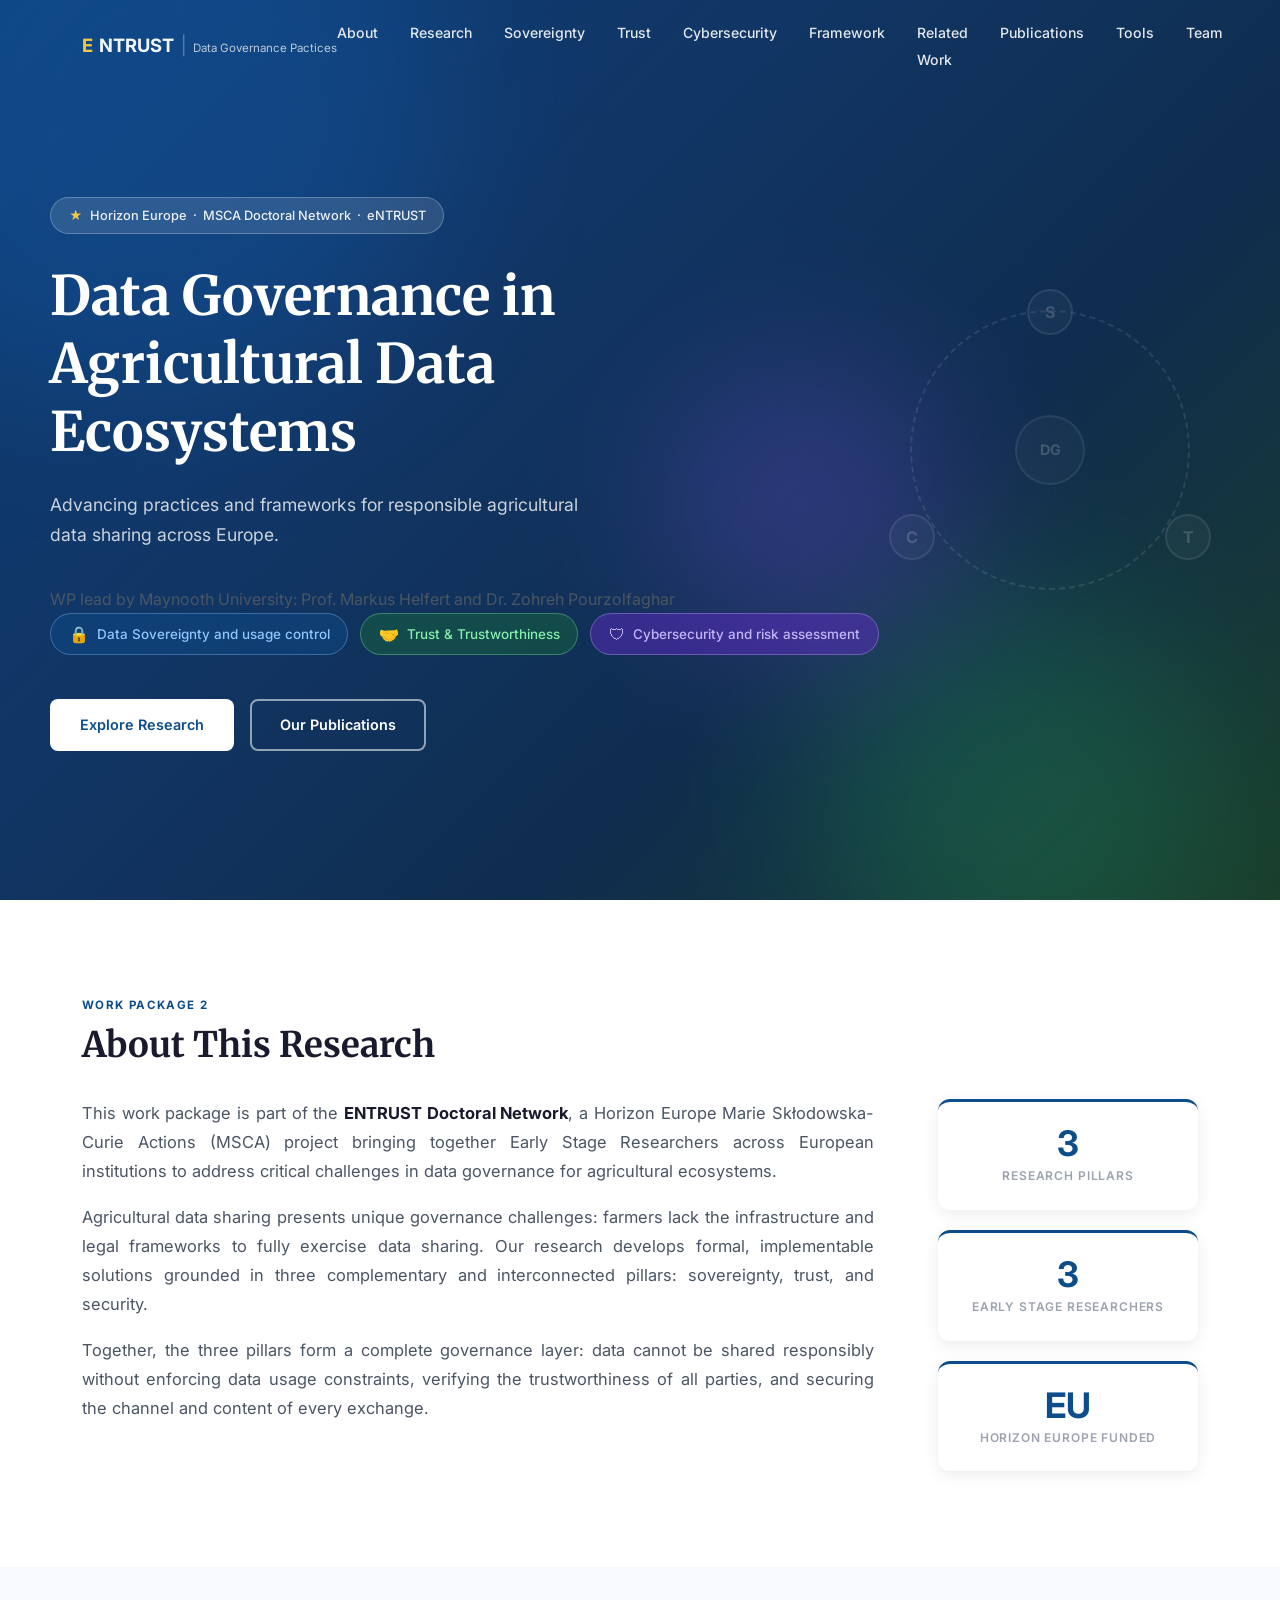
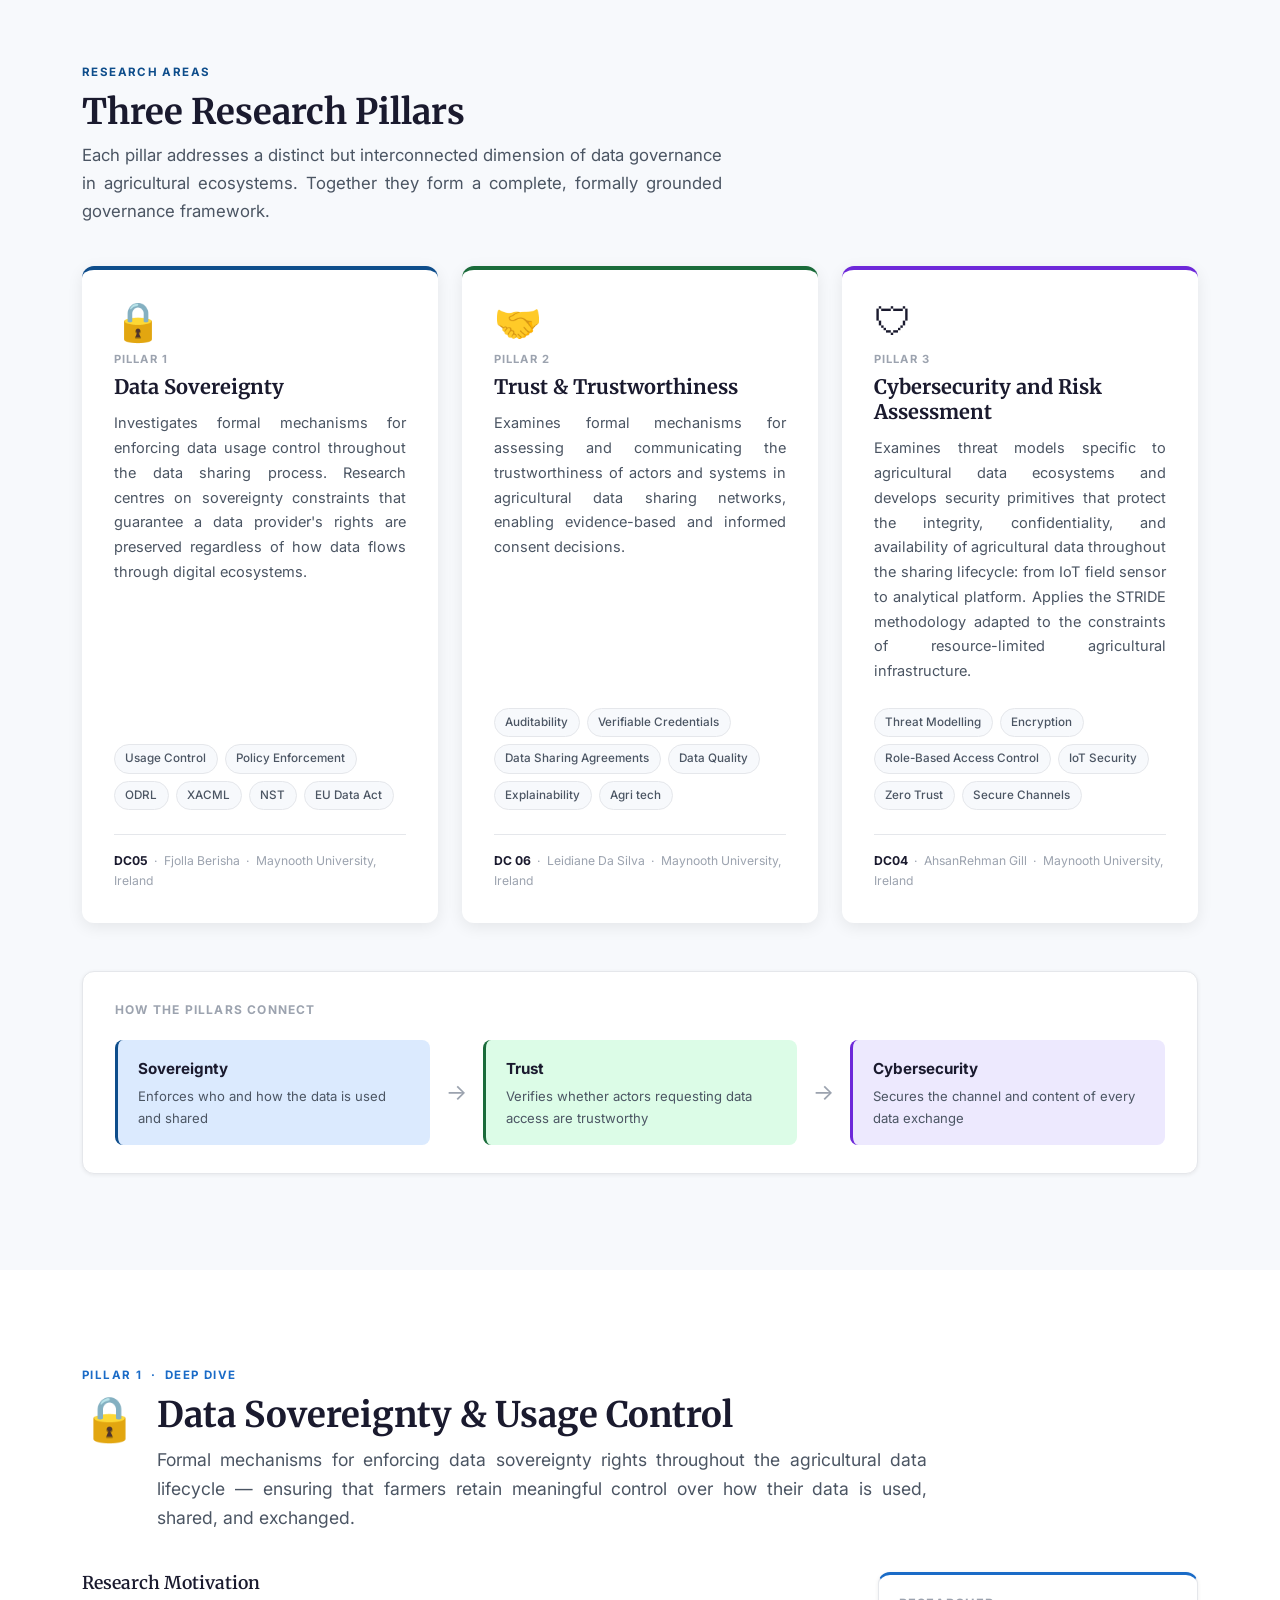
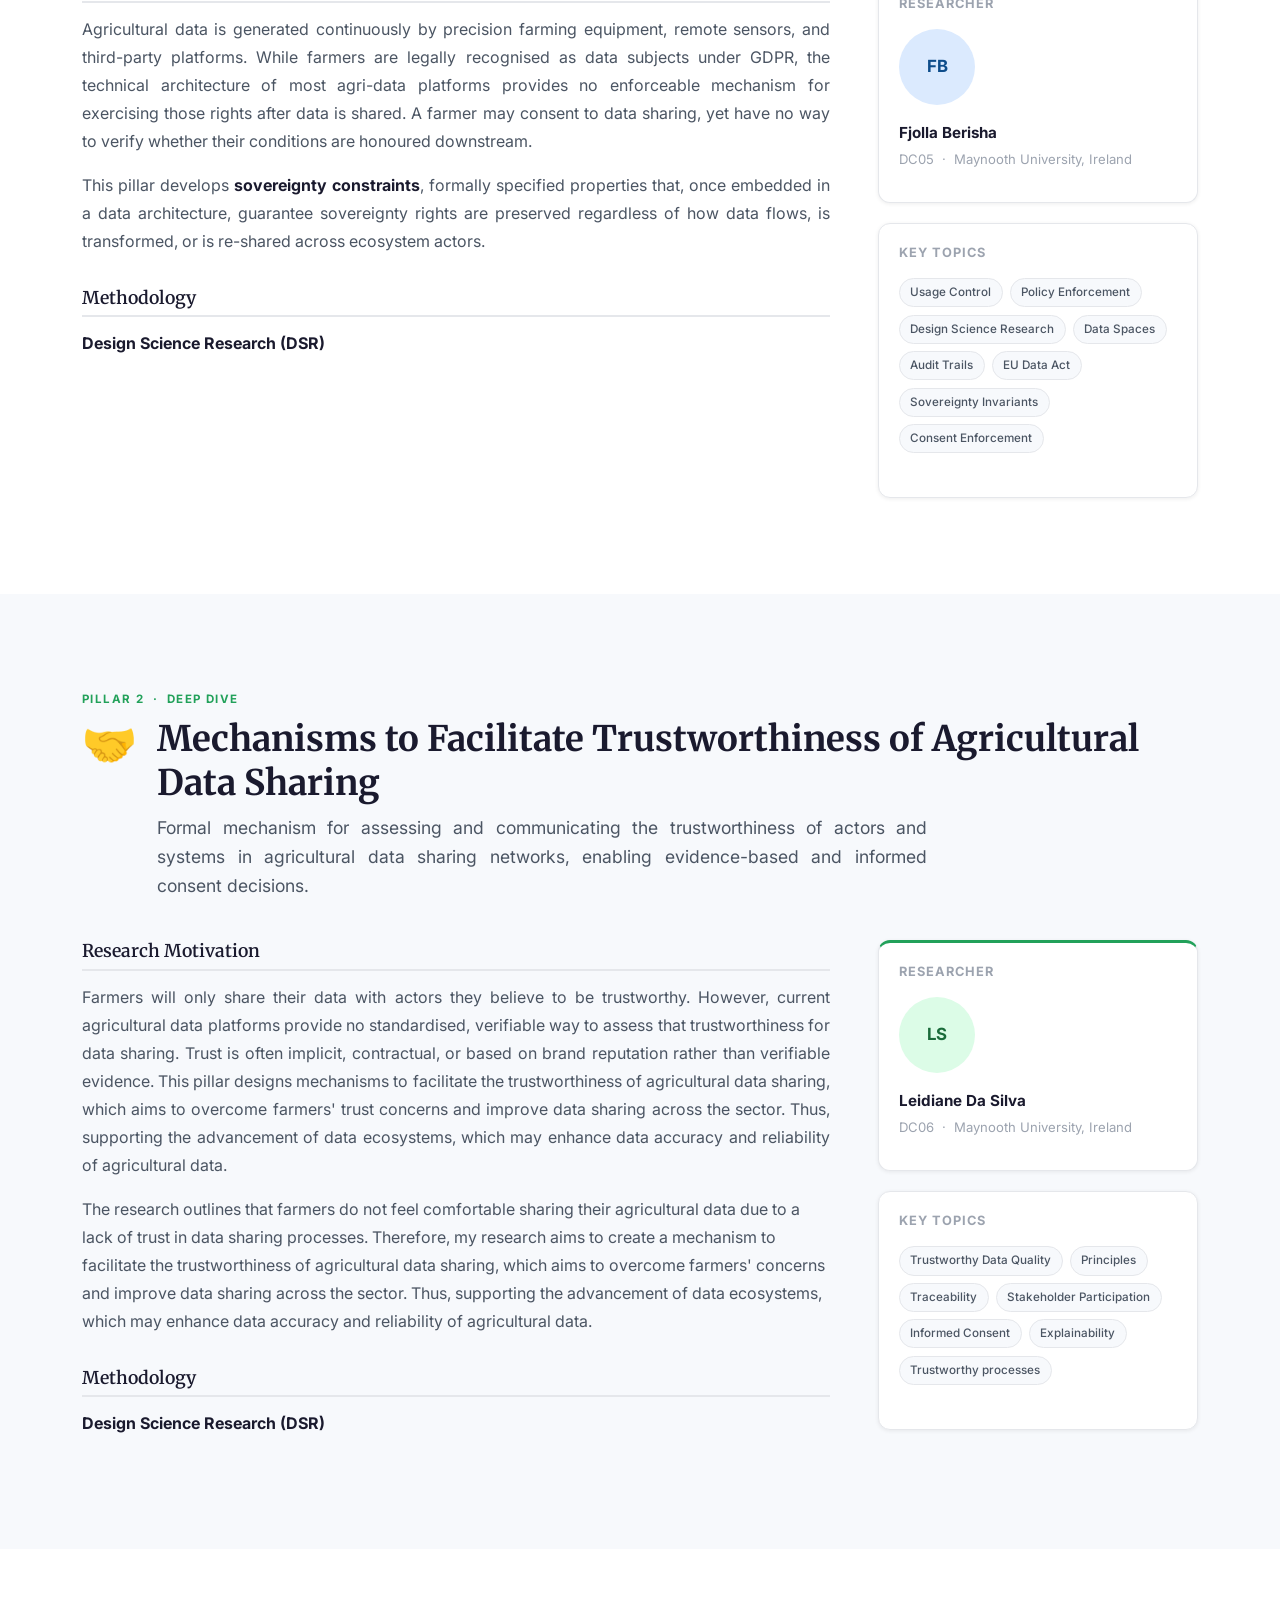
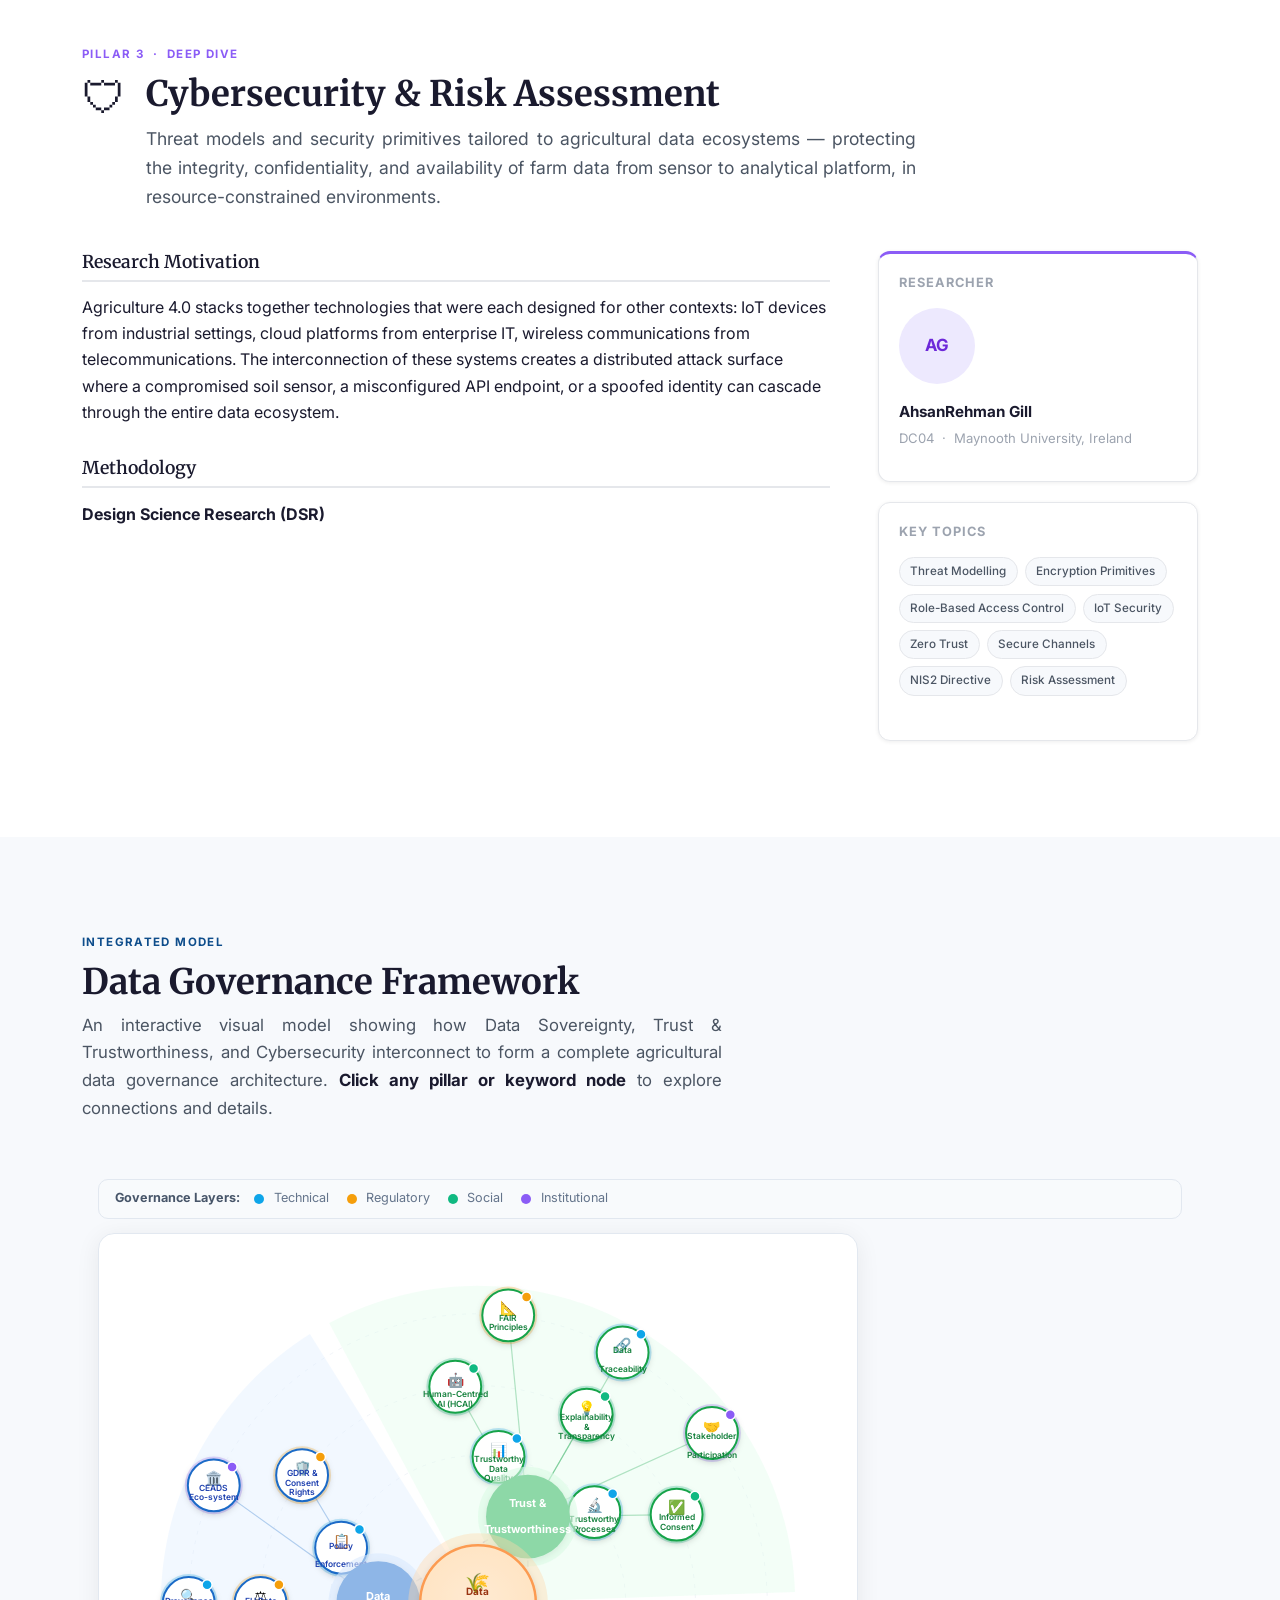
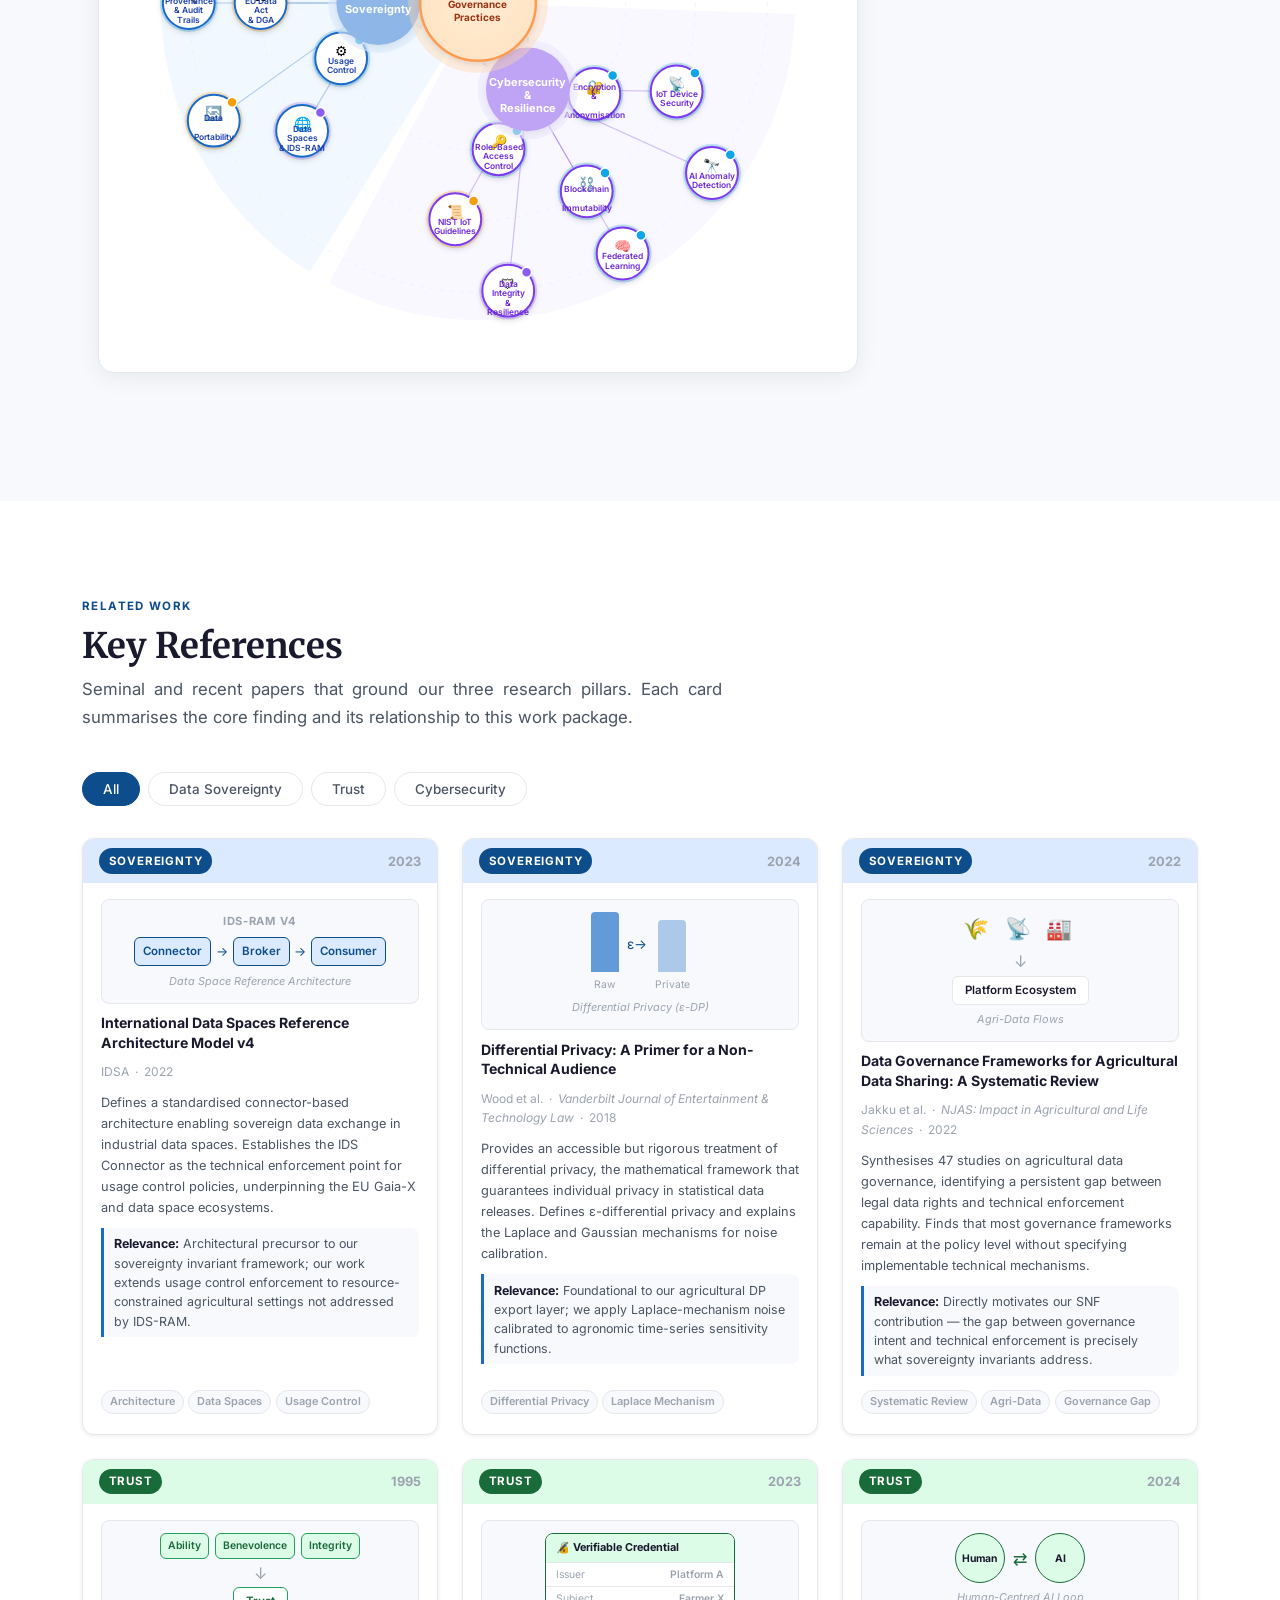
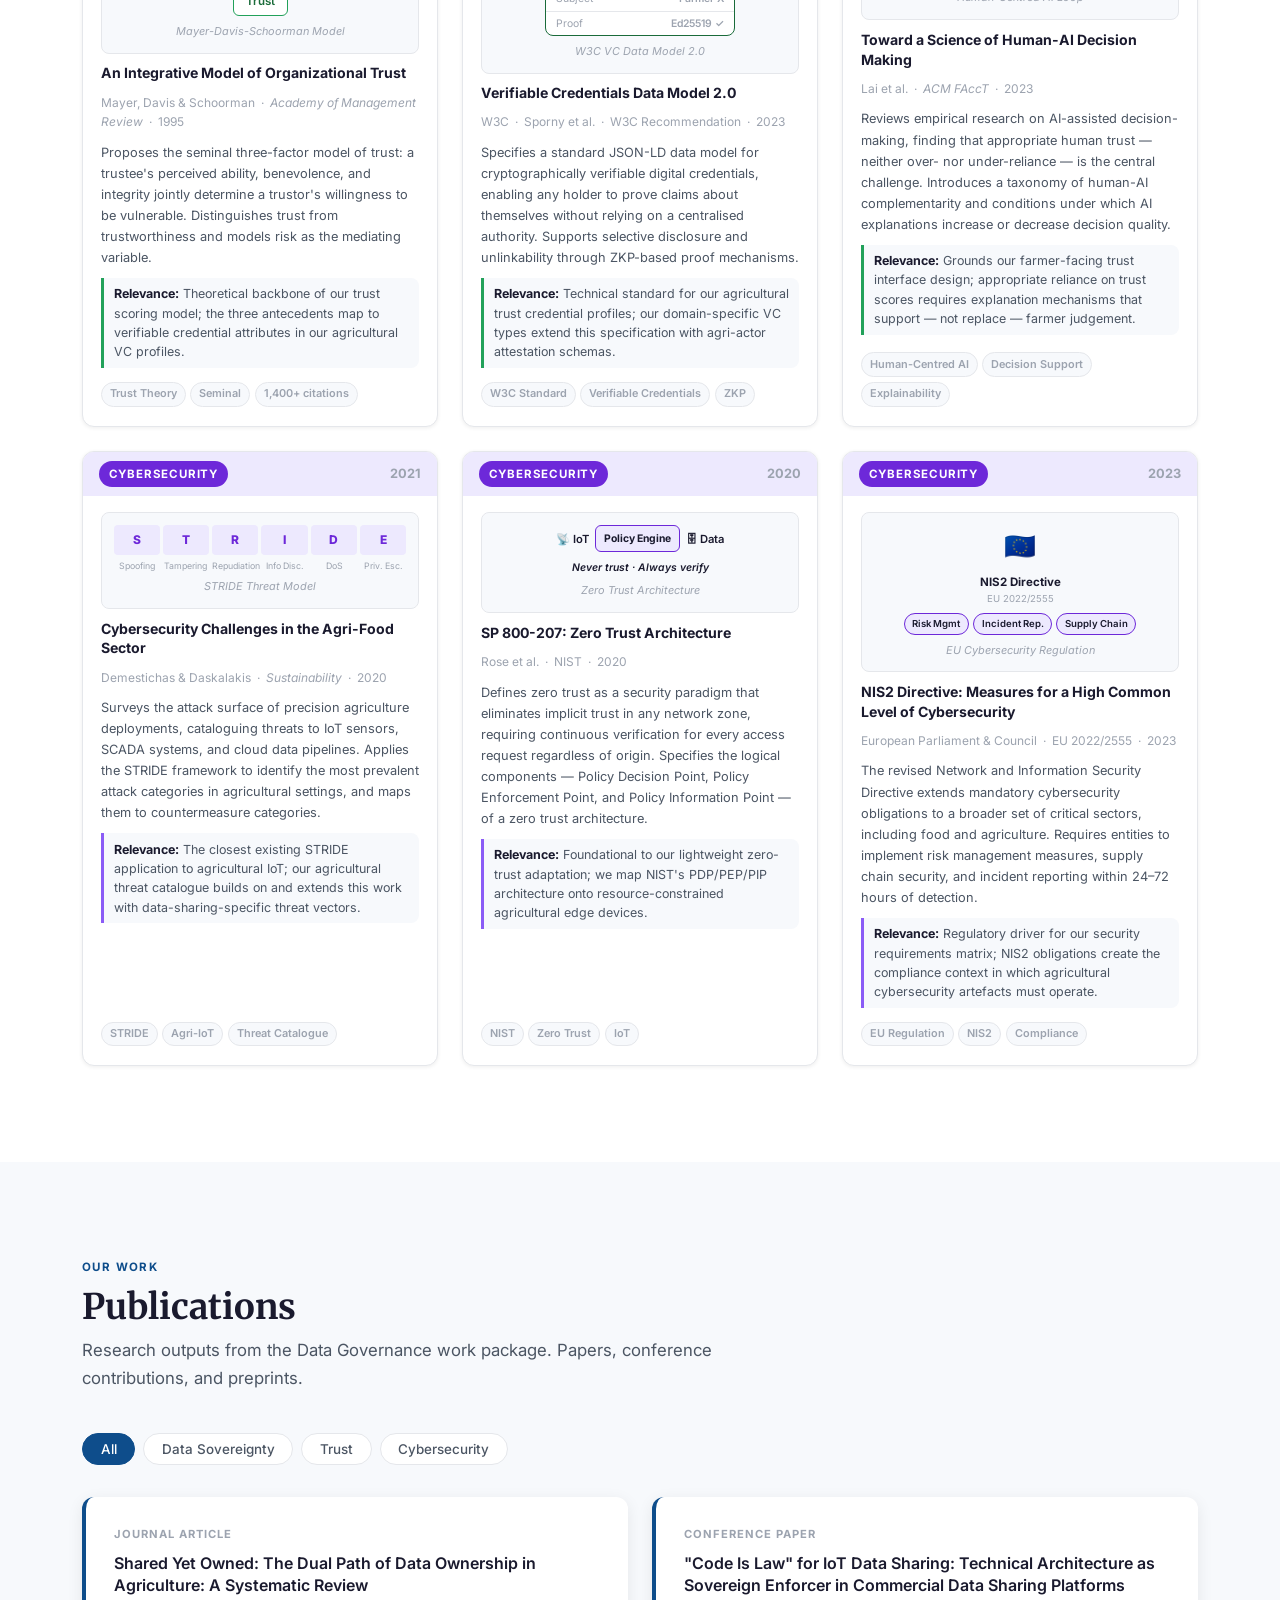
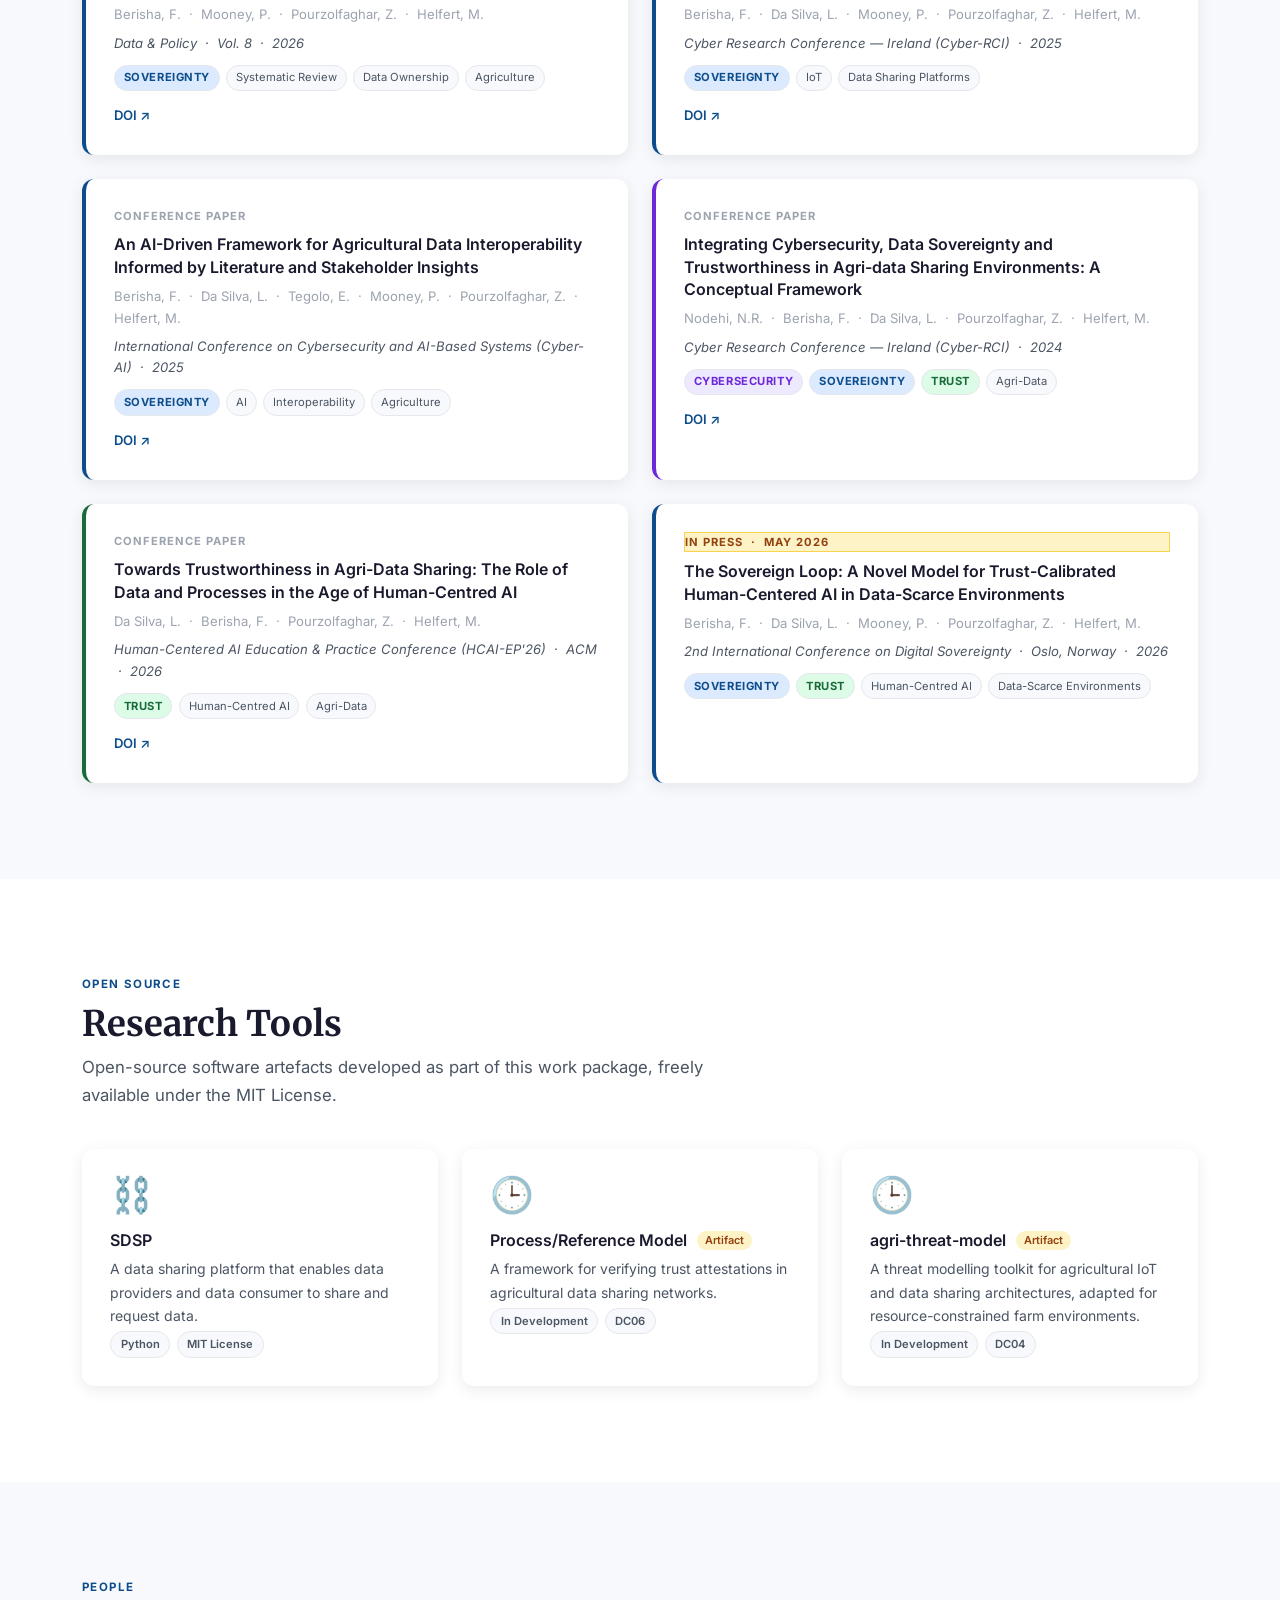
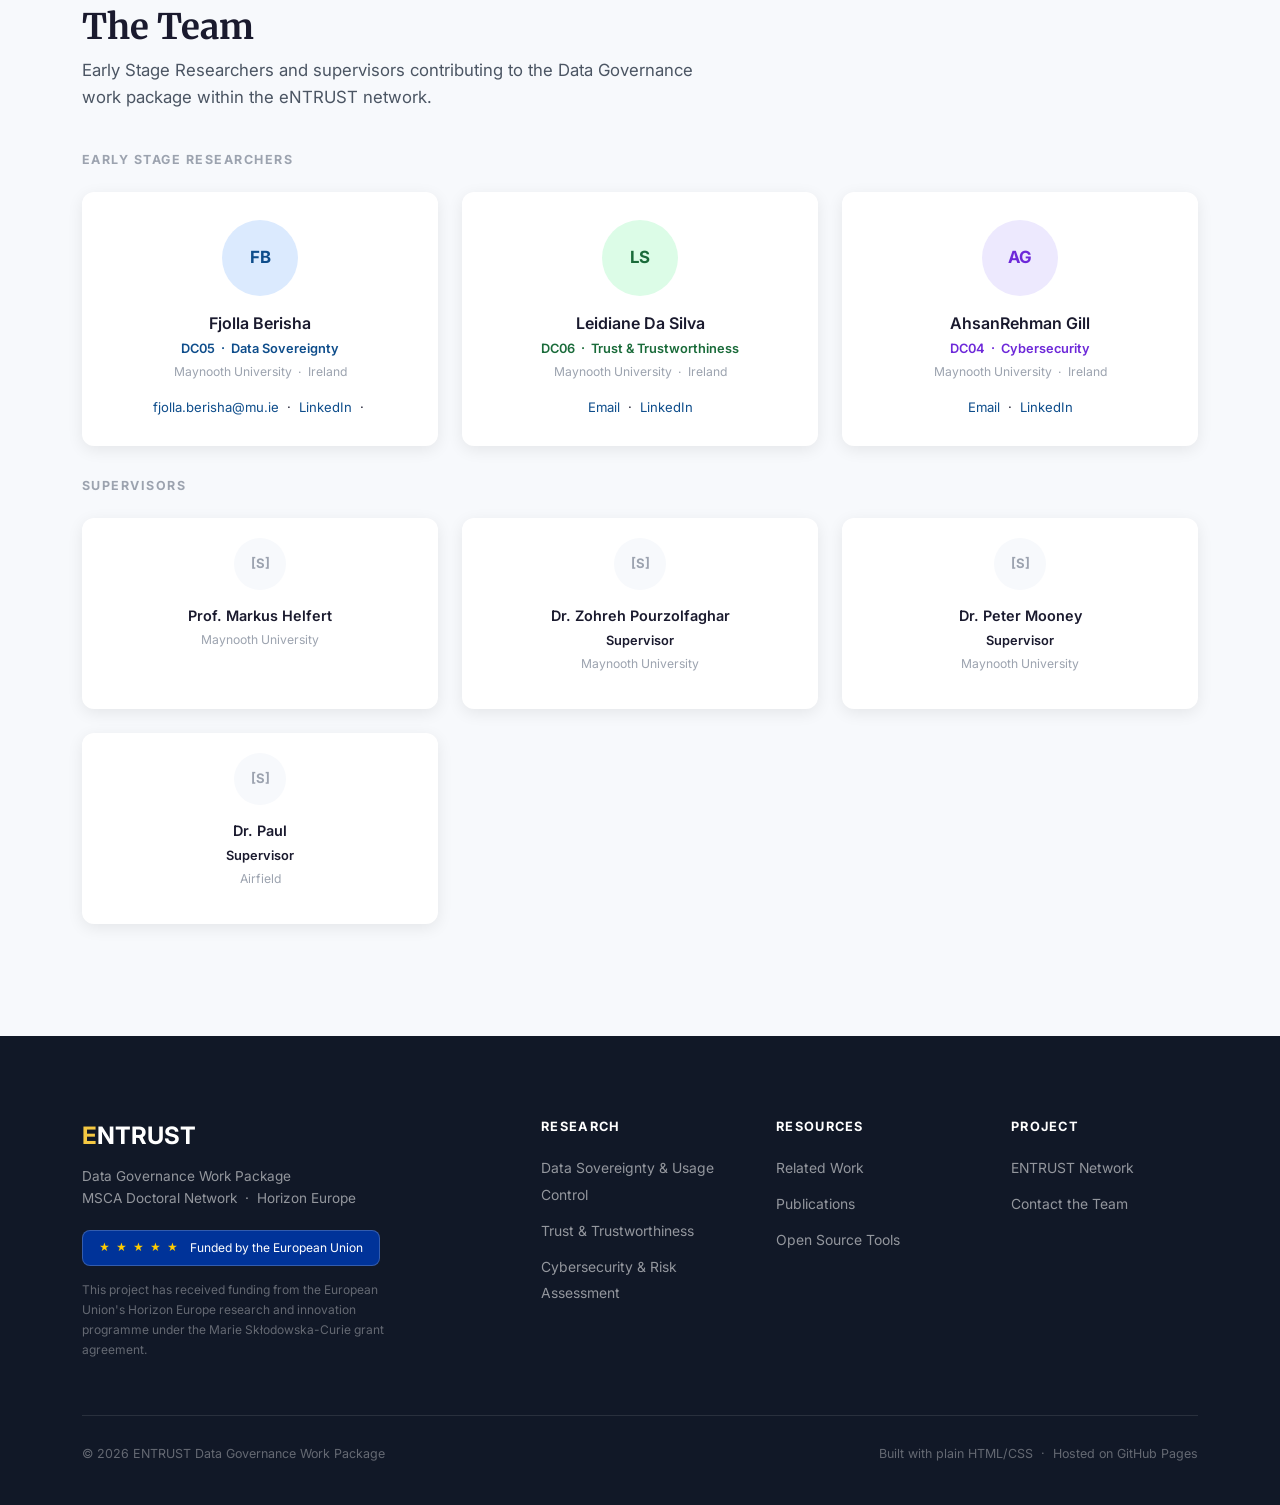
==== index.html @ 37f65631 "Revise subtitle for clarity on data sharing practices Updated subtitle to focus on practices and fra" ====
<!DOCTYPE html>
<html lang="en">
<head> 
  <meta charset="UTF-8">
  <meta name="viewport" content="width=device-width, initial-scale=1.0">
  <meta name="description" content="Data Governance Work Package - eNTRUST Doctoral Network, Horizon Europe MSCA">
  <title>Data Governance Practices for agri data sharing | ENTRUST Doctoral Network</title>
  <link rel="stylesheet" href="style.css">
  <link rel="preconnect" href="https://fonts.googleapis.com">
  <link rel="preconnect" href="https://fonts.gstatic.com" crossorigin>
  <link href="https://fonts.googleapis.com/css2?family=Inter:wght@300;400;500;600;700&family=Merriweather:wght@400;700&display=swap" rel="stylesheet">
</head>
<body>

  <!-- ── NAVIGATION ── -->
  <nav class="navbar" id="navbar">
    <div class="nav-container">
      <div class="nav-brand">
        <span class="brand-accent">E</span>NTRUST
        <span class="brand-sep">|</span>
        <span class="brand-sub">Data Governance Pactices</span>
      </div>
      <button class="nav-toggle" id="navToggle" aria-label="Toggle navigation">
        <span></span><span></span><span></span>
      </button>
      <ul class="nav-links" id="navLinks">
        <li><a href="#about">About</a></li>
        <li><a href="#research">Research</a></li>
        <li><a href="#pillar-sovereignty">Sovereignty</a></li>
        <li><a href="#pillar-trust">Trust</a></li>
        <li><a href="#pillar-cyber">Cybersecurity</a></li>
        <li><a href="#framework">Framework</a></li>
        <li><a href="#sota">Related Work</a></li>
        <li><a href="#publications">Publications</a></li>
        <li><a href="#tools">Tools</a></li>
        <li><a href="#team">Team</a></li>
      </ul>
    </div>
  </nav>

  <!-- ── HERO ── -->
  <section class="hero" id="home">
    <div class="hero-bg-shapes">
      <div class="shape shape-1"></div>
      <div class="shape shape-2"></div>
      <div class="shape shape-3"></div>
    </div>
    <div class="hero-content">
      <div class="hero-badge">
        <span class="eu-dot">★</span> Horizon Europe &nbsp;·&nbsp; MSCA Doctoral Network &nbsp;·&nbsp; eNTRUST
      </div>
      <h1>Data Governance in<br>Agricultural Data Ecosystems</h1>
      <p class="hero-subtitle">
        Advancing practices and frameworks for responsible agricultural data sharing across Europe.
      </p>
		<p>WP lead by Maynooth University: Prof. Markus Helfert and Dr. Zohreh Pourzolfaghar</p>
      <div class="hero-pillars">
        <div class="pillar-chip sovereignty">
          <span class="chip-icon">&#128274;</span>
          <span>Data Sovereignty and usage control</span>
        </div>
        <div class="pillar-chip trust">
          <span class="chip-icon">&#129309;</span>
          <span>Trust &amp; Trustworthiness</span>
        </div>
        <div class="pillar-chip cyber">
          <span class="chip-icon">&#128737;</span>
          <span>Cybersecurity and risk assessment</span>
        </div>
      </div>
      <div class="hero-actions">
        <a href="#research" class="btn btn-primary">Explore Research</a>
        <a href="#publications" class="btn btn-outline">Our Publications</a>
      </div>
    </div>
    <div class="hero-visual" aria-hidden="true">
      <div class="orbit-wrap">
        <div class="orbit-ring">
          <div class="orbit-node n1">S</div>
          <div class="orbit-node n2">T</div>
          <div class="orbit-node n3">C</div>
        </div>
        <div class="orbit-core">DG</div>
      </div>
    </div>
  </section>

  <!-- ── ABOUT ── -->
  <section class="section" id="about">
    <div class="container">
      <div class="section-label">Work Package 2</div>
      <h2>About This Research</h2>
      <div class="about-grid">
        <div class="about-text">
          <p align="justify">
            This work package is part of the <strong>ENTRUST Doctoral Network</strong>, a
            Horizon Europe Marie Skłodowska-Curie Actions (MSCA) project bringing together
            Early Stage Researchers across European institutions to address critical challenges
            in data governance for agricultural ecosystems.
          </p>
          <p align="justify">
            Agricultural data sharing presents unique governance challenges: farmers lack the infrastructure and legal frameworks to fully exercise data sharing. Our research develops formal, implementable solutions grounded in three
            complementary and interconnected pillars: sovereignty, trust, and security.
          </p>
          <p align="justify">
            Together, the three pillars form a complete governance layer: data cannot be
            shared responsibly without enforcing data usage constraints, verifying the trustworthiness
            of all parties, and securing the channel and content of every exchange.
          </p>
        </div>
        <div class="about-stats">
          <div class="stat">
            <div class="stat-number">3</div>
            <div class="stat-label">Research Pillars</div>
          </div>
          <div class="stat">
            <div class="stat-number">3</div>
            <div class="stat-label">Early Stage Researchers</div>
          </div>
          <div class="stat">
            <div class="stat-number">EU</div>
            <div class="stat-label">Horizon Europe Funded</div>
          </div>
        </div>
      </div>
    </div>
  </section>

  <!-- ── RESEARCH PILLARS ── -->
  <section class="section section-alt" id="research">
    <div class="container">
      <div class="section-label">Research Areas</div>
      <h2>Three Research Pillars</h2>
      <p class="section-intro" align="justify">
        Each pillar addresses a distinct but interconnected dimension of data governance
        in agricultural ecosystems. Together they form a complete, formally grounded
        governance framework.
      </p>
      <div class="pillars-grid">

        <div class="pillar-card sovereignty">
          <div class="pillar-icon">&#128274;</div>
          <div class="pillar-tag">Pillar 1</div>
          <h3>Data Sovereignty</h3>
          <p align="justify">
            Investigates formal mechanisms for enforcing data usage control throughout the
            data sharing process. Research centres on sovereignty constraints that guarantee a data provider's rights are preserved
            regardless of how data flows through digital ecosystems. 
          </p>
          <div class="pillar-topics">
            <span>Usage Control</span>
            <span>Policy Enforcement</span>
            <span>ODRL</span>
            <span>XACML</span>
            <span>NST</span>
            <span>EU Data Act</span>
          </div>
          <div class="pillar-researcher">
            <strong>DC05</strong> &nbsp;·&nbsp; Fjolla Berisha &nbsp;·&nbsp; Maynooth University, Ireland
          </div>
        </div>

        <div class="pillar-card trust">
          <div class="pillar-icon">&#129309;</div>
          <div class="pillar-tag">Pillar 2</div>
          <h3>Trust &amp; Trustworthiness</h3>
          <p align="justify">
            Examines formal mechanisms for assessing and communicating the trustworthiness of actors and systems in agricultural data sharing networks, enabling evidence-based and informed consent decisions.
          </p>
          <div class="pillar-topics">
            <span>Auditability</span>
            <span>Verifiable Credentials</span>
            <span>Data Sharing Agreements</span>
            <span>Data Quality</span>
            <span>Explainability</span>
            <span>Agri tech</span>
          </div>
          <div class="pillar-researcher">
            <strong>DC 06</strong> &nbsp;·&nbsp; Leidiane Da Silva &nbsp;·&nbsp; Maynooth University, Ireland
          </div>
        </div>

        <div class="pillar-card cyber">
          <div class="pillar-icon">&#128737;</div>
          <div class="pillar-tag">Pillar 3</div>
          <h3>Cybersecurity and Risk Assessment</h3>
          <p align="justify">
            Examines threat models specific to agricultural data ecosystems and develops
            security primitives that protect the integrity, confidentiality, and availability
            of agricultural data throughout the sharing lifecycle: from IoT field sensor to
            analytical platform. Applies the STRIDE methodology adapted to the constraints of
            resource-limited agricultural infrastructure.
          </p>
          <div class="pillar-topics">
            <span>Threat Modelling</span>
            <span>Encryption</span>
            <span>Role-Based Access Control</span>
            <span>IoT Security</span>
            <span>Zero Trust</span>
            <span>Secure Channels</span>
          </div>
          <div class="pillar-researcher">
            <strong>DC04</strong> &nbsp;·&nbsp; AhsanRehman Gill &nbsp;·&nbsp; Maynooth University, Ireland
          </div>
        </div>

      </div>

      <!-- Interconnection note -->
      <div class="interconnect-box">
        <div class="interconnect-label">How the pillars connect</div>
        <div class="interconnect-flow">
          <div class="flow-step sovereignty-step">
            <strong>Sovereignty</strong>
            <span>Enforces who and how the data is used and shared</span>
          </div>
          <div class="flow-arrow">&#8594;</div>
          <div class="flow-step trust-step">
            <strong>Trust</strong>
            <span>Verifies whether actors requesting data access are trustworthy</span>
          </div>
          <div class="flow-arrow">&#8594;</div>
          <div class="flow-step cyber-step">
            <strong>Cybersecurity</strong>
            <span>Secures the channel and content of every data exchange</span>
          </div>
        </div>
      </div>
    </div>
  </section>

  <!-- ── PILLAR 1: DATA SOVEREIGNTY ── -->
  <section class="section pillar-deep sovereignty-deep" id="pillar-sovereignty">
    <div class="container">
      <div class="section-label pillar-label-sovereignty">Pillar 1 &nbsp;·&nbsp; Deep Dive</div>
      <div class="pillar-deep-header">
        <div class="pillar-deep-icon">&#128274;</div>
        <div>
          <h2>Data Sovereignty &amp; Usage Control</h2>
          <p class="pillar-deep-lead" align="justify">
            Formal mechanisms for enforcing data sovereignty rights throughout the agricultural data lifecycle —
            ensuring that farmers retain meaningful control over how their data is used, shared, and exchanged.
          </p>
        </div>
      </div>

      <div class="pillar-deep-grid">
        <div class="pillar-deep-main">
          <h3>Research Motivation</h3>
          <p align="justify">
            Agricultural data is generated continuously by precision farming equipment, remote sensors,
            and third-party platforms. While farmers are legally recognised as data subjects under GDPR,
            the technical architecture of most agri-data platforms provides no enforceable mechanism for
            exercising those rights after data is shared. A farmer may consent to data sharing, yet have
            no way to verify whether their conditions are honoured downstream.
          </p>
          <p align="justify">
            This pillar develops <strong>sovereignty constraints</strong>, formally specified properties
            that, once embedded in a data architecture, guarantee sovereignty rights are preserved regardless
            of how data flows, is transformed, or is re-shared across ecosystem actors.
          </p>

          <h3>Methodology</h3>
          <p><strong>Design Science Research (DSR)</strong></p>


        </div>

        <div class="pillar-deep-side">
          <div class="pillar-side-card sovereignty-side">
            <h4>Researcher</h4>
            <div class="side-researcher">
              <div class="team-avatar av-sovereignty" style="margin: 0 0 0.75rem;">FB</div>
              <strong>Fjolla Berisha</strong>
              <span>DC05 &nbsp;·&nbsp; Maynooth University, Ireland</span>
            </div>
                   </div>

          <div class="pillar-side-card">
            <h4>Key Topics</h4>
            <div class="pillar-topics" style="margin-top: 0.5rem;">
              <span>Usage Control</span>
              <span>Policy Enforcement</span>
              <span>Design Science Research</span>
              <span>Data Spaces</span>
              <span>Audit Trails</span>
              <span>EU Data Act</span>
              <span>Sovereignty Invariants</span>
              <span>Consent Enforcement</span>
                       </div>
          </div>

                </div>
      </div>
    </div>
  </section>

  <!-- ── PILLAR 2: TRUST & TRUSTWORTHINESS ── -->
  <section class="section section-alt pillar-deep trust-deep" id="pillar-trust">
    <div class="container">
      <div class="section-label pillar-label-trust">Pillar 2 &nbsp;·&nbsp; Deep Dive</div>
      <div class="pillar-deep-header">
        <div class="pillar-deep-icon">&#129309;</div>
        <div>
          <h2>Mechanisms to Facilitate Trustworthiness of Agricultural Data Sharing</h2>
          <p class="pillar-deep-lead" align="justify">
            Formal mechanism for assessing and communicating the trustworthiness of actors and systems in agricultural data sharing networks, enabling evidence-based and informed consent decisions.
          </p>
        </div>
      </div>

      <div class="pillar-deep-grid">
        <div class="pillar-deep-main">
          <h3>Research Motivation</h3>
          <p align="justify">
            Farmers will only share their data with actors they believe to be trustworthy. However, current agricultural data platforms provide no standardised, verifiable way to assess that trustworthiness for data sharing. Trust is often implicit, contractual, or based on brand reputation rather than verifiable evidence.
This pillar designs mechanisms to facilitate the trustworthiness of agricultural data sharing, which aims to overcome farmers' trust concerns and improve data sharing across the sector. Thus, supporting the advancement of data ecosystems, which may enhance data accuracy and reliability of agricultural data.
          </p>
          <p>
            The research outlines that farmers do not feel comfortable sharing their agricultural data due to a lack of trust in data sharing processes. Therefore, my research aims to create a mechanism to facilitate the trustworthiness of agricultural data sharing, which aims to overcome farmers' concerns and improve data sharing across the sector. Thus, supporting the advancement of data ecosystems, which may enhance data accuracy and reliability of agricultural data. 
          </p>

          <h3>Methodology</h3>
          <p><strong>Design Science Research (DSR)</strong></p>


        </div>

        <div class="pillar-deep-side">
          <div class="pillar-side-card trust-side">
            <h4>Researcher</h4>
            <div class="side-researcher">
              <div class="team-avatar av-trust" style="margin: 0 0 0.75rem;">LS</div>
              <strong>Leidiane Da Silva</strong>
              <span>DC06 &nbsp;·&nbsp; Maynooth University, Ireland</span>
            </div>
          </div>

          <div class="pillar-side-card">
            <h4>Key Topics</h4>
            <div class="pillar-topics" style="margin-top: 0.5rem;">
              <span>Trustworthy Data Quality</span>
              <span>Principles</span>
              <span>Traceability</span>
              <span>Stakeholder Participation</span>
              <span>Informed Consent</span>
              <span>Explainability</span>
				<span>Trustworthy processes</span>
            </div>
          </div>

         </div>
      </div>
    </div>
  </section>

  <!-- ── PILLAR 3: CYBERSECURITY ── -->
  <section class="section pillar-deep cyber-deep" id="pillar-cyber">
    <div class="container">
      <div class="section-label pillar-label-cyber">Pillar 3 &nbsp;·&nbsp; Deep Dive</div>
      <div class="pillar-deep-header">
        <div class="pillar-deep-icon">&#128737;</div>
        <div>
          <h2>Cybersecurity &amp; Risk Assessment</h2>
          <p class="pillar-deep-lead" align="justify">
            Threat models and security primitives tailored to agricultural data ecosystems —
            protecting the integrity, confidentiality, and availability of farm data from sensor
            to analytical platform, in resource-constrained environments.
          </p>
        </div>
      </div>

      <div class="pillar-deep-grid">
        <div class="pillar-deep-main">
          <h3>Research Motivation</h3>
          <palign="justify">
            Agriculture 4.0 stacks together technologies that were each designed for other contexts:
            IoT devices from industrial settings, cloud platforms from enterprise IT, wireless
            communications from telecommunications. The interconnection of these systems creates a
            distributed attack surface where a compromised soil sensor, a misconfigured API endpoint,
            or a spoofed identity can cascade through the entire data ecosystem.
          </p>

          <h3>Methodology</h3>
          <p><strong>Design Science Research (DSR)</strong></p>


        </div>

        <div class="pillar-deep-side">
          <div class="pillar-side-card cyber-side">
            <h4>Researcher</h4>
            <div class="side-researcher">
              <div class="team-avatar av-cyber" style="margin: 0 0 0.75rem;">AG</div>
              <strong>AhsanRehman Gill</strong>
              <span>DC04 &nbsp;·&nbsp; Maynooth University, Ireland</span>
            </div>
          </div>

          <div class="pillar-side-card">
            <h4>Key Topics</h4>
            <div class="pillar-topics" style="margin-top: 0.5rem;">
              <span>Threat Modelling</span>
              <span>Encryption Primitives</span>
              <span>Role-Based Access Control</span>
              <span>IoT Security</span>
              <span>Zero Trust</span>
              <span>Secure Channels</span>
              <span>NIS2 Directive</span>
              <span>Risk Assessment</span>
            </div>
          </div>

          </div>
      </div>
    </div>
  </section>

  <!-- ── INTEGRATED GOVERNANCE FRAMEWORK ── -->
  <section class="section section-alt" id="framework">
    <div class="container">
      <div class="section-label">Integrated Model</div>
      <h2>Data Governance Framework</h2>
      <p class="section-intro" align="justify">
        An interactive visual model showing how Data Sovereignty, Trust &amp; Trustworthiness, and
        Cybersecurity interconnect to form a complete agricultural data governance architecture.
        <strong>Click any pillar or keyword node</strong> to explore connections and details.
      </p>
      <div id="framework-widget"></div>
    </div>
  </section>

  <!-- ── RELATED WORK ── -->
  <section class="section" id="sota">
    <div class="container">
      <div class="section-label">Related Work</div>
      <h2>Key References</h2>
      <p class="section-intro" align="justify">
        Seminal and recent papers that ground our three research pillars. Each card summarises
        the core finding and its relationship to this work package.
      </p>

      <div class="sota-tabs">
        <button class="sota-tab active" data-pillar="all">All</button>
        <button class="sota-tab" data-pillar="sovereignty">Data Sovereignty</button>
        <button class="sota-tab" data-pillar="trust">Trust</button>
        <button class="sota-tab" data-pillar="cyber">Cybersecurity</button>
      </div>

      <div class="rw-grid" id="rw-grid">

        <!-- ── DATA SOVEREIGNTY ── -->

        <article class="rw-card" data-pillar="sovereignty">
          <div class="rw-card-top sovereignty-top">
            <span class="rw-pillar-tag sovereignty">Sovereignty</span>
            <span class="rw-year">2023</span>
          </div>
          <div class="rw-card-body">
            <div class="rw-visual rw-visual-idsa">
              <div class="rw-vis-label">IDS-RAM v4</div>
              <div class="rw-vis-row">
                <div class="rw-vis-box">Connector</div>
                <div class="rw-vis-arrow">→</div>
                <div class="rw-vis-box">Broker</div>
                <div class="rw-vis-arrow">→</div>
                <div class="rw-vis-box">Consumer</div>
              </div>
              <div class="rw-vis-note">Data Space Reference Architecture</div>
            </div>
            <h4 class="rw-title">International Data Spaces Reference Architecture Model v4</h4>
            <p class="rw-authors">IDSA &nbsp;·&nbsp; 2022</p>
            <p class="rw-abstract">Defines a standardised connector-based architecture enabling sovereign data exchange in industrial data spaces. Establishes the IDS Connector as the technical enforcement point for usage control policies, underpinning the EU Gaia-X and data space ecosystems.</p>
            <p class="rw-relevance"><strong>Relevance:</strong> Architectural precursor to our sovereignty invariant framework; our work extends usage control enforcement to resource-constrained agricultural settings not addressed by IDS-RAM.</p>
            <div class="rw-meta">
              <span class="rw-badge">Architecture</span>
              <span class="rw-badge">Data Spaces</span>
              <span class="rw-badge">Usage Control</span>
            </div>
          </div>
        </article>

        <article class="rw-card" data-pillar="sovereignty">
          <div class="rw-card-top sovereignty-top">
            <span class="rw-pillar-tag sovereignty">Sovereignty</span>
            <span class="rw-year">2024</span>
          </div>
          <div class="rw-card-body">
            <div class="rw-visual rw-visual-dp">
              <div class="rw-dp-row">
                <div class="rw-dp-col">
                  <div class="rw-dp-bar" style="height:60px; background:#1a6bc7aa"></div>
                  <span>Raw</span>
                </div>
                <div class="rw-dp-arrow">ε→</div>
                <div class="rw-dp-col">
                  <div class="rw-dp-bar" style="height:52px; background:#1a6bc755"></div>
                  <span>Private</span>
                </div>
              </div>
              <div class="rw-vis-note">Differential Privacy (ε-DP)</div>
            </div>
            <h4 class="rw-title">Differential Privacy: A Primer for a Non-Technical Audience</h4>
            <p class="rw-authors">Wood et al. &nbsp;·&nbsp; <em>Vanderbilt Journal of Entertainment &amp; Technology Law</em> &nbsp;·&nbsp; 2018</p>
            <p class="rw-abstract">Provides an accessible but rigorous treatment of differential privacy, the mathematical framework that guarantees individual privacy in statistical data releases. Defines ε-differential privacy and explains the Laplace and Gaussian mechanisms for noise calibration.</p>
            <p class="rw-relevance"><strong>Relevance:</strong> Foundational to our agricultural DP export layer; we apply Laplace-mechanism noise calibrated to agronomic time-series sensitivity functions.</p>
            <div class="rw-meta">
              <span class="rw-badge">Differential Privacy</span>
              <span class="rw-badge">Laplace Mechanism</span>
            </div>
          </div>
        </article>

        <article class="rw-card" data-pillar="sovereignty">
          <div class="rw-card-top sovereignty-top">
            <span class="rw-pillar-tag sovereignty">Sovereignty</span>
            <span class="rw-year">2022</span>
          </div>
          <div class="rw-card-body">
            <div class="rw-visual rw-visual-agdata">
              <div class="rw-ag-icons">🌾 📡 🏭</div>
              <div class="rw-vis-arrow-down">↓</div>
              <div class="rw-ag-box">Platform Ecosystem</div>
              <div class="rw-vis-note">Agri-Data Flows</div>
            </div>
            <h4 class="rw-title">Data Governance Frameworks for Agricultural Data Sharing: A Systematic Review</h4>
            <p class="rw-authors">Jakku et al. &nbsp;·&nbsp; <em>NJAS: Impact in Agricultural and Life Sciences</em> &nbsp;·&nbsp; 2022</p>
            <p class="rw-abstract">Synthesises 47 studies on agricultural data governance, identifying a persistent gap between legal data rights and technical enforcement capability. Finds that most governance frameworks remain at the policy level without specifying implementable technical mechanisms.</p>
            <p class="rw-relevance"><strong>Relevance:</strong> Directly motivates our SNF contribution — the gap between governance intent and technical enforcement is precisely what sovereignty invariants address.</p>
            <div class="rw-meta">
              <span class="rw-badge">Systematic Review</span>
              <span class="rw-badge">Agri-Data</span>
              <span class="rw-badge">Governance Gap</span>
            </div>
          </div>
        </article>

        <!-- ── TRUST ── -->

        <article class="rw-card" data-pillar="trust">
          <div class="rw-card-top trust-top">
            <span class="rw-pillar-tag trust">Trust</span>
            <span class="rw-year">1995</span>
          </div>
          <div class="rw-card-body">
            <div class="rw-visual rw-visual-trust-model">
              <div class="rw-trust-tri">
                <div class="rw-tri-node" style="background:#dcfce7; color:#1a6b3a; border-color:#22a15a">Ability</div>
                <div class="rw-tri-node" style="background:#dcfce7; color:#1a6b3a; border-color:#22a15a">Benevolence</div>
                <div class="rw-tri-node" style="background:#dcfce7; color:#1a6b3a; border-color:#22a15a">Integrity</div>
              </div>
              <div class="rw-vis-arrow-down">↓</div>
              <div class="rw-ag-box" style="border-color:#22a15a; color:#1a6b3a">Trust</div>
              <div class="rw-vis-note">Mayer-Davis-Schoorman Model</div>
            </div>
            <h4 class="rw-title">An Integrative Model of Organizational Trust</h4>
            <p class="rw-authors">Mayer, Davis &amp; Schoorman &nbsp;·&nbsp; <em>Academy of Management Review</em> &nbsp;·&nbsp; 1995</p>
            <p class="rw-abstract">Proposes the seminal three-factor model of trust: a trustee's perceived ability, benevolence, and integrity jointly determine a trustor's willingness to be vulnerable. Distinguishes trust from trustworthiness and models risk as the mediating variable.</p>
            <p class="rw-relevance"><strong>Relevance:</strong> Theoretical backbone of our trust scoring model; the three antecedents map to verifiable credential attributes in our agricultural VC profiles.</p>
            <div class="rw-meta">
              <span class="rw-badge">Trust Theory</span>
              <span class="rw-badge">Seminal</span>
              <span class="rw-badge">1,400+ citations</span>
            </div>
          </div>
        </article>

        <article class="rw-card" data-pillar="trust">
          <div class="rw-card-top trust-top">
            <span class="rw-pillar-tag trust">Trust</span>
            <span class="rw-year">2023</span>
          </div>
          <div class="rw-card-body">
            <div class="rw-visual rw-visual-vc">
              <div class="rw-vc-card">
                <div class="rw-vc-header">🔏 Verifiable Credential</div>
                <div class="rw-vc-row"><span>Issuer</span><span>Platform A</span></div>
                <div class="rw-vc-row"><span>Subject</span><span>Farmer X</span></div>
                <div class="rw-vc-row"><span>Proof</span><span>Ed25519 ✓</span></div>
              </div>
              <div class="rw-vis-note">W3C VC Data Model 2.0</div>
            </div>
            <h4 class="rw-title">Verifiable Credentials Data Model 2.0</h4>
            <p class="rw-authors">W3C &nbsp;·&nbsp; Sporny et al. &nbsp;·&nbsp; W3C Recommendation &nbsp;·&nbsp; 2023</p>
            <p class="rw-abstract">Specifies a standard JSON-LD data model for cryptographically verifiable digital credentials, enabling any holder to prove claims about themselves without relying on a centralised authority. Supports selective disclosure and unlinkability through ZKP-based proof mechanisms.</p>
            <p class="rw-relevance"><strong>Relevance:</strong> Technical standard for our agricultural trust credential profiles; our domain-specific VC types extend this specification with agri-actor attestation schemas.</p>
            <div class="rw-meta">
              <span class="rw-badge">W3C Standard</span>
              <span class="rw-badge">Verifiable Credentials</span>
              <span class="rw-badge">ZKP</span>
            </div>
          </div>
        </article>

        <article class="rw-card" data-pillar="trust">
          <div class="rw-card-top trust-top">
            <span class="rw-pillar-tag trust">Trust</span>
            <span class="rw-year">2024</span>
          </div>
          <div class="rw-card-body">
            <div class="rw-visual rw-visual-hcai">
              <div class="rw-hcai-ring">
                <div class="rw-hcai-node">Human</div>
                <div class="rw-hcai-mid">⇄</div>
                <div class="rw-hcai-node">AI</div>
              </div>
              <div class="rw-vis-note">Human-Centred AI Loop</div>
            </div>
            <h4 class="rw-title">Toward a Science of Human-AI Decision Making</h4>
            <p class="rw-authors">Lai et al. &nbsp;·&nbsp; <em>ACM FAccT</em> &nbsp;·&nbsp; 2023</p>
            <p class="rw-abstract">Reviews empirical research on AI-assisted decision-making, finding that appropriate human trust — neither over- nor under-reliance — is the central challenge. Introduces a taxonomy of human-AI complementarity and conditions under which AI explanations increase or decrease decision quality.</p>
            <p class="rw-relevance"><strong>Relevance:</strong> Grounds our farmer-facing trust interface design; appropriate reliance on trust scores requires explanation mechanisms that support — not replace — farmer judgement.</p>
            <div class="rw-meta">
              <span class="rw-badge">Human-Centred AI</span>
              <span class="rw-badge">Decision Support</span>
              <span class="rw-badge">Explainability</span>
            </div>
          </div>
        </article>

        <!-- ── CYBERSECURITY ── -->

        <article class="rw-card" data-pillar="cyber">
          <div class="rw-card-top cyber-top">
            <span class="rw-pillar-tag cyber">Cybersecurity</span>
            <span class="rw-year">2021</span>
          </div>
          <div class="rw-card-body">
            <div class="rw-visual rw-visual-stride">
              <div class="rw-stride-grid">
                <div class="rw-stride-cell" style="background:#ede9fe; color:#6d28d9">S</div>
                <div class="rw-stride-cell" style="background:#ede9fe; color:#6d28d9">T</div>
                <div class="rw-stride-cell" style="background:#ede9fe; color:#6d28d9">R</div>
                <div class="rw-stride-cell" style="background:#ede9fe; color:#6d28d9">I</div>
                <div class="rw-stride-cell" style="background:#ede9fe; color:#6d28d9">D</div>
                <div class="rw-stride-cell" style="background:#ede9fe; color:#6d28d9">E</div>
              </div>
              <div class="rw-stride-labels">
                <span>Spoofing</span><span>Tampering</span><span>Repudiation</span>
                <span>Info Disc.</span><span>DoS</span><span>Priv. Esc.</span>
              </div>
              <div class="rw-vis-note">STRIDE Threat Model</div>
            </div>
            <h4 class="rw-title">Cybersecurity Challenges in the Agri-Food Sector</h4>
            <p class="rw-authors">Demestichas &amp; Daskalakis &nbsp;·&nbsp; <em>Sustainability</em> &nbsp;·&nbsp; 2020</p>
            <p class="rw-abstract">Surveys the attack surface of precision agriculture deployments, cataloguing threats to IoT sensors, SCADA systems, and cloud data pipelines. Applies the STRIDE framework to identify the most prevalent attack categories in agricultural settings, and maps them to countermeasure categories.</p>
            <p class="rw-relevance"><strong>Relevance:</strong> The closest existing STRIDE application to agricultural IoT; our agricultural threat catalogue builds on and extends this work with data-sharing-specific threat vectors.</p>
            <div class="rw-meta">
              <span class="rw-badge">STRIDE</span>
              <span class="rw-badge">Agri-IoT</span>
              <span class="rw-badge">Threat Catalogue</span>
            </div>
          </div>
        </article>

        <article class="rw-card" data-pillar="cyber">
          <div class="rw-card-top cyber-top">
            <span class="rw-pillar-tag cyber">Cybersecurity</span>
            <span class="rw-year">2020</span>
          </div>
          <div class="rw-card-body">
            <div class="rw-visual rw-visual-zt">
              <div class="rw-zt-row">
                <div class="rw-zt-device">📡 IoT</div>
                <div class="rw-zt-policy">Policy Engine</div>
                <div class="rw-zt-resource">🗄 Data</div>
              </div>
              <div class="rw-zt-label">Never trust · Always verify</div>
              <div class="rw-vis-note">Zero Trust Architecture</div>
            </div>
            <h4 class="rw-title">SP 800-207: Zero Trust Architecture</h4>
            <p class="rw-authors">Rose et al. &nbsp;·&nbsp; NIST &nbsp;·&nbsp; 2020</p>
            <p class="rw-abstract">Defines zero trust as a security paradigm that eliminates implicit trust in any network zone, requiring continuous verification for every access request regardless of origin. Specifies the logical components — Policy Decision Point, Policy Enforcement Point, and Policy Information Point — of a zero trust architecture.</p>
            <p class="rw-relevance"><strong>Relevance:</strong> Foundational to our lightweight zero-trust adaptation; we map NIST's PDP/PEP/PIP architecture onto resource-constrained agricultural edge devices.</p>
            <div class="rw-meta">
              <span class="rw-badge">NIST</span>
              <span class="rw-badge">Zero Trust</span>
              <span class="rw-badge">IoT</span>
            </div>
          </div>
        </article>

        <article class="rw-card" data-pillar="cyber">
          <div class="rw-card-top cyber-top">
            <span class="rw-pillar-tag cyber">Cybersecurity</span>
            <span class="rw-year">2023</span>
          </div>
          <div class="rw-card-body">
            <div class="rw-visual rw-visual-nis2">
              <div class="rw-nis2-shield">🇪🇺</div>
              <div class="rw-nis2-text">NIS2 Directive<br><small>EU 2022/2555</small></div>
              <div class="rw-nis2-pillars">
                <div class="rw-nis2-pill">Risk Mgmt</div>
                <div class="rw-nis2-pill">Incident Rep.</div>
                <div class="rw-nis2-pill">Supply Chain</div>
              </div>
              <div class="rw-vis-note">EU Cybersecurity Regulation</div>
            </div>
            <h4 class="rw-title">NIS2 Directive: Measures for a High Common Level of Cybersecurity</h4>
            <p class="rw-authors">European Parliament &amp; Council &nbsp;·&nbsp; EU 2022/2555 &nbsp;·&nbsp; 2023</p>
            <p class="rw-abstract">The revised Network and Information Security Directive extends mandatory cybersecurity obligations to a broader set of critical sectors, including food and agriculture. Requires entities to implement risk management measures, supply chain security, and incident reporting within 24–72 hours of detection.</p>
            <p class="rw-relevance"><strong>Relevance:</strong> Regulatory driver for our security requirements matrix; NIS2 obligations create the compliance context in which agricultural cybersecurity artefacts must operate.</p>
            <div class="rw-meta">
              <span class="rw-badge">EU Regulation</span>
              <span class="rw-badge">NIS2</span>
              <span class="rw-badge">Compliance</span>
            </div>
          </div>
        </article>

      </div>
    </div>
  </section>

  <!-- ── PUBLICATIONS ── -->
  <section class="section section-alt" id="publications">
    <div class="container">
      <div class="section-label">Our Work</div>
      <h2>Publications</h2>
      <p class="section-intro">
        Research outputs from the Data Governance work package. Papers, conference
        contributions, and preprints.
      </p>

      <div class="pub-filters">
        <button class="pub-filter active" data-filter="all">All</button>
        <button class="pub-filter" data-filter="sovereignty">Data Sovereignty</button>
        <button class="pub-filter" data-filter="trust">Trust</button>
        <button class="pub-filter" data-filter="cyber">Cybersecurity</button>
      </div>

      <div class="publications-grid">

        <!-- 1. Berisha et al. 2026 — Data & Policy journal -->
        <div class="pub-card" data-filter="sovereignty">
          <div class="pub-type">Journal Article</div>
          <h4>Shared Yet Owned: The Dual Path of Data Ownership in Agriculture: A Systematic Review</h4>
          <div class="pub-authors">Berisha, F. &nbsp;&middot;&nbsp; Mooney, P. &nbsp;&middot;&nbsp; Pourzolfaghar, Z. &nbsp;&middot;&nbsp; Helfert, M.</div>
          <div class="pub-venue"><em>Data &amp; Policy</em> &nbsp;&middot;&nbsp; Vol. 8 &nbsp;&middot;&nbsp; 2026</div>
          <div class="pub-tags">
            <span class="tag sovereignty">Sovereignty</span>
            <span>Systematic Review</span>
            <span>Data Ownership</span>
            <span>Agriculture</span>
          </div>
          <div class="pub-actions">
            <a href="https://doi.org/10.1017/dap.2025.10050" class="pub-link" target="_blank">DOI &#8599;</a>
          </div>
        </div>

        <!-- 2. Berisha et al. 2025b — Cyber-RCI -->
        <div class="pub-card" data-filter="sovereignty">
          <div class="pub-type">Conference Paper</div>
          <h4>"Code Is Law" for IoT Data Sharing: Technical Architecture as Sovereign Enforcer in Commercial Data Sharing Platforms</h4>
          <div class="pub-authors">Berisha, F. &nbsp;&middot;&nbsp; Da Silva, L. &nbsp;&middot;&nbsp; Mooney, P. &nbsp;&middot;&nbsp; Pourzolfaghar, Z. &nbsp;&middot;&nbsp; Helfert, M.</div>
          <div class="pub-venue">Cyber Research Conference — Ireland (Cyber-RCI) &nbsp;&middot;&nbsp; 2025</div>
          <div class="pub-tags">
            <span class="tag sovereignty">Sovereignty</span>
            <span>IoT</span>
            <span>Data Sharing Platforms</span>
          </div>
          <div class="pub-actions">
            <a href="https://doi.org/10.1109/cyber-rci68134.2025.11385217" class="pub-link" target="_blank">DOI &#8599;</a>
          </div>
        </div>

        <!-- 3. Berisha et al. 2025a — Cyber-AI -->
        <div class="pub-card" data-filter="sovereignty">
          <div class="pub-type">Conference Paper</div>
          <h4>An AI-Driven Framework for Agricultural Data Interoperability Informed by Literature and Stakeholder Insights</h4>
          <div class="pub-authors">Berisha, F. &nbsp;&middot;&nbsp; Da Silva, L. &nbsp;&middot;&nbsp; Tegolo, E. &nbsp;&middot;&nbsp; Mooney, P. &nbsp;&middot;&nbsp; Pourzolfaghar, Z. &nbsp;&middot;&nbsp; Helfert, M.</div>
          <div class="pub-venue">International Conference on Cybersecurity and AI-Based Systems (Cyber-AI) &nbsp;&middot;&nbsp; 2025</div>
          <div class="pub-tags">
            <span class="tag sovereignty">Sovereignty</span>
            <span>AI</span>
            <span>Interoperability</span>
            <span>Agriculture</span>
          </div>
          <div class="pub-actions">
            <a href="https://doi.org/10.1109/cyber-ai66431.2025.11233360" class="pub-link" target="_blank">DOI &#8599;</a>
          </div>
        </div>

        <!-- 4. Nodehi, Berisha et al. 2024 — Cyber-RCI -->
        <div class="pub-card" data-filter="cyber">
          <div class="pub-type">Conference Paper</div>
          <h4>Integrating Cybersecurity, Data Sovereignty and Trustworthiness in Agri-data Sharing Environments: A Conceptual Framework</h4>
          <div class="pub-authors">Nodehi, N.R. &nbsp;&middot;&nbsp; Berisha, F. &nbsp;&middot;&nbsp; Da Silva, L. &nbsp;&middot;&nbsp; Pourzolfaghar, Z. &nbsp;&middot;&nbsp; Helfert, M.</div>
          <div class="pub-venue">Cyber Research Conference — Ireland (Cyber-RCI) &nbsp;&middot;&nbsp; 2024</div>
          <div class="pub-tags">
            <span class="tag cyber">Cybersecurity</span>
            <span class="tag sovereignty">Sovereignty</span>
            <span class="tag trust">Trust</span>
            <span>Agri-Data</span>
          </div>
          <div class="pub-actions">
            <a href="https://doi.org/10.1109/cyber-rci60769.2024.10939388" class="pub-link" target="_blank">DOI &#8599;</a>
          </div>
        </div>

        <!-- 5. Da Silva, Berisha et al. 2026 — HCAI-EP -->
        <div class="pub-card" data-filter="trust">
          <div class="pub-type">Conference Paper</div>
          <h4>Towards Trustworthiness in Agri-Data Sharing: The Role of Data and Processes in the Age of Human-Centred AI</h4>
          <div class="pub-authors">Da Silva, L. &nbsp;&middot;&nbsp; Berisha, F. &nbsp;&middot;&nbsp; Pourzolfaghar, Z. &nbsp;&middot;&nbsp; Helfert, M.</div>
          <div class="pub-venue">Human-Centered AI Education &amp; Practice Conference (HCAI-EP'26) &nbsp;&middot;&nbsp; ACM &nbsp;&middot;&nbsp; 2026</div>
          <div class="pub-tags">
            <span class="tag trust">Trust</span>
            <span>Human-Centred AI</span>
            <span>Agri-Data</span>
          </div>
          <div class="pub-actions">
            <a href="https://doi.org/10.1145/3777490.3777503" class="pub-link" target="_blank">DOI &#8599;</a>
          </div>
        </div>

        <!-- 6. Berisha et al. 2026 — Digital Sovereignty Oslo (in press) -->
        <div class="pub-card" data-filter="sovereignty">
          <div class="pub-type pub-type-inpress">In Press &nbsp;·&nbsp; May 2026</div>
          <h4>The Sovereign Loop: A Novel Model for Trust-Calibrated Human-Centered AI in Data-Scarce Environments</h4>
          <div class="pub-authors">Berisha, F. &nbsp;&middot;&nbsp; Da Silva, L. &nbsp;&middot;&nbsp; Mooney, P. &nbsp;&middot;&nbsp; Pourzolfaghar, Z. &nbsp;&middot;&nbsp; Helfert, M.</div>
          <div class="pub-venue">2nd International Conference on Digital Sovereignty &nbsp;&middot;&nbsp; Oslo, Norway &nbsp;&middot;&nbsp; 2026</div>
          <div class="pub-tags">
            <span class="tag sovereignty">Sovereignty</span>
            <span class="tag trust">Trust</span>
            <span>Human-Centred AI</span>
            <span>Data-Scarce Environments</span>
          </div>
        </div>

      </div>
    </div>
  </section>

  <!-- ── TOOLS ── -->
  <section class="section" id="tools">
    <div class="container">
      <div class="section-label">Open Source</div>
      <h2>Research Tools</h2>
      <p class="section-intro">
        Open-source software artefacts developed as part of this work package, freely
        available under the MIT License.
      </p>
      <div class="tools-grid">

        <div class="tool-card">
          <div class="tool-icon">&#9939;&#65039;</div>
          <div class="tool-info">
            <h4>SDSP</h4>
            <p>
              A data sharing platform that enables data providers and data consumer to share and request data.
            </p>
            <div class="tool-meta">
              <span class="tool-badge">Python</span>
              <span class="tool-badge">MIT License</span>
               </div>
            </div>
        </div>

        <div class="tool-card tool-soon">
          <div class="tool-icon">&#128338;</div>
          <div class="tool-info">
            <h4>Process/Reference Model <span class="soon-badge">Artifact</span></h4>
            <p>
              A framework for verifying trust attestations in agricultural
              data sharing networks.
            </p>
            <div class="tool-meta">
              <span class="tool-badge">In Development</span>
              <span class="tool-badge">DC06</span>
            </div>
          </div>
        </div>

        <div class="tool-card tool-soon">
          <div class="tool-icon">&#128338;</div>
          <div class="tool-info">
            <h4>agri-threat-model <span class="soon-badge">Artifact</span></h4>
            <p>
              A threat modelling toolkit for agricultural IoT and data
              sharing architectures, adapted for resource-constrained farm environments.
            </p>
            <div class="tool-meta">
              <span class="tool-badge">In Development</span>
              <span class="tool-badge"> DC04</span>
            </div>
          </div>
        </div>

      </div>
    </div>
  </section>

  <!-- ── TEAM ── -->
  <section class="section section-alt" id="team">
    <div class="container">
      <div class="section-label">People</div>
      <h2>The Team</h2>
      <p class="section-intro">
        Early Stage Researchers and supervisors contributing to the Data Governance
        work package within the eNTRUST network.
      </p>

      <h3 class="team-subheading">Early Stage Researchers</h3>
      <div class="team-grid">

        <div class="team-card">
          <div class="team-avatar av-sovereignty">FB</div>
          <h4>Fjolla Berisha</h4>
          <div class="team-role sovereignty-role">DC05 &nbsp;·&nbsp; Data Sovereignty</div>
          <div class="team-inst">Maynooth University &nbsp;&middot;&nbsp; Ireland</div>
        
          <div class="team-links">
            <a href="#">fjolla.berisha@mu.ie</a> &nbsp;&middot;&nbsp;
            <a href="https://linkedin.com/in/berishafjolla">LinkedIn</a> &nbsp;&middot;&nbsp;
            </div>
        </div>

        <div class="team-card">
          <div class="team-avatar av-trust">LS</div>
          <h4>Leidiane Da Silva</h4>
          <div class="team-role trust-role">DC06 &nbsp;·&nbsp; Trust &amp; Trustworthiness</div>
          <div class="team-inst">Maynooth University &nbsp;&middot;&nbsp; Ireland</div>
         
          <div class="team-links">
            <a href="#">Email</a> &nbsp;&middot;&nbsp;
            <a href="#">LinkedIn</a>
          </div>
        </div>

        <div class="team-card">
          <div class="team-avatar av-cyber">AG</div>
          <h4>AhsanRehman Gill</h4>
          <div class="team-role cyber-role">DC04 &nbsp;·&nbsp; Cybersecurity</div>
          <div class="team-inst">Maynooth University &nbsp;&middot;&nbsp; Ireland</div>
                    <div class="team-links">
            <a href="#">Email</a> &nbsp;&middot;&nbsp;
            <a href="#">LinkedIn</a>
          </div>
        </div>

      </div>

      <h3 class="team-subheading">Supervisors</h3>
      <div class="team-grid supervisors">
        <div class="team-card supervisor">
          <div class="team-avatar av-sup">[S]</div>
          <h4>Prof. Markus Helfert</h4>
          <div class="team-inst">Maynooth University</div>
        </div>
        <div class="team-card supervisor">
          <div class="team-avatar av-sup">[S]</div>
          <h4>Dr. Zohreh Pourzolfaghar</h4>
          <div class="team-role">Supervisor</div>
          <div class="team-inst">Maynooth University</div>
        </div>
        <div class="team-card supervisor">
          <div class="team-avatar av-sup">[S]</div>
          <h4>Dr. Peter Mooney</h4>
          <div class="team-role">Supervisor</div>
          <div class="team-inst">Maynooth University</div>
        </div>
		<div class="team-card supervisor">
          <div class="team-avatar av-sup">[S]</div>
          <h4>Dr. Paul</h4>
          <div class="team-role">Supervisor</div>
          <div class="team-inst">Airfield</div>
        </div>
      </div>

    </div>
  </section>

  <!-- ── FOOTER ── -->
  <footer>
    <div class="container">
      <div class="footer-grid">
        <div class="footer-brand">
          <div class="footer-logo">
            <span class="brand-accent">E</span>NTRUST
          </div>
          <p>Data Governance Work Package<br>MSCA Doctoral Network &nbsp;&middot;&nbsp; Horizon Europe</p>
          <div class="eu-funding-badge">
            <span class="eu-stars-footer">&#9733; &#9733; &#9733; &#9733; &#9733;</span>
            <span>Funded by the European Union</span>
          </div>
          <p class="eu-disclaimer">
            This project has received funding from the European Union's Horizon Europe
            research and innovation programme under the Marie Skłodowska-Curie
            grant agreement.
          </p>
        </div>
        <div class="footer-links">
          <h5>Research</h5>
          <ul>
            <li><a href="#research">Data Sovereignty & Usage Control</a></li>
            <li><a href="#research">Trust &amp; Trustworthiness</a></li>
            <li><a href="#research">Cybersecurity & Risk Assessment</a></li>
          </ul>
        </div>
        <div class="footer-links">
          <h5>Resources</h5>
          <ul>
            <li><a href="#sota">Related Work</a></li>
            <li><a href="#publications">Publications</a></li>
            <li><a href="#tools">Open Source Tools</a></li>
          </ul>
        </div>
        <div class="footer-links">
          <h5>Project</h5>
          <ul>
            <li><a href="#">ENTRUST Network</a></li>
            
            <li><a href="#team">Contact the Team</a></li>
          </ul>
        </div>
      </div>
      <div class="footer-bottom">
        <span>&copy; 2026 ENTRUST Data Governance Work Package</span>
        <span>Built with plain HTML/CSS &nbsp;&middot;&nbsp; Hosted on GitHub Pages</span>
      </div>
    </div>
  </footer>

  <script src="framework.js"></script>
  <script src="script.js"></script>
</body>
</html>
---- style.css ----
/* ══════════════════════════════════════════════════════
   eNTRUST Data Governance — Stylesheet
   ══════════════════════════════════════════════════════ */

/* ── Reset ── */
*, *::before, *::after { box-sizing: border-box; margin: 0; padding: 0; }
html { scroll-behavior: smooth; font-size: 16px; }
img { max-width: 100%; display: block; }
ul { list-style: none; }
button { font-family: inherit; cursor: pointer; }

/* ── Custom Properties ── */
:root {
  /* Brand */
  --primary:        #0e4d8b;
  --primary-light:  #1a6bc7;
  --primary-pale:   #e8f0fb;

  /* Pillar colours */
  --sovereignty:       #0e4d8b;
  --sovereignty-light: #dbeafe;
  --sovereignty-mid:   #1a6bc7;

  --trust:       #1a6b3a;
  --trust-light: #dcfce7;
  --trust-mid:   #22a15a;

  --cyber:       #6d28d9;
  --cyber-light: #ede9fe;
  --cyber-mid:   #8b5cf6;

  /* Neutrals */
  --text:        #1a1a2e;
  --text-light:  #4b5563;
  --text-muted:  #9ca3af;
  --white:       #ffffff;
  --light:       #f7f9fc;
  --border:      #e5e7eb;

  /* Shadows */
  --shadow-sm: 0 1px 4px rgba(0,0,0,0.07);
  --shadow:    0 4px 16px rgba(0,0,0,0.08);
  --shadow-lg: 0 8px 32px rgba(0,0,0,0.13);

  /* Shapes */
  --radius:      12px;
  --radius-sm:   8px;
  --radius-full: 9999px;
}

/* ── Base ── */
body {
  font-family: 'Inter', system-ui, -apple-system, sans-serif;
  color: var(--text);
  background: var(--white);
  line-height: 1.65;
}

h1, h2, h3 {
  font-family: 'Merriweather', Georgia, 'Times New Roman', serif;
  line-height: 1.25;
  color: var(--text);
}
h1 { font-size: clamp(2rem, 5vw, 3.4rem); }
h2 { font-size: clamp(1.6rem, 3vw, 2.2rem); margin-bottom: 0.5rem; }
h3 { font-size: 1.25rem; margin-bottom: 0.6rem; }
h4 { font-size: 1rem; font-weight: 600; line-height: 1.4; color: var(--text); }
h5 { font-size: 0.8rem; font-weight: 700; }
p  { color: var(--text-light); margin-bottom: 0; }
a  { color: var(--primary); text-decoration: none; }
a:hover { text-decoration: underline; }
strong { color: var(--text); }

/* ── Layout ── */
.container {
  max-width: 1180px;
  margin: 0 auto;
  padding: 0 2rem;
}
.section       { padding: 6rem 0; }
.section-alt   { background: var(--light); }
.section-label {
  font-size: 0.72rem;
  font-weight: 700;
  letter-spacing: 0.12em;
  text-transform: uppercase;
  color: var(--primary);
  margin-bottom: 0.5rem;
}
.section-intro {
  font-size: 1.05rem;
  max-width: 640px;
  margin-bottom: 2.5rem;
  color: var(--text-light);
}

/* ── Buttons ── */
.btn {
  display: inline-flex;
  align-items: center;
  gap: 0.4rem;
  padding: 0.75rem 1.75rem;
  border-radius: var(--radius-sm);
  font-weight: 600;
  font-size: 0.9rem;
  transition: all 0.2s ease;
  border: 2px solid transparent;
  cursor: pointer;
  text-decoration: none;
}
.btn:hover { text-decoration: none; transform: translateY(-1px); }
.btn-primary  { background: var(--white); color: var(--primary); }
.btn-primary:hover { background: #edf2ff; }
.btn-outline  { background: transparent; color: var(--white); border-color: rgba(255,255,255,0.55); }
.btn-outline:hover { border-color: var(--white); background: rgba(255,255,255,0.12); }
.btn-sm       { padding: 0.45rem 1rem; font-size: 0.82rem; }
.btn-ghost    { background: transparent; color: var(--primary); border-color: var(--border); }
.btn-ghost:hover { background: var(--light); }

/* ── Tags ── */
.tag {
  display: inline-block;
  padding: 0.2rem 0.65rem;
  border-radius: var(--radius-full);
  font-size: 0.7rem;
  font-weight: 700;
  text-transform: uppercase;
  letter-spacing: 0.05em;
}
.tag.sovereignty { background: var(--sovereignty-light); color: var(--sovereignty); }
.tag.trust       { background: var(--trust-light);       color: var(--trust); }
.tag.cyber       { background: var(--cyber-light);       color: var(--cyber); }


/* ══════════════════════════════════════════════
   NAVIGATION
   ══════════════════════════════════════════════ */
.navbar {
  position: fixed;
  top: 0; left: 0; right: 0;
  z-index: 100;
  padding: 1.2rem 0;
  transition: background 0.35s, padding 0.35s, box-shadow 0.35s;
}
.navbar.scrolled {
  background: rgba(255,255,255,0.97);
  backdrop-filter: blur(14px);
  box-shadow: var(--shadow-sm);
  padding: 0.65rem 0;
}
.nav-container {
  max-width: 1180px;
  margin: 0 auto;
  padding: 0 2rem;
  display: flex;
  align-items: center;
  justify-content: space-between;
}
.nav-brand {
  display: flex;
  align-items: baseline;
  gap: 0.4rem;
  font-weight: 700;
  font-size: 1.15rem;
  color: rgba(255,255,255,0.95);
  transition: color 0.35s;
  white-space: nowrap;
}
.navbar.scrolled .nav-brand { color: var(--text); }
.brand-accent { color: #f5c842; }
.brand-sep    { opacity: 0.4; font-weight: 300; }
.brand-sub    { font-size: 0.72rem; font-weight: 400; opacity: 0.75; }

.nav-links {
  display: flex;
  gap: 2rem;
}
.nav-links a {
  font-size: 0.88rem;
  font-weight: 500;
  color: rgba(255,255,255,0.88);
  transition: color 0.2s;
  padding: 0.25rem 0;
  border-bottom: 2px solid transparent;
}
.navbar.scrolled .nav-links a { color: var(--text-light); }
.nav-links a:hover,
.nav-links a.active {
  color: var(--primary) !important;
  border-bottom-color: var(--primary);
  text-decoration: none;
}

.nav-toggle {
  display: none;
  flex-direction: column;
  gap: 5px;
  background: none;
  border: none;
  padding: 4px;
}
.nav-toggle span {
  display: block;
  width: 24px;
  height: 2px;
  background: rgba(255,255,255,0.9);
  border-radius: 2px;
  transition: background 0.35s, transform 0.25s;
}
.navbar.scrolled .nav-toggle span { background: var(--text); }
.nav-toggle.open span:nth-child(1) { transform: rotate(45deg) translate(5px, 5px); }
.nav-toggle.open span:nth-child(2) { opacity: 0; }
.nav-toggle.open span:nth-child(3) { transform: rotate(-45deg) translate(5px, -5px); }


/* ══════════════════════════════════════════════
   HERO
   ══════════════════════════════════════════════ */
.hero {
  min-height: 100vh;
  display: flex;
  align-items: center;
  position: relative;
  overflow: hidden;
  padding: 8rem 2rem 5rem;
  background: linear-gradient(135deg, #0c3d74 0%, #113666 35%, #0f2d4f 65%, #1a3d2a 100%);
}

/* Animated background shapes */
.hero-bg-shapes { position: absolute; inset: 0; pointer-events: none; }
.shape {
  position: absolute;
  border-radius: 50%;
  filter: blur(80px);
  opacity: 0.25;
}
.shape-1 {
  width: 600px; height: 600px;
  background: #1a6bc7;
  top: -200px; left: -150px;
  animation: floatShape 18s ease-in-out infinite;
}
.shape-2 {
  width: 400px; height: 400px;
  background: #22a15a;
  bottom: -100px; right: 5%;
  animation: floatShape 22s ease-in-out infinite reverse;
}
.shape-3 {
  width: 300px; height: 300px;
  background: #8b5cf6;
  top: 40%; right: 25%;
  animation: floatShape 15s ease-in-out infinite 4s;
}
@keyframes floatShape {
  0%, 100% { transform: translateY(0) scale(1); }
  50%       { transform: translateY(-30px) scale(1.05); }
}

.hero-content {
  max-width: 1180px;
  margin: 0 auto;
  flex: 1;
  position: relative;
  z-index: 1;
}

.hero-badge {
  display: inline-flex;
  align-items: center;
  gap: 0.5rem;
  background: rgba(255,255,255,0.12);
  border: 1px solid rgba(255,255,255,0.25);
  color: rgba(255,255,255,0.9);
  padding: 0.45rem 1.1rem;
  border-radius: var(--radius-full);
  font-size: 0.8rem;
  font-weight: 500;
  margin-bottom: 1.75rem;
  backdrop-filter: blur(6px);
}
.eu-dot { color: #f5c842; }

.hero h1 {
  color: var(--white);
  margin-bottom: 1.5rem;
  max-width: 700px;
}
.hero-subtitle {
  font-size: 1.1rem;
  color: rgba(255,255,255,0.78);
  max-width: 560px;
  margin-bottom: 2.25rem;
  line-height: 1.7;
}

.hero-pillars {
  display: flex;
  flex-wrap: wrap;
  gap: 0.75rem;
  margin-bottom: 2.75rem;
}
.pillar-chip {
  display: inline-flex;
  align-items: center;
  gap: 0.5rem;
  padding: 0.45rem 1.1rem;
  border-radius: var(--radius-full);
  font-size: 0.84rem;
  font-weight: 500;
  backdrop-filter: blur(6px);
  border: 1px solid transparent;
}
.pillar-chip.sovereignty {
  background: rgba(14,77,139,0.45);
  color: #93c5fd;
  border-color: rgba(147,197,253,0.35);
}
.pillar-chip.trust {
  background: rgba(26,107,58,0.45);
  color: #86efac;
  border-color: rgba(134,239,172,0.35);
}
.pillar-chip.cyber {
  background: rgba(109,40,217,0.4);
  color: #c4b5fd;
  border-color: rgba(196,181,253,0.35);
}
.chip-icon { font-size: 1rem; }

.hero-actions { display: flex; gap: 1rem; flex-wrap: wrap; }

/* Hero visual */
.hero-visual {
  position: absolute;
  right: 7%;
  top: 50%;
  transform: translateY(-50%);
  width: 280px;
  height: 280px;
  z-index: 1;
  opacity: 0.2;
}
.orbit-wrap {
  position: relative;
  width: 100%;
  height: 100%;
  display: flex;
  align-items: center;
  justify-content: center;
}
.orbit-ring {
  width: 100%;
  height: 100%;
  border: 2px dashed rgba(255,255,255,0.5);
  border-radius: 50%;
  position: absolute;
  animation: spin 24s linear infinite;
}
@keyframes spin { from { transform: rotate(0deg); } to { transform: rotate(360deg); } }
.orbit-node {
  position: absolute;
  width: 46px; height: 46px;
  border-radius: 50%;
  background: rgba(255,255,255,0.18);
  border: 2px solid rgba(255,255,255,0.5);
  display: flex; align-items: center; justify-content: center;
  font-weight: 700; font-size: 1rem; color: white;
}
.orbit-node.n1 { top: -23px; left: 50%; transform: translateX(-50%); }
.orbit-node.n2 { bottom: 10%; right: -23px; }
.orbit-node.n3 { bottom: 10%; left: -23px; }
.orbit-core {
  width: 70px; height: 70px;
  border-radius: 50%;
  background: rgba(255,255,255,0.15);
  border: 2px solid rgba(255,255,255,0.4);
  display: flex; align-items: center; justify-content: center;
  font-weight: 700; font-size: 0.9rem; color: white;
  z-index: 1;
}


/* ══════════════════════════════════════════════
   ABOUT
   ══════════════════════════════════════════════ */
.about-grid {
  display: grid;
  grid-template-columns: 1fr 260px;
  gap: 4rem;
  align-items: start;
  margin-top: 2rem;
}
.about-text p {
  font-size: 1.03rem;
  line-height: 1.75;
  margin-bottom: 1.1rem;
}
.about-text p:last-child { margin-bottom: 0; }

.about-stats {
  display: flex;
  flex-direction: column;
  gap: 1.25rem;
}
.stat {
  text-align: center;
  padding: 1.5rem 1.75rem;
  background: var(--white);
  border-radius: var(--radius);
  box-shadow: var(--shadow);
  border-top: 3px solid var(--primary);
}
.stat-number {
  font-size: 2.2rem;
  font-weight: 700;
  color: var(--primary);
  line-height: 1;
  margin-bottom: 0.3rem;
  font-family: 'Inter', sans-serif;
}
.stat-label {
  font-size: 0.75rem;
  color: var(--text-muted);
  text-transform: uppercase;
  letter-spacing: 0.07em;
  font-weight: 600;
}


/* ══════════════════════════════════════════════
   RESEARCH PILLARS
   ══════════════════════════════════════════════ */
.pillars-grid {
  display: grid;
  grid-template-columns: repeat(3, 1fr);
  gap: 1.5rem;
  margin-bottom: 3rem;
}
.pillar-card {
  background: var(--white);
  border-radius: var(--radius);
  padding: 2rem;
  box-shadow: var(--shadow);
  border-top: 4px solid transparent;
  transition: transform 0.22s ease, box-shadow 0.22s ease;
  display: flex;
  flex-direction: column;
}
.pillar-card:hover { transform: translateY(-5px); box-shadow: var(--shadow-lg); }
.pillar-card.sovereignty { border-top-color: var(--sovereignty); }
.pillar-card.trust       { border-top-color: var(--trust); }
.pillar-card.cyber       { border-top-color: var(--cyber); }

.pillar-icon {
  font-size: 2.4rem;
  margin-bottom: 0.6rem;
  line-height: 1;
}
.pillar-tag {
  font-size: 0.7rem;
  font-weight: 700;
  letter-spacing: 0.1em;
  text-transform: uppercase;
  color: var(--text-muted);
  margin-bottom: 0.4rem;
}
.pillar-card h3 { margin-bottom: 0.75rem; }
.pillar-card p {
  font-size: 0.91rem;
  line-height: 1.7;
  margin-bottom: 1.5rem;
  flex: 1;
}

.pillar-topics {
  display: flex;
  flex-wrap: wrap;
  gap: 0.45rem;
  margin-bottom: 1.5rem;
}
.pillar-topics span {
  background: var(--light);
  padding: 0.25rem 0.65rem;
  border-radius: var(--radius-full);
  font-size: 0.73rem;
  color: var(--text-light);
  font-weight: 500;
  border: 1px solid var(--border);
}

.pillar-researcher {
  font-size: 0.76rem;
  color: var(--text-muted);
  border-top: 1px solid var(--border);
  padding-top: 1rem;
  margin-top: auto;
}

/* Interconnection box */
.interconnect-box {
  background: var(--white);
  border: 1px solid var(--border);
  border-radius: var(--radius);
  padding: 1.75rem 2rem;
  box-shadow: var(--shadow-sm);
}
.interconnect-label {
  font-size: 0.75rem;
  font-weight: 700;
  text-transform: uppercase;
  letter-spacing: 0.1em;
  color: var(--text-muted);
  margin-bottom: 1.25rem;
}
.interconnect-flow {
  display: flex;
  align-items: center;
  gap: 1rem;
  flex-wrap: wrap;
}
.flow-step {
  flex: 1;
  min-width: 160px;
  padding: 1rem 1.25rem;
  border-radius: var(--radius-sm);
  display: flex;
  flex-direction: column;
  gap: 0.3rem;
}
.flow-step strong { font-size: 0.95rem; color: var(--text); }
.flow-step span   { font-size: 0.82rem; color: var(--text-light); }
.sovereignty-step { background: var(--sovereignty-light); border-left: 3px solid var(--sovereignty); }
.trust-step       { background: var(--trust-light);       border-left: 3px solid var(--trust); }
.cyber-step       { background: var(--cyber-light);       border-left: 3px solid var(--cyber); }
.flow-arrow       { font-size: 1.4rem; color: var(--text-muted); flex-shrink: 0; }


/* ══════════════════════════════════════════════
   STATE OF THE ART
   ══════════════════════════════════════════════ */
.sota-tabs {
  display: flex;
  gap: 0.5rem;
  margin-bottom: 1.5rem;
  flex-wrap: wrap;
}
.sota-tab {
  padding: 0.5rem 1.25rem;
  border-radius: var(--radius-full);
  border: 1px solid var(--border);
  background: var(--white);
  font-size: 0.84rem;
  font-weight: 500;
  color: var(--text-light);
  transition: all 0.18s;
}
.sota-tab.active,
.sota-tab:hover {
  background: var(--primary);
  color: var(--white);
  border-color: var(--primary);
}

.sota-table-wrap {
  overflow-x: auto;
  border-radius: var(--radius);
  box-shadow: var(--shadow);
}
.sota-table {
  width: 100%;
  border-collapse: collapse;
  background: var(--white);
  font-size: 0.875rem;
}
.sota-table thead th {
  background: var(--primary);
  color: var(--white);
  padding: 0.9rem 1.25rem;
  text-align: left;
  font-size: 0.75rem;
  font-weight: 700;
  text-transform: uppercase;
  letter-spacing: 0.07em;
  white-space: nowrap;
}
.sota-table tbody tr {
  border-bottom: 1px solid var(--border);
  transition: background 0.15s;
}
.sota-table tbody tr:last-child { border-bottom: none; }
.sota-table tbody tr:hover { background: var(--light); }
.sota-table tbody tr.hidden { display: none; }
.sota-table td {
  padding: 0.95rem 1.25rem;
  vertical-align: top;
  color: var(--text-light);
}
.sota-table td:first-child { min-width: 200px; }
.sota-table td strong { color: var(--text); font-size: 0.88rem; }
.ref-title {
  display: block;
  font-size: 0.77rem;
  color: var(--text-muted);
  font-style: italic;
  margin-top: 0.15rem;
}


/* ══════════════════════════════════════════════
   PUBLICATIONS
   ══════════════════════════════════════════════ */
.pub-filters {
  display: flex;
  gap: 0.5rem;
  margin-bottom: 2rem;
  flex-wrap: wrap;
}
.pub-filter {
  padding: 0.45rem 1.1rem;
  border-radius: var(--radius-full);
  border: 1px solid var(--border);
  background: var(--white);
  font-size: 0.84rem;
  font-weight: 500;
  color: var(--text-light);
  transition: all 0.18s;
}
.pub-filter.active,
.pub-filter:hover {
  background: var(--primary);
  color: var(--white);
  border-color: var(--primary);
}

.publications-grid {
  display: grid;
  grid-template-columns: repeat(2, 1fr);
  gap: 1.5rem;
}
.pub-card {
  background: var(--white);
  border-radius: var(--radius);
  padding: 1.75rem;
  box-shadow: var(--shadow);
  border-left: 4px solid var(--border);
  transition: transform 0.2s, box-shadow 0.2s;
  display: flex;
  flex-direction: column;
  gap: 0.4rem;
}
.pub-card:hover { transform: translateY(-3px); box-shadow: var(--shadow-lg); }
.pub-card[data-filter="sovereignty"] { border-left-color: var(--sovereignty); }
.pub-card[data-filter="trust"]       { border-left-color: var(--trust); }
.pub-card[data-filter="cyber"]       { border-left-color: var(--cyber); }
.pub-card.hidden { display: none; }

.pub-type {
  font-size: 0.7rem;
  font-weight: 700;
  text-transform: uppercase;
  letter-spacing: 0.09em;
  color: var(--text-muted);
}
.pub-card h4 { margin: 0.1rem 0; color: var(--text); }
.pub-authors { font-size: 0.82rem; color: var(--text-muted); }
.pub-venue   { font-size: 0.82rem; color: var(--text-light); font-style: italic; }
.pub-tags    { display: flex; flex-wrap: wrap; gap: 0.4rem; margin-top: 0.25rem; }
.pub-tags span {
  background: var(--light);
  padding: 0.18rem 0.55rem;
  border-radius: var(--radius-full);
  font-size: 0.7rem;
  color: var(--text-light);
  border: 1px solid var(--border);
}
.pub-actions { display: flex; gap: 1.25rem; margin-top: 0.5rem; }
.pub-link { font-size: 0.82rem; font-weight: 600; color: var(--primary); }
.pub-link:hover { text-decoration: underline; }


/* ══════════════════════════════════════════════
   TOOLS
   ══════════════════════════════════════════════ */
.tools-grid {
  display: grid;
  grid-template-columns: repeat(3, 1fr);
  gap: 1.5rem;
}
.tool-card {
  background: var(--white);
  border-radius: var(--radius);
  padding: 1.75rem;
  box-shadow: var(--shadow);
  display: flex;
  flex-direction: column;
  gap: 1rem;
  transition: transform 0.2s, box-shadow 0.2s;
}
.tool-card:hover { transform: translateY(-3px); box-shadow: var(--shadow-lg); }
.tool-card.tool-soon { opacity: 0.65; }
.tool-card.tool-soon:hover { transform: none; box-shadow: var(--shadow); }
.tool-icon { font-size: 2.2rem; line-height: 1; }
.tool-info h4 { margin-bottom: 0.4rem; }
.tool-info p  { font-size: 0.875rem; line-height: 1.65; }

.tool-meta {
  display: flex;
  flex-wrap: wrap;
  gap: 0.4rem;
  margin-top: 0.25rem;
}
.tool-badge {
  background: var(--light);
  border: 1px solid var(--border);
  padding: 0.2rem 0.6rem;
  border-radius: var(--radius-full);
  font-size: 0.7rem;
  font-weight: 600;
  color: var(--text-light);
}
.tool-actions { display: flex; gap: 0.5rem; margin-top: 0.25rem; }

.soon-badge {
  font-size: 0.68rem;
  font-family: 'Inter', sans-serif;
  font-weight: 600;
  background: #fef3c7;
  color: #92400e;
  padding: 0.15rem 0.5rem;
  border-radius: var(--radius-full);
  margin-left: 0.4rem;
  vertical-align: middle;
}


/* ══════════════════════════════════════════════
   TEAM
   ══════════════════════════════════════════════ */
.team-subheading {
  font-family: 'Inter', sans-serif;
  font-size: 0.78rem;
  font-weight: 700;
  text-transform: uppercase;
  letter-spacing: 0.12em;
  color: var(--text-muted);
  margin-bottom: 1.5rem;
  margin-top: 2rem;
}
.team-grid {
  display: grid;
  grid-template-columns: repeat(3, 1fr);
  gap: 1.5rem;
  margin-bottom: 1rem;
}
.team-card {
  background: var(--white);
  border-radius: var(--radius);
  padding: 1.75rem;
  box-shadow: var(--shadow);
  text-align: center;
  transition: transform 0.2s, box-shadow 0.2s;
}
.team-card:hover { transform: translateY(-3px); box-shadow: var(--shadow-lg); }
.team-card.supervisor { padding: 1.25rem; }
.team-card.supervisor:hover { transform: none; }

.team-avatar {
  width: 76px; height: 76px;
  border-radius: 50%;
  margin: 0 auto 1rem;
  display: flex;
  align-items: center;
  justify-content: center;
  font-weight: 700;
  font-size: 1.05rem;
  color: var(--text);
}
.av-sovereignty { background: var(--sovereignty-light); color: var(--sovereignty); }
.av-trust       { background: var(--trust-light);       color: var(--trust); }
.av-cyber       { background: var(--cyber-light);       color: var(--cyber); }
.av-sup         { width: 52px; height: 52px; font-size: 0.82rem; background: var(--light); color: var(--text-muted); }

.team-card h4        { margin-bottom: 0.25rem; }
.team-card.supervisor h4 { font-size: 0.9rem; }
.team-role           { font-size: 0.8rem; font-weight: 600; margin-bottom: 0.2rem; }
.sovereignty-role    { color: var(--sovereignty); }
.trust-role          { color: var(--trust); }
.cyber-role          { color: var(--cyber); }
.team-inst           { font-size: 0.76rem; color: var(--text-muted); margin-bottom: 0.9rem; }
.team-bio            { font-size: 0.85rem; color: var(--text-light); margin-bottom: 1rem; }
.team-links          { font-size: 0.82rem; }
.team-links a        { color: var(--primary); }


/* ══════════════════════════════════════════════
   FOOTER
   ══════════════════════════════════════════════ */
footer {
  background: #111827;
  color: rgba(255,255,255,0.65);
  padding: 5rem 0 2.5rem;
}
.footer-grid {
  display: grid;
  grid-template-columns: 2.2fr 1fr 1fr 1fr;
  gap: 3rem;
  margin-bottom: 3.5rem;
}
.footer-logo {
  font-size: 1.5rem;
  font-weight: 700;
  color: var(--white);
  margin-bottom: 0.6rem;
}
.footer-brand p {
  font-size: 0.85rem;
  line-height: 1.65;
  color: rgba(255,255,255,0.55);
  margin-bottom: 1.25rem;
}

.eu-funding-badge {
  display: inline-flex;
  align-items: center;
  gap: 0.6rem;
  background: #003399;
  border: 1px solid rgba(255,255,255,0.2);
  padding: 0.45rem 1rem;
  border-radius: var(--radius-sm);
  font-size: 0.75rem;
  color: var(--white);
  margin-bottom: 0.9rem;
}
.eu-stars-footer { color: #ffcc00; letter-spacing: 0.15em; font-size: 0.65rem; }

.eu-disclaimer {
  font-size: 0.75rem !important;
  color: rgba(255,255,255,0.35) !important;
  line-height: 1.55;
  max-width: 340px;
  margin-bottom: 0 !important;
}

.footer-links h5 {
  color: var(--white);
  font-family: 'Inter', sans-serif;
  text-transform: uppercase;
  letter-spacing: 0.1em;
  margin-bottom: 1.1rem;
}
.footer-links li   { margin-bottom: 0.6rem; }
.footer-links a {
  font-size: 0.87rem;
  color: rgba(255,255,255,0.55);
  transition: color 0.2s;
}
.footer-links a:hover { color: var(--white); text-decoration: none; }

.footer-bottom {
  border-top: 1px solid rgba(255,255,255,0.1);
  padding-top: 1.75rem;
  display: flex;
  gap: 2rem;
  flex-wrap: wrap;
  justify-content: space-between;
  font-size: 0.78rem;
  color: rgba(255,255,255,0.35);
}


/* ══════════════════════════════════════════════
   RESPONSIVE
   ══════════════════════════════════════════════ */
@media (max-width: 1060px) {
  .pillars-grid         { grid-template-columns: repeat(2, 1fr); }
  .tools-grid           { grid-template-columns: repeat(2, 1fr); }
  .about-grid           { grid-template-columns: 1fr; gap: 2.5rem; }
  .about-stats          { flex-direction: row; justify-content: center; }
  .footer-grid          { grid-template-columns: 1fr 1fr; gap: 2.5rem; }
  .hero-visual          { opacity: 0.1; width: 220px; height: 220px; right: 3%; }
}

@media (max-width: 768px) {
  .section { padding: 4rem 0; }
  .hero { padding: 7rem 1.5rem 4rem; }
  .container { padding: 0 1.5rem; }

  .nav-toggle { display: flex; }
  .nav-links {
    display: none;
    position: absolute;
    top: 100%;
    left: 0; right: 0;
    background: rgba(255,255,255,0.98);
    backdrop-filter: blur(14px);
    flex-direction: column;
    gap: 0;
    padding: 0.5rem 0;
    box-shadow: var(--shadow);
    border-top: 1px solid var(--border);
  }
  .nav-links.open { display: flex; }
  .nav-links a {
    color: var(--text-light) !important;
    padding: 0.8rem 2rem;
    display: block;
    border-bottom: 1px solid var(--border);
    border-radius: 0;
  }

  .hero-visual          { display: none; }
  .pillars-grid         { grid-template-columns: 1fr; }
  .publications-grid    { grid-template-columns: 1fr; }
  .tools-grid           { grid-template-columns: 1fr; }
  .team-grid            { grid-template-columns: 1fr; }
  .footer-grid          { grid-template-columns: 1fr; gap: 2rem; }
  .about-stats          { flex-direction: column; }
  .interconnect-flow    { flex-direction: column; }
  .flow-arrow           { transform: rotate(90deg); align-self: center; }
  .footer-bottom        { flex-direction: column; gap: 0.75rem; }
  .hero-pillars         { flex-direction: column; align-items: flex-start; }
}

@media (max-width: 480px) {
  h1 { font-size: 1.85rem; }
  h2 { font-size: 1.5rem; }
  .btn { padding: 0.65rem 1.25rem; font-size: 0.85rem; }
  .hero-badge { font-size: 0.72rem; }
}

/* ══════════════════════════════════════════════════════
   Pillar Deep-Dive Sections
   ══════════════════════════════════════════════════════ */

/* Section label variants */
.pillar-label-sovereignty { color: var(--sovereignty-mid); }
.pillar-label-trust       { color: var(--trust-mid); }
.pillar-label-cyber       { color: var(--cyber-mid); }

/* Header row: icon + title block */
.pillar-deep-header {
  display: flex;
  align-items: flex-start;
  gap: 1.25rem;
  margin-bottom: 2.5rem;
}

.pillar-deep-icon {
  font-size: 2.75rem;
  line-height: 1;
  flex-shrink: 0;
  margin-top: 0.2rem;
}

.pillar-deep-lead {
  font-size: 1.1rem;
  color: var(--text-light);
  margin-top: 0.5rem;
  max-width: 70ch;
  line-height: 1.65;
}

/* Two-column layout: main prose + sidebar */
.pillar-deep-grid {
  display: grid;
  grid-template-columns: 1fr 320px;
  gap: 3rem;
  align-items: start;
}

/* Main prose */
.pillar-deep-main h3 {
  font-size: 1.1rem;
  font-weight: 600;
  color: var(--text);
  margin: 2rem 0 0.75rem;
  padding-bottom: 0.4rem;
  border-bottom: 2px solid var(--border);
}
.pillar-deep-main h3:first-child { margin-top: 0; }
.pillar-deep-main p {
  color: var(--text-light);
  line-height: 1.75;
  margin-bottom: 1rem;
}

/* Research questions list */
.research-questions {
  list-style: none;
  margin: 0 0 1rem;
  padding: 0;
  display: flex;
  flex-direction: column;
  gap: 0.6rem;
}
.research-questions li {
  padding: 0.7rem 1rem 0.7rem 1.25rem;
  background: var(--light);
  border-left: 3px solid var(--border);
  border-radius: 0 var(--radius-sm) var(--radius-sm) 0;
  color: var(--text-light);
  font-size: 0.95rem;
  line-height: 1.5;
}

.sovereignty-deep .research-questions li { border-left-color: var(--sovereignty-mid); }
.trust-deep       .research-questions li { border-left-color: var(--trust-mid); }
.cyber-deep       .research-questions li { border-left-color: var(--cyber-mid); }

/* Contributions */
.contribution-list {
  display: flex;
  flex-direction: column;
  gap: 1.25rem;
  margin-top: 0.5rem;
}
.contribution-item {
  display: flex;
  gap: 1rem;
  align-items: flex-start;
}
.contrib-num {
  width: 2.25rem;
  height: 2.25rem;
  border-radius: 50%;
  display: flex;
  align-items: center;
  justify-content: center;
  font-size: 0.78rem;
  font-weight: 700;
  flex-shrink: 0;
  color: white;
}
.sovereignty-num { background: var(--sovereignty-mid); }
.trust-num       { background: var(--trust-mid); }
.cyber-num       { background: var(--cyber-mid); }

.contribution-item > div:last-child {
  color: var(--text-light);
  line-height: 1.65;
  font-size: 0.95rem;
  padding-top: 0.2rem;
}
.contribution-item strong {
  color: var(--text);
}

/* Sidebar cards */
.pillar-deep-side {
  display: flex;
  flex-direction: column;
  gap: 1.25rem;
  position: sticky;
  top: 80px;
}

.pillar-side-card {
  background: var(--white);
  border: 1px solid var(--border);
  border-radius: var(--radius);
  padding: 1.25rem;
  box-shadow: var(--shadow-sm);
}

.pillar-side-card h4 {
  font-size: 0.8rem;
  font-weight: 700;
  text-transform: uppercase;
  letter-spacing: 0.08em;
  color: var(--text-muted);
  margin-bottom: 1rem;
}

/* Coloured top border for researcher card */
.sovereignty-side { border-top: 3px solid var(--sovereignty-mid); }
.trust-side       { border-top: 3px solid var(--trust-mid); }
.cyber-side       { border-top: 3px solid var(--cyber-mid); }

.side-researcher {
  display: flex;
  flex-direction: column;
  align-items: flex-start;
  gap: 0.2rem;
  margin-bottom: 0.75rem;
}
.side-researcher strong {
  font-size: 0.95rem;
  color: var(--text);
}
.side-researcher span {
  font-size: 0.82rem;
  color: var(--text-muted);
}

.side-link {
  display: inline-block;
  font-size: 0.85rem;
  font-weight: 600;
  color: var(--primary-light);
  text-decoration: none;
}
.side-link:hover { text-decoration: underline; }

/* Responsive: stack on narrow screens */
@media (max-width: 900px) {
  .pillar-deep-grid {
    grid-template-columns: 1fr;
  }
  .pillar-deep-side {
    position: static;
  }
  .pillar-deep-header {
    flex-direction: column;
    gap: 0.75rem;
  }
}

/* In-press publication badge */
.pub-type-inpress {
  background: #fef3c7;
  color: #92400e;
  border: 1px solid #fcd34d;
}

/* ══════════════════════════════════════════════════════
   Related Work — Visual Abstract Cards
   ══════════════════════════════════════════════════════ */

.rw-grid {
  display: grid;
  grid-template-columns: repeat(3, 1fr);
  gap: 1.5rem;
  margin-top: 2rem;
}

.rw-card {
  background: var(--white);
  border: 1px solid var(--border);
  border-radius: var(--radius);
  box-shadow: var(--shadow-sm);
  overflow: hidden;
  display: flex;
  flex-direction: column;
  transition: box-shadow 0.2s, transform 0.2s;
}
.rw-card:hover {
  box-shadow: var(--shadow);
  transform: translateY(-2px);
}
.rw-card.hidden { display: none; }

/* Coloured top bar */
.rw-card-top {
  display: flex;
  align-items: center;
  justify-content: space-between;
  padding: 0.6rem 1rem;
}
.sovereignty-top { background: var(--sovereignty-light); }
.trust-top       { background: var(--trust-light); }
.cyber-top       { background: var(--cyber-light); }

.rw-pillar-tag {
  font-size: 0.72rem;
  font-weight: 700;
  text-transform: uppercase;
  letter-spacing: 0.07em;
  padding: 0.2rem 0.6rem;
  border-radius: var(--radius-full);
}
.rw-pillar-tag.sovereignty { background: var(--sovereignty); color: white; }
.rw-pillar-tag.trust       { background: var(--trust);       color: white; }
.rw-pillar-tag.cyber       { background: var(--cyber);       color: white; }

.rw-year {
  font-size: 0.8rem;
  font-weight: 700;
  color: var(--text-muted);
}

/* Card body */
.rw-card-body {
  padding: 1rem 1.1rem 1.2rem;
  display: flex;
  flex-direction: column;
  gap: 0.6rem;
  flex: 1;
}

/* Visual abstract area */
.rw-visual {
  background: var(--light);
  border: 1px solid var(--border);
  border-radius: var(--radius-sm);
  padding: 0.75rem;
  display: flex;
  flex-direction: column;
  align-items: center;
  gap: 0.4rem;
  min-height: 90px;
  justify-content: center;
}
.rw-vis-label {
  font-size: 0.7rem;
  font-weight: 700;
  text-transform: uppercase;
  letter-spacing: 0.06em;
  color: var(--text-muted);
}
.rw-vis-note {
  font-size: 0.68rem;
  color: var(--text-muted);
  font-style: italic;
}
.rw-vis-arrow-down { font-size: 1rem; color: var(--text-muted); line-height: 1; }

/* IDS-RAM visual */
.rw-vis-row {
  display: flex;
  align-items: center;
  gap: 0.3rem;
}
.rw-vis-box {
  background: var(--sovereignty-light);
  color: var(--sovereignty);
  border: 1px solid var(--sovereignty);
  border-radius: 6px;
  padding: 0.25rem 0.5rem;
  font-size: 0.72rem;
  font-weight: 600;
}
.rw-vis-arrow { font-size: 0.8rem; color: var(--sovereignty); }

/* DP visual */
.rw-dp-row { display: flex; align-items: flex-end; gap: 0.5rem; }
.rw-dp-col { display: flex; flex-direction: column; align-items: center; gap: 0.2rem; font-size: 0.65rem; color: var(--text-muted); }
.rw-dp-bar { width: 28px; border-radius: 4px 4px 0 0; }
.rw-dp-arrow { font-size: 0.85rem; color: var(--sovereignty); align-self: center; padding-bottom: 1rem; }

/* Agri data visual */
.rw-ag-icons { font-size: 1.3rem; letter-spacing: 0.3rem; }
.rw-ag-box {
  background: white;
  border: 1.5px solid var(--border);
  border-radius: 6px;
  padding: 0.25rem 0.75rem;
  font-size: 0.72rem;
  font-weight: 600;
  color: var(--text);
}

/* Trust model visual */
.rw-trust-tri { display: flex; gap: 0.35rem; flex-wrap: wrap; justify-content: center; }
.rw-tri-node {
  border: 1.5px solid;
  border-radius: 6px;
  padding: 0.2rem 0.45rem;
  font-size: 0.65rem;
  font-weight: 600;
}

/* VC visual */
.rw-vc-card {
  background: white;
  border: 1.5px solid var(--trust);
  border-radius: 8px;
  width: 100%;
  max-width: 190px;
  overflow: hidden;
}
.rw-vc-header {
  background: var(--trust-light);
  color: var(--trust-dark);
  font-size: 0.68rem;
  font-weight: 700;
  padding: 0.3rem 0.6rem;
}
.rw-vc-row {
  display: flex;
  justify-content: space-between;
  padding: 0.2rem 0.6rem;
  font-size: 0.65rem;
  color: var(--text-muted);
  border-top: 1px solid var(--border);
}
.rw-vc-row span:last-child { color: var(--trust-dark); font-weight: 600; }

/* HCAI visual */
.rw-hcai-ring { display: flex; align-items: center; gap: 0.5rem; }
.rw-hcai-node {
  background: var(--trust-light);
  color: var(--trust-dark);
  border: 1.5px solid var(--trust);
  border-radius: 50%;
  width: 50px; height: 50px;
  display: flex; align-items: center; justify-content: center;
  font-size: 0.65rem; font-weight: 700;
}
.rw-hcai-mid { font-size: 1.1rem; color: var(--trust); }

/* STRIDE visual */
.rw-stride-grid {
  display: grid;
  grid-template-columns: repeat(6, 1fr);
  gap: 3px;
  width: 100%;
}
.rw-stride-cell {
  border-radius: 4px;
  padding: 0.3rem 0;
  text-align: center;
  font-size: 0.75rem;
  font-weight: 800;
}
.rw-stride-labels {
  display: grid;
  grid-template-columns: repeat(6, 1fr);
  gap: 3px;
  width: 100%;
}
.rw-stride-labels span {
  font-size: 0.55rem;
  text-align: center;
  color: var(--text-muted);
  line-height: 1.2;
}

/* Zero Trust visual */
.rw-zt-row {
  display: flex;
  align-items: center;
  gap: 0.4rem;
  width: 100%;
  justify-content: center;
}
.rw-zt-device, .rw-zt-resource {
  font-size: 0.7rem;
  font-weight: 600;
  color: var(--text);
}
.rw-zt-policy {
  background: var(--cyber-light);
  color: var(--cyber-dark);
  border: 1.5px solid var(--cyber);
  border-radius: 6px;
  padding: 0.25rem 0.5rem;
  font-size: 0.65rem;
  font-weight: 700;
}
.rw-zt-label {
  font-size: 0.65rem;
  color: var(--cyber-dark);
  font-weight: 600;
  font-style: italic;
}

/* NIS2 visual */
.rw-nis2-shield { font-size: 1.6rem; }
.rw-nis2-text {
  font-size: 0.72rem;
  font-weight: 700;
  color: var(--text);
  text-align: center;
  line-height: 1.4;
}
.rw-nis2-text small { font-weight: 400; color: var(--text-muted); }
.rw-nis2-pillars { display: flex; gap: 0.3rem; flex-wrap: wrap; justify-content: center; }
.rw-nis2-pill {
  background: var(--cyber-light);
  color: var(--cyber-dark);
  border: 1px solid var(--cyber);
  border-radius: var(--radius-full);
  padding: 0.15rem 0.45rem;
  font-size: 0.6rem;
  font-weight: 600;
}

/* Card text */
.rw-title {
  font-size: 0.88rem;
  font-weight: 700;
  color: var(--text);
  line-height: 1.4;
  margin: 0;
}
.rw-authors {
  font-size: 0.75rem;
  color: var(--text-muted);
  margin: 0;
}
.rw-abstract {
  font-size: 0.8rem;
  color: var(--text-light);
  line-height: 1.65;
  margin: 0;
}
.rw-relevance {
  font-size: 0.78rem;
  color: var(--text-light);
  background: var(--light);
  border-left: 3px solid var(--border);
  padding: 0.4rem 0.65rem;
  border-radius: 0 var(--radius-sm) var(--radius-sm) 0;
  line-height: 1.55;
  margin: 0;
}
.rw-relevance strong { color: var(--text); }

.rw-meta {
  display: flex;
  flex-wrap: wrap;
  gap: 0.3rem;
  margin-top: auto;
  padding-top: 0.25rem;
}
.rw-badge {
  font-size: 0.68rem;
  font-weight: 600;
  background: var(--light);
  color: var(--text-muted);
  border: 1px solid var(--border);
  border-radius: var(--radius-full);
  padding: 0.15rem 0.5rem;
}

/* Coloured relevance border per pillar */
.rw-card[data-pillar="sovereignty"] .rw-relevance { border-left-color: var(--sovereignty-mid); }
.rw-card[data-pillar="trust"]       .rw-relevance { border-left-color: var(--trust-mid); }
.rw-card[data-pillar="cyber"]       .rw-relevance { border-left-color: var(--cyber-mid); }

@media (max-width: 1024px) { .rw-grid { grid-template-columns: repeat(2, 1fr); } }
@media (max-width: 640px)  { .rw-grid { grid-template-columns: 1fr; } }
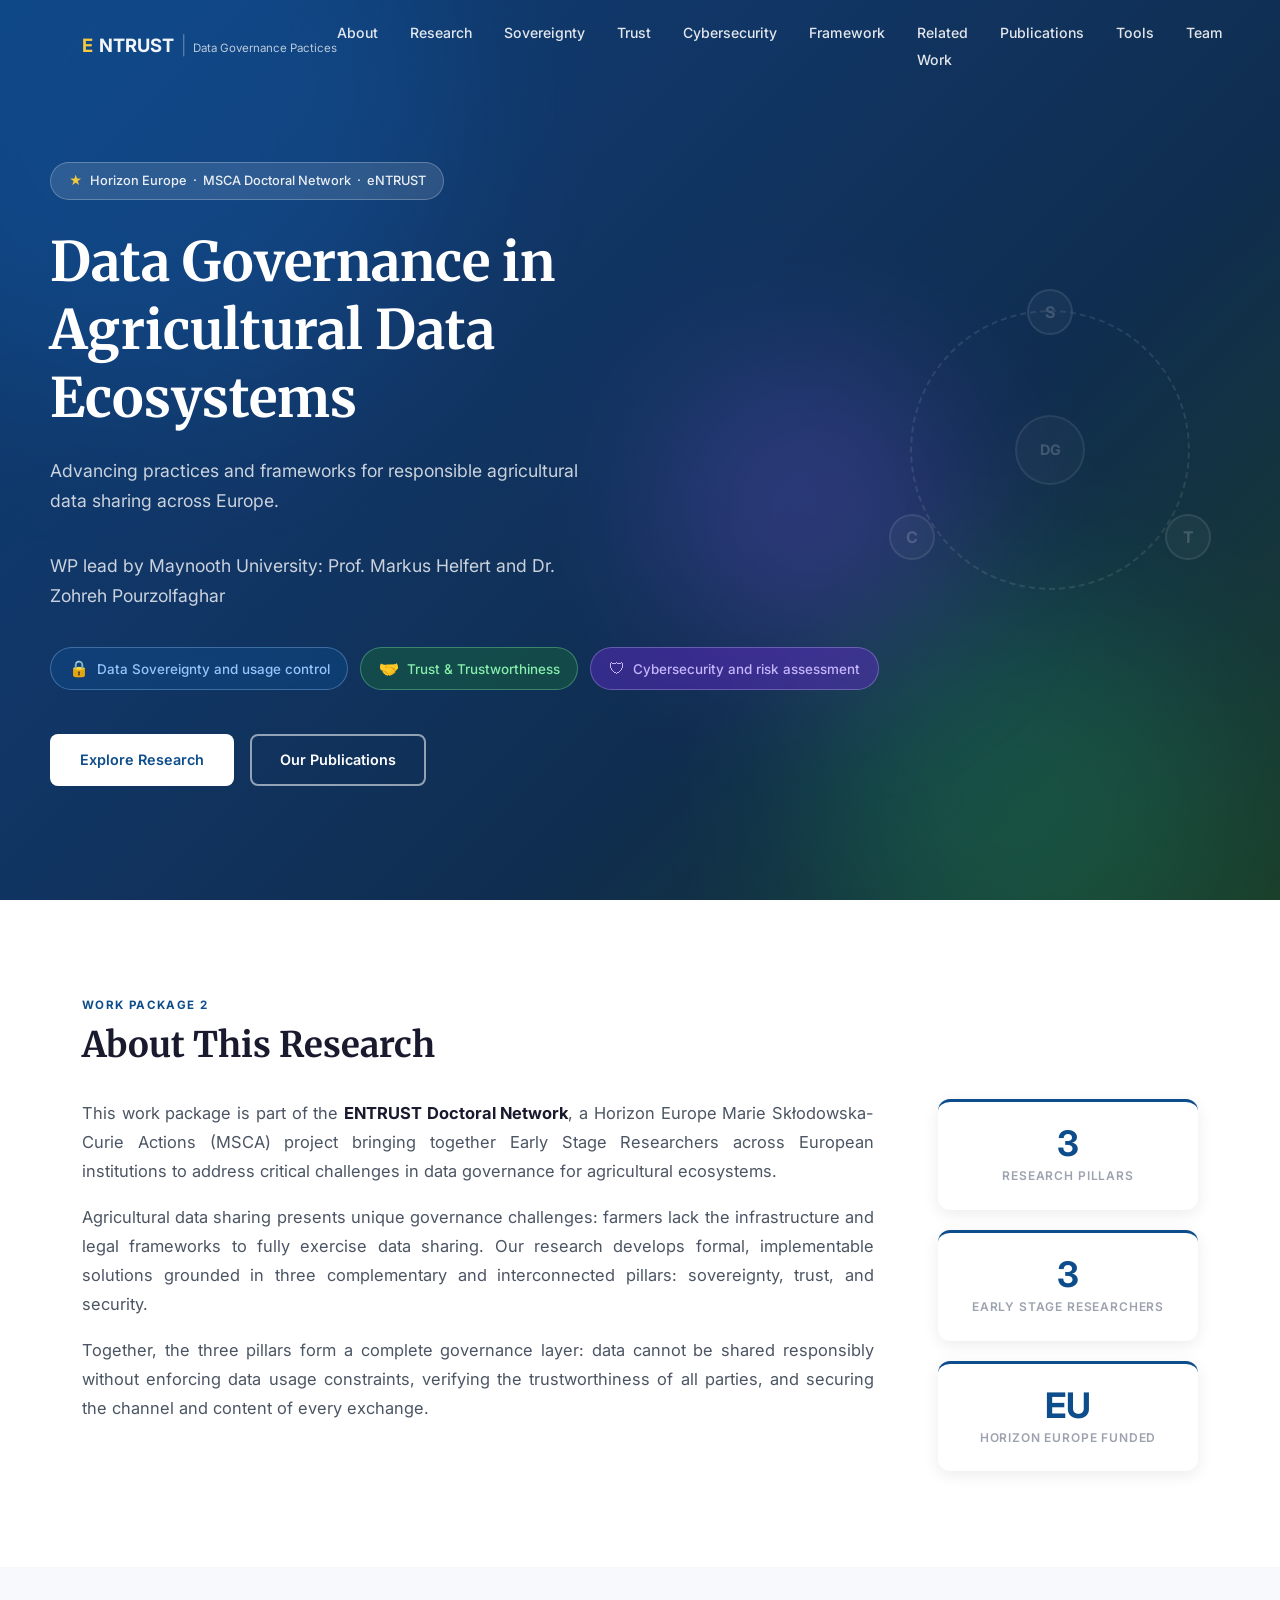
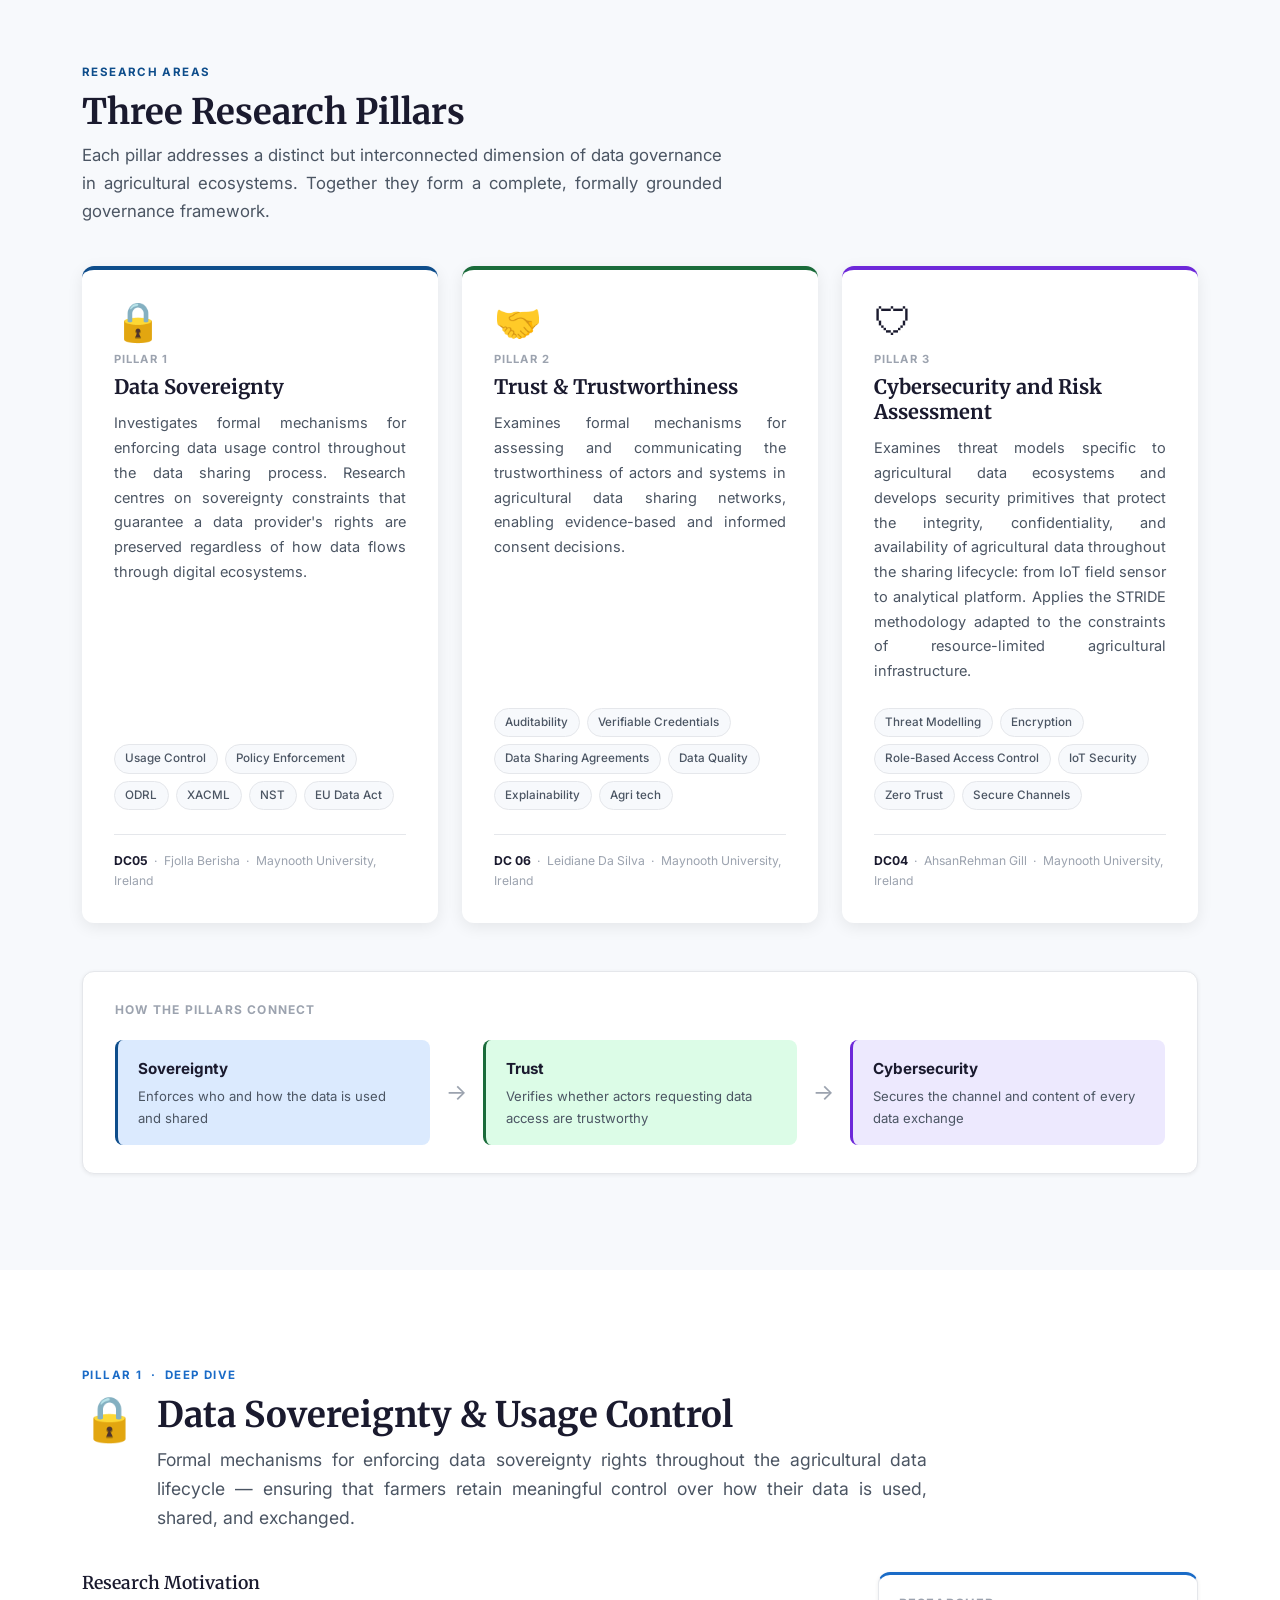
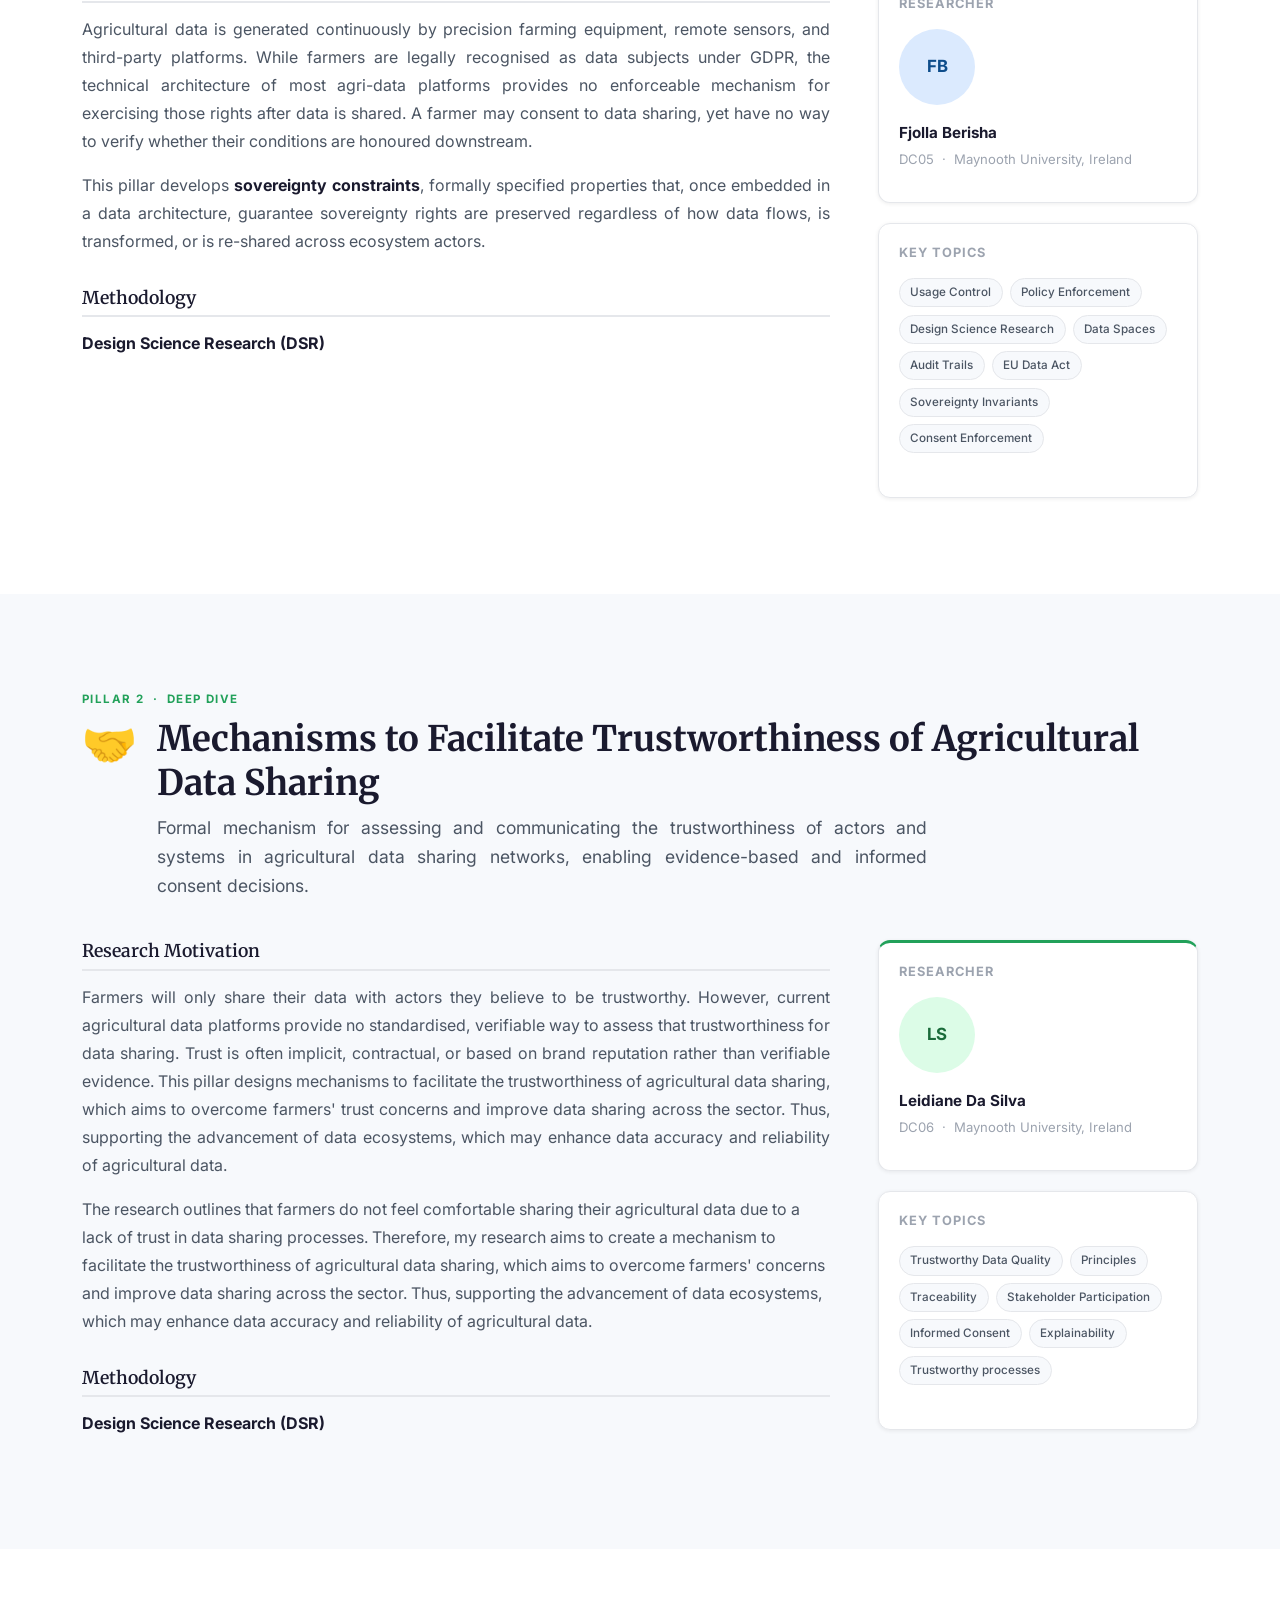
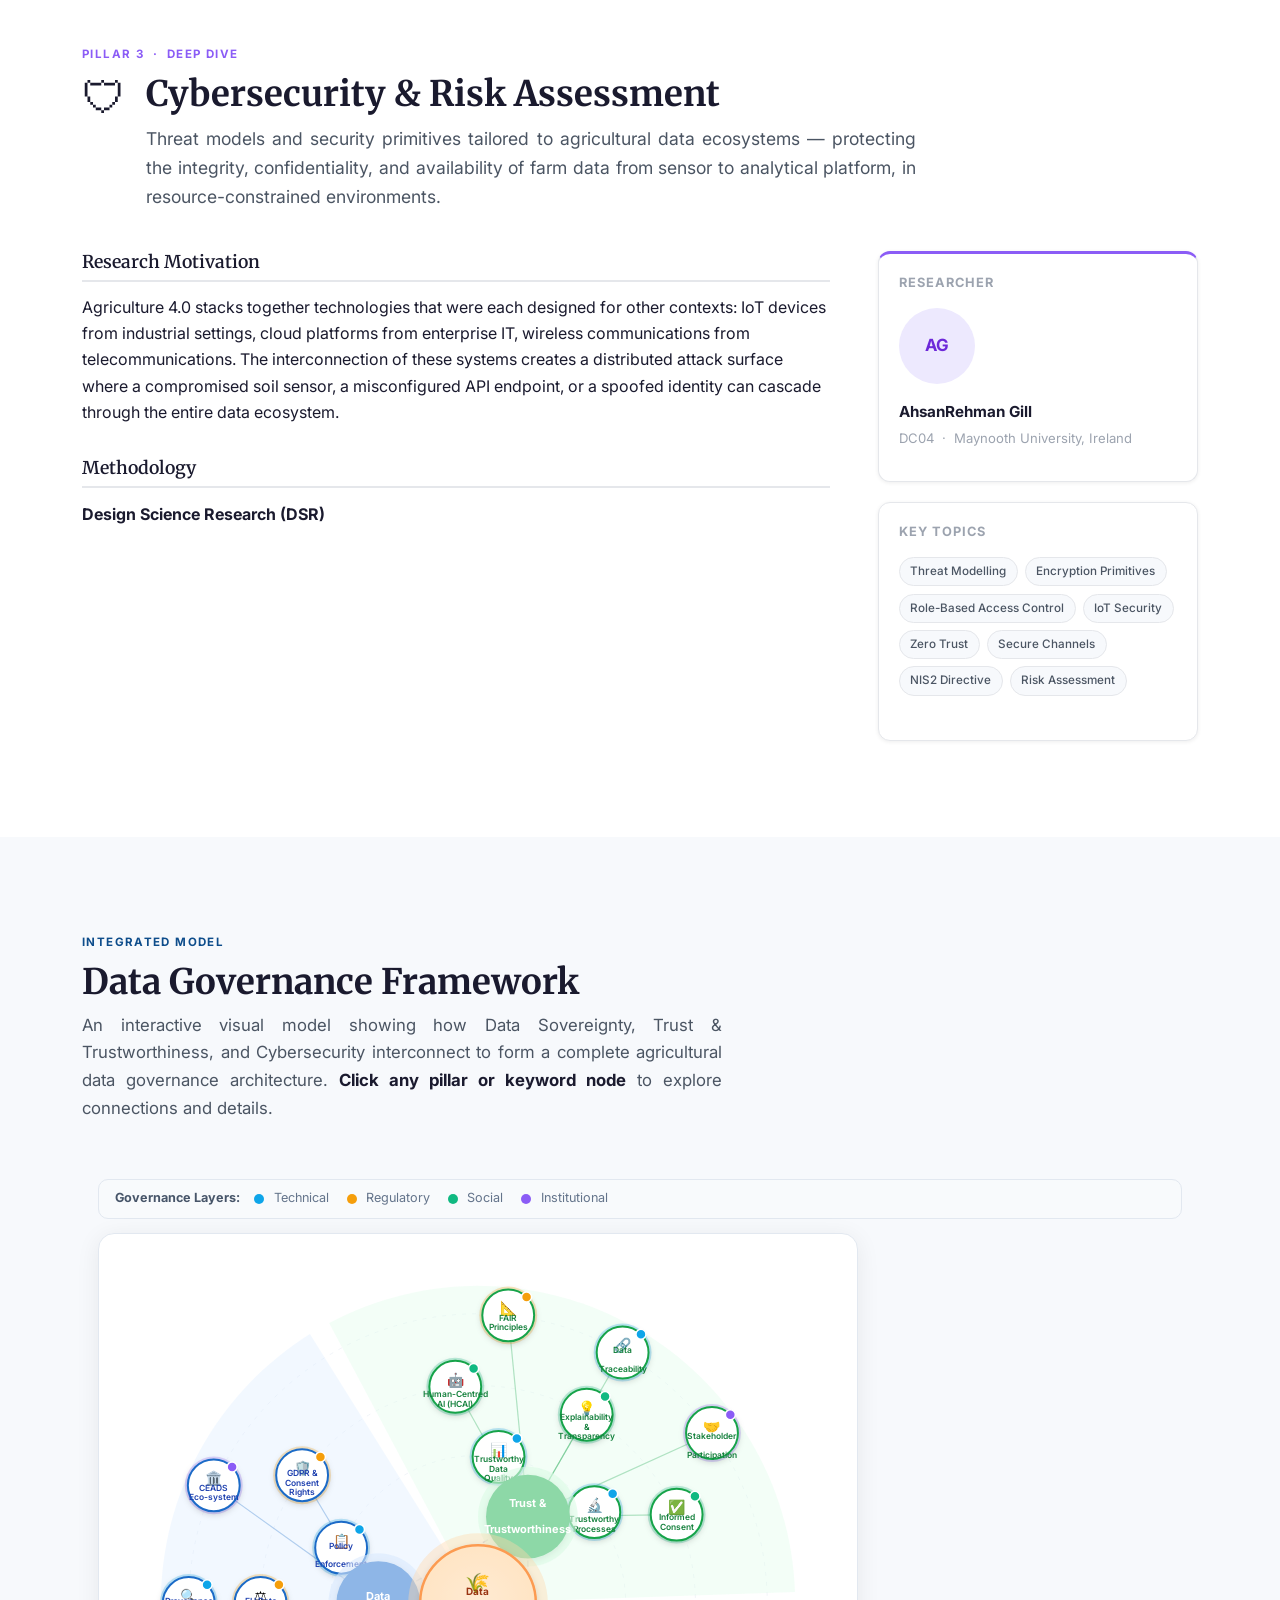
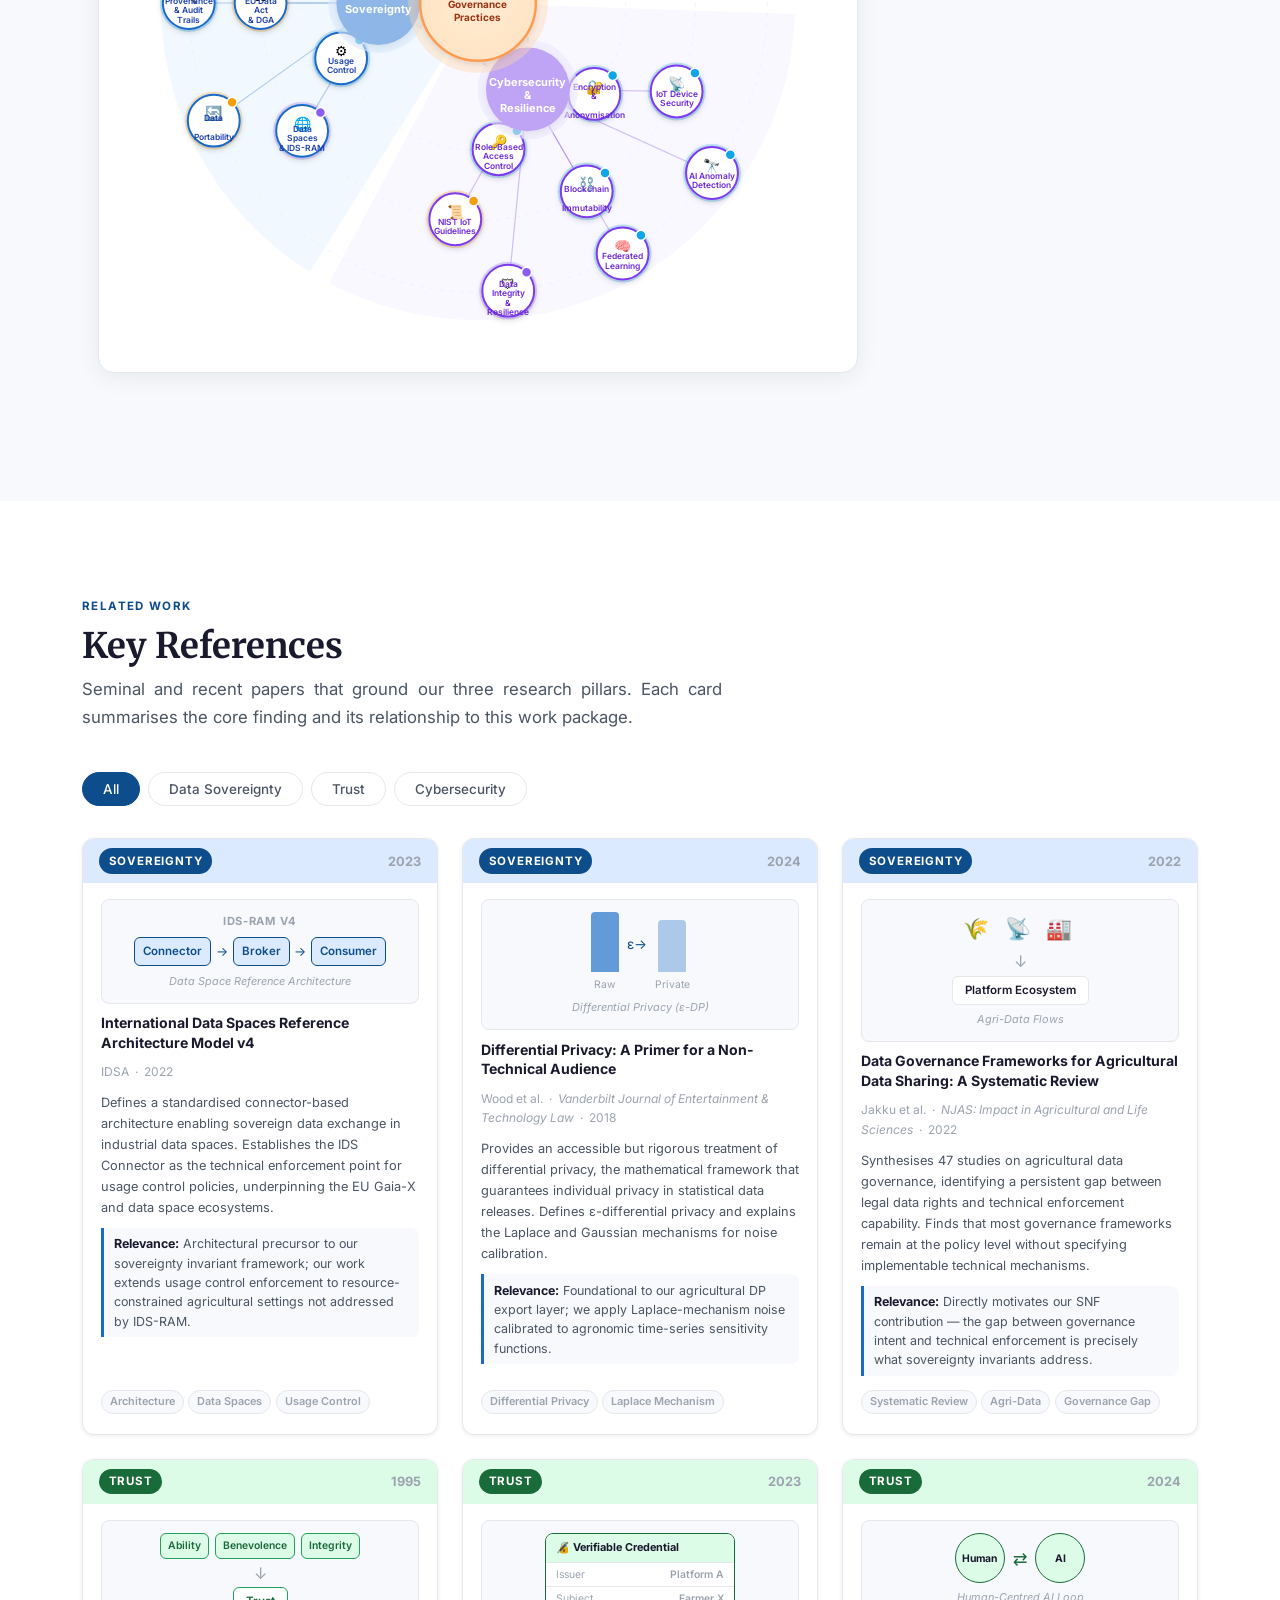
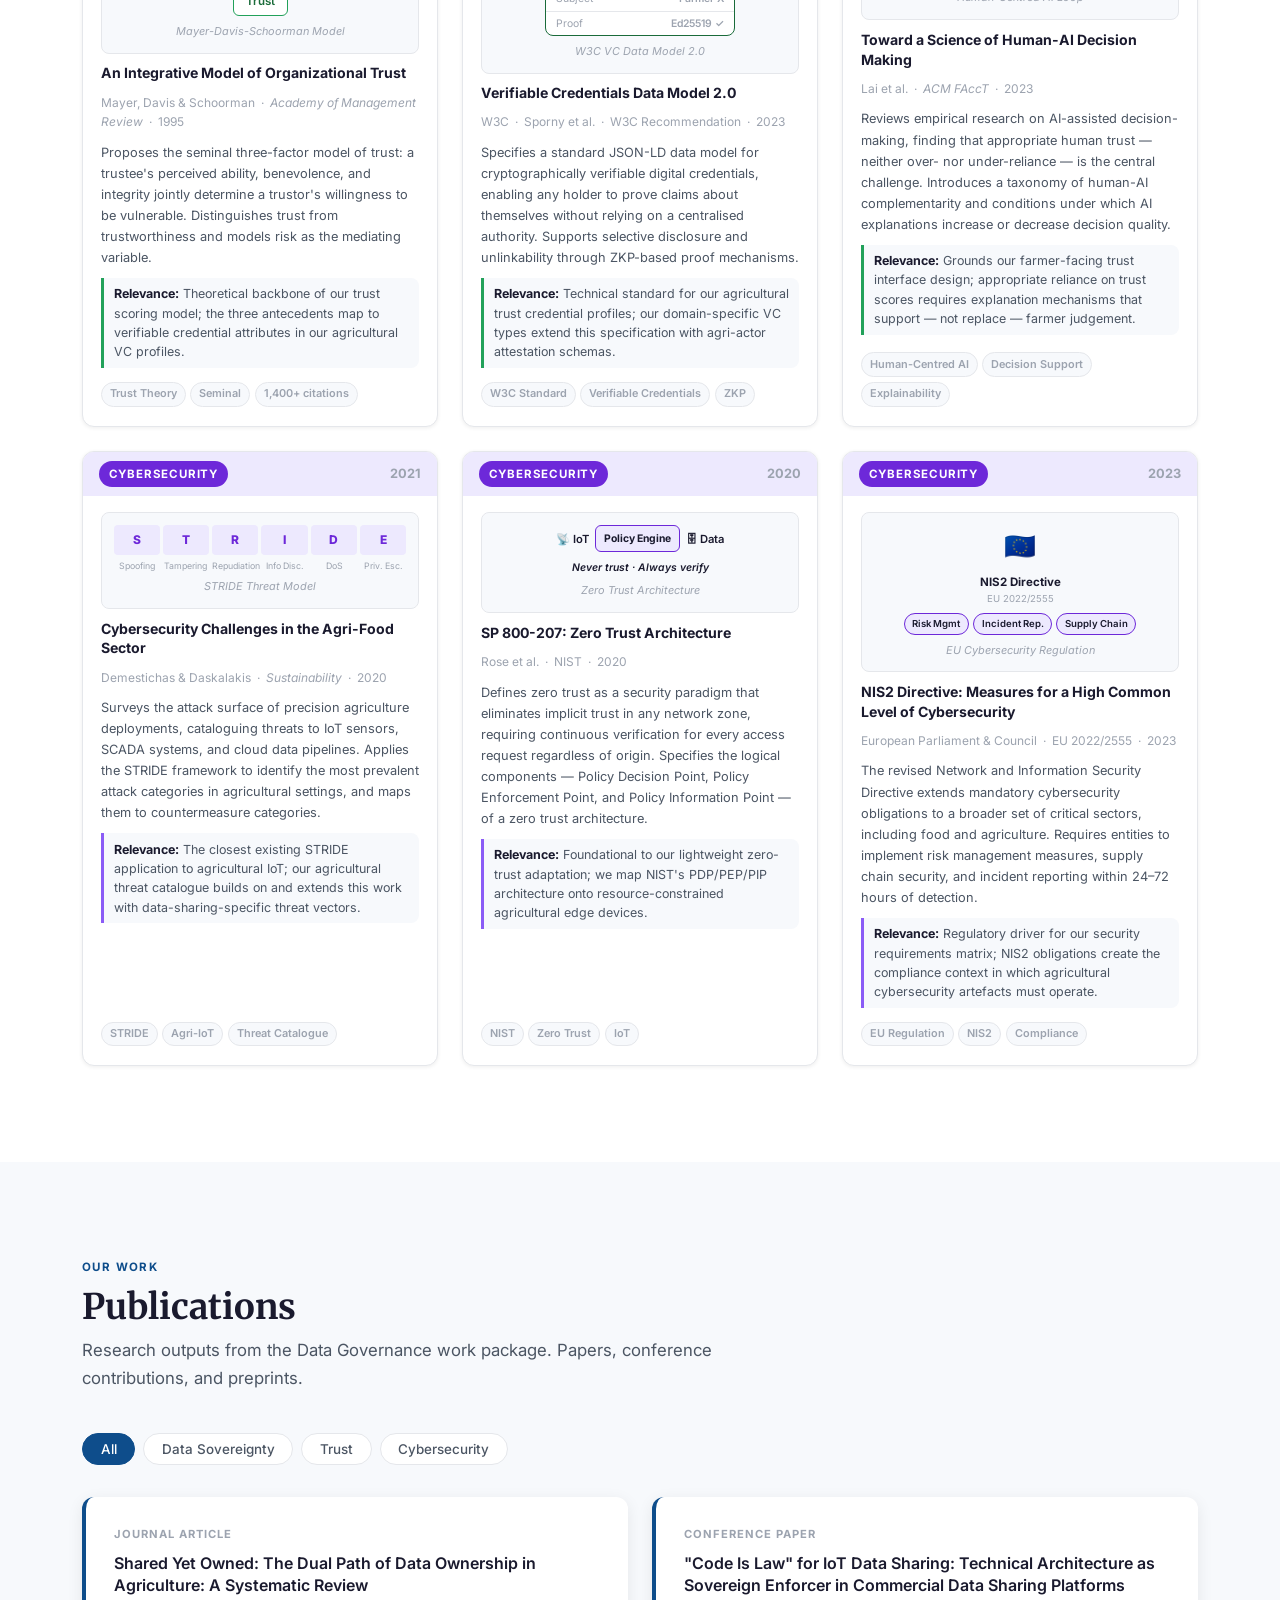
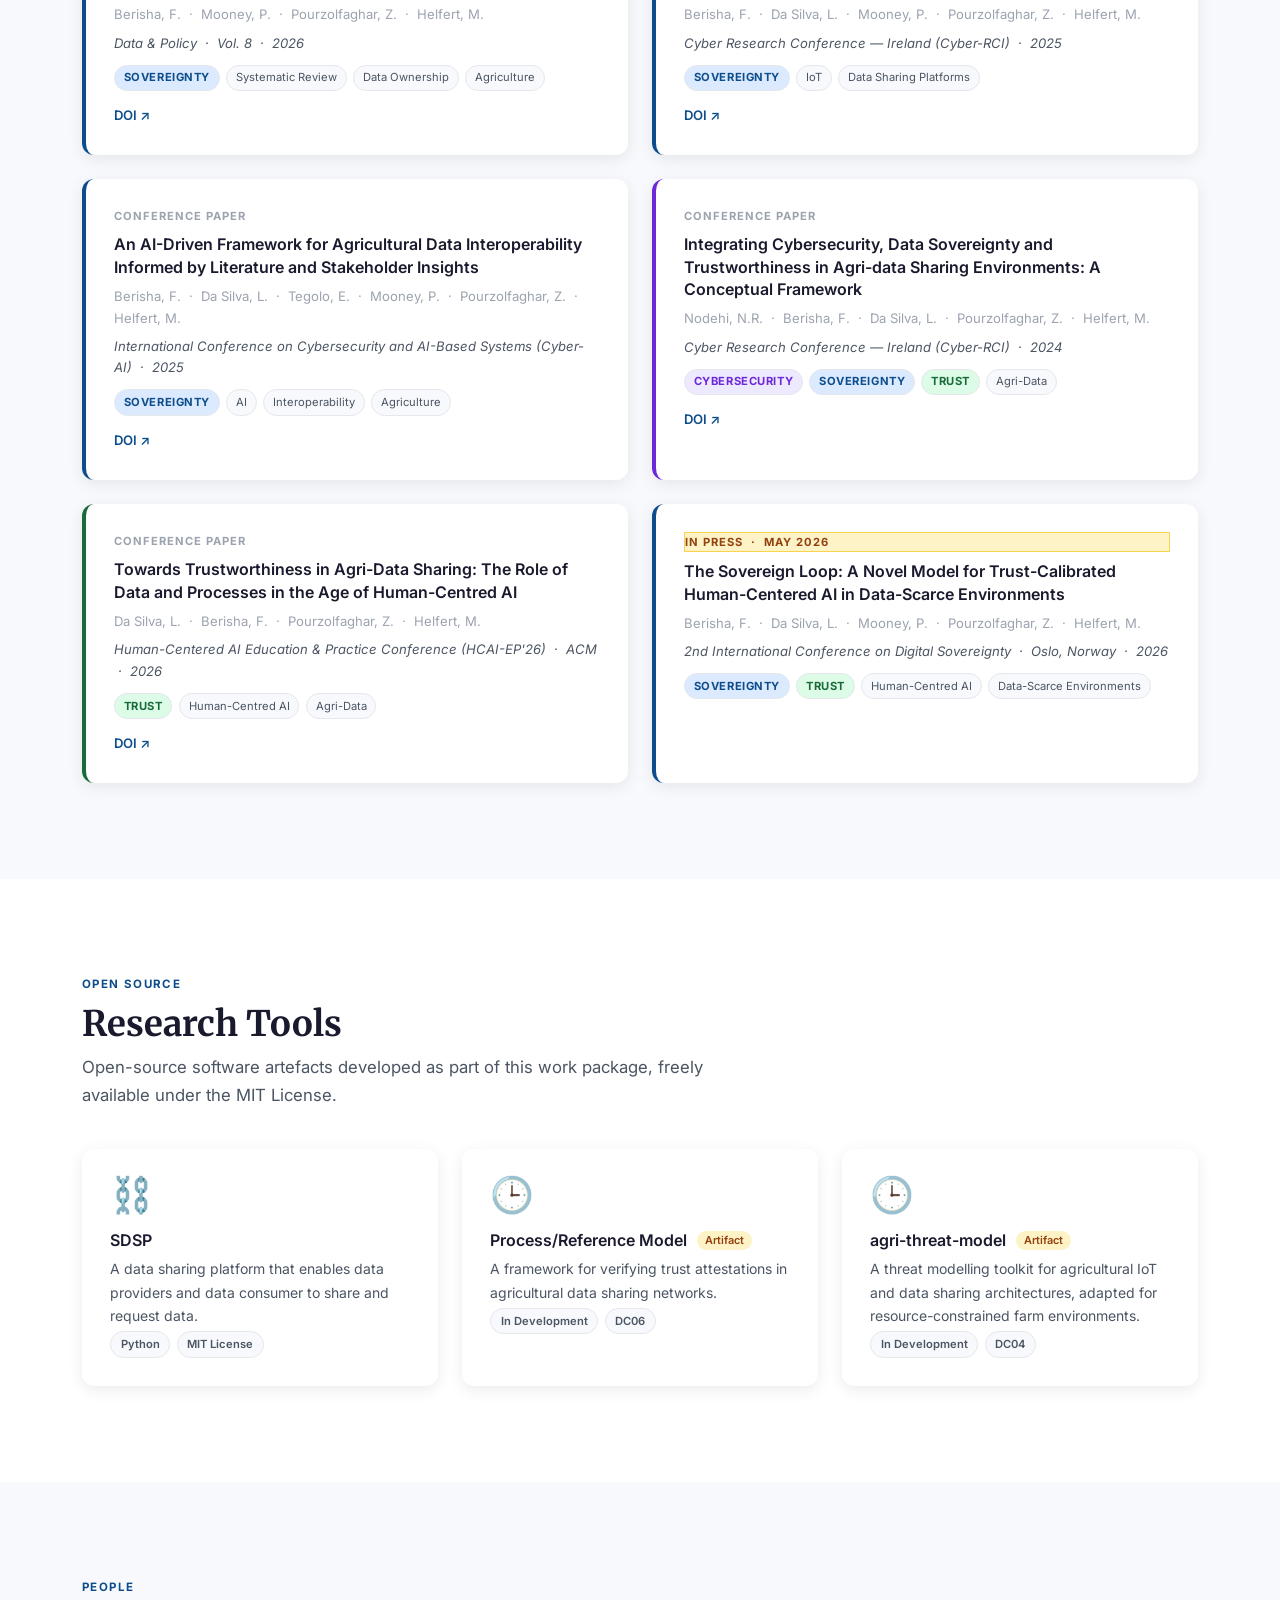
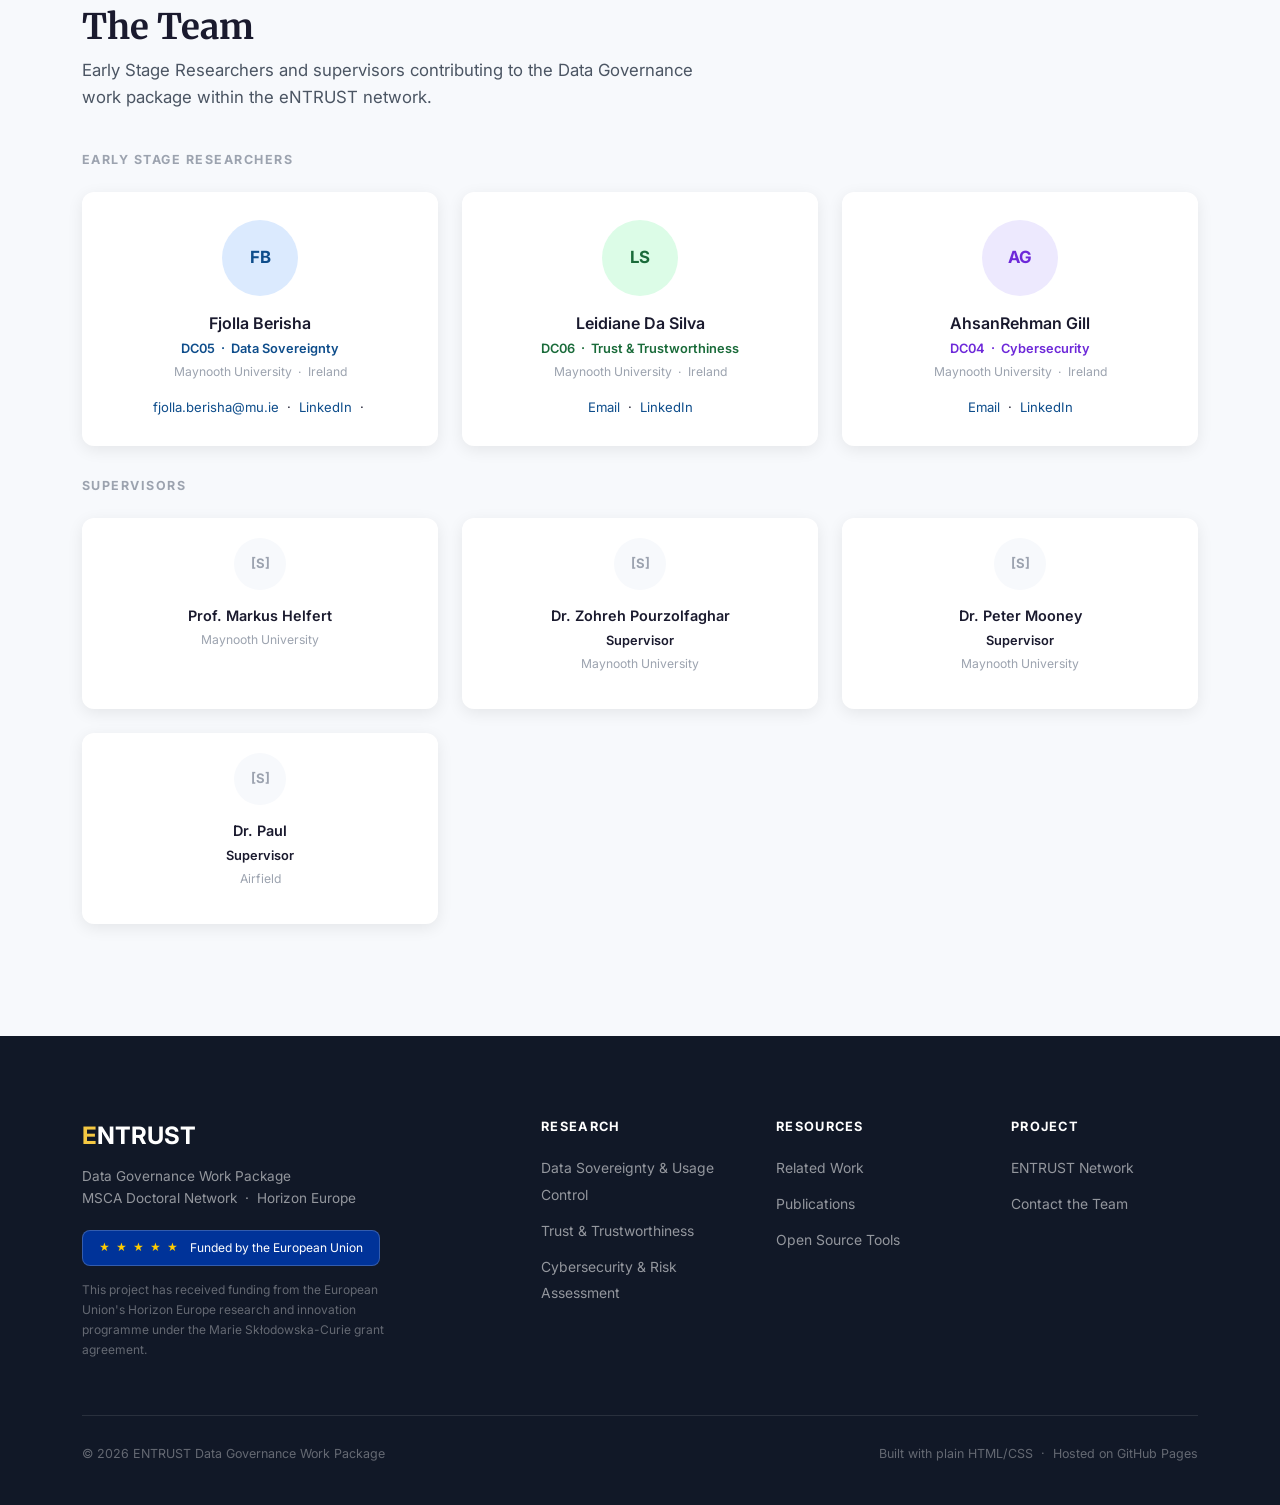
==== commit 45407de5: "Update index.html" ====
--- a/index.html
+++ b/index.html
@@ -53,7 +53,7 @@
       <p class="hero-subtitle">
         Advancing practices and frameworks for responsible agricultural data sharing across Europe.
       </p>
-		<p>WP lead by Maynooth University: Prof. Markus Helfert and Dr. Zohreh Pourzolfaghar</p>
+		<p class="hero-subtitle">WP lead by Maynooth University: Prof. Markus Helfert and Dr. Zohreh Pourzolfaghar</p>
       <div class="hero-pillars">
         <div class="pillar-chip sovereignty">
           <span class="chip-icon">&#128274;</span>
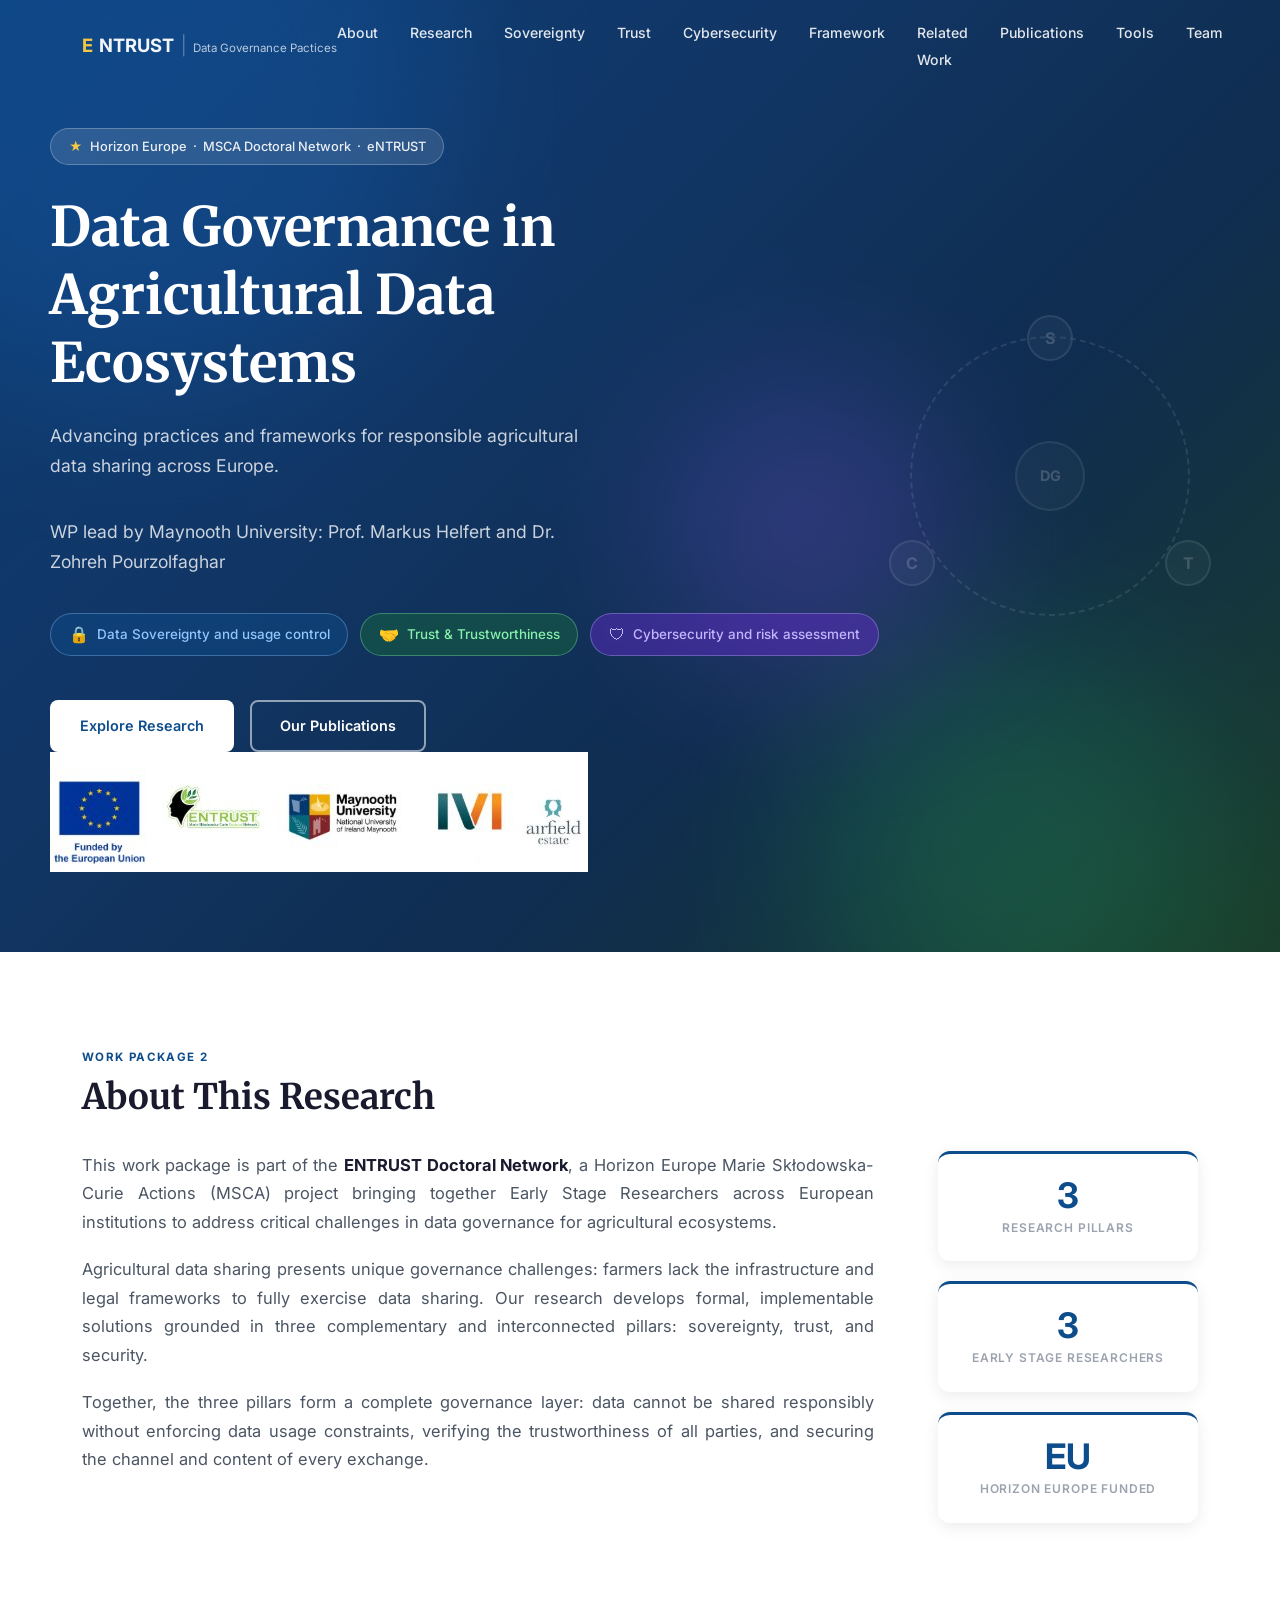
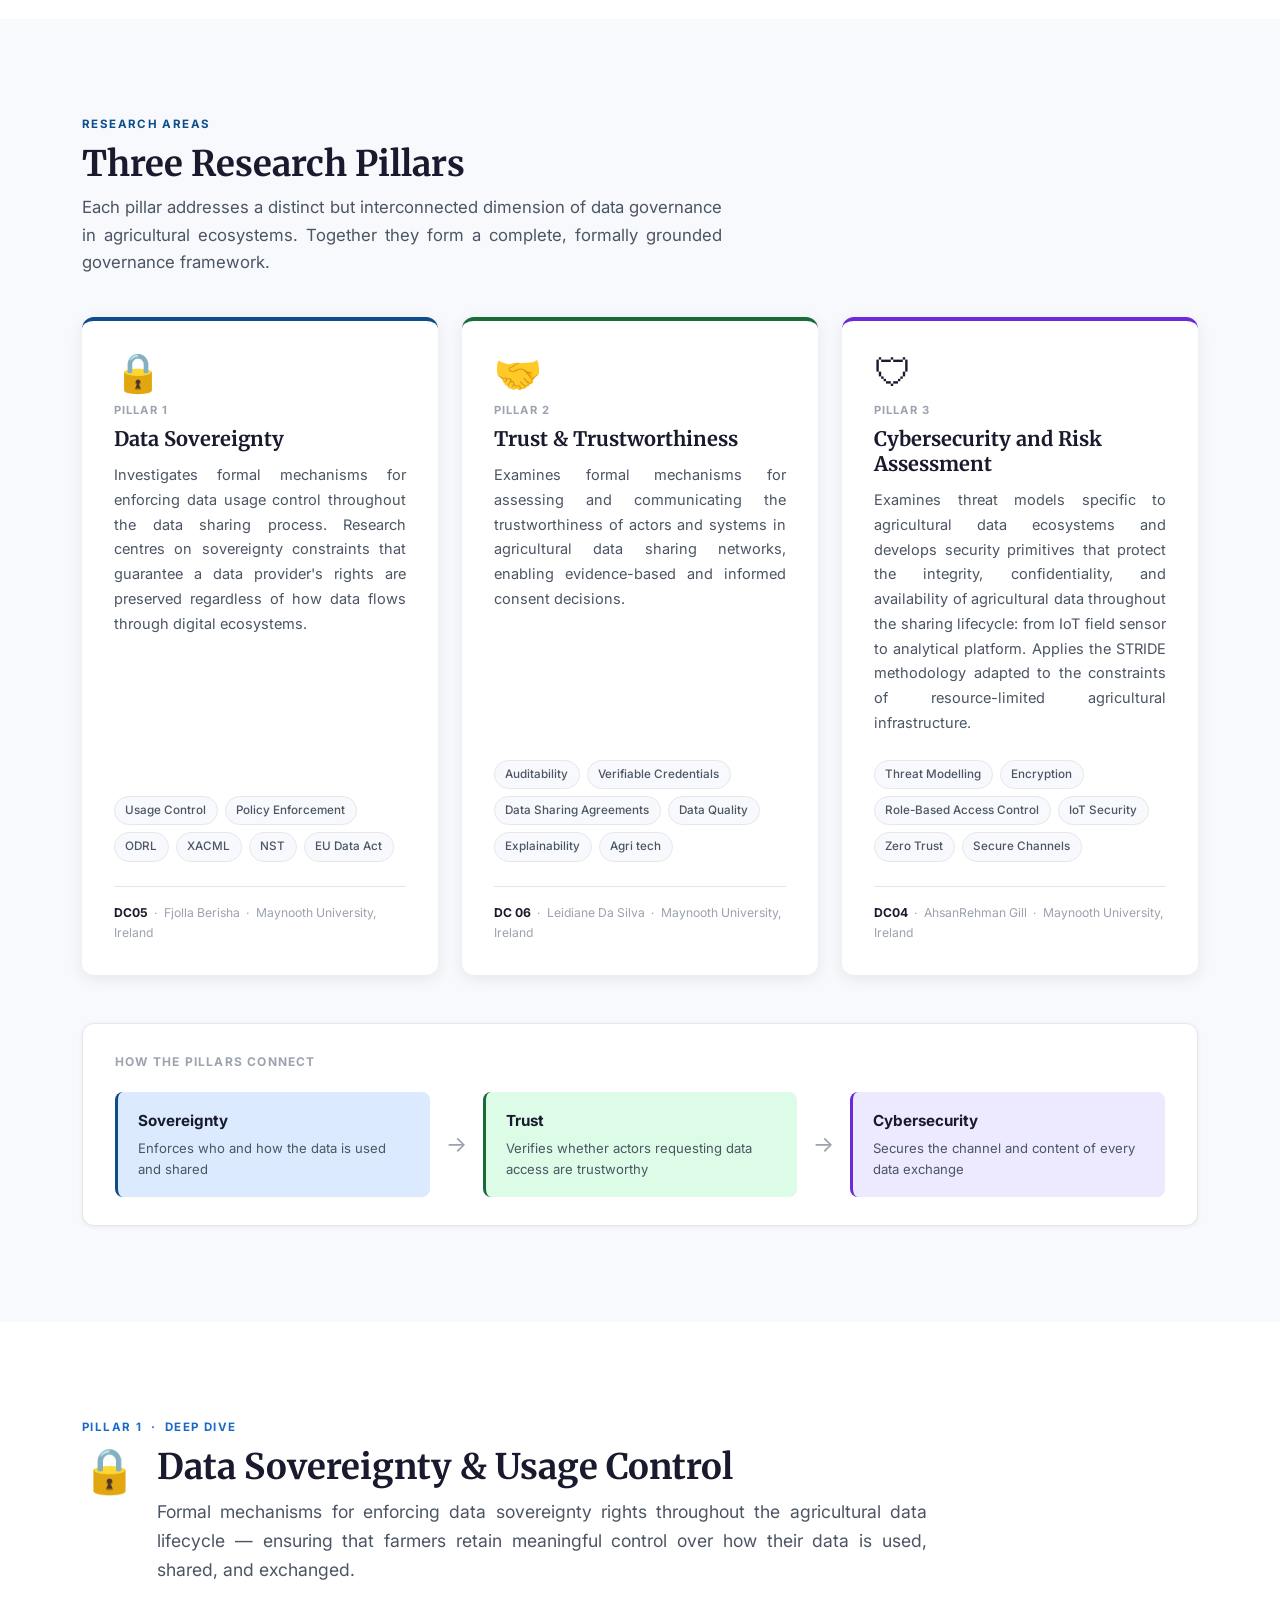
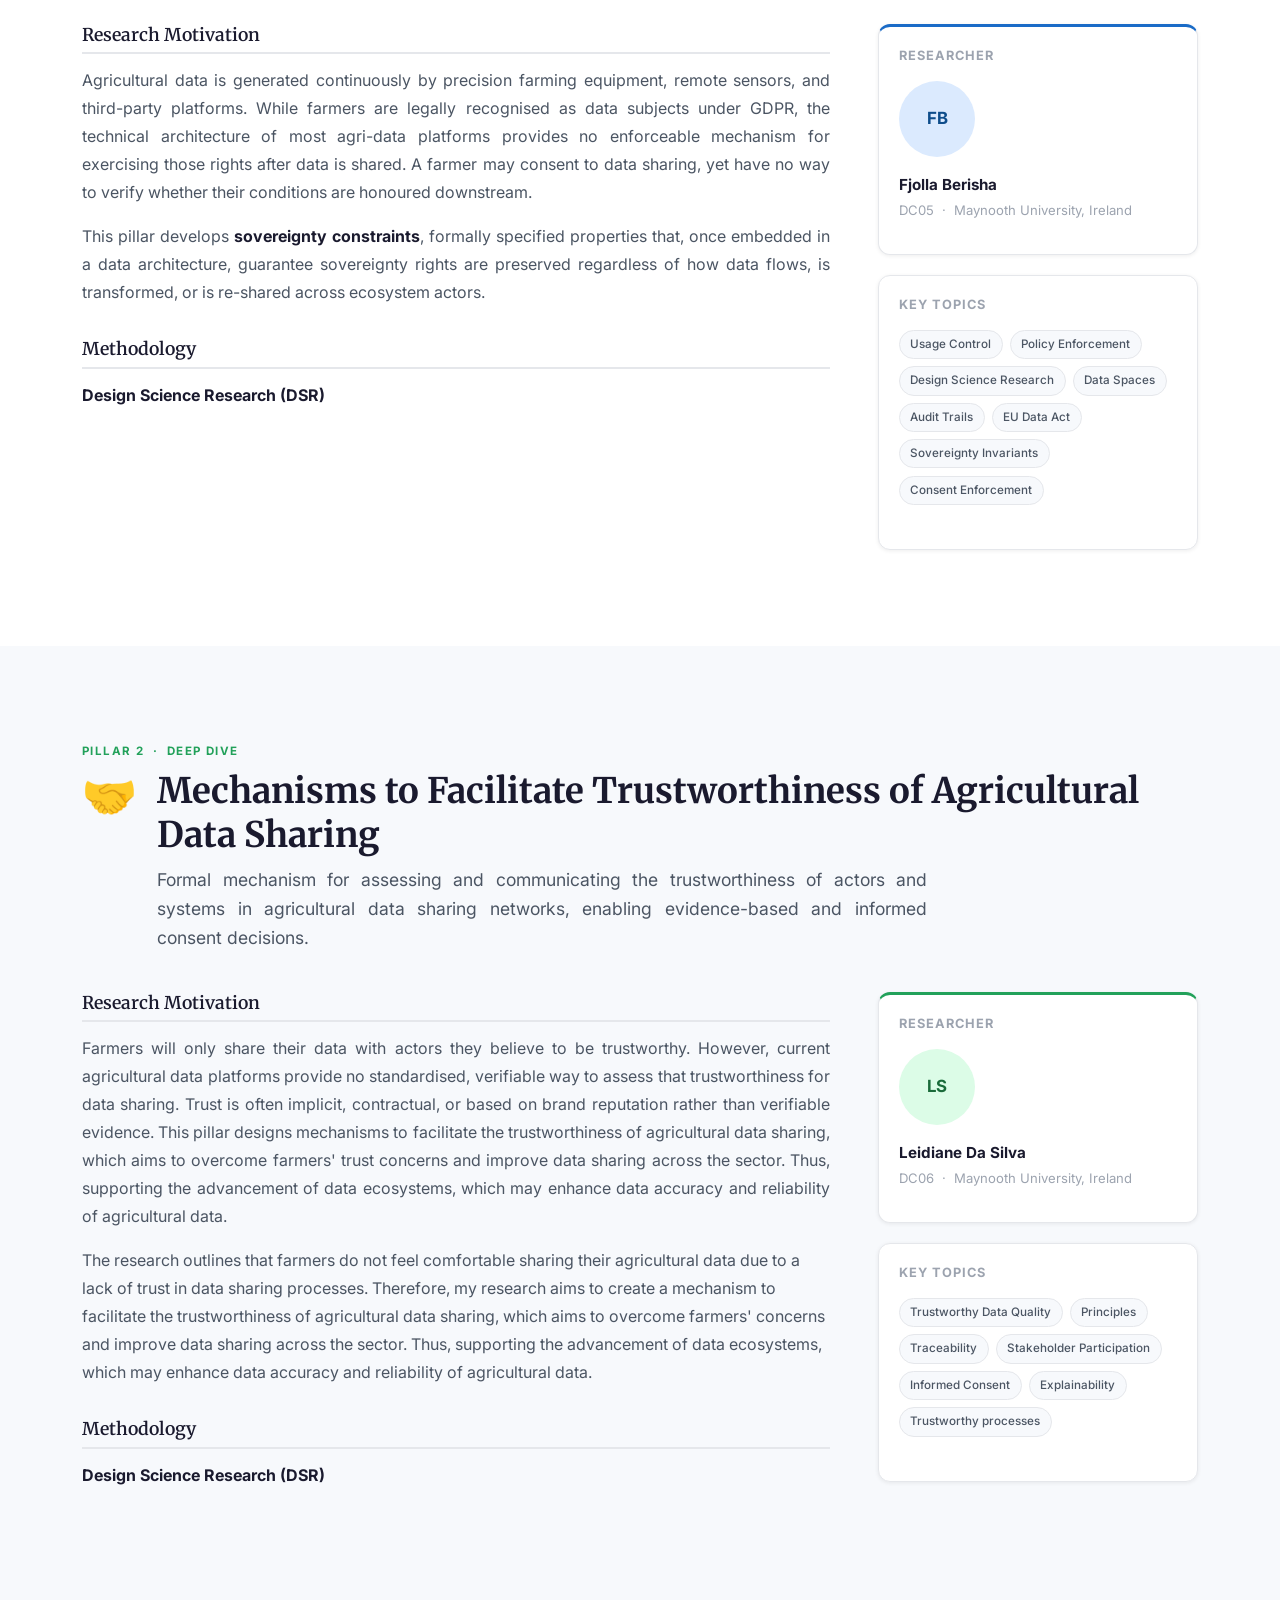
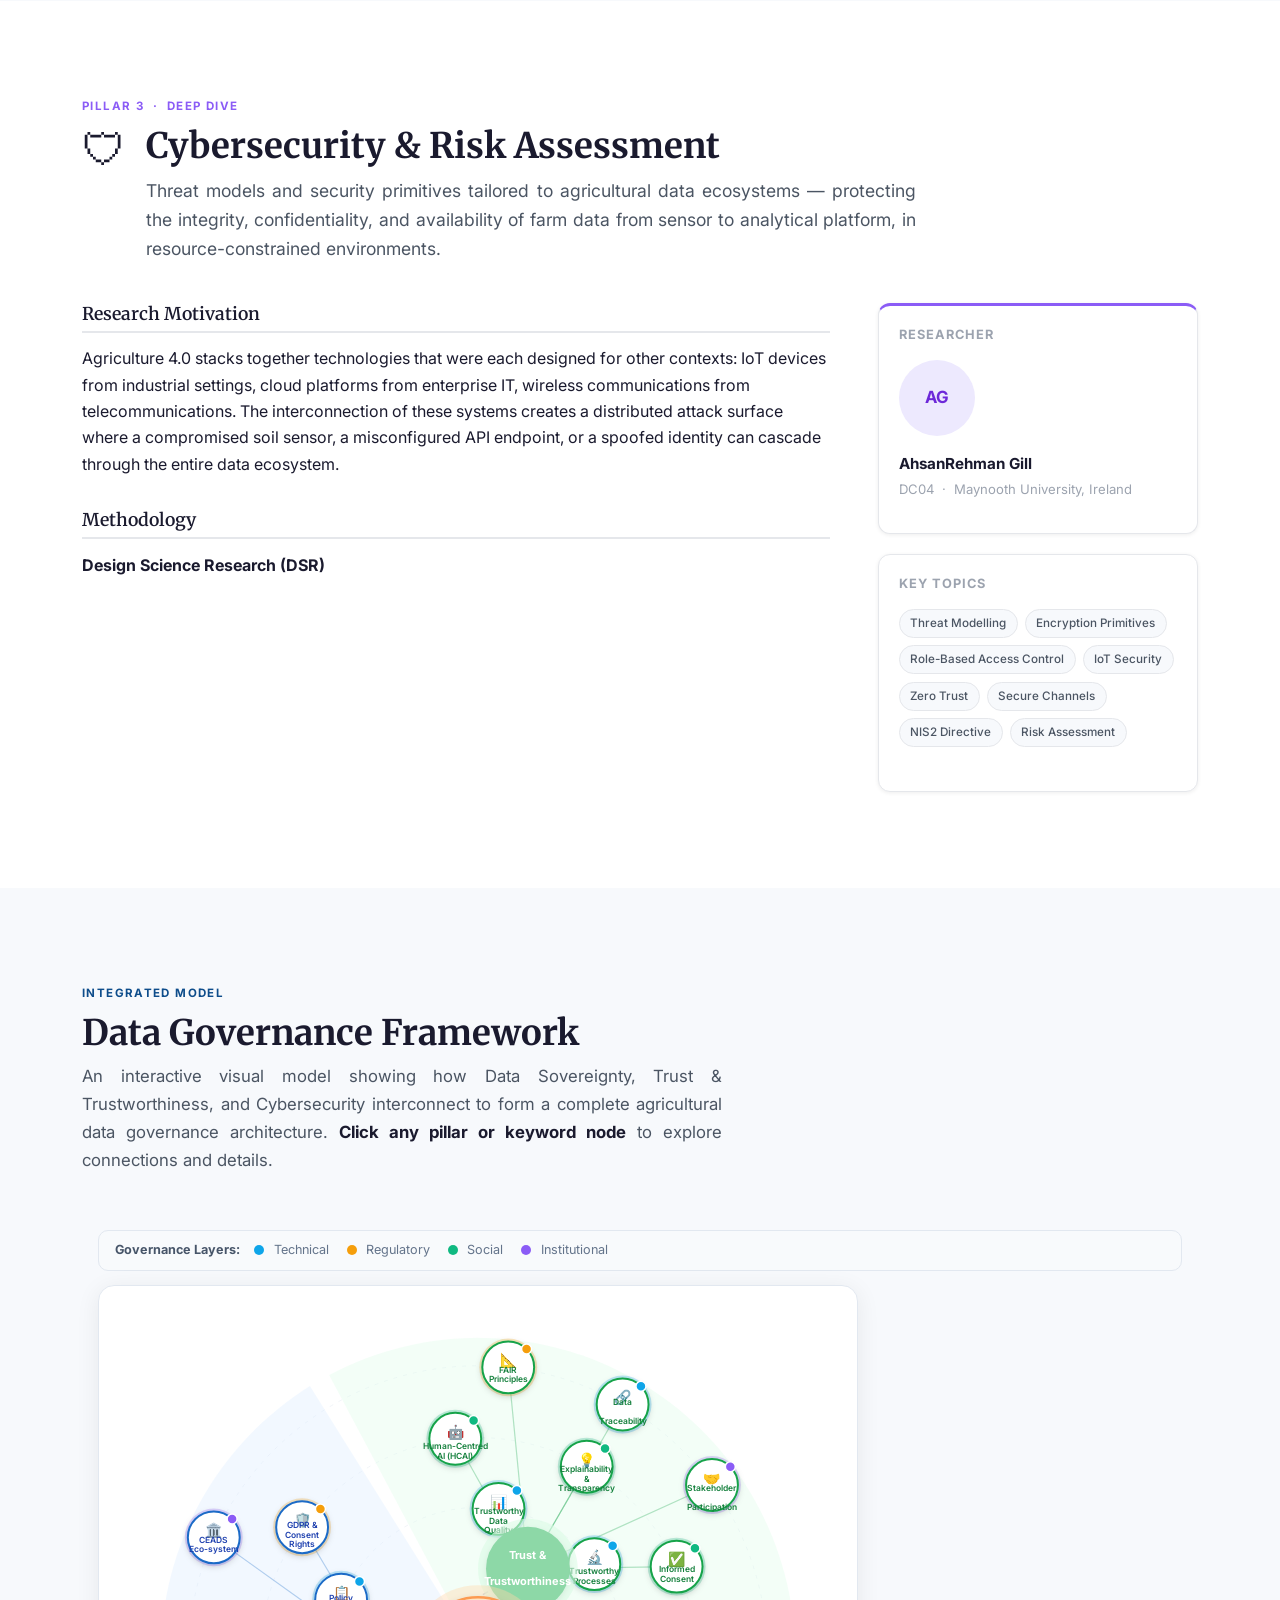
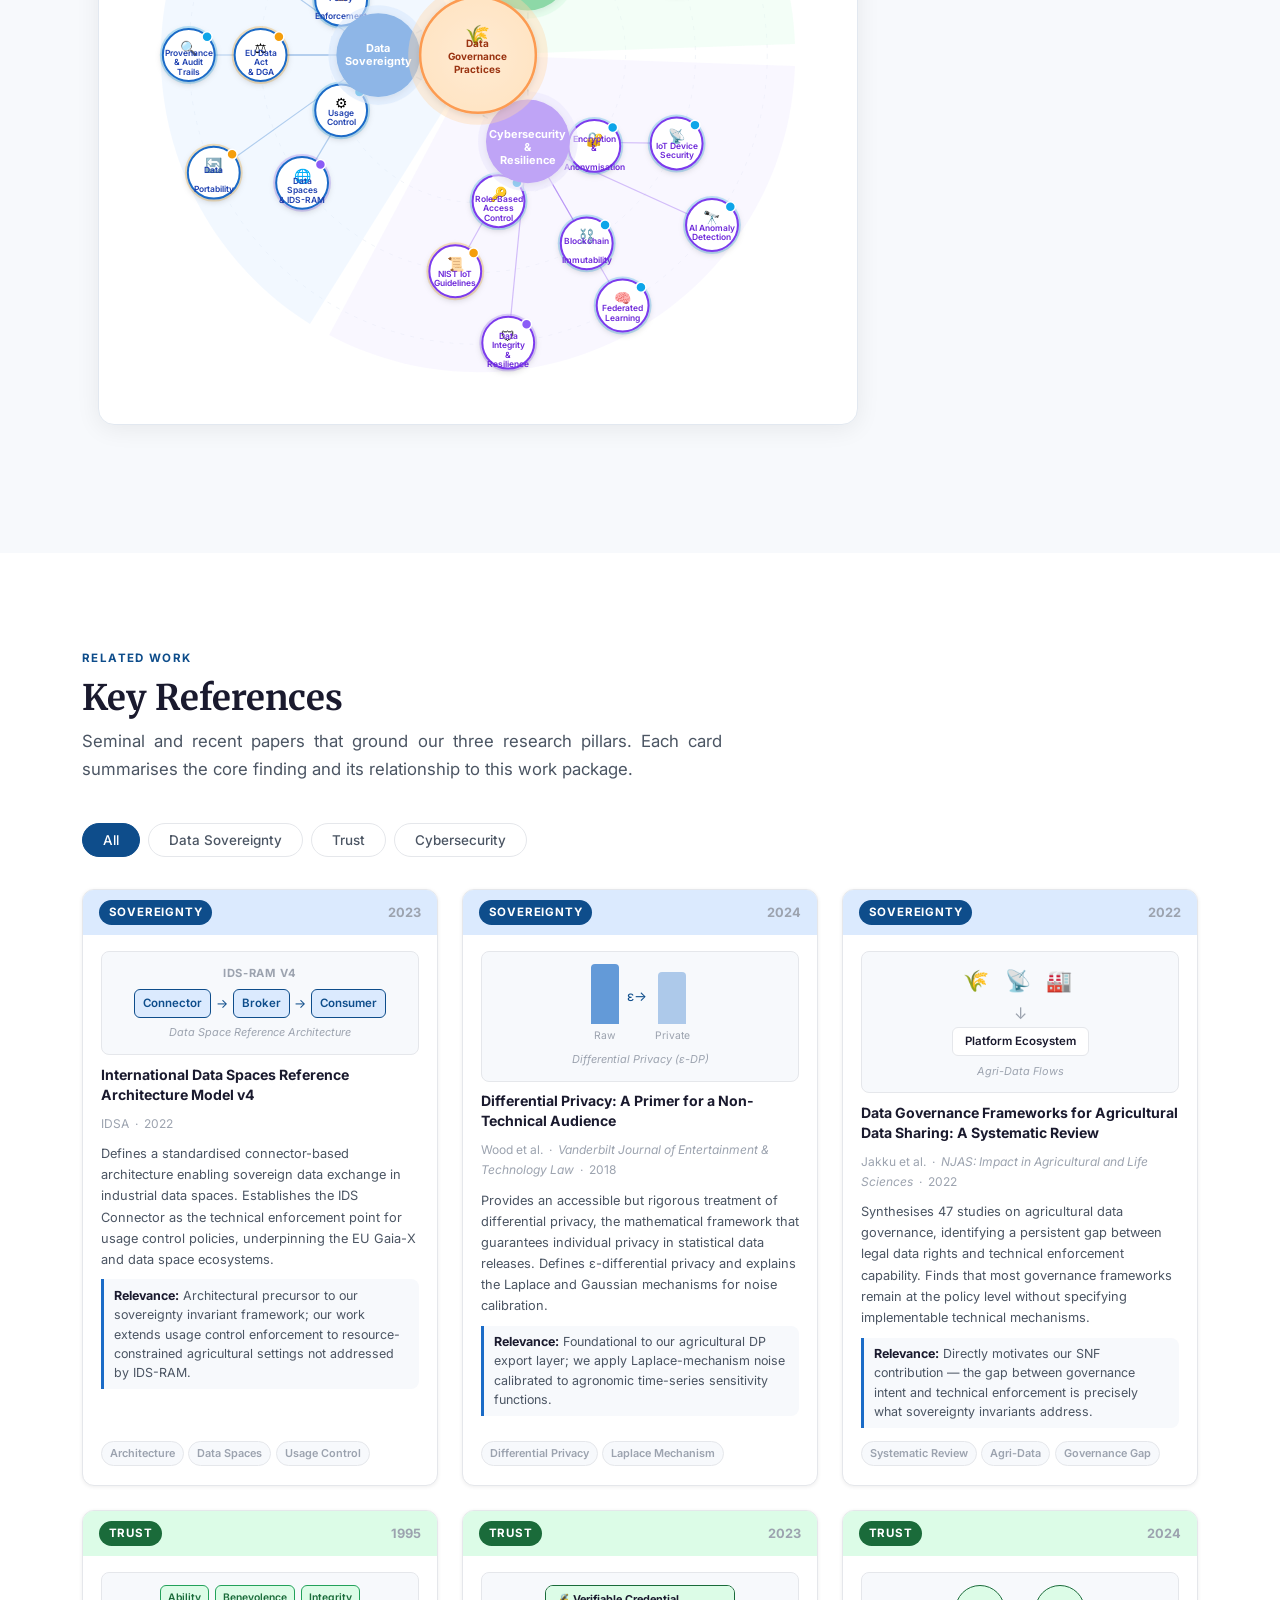
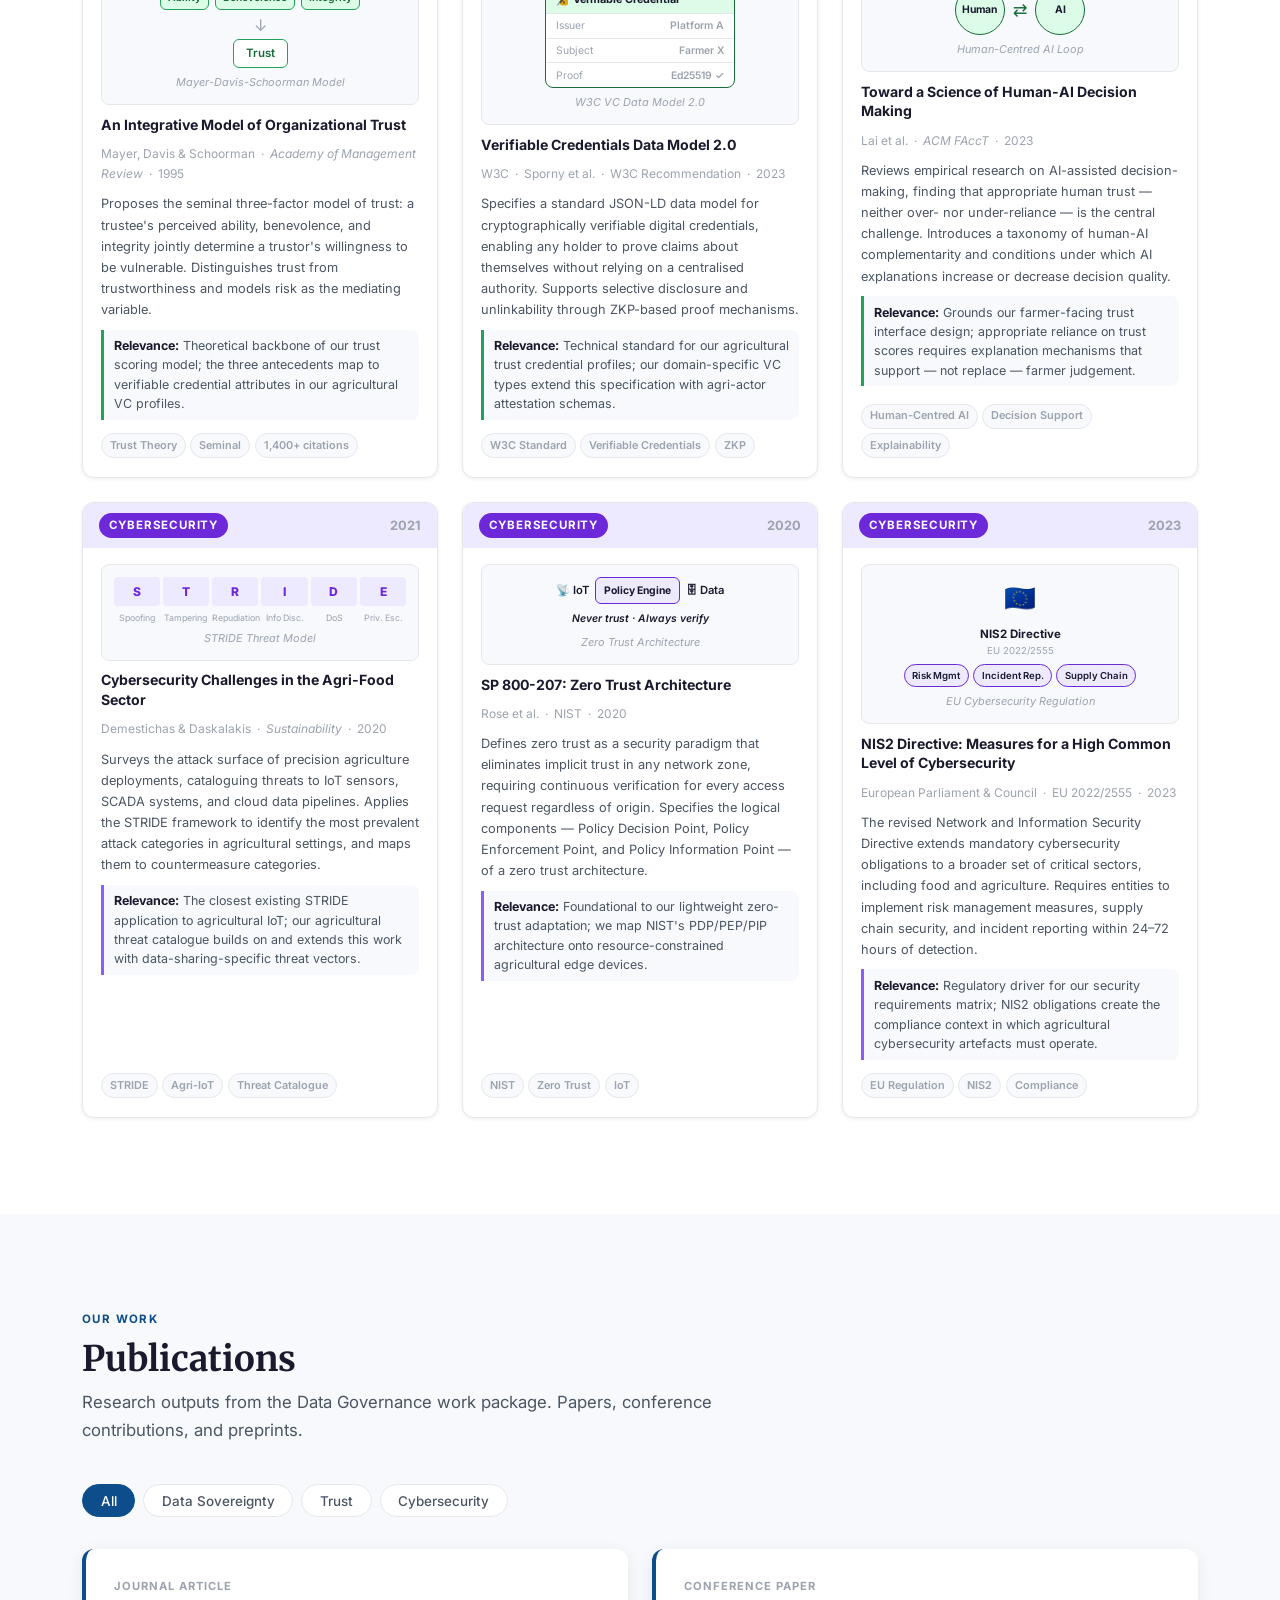
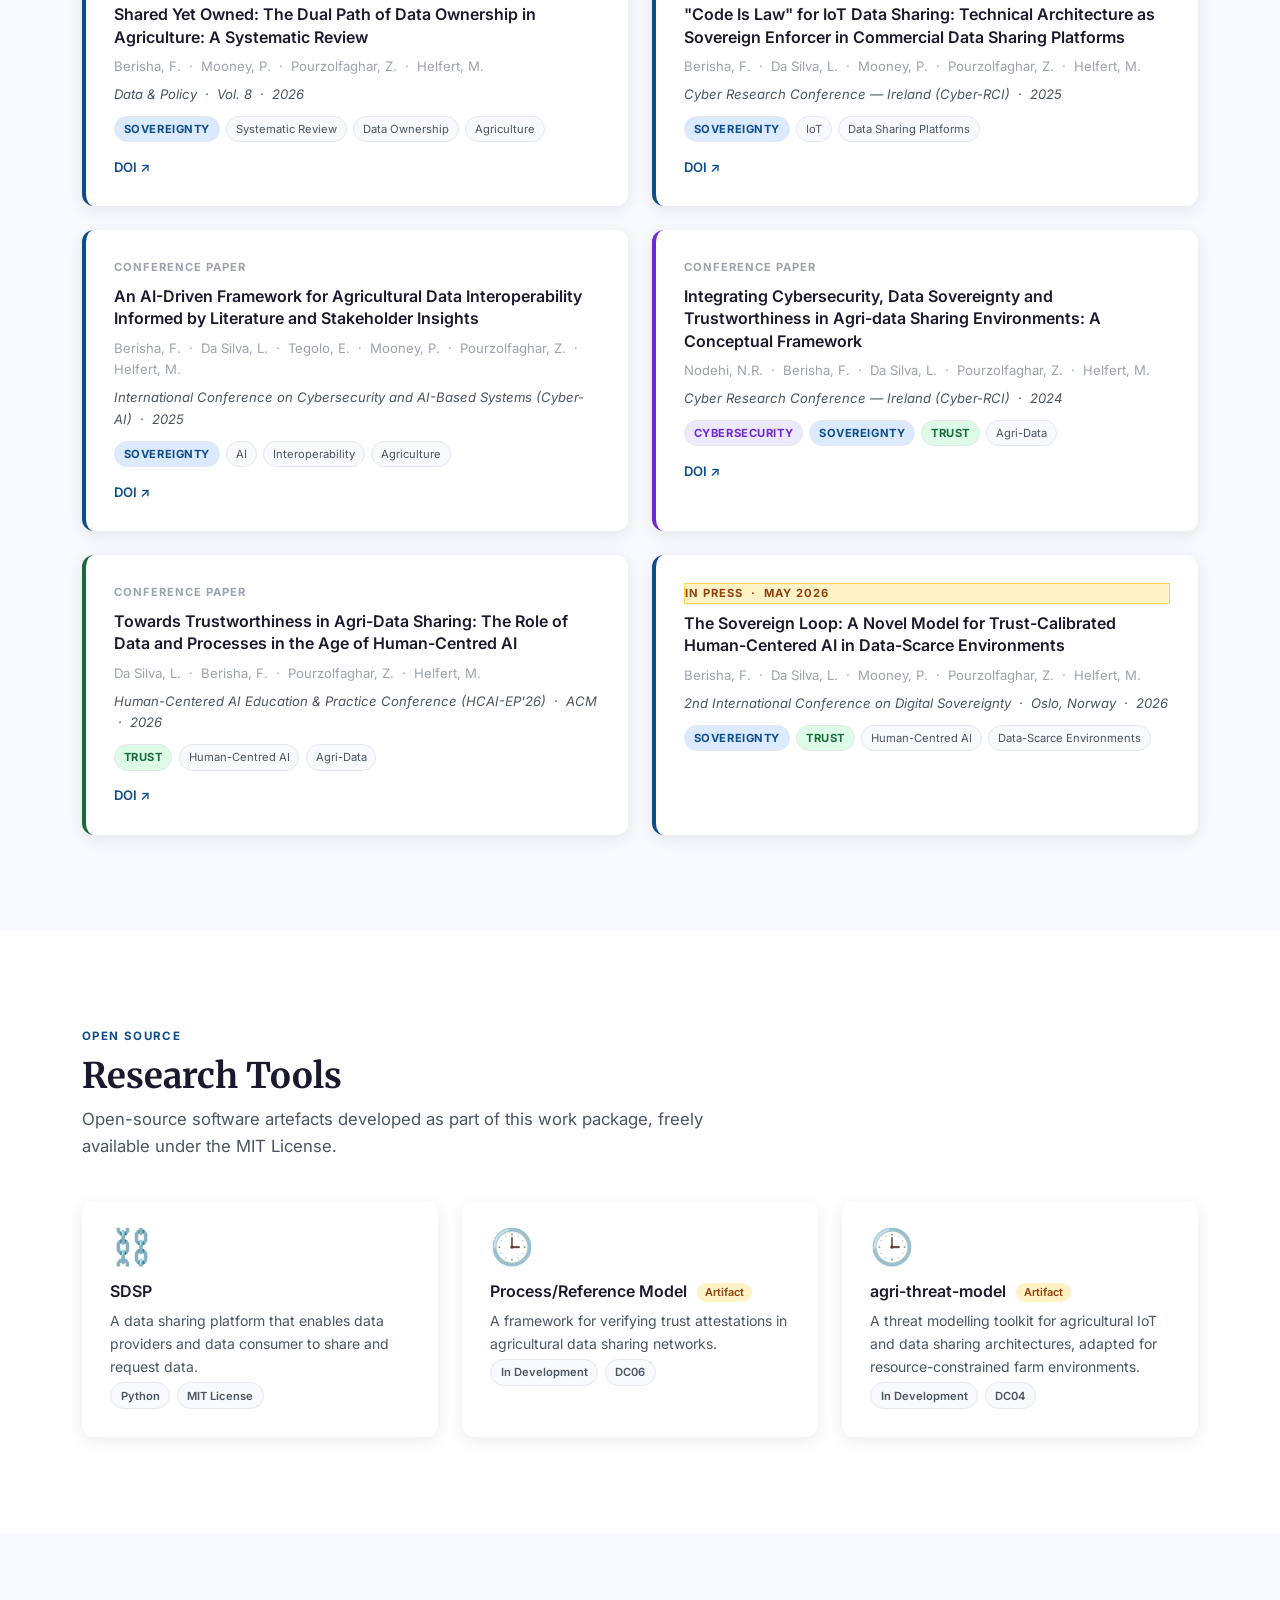
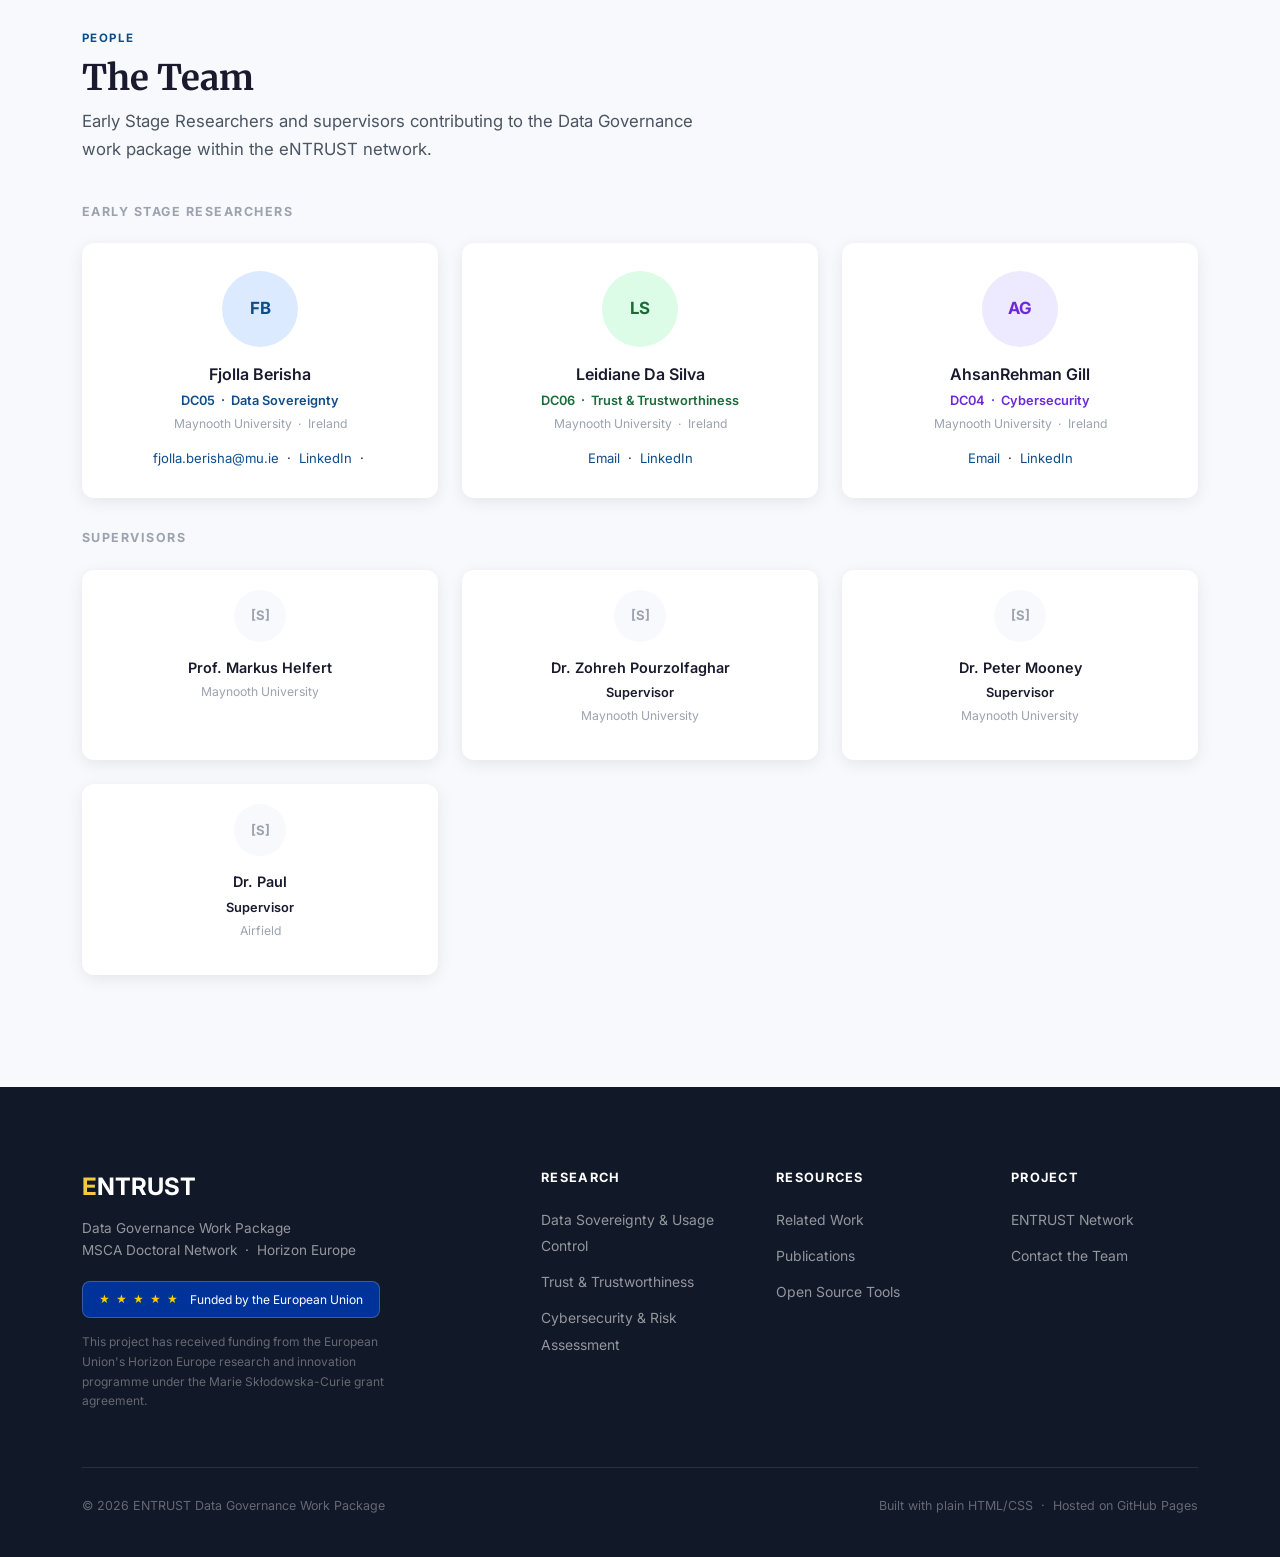
==== commit c1a44a81: "Add hero logos section with partner image Added hero logos section with project partners' image." ====
--- a/index.html
+++ b/index.html
@@ -9,7 +9,7 @@
   <link rel="preconnect" href="https://fonts.googleapis.com">
   <link rel="preconnect" href="https://fonts.gstatic.com" crossorigin>
   <link href="https://fonts.googleapis.com/css2?family=Inter:wght@300;400;500;600;700&family=Merriweather:wght@400;700&display=swap" rel="stylesheet">
-</head>
+	  </head>
 <body>
 
   <!-- ── NAVIGATION ── -->
@@ -72,6 +72,9 @@
         <a href="#research" class="btn btn-primary">Explore Research</a>
         <a href="#publications" class="btn btn-outline">Our Publications</a>
       </div>
+		<div class="hero-logos">
+        <img src="[data-uri]" alt="Project partners: EU, ENTRUST, Maynooth University, IVI, Airfield Estate">
+      </div>
     </div>
     <div class="hero-visual" aria-hidden="true">
       <div class="orbit-wrap">
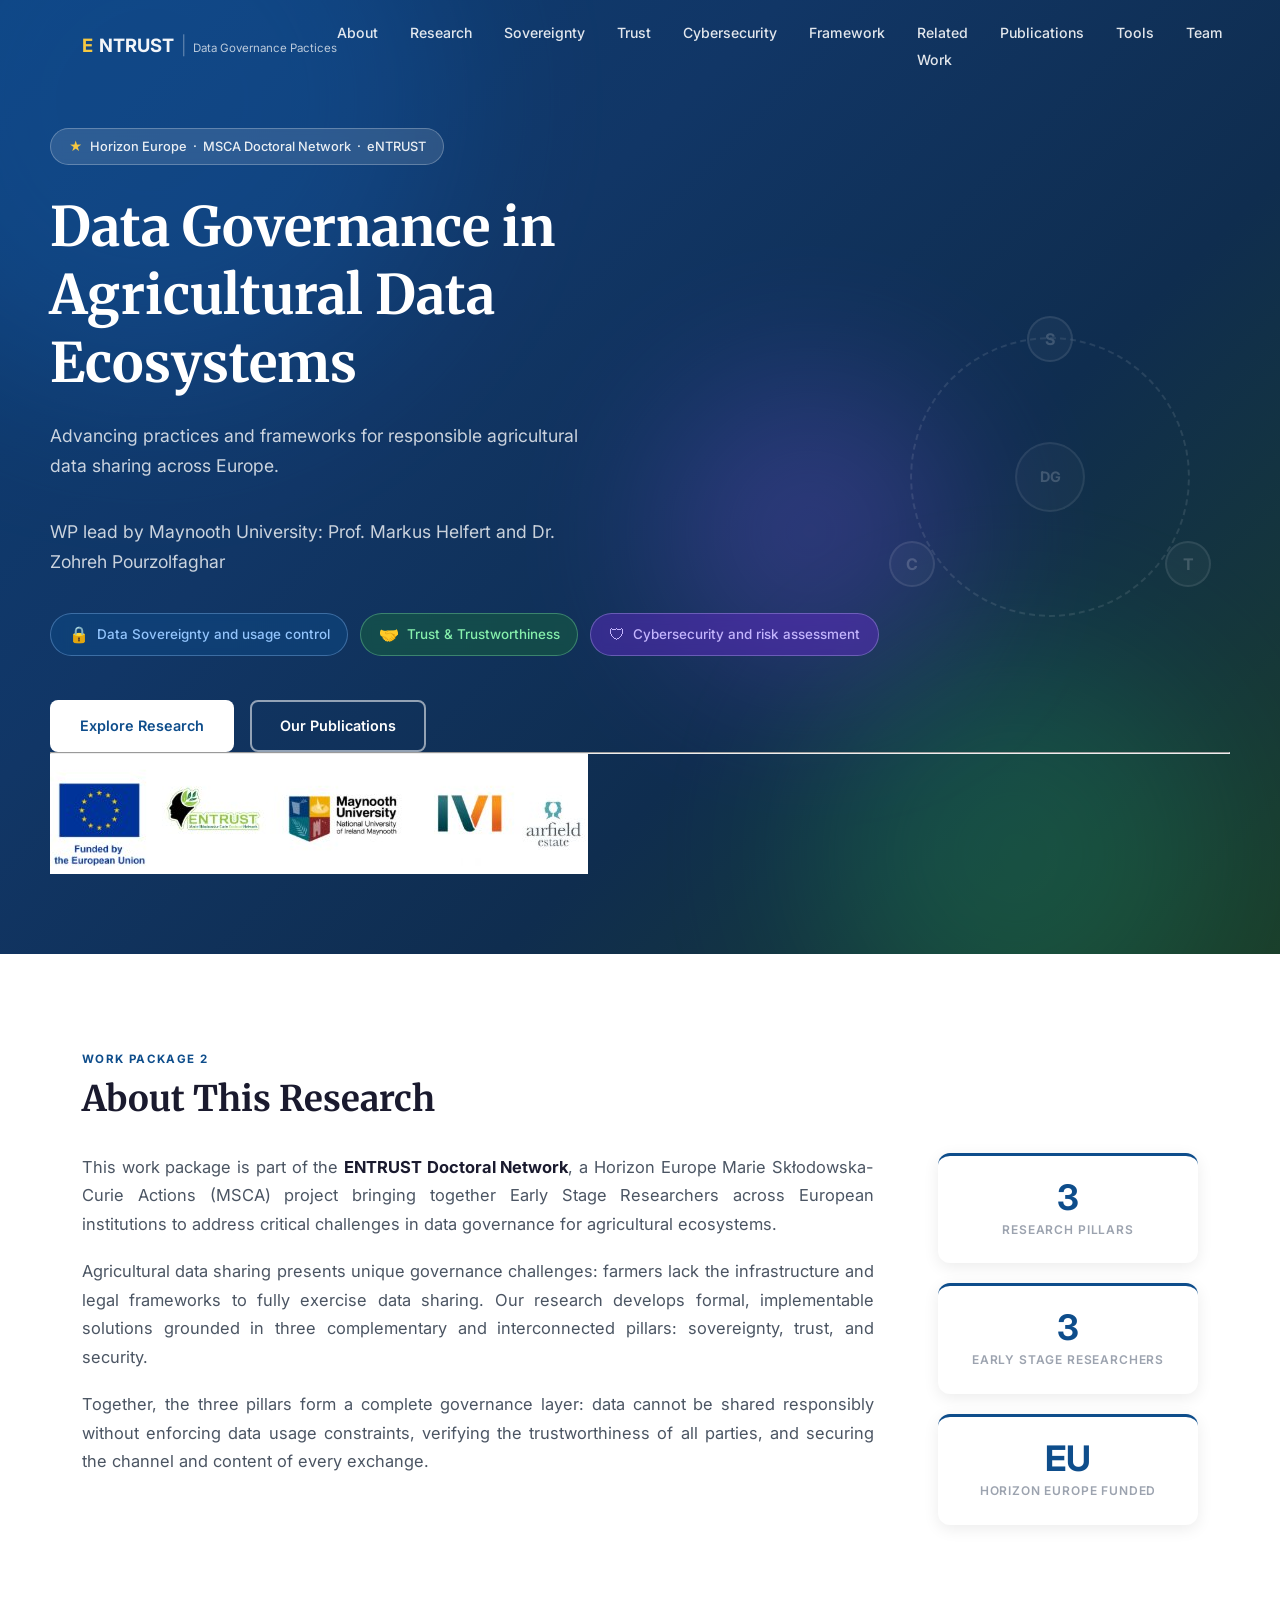
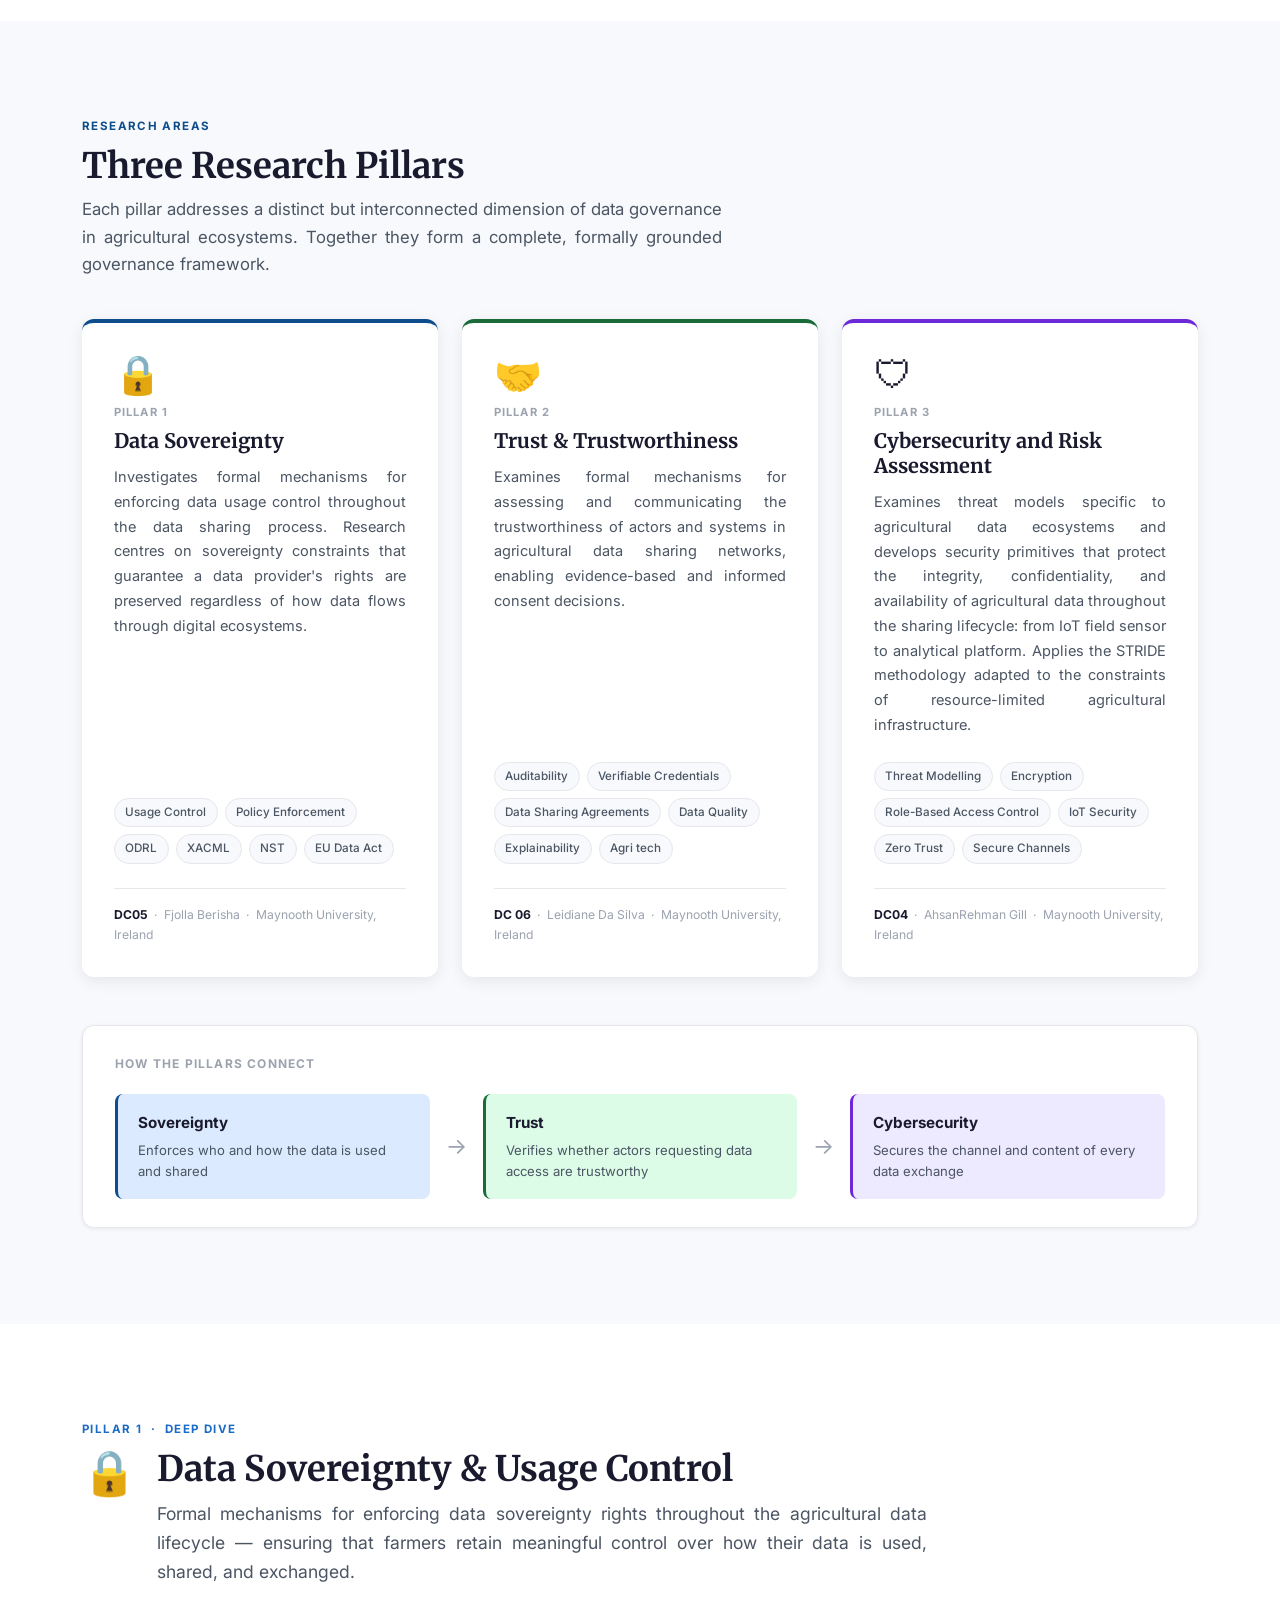
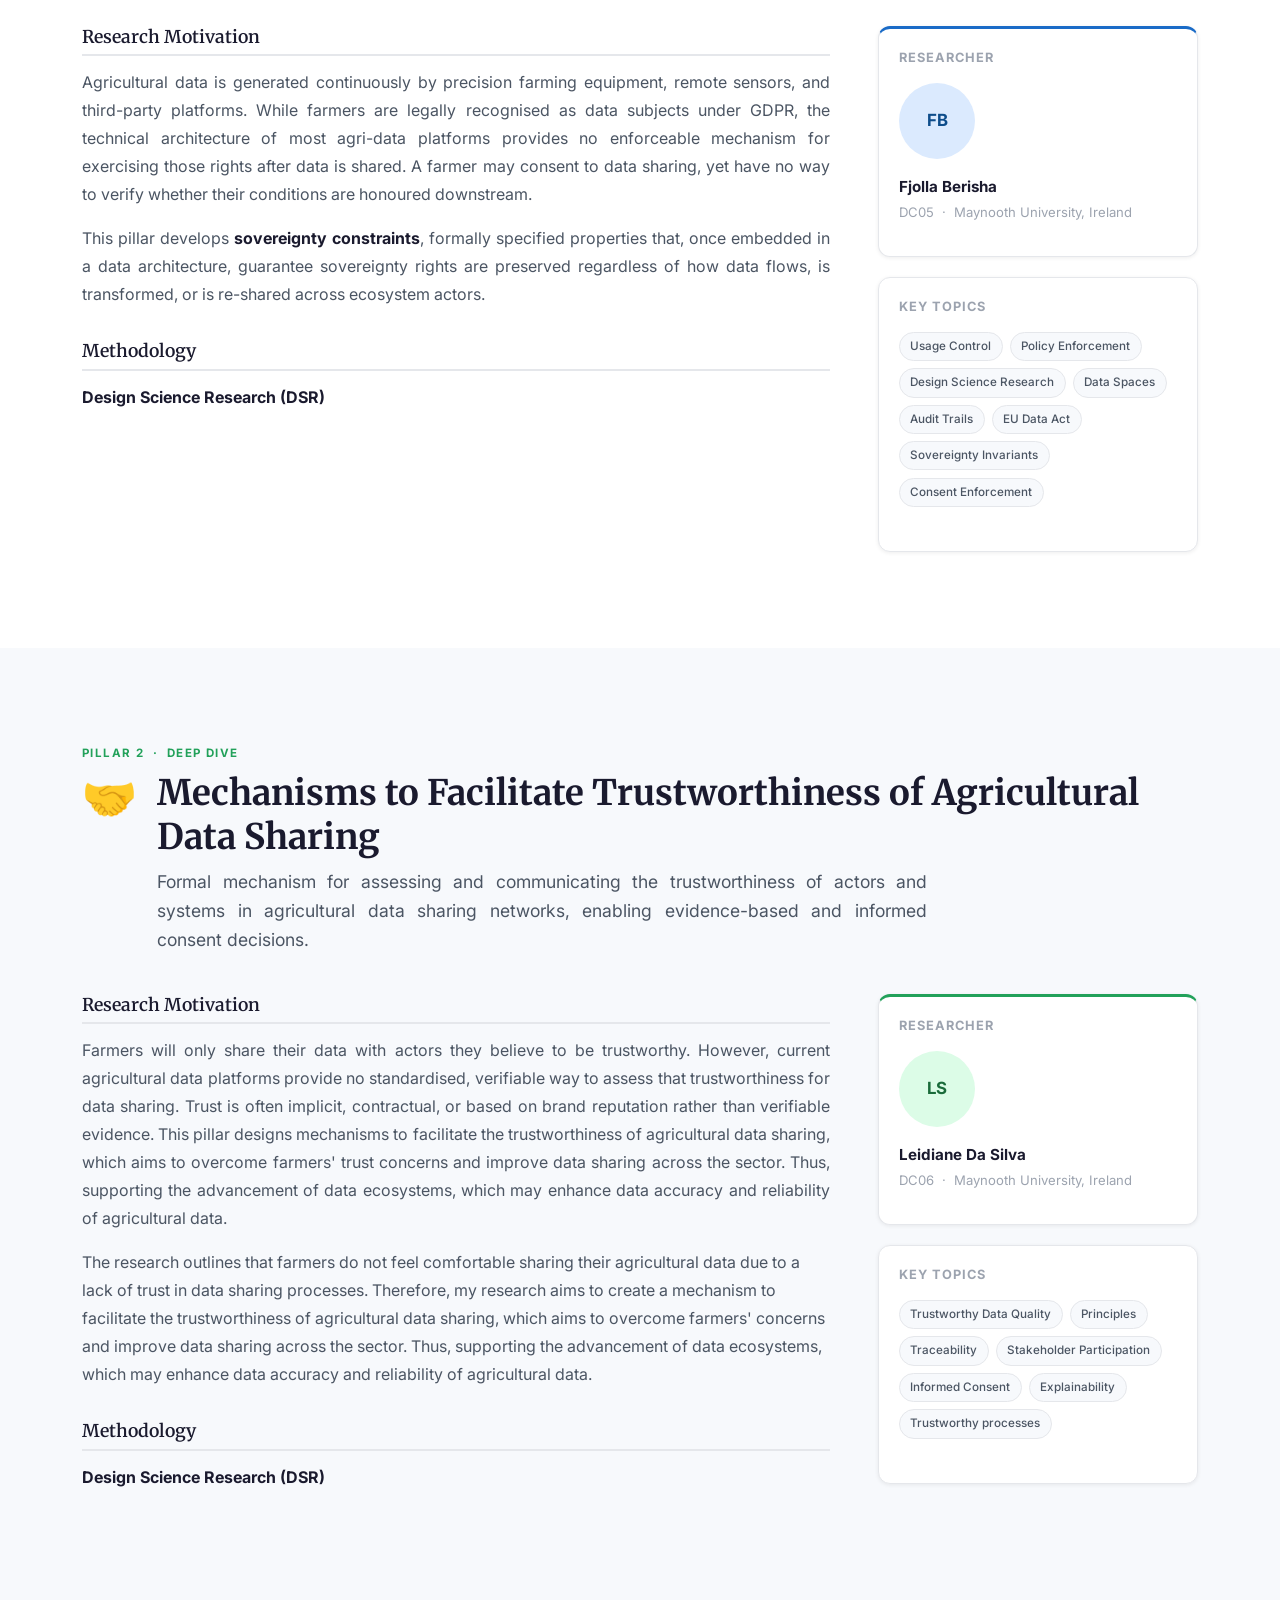
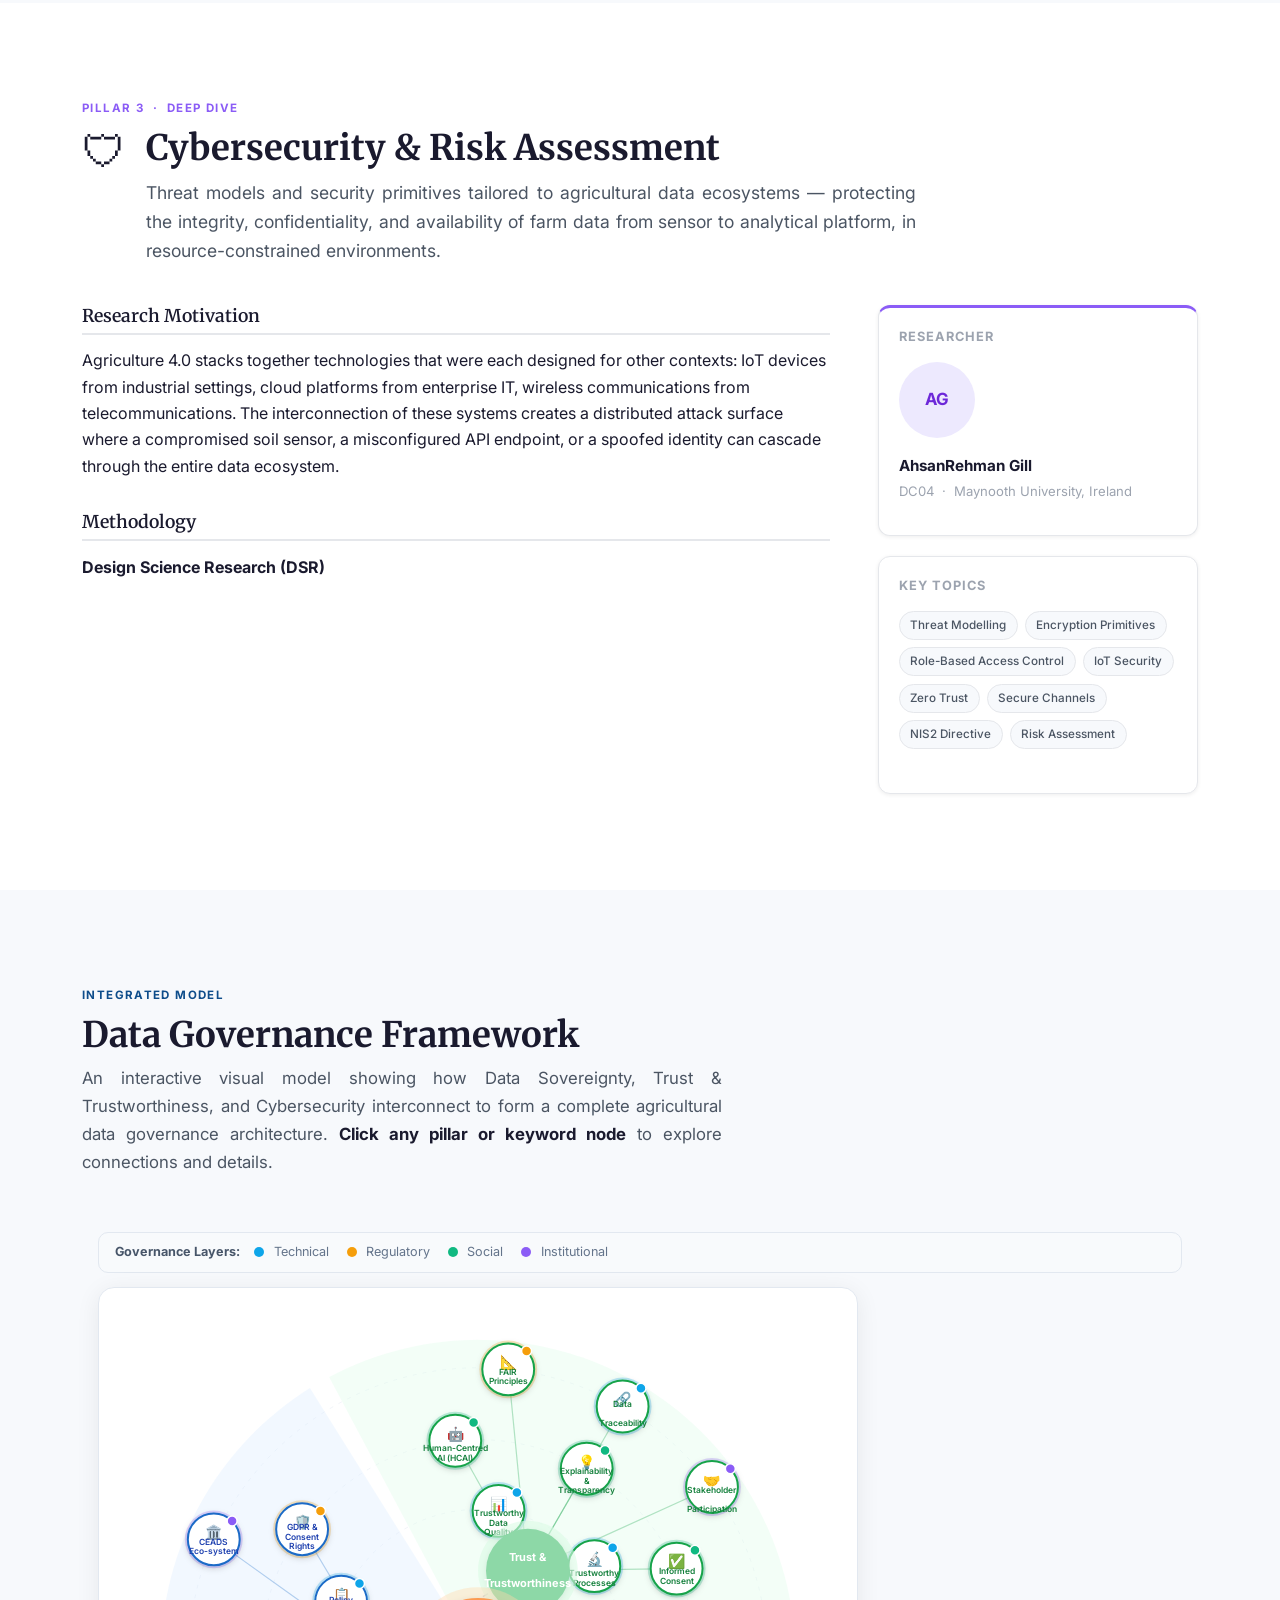
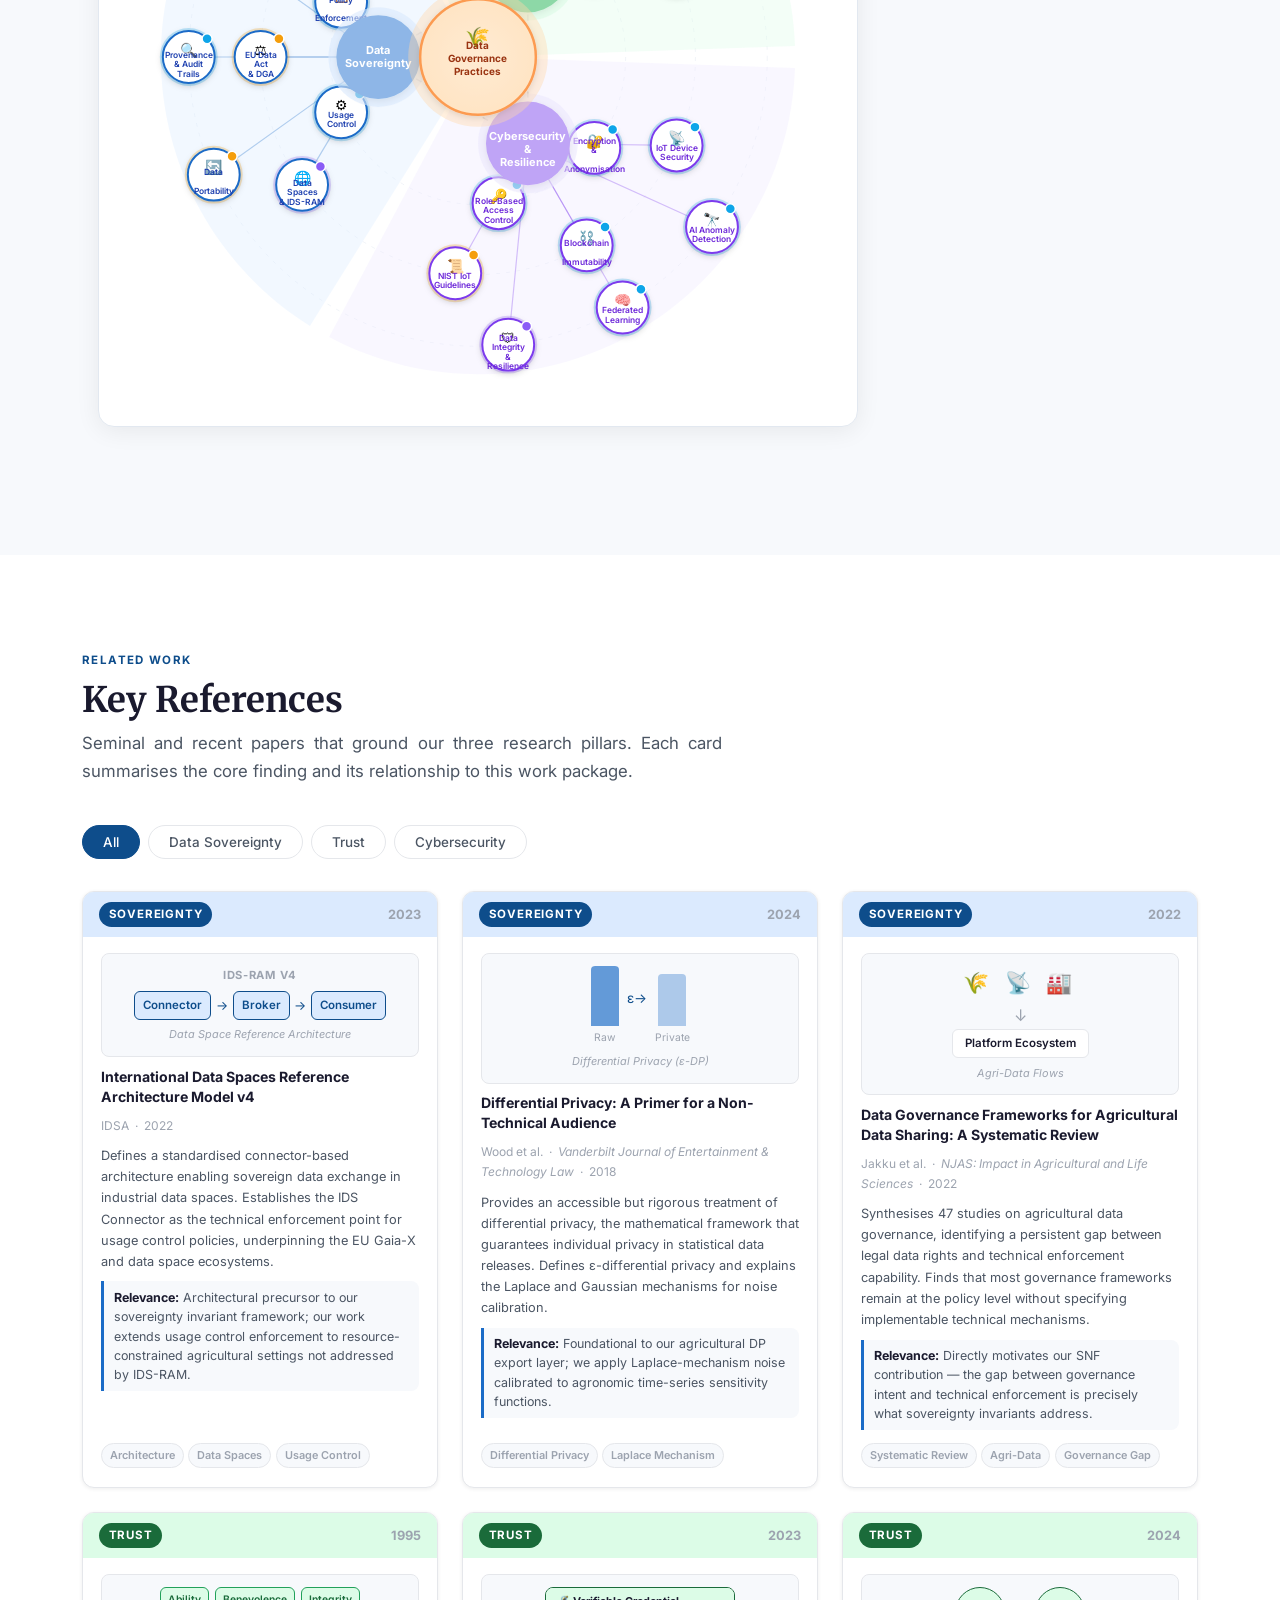
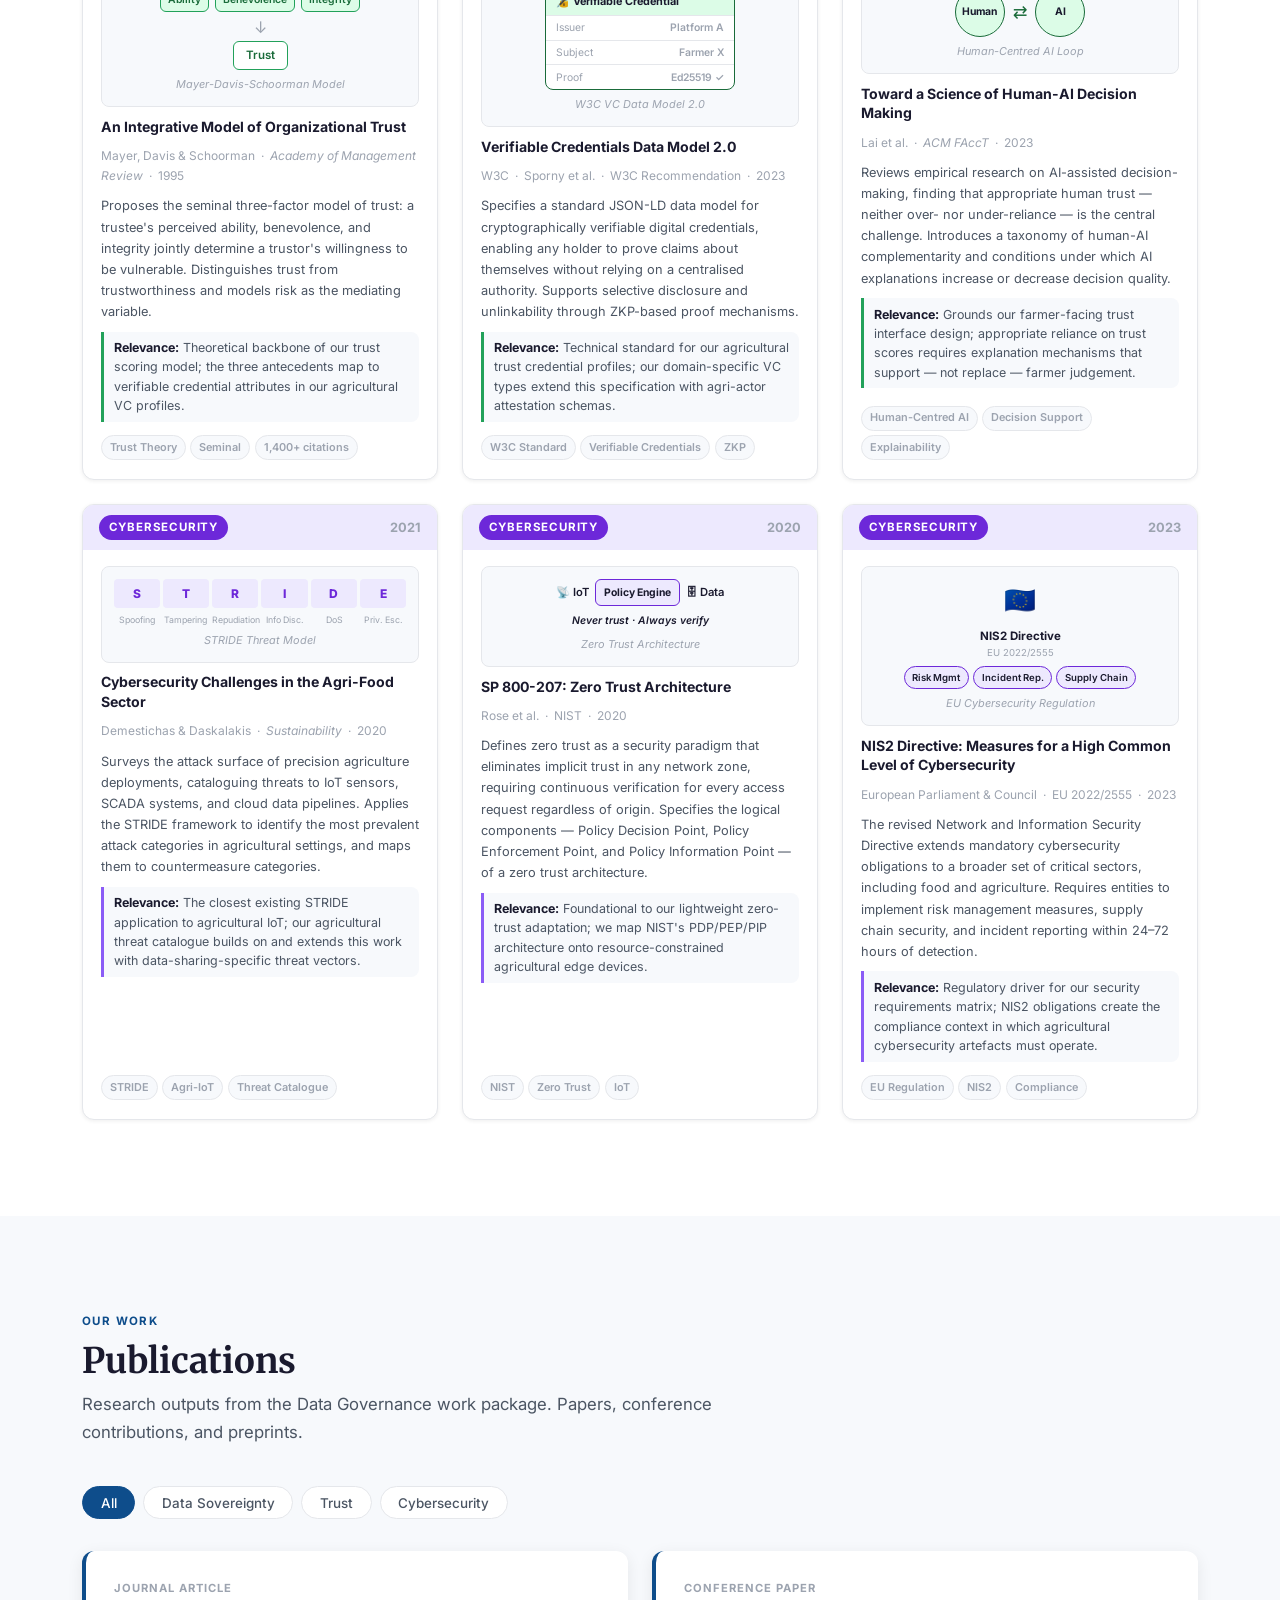
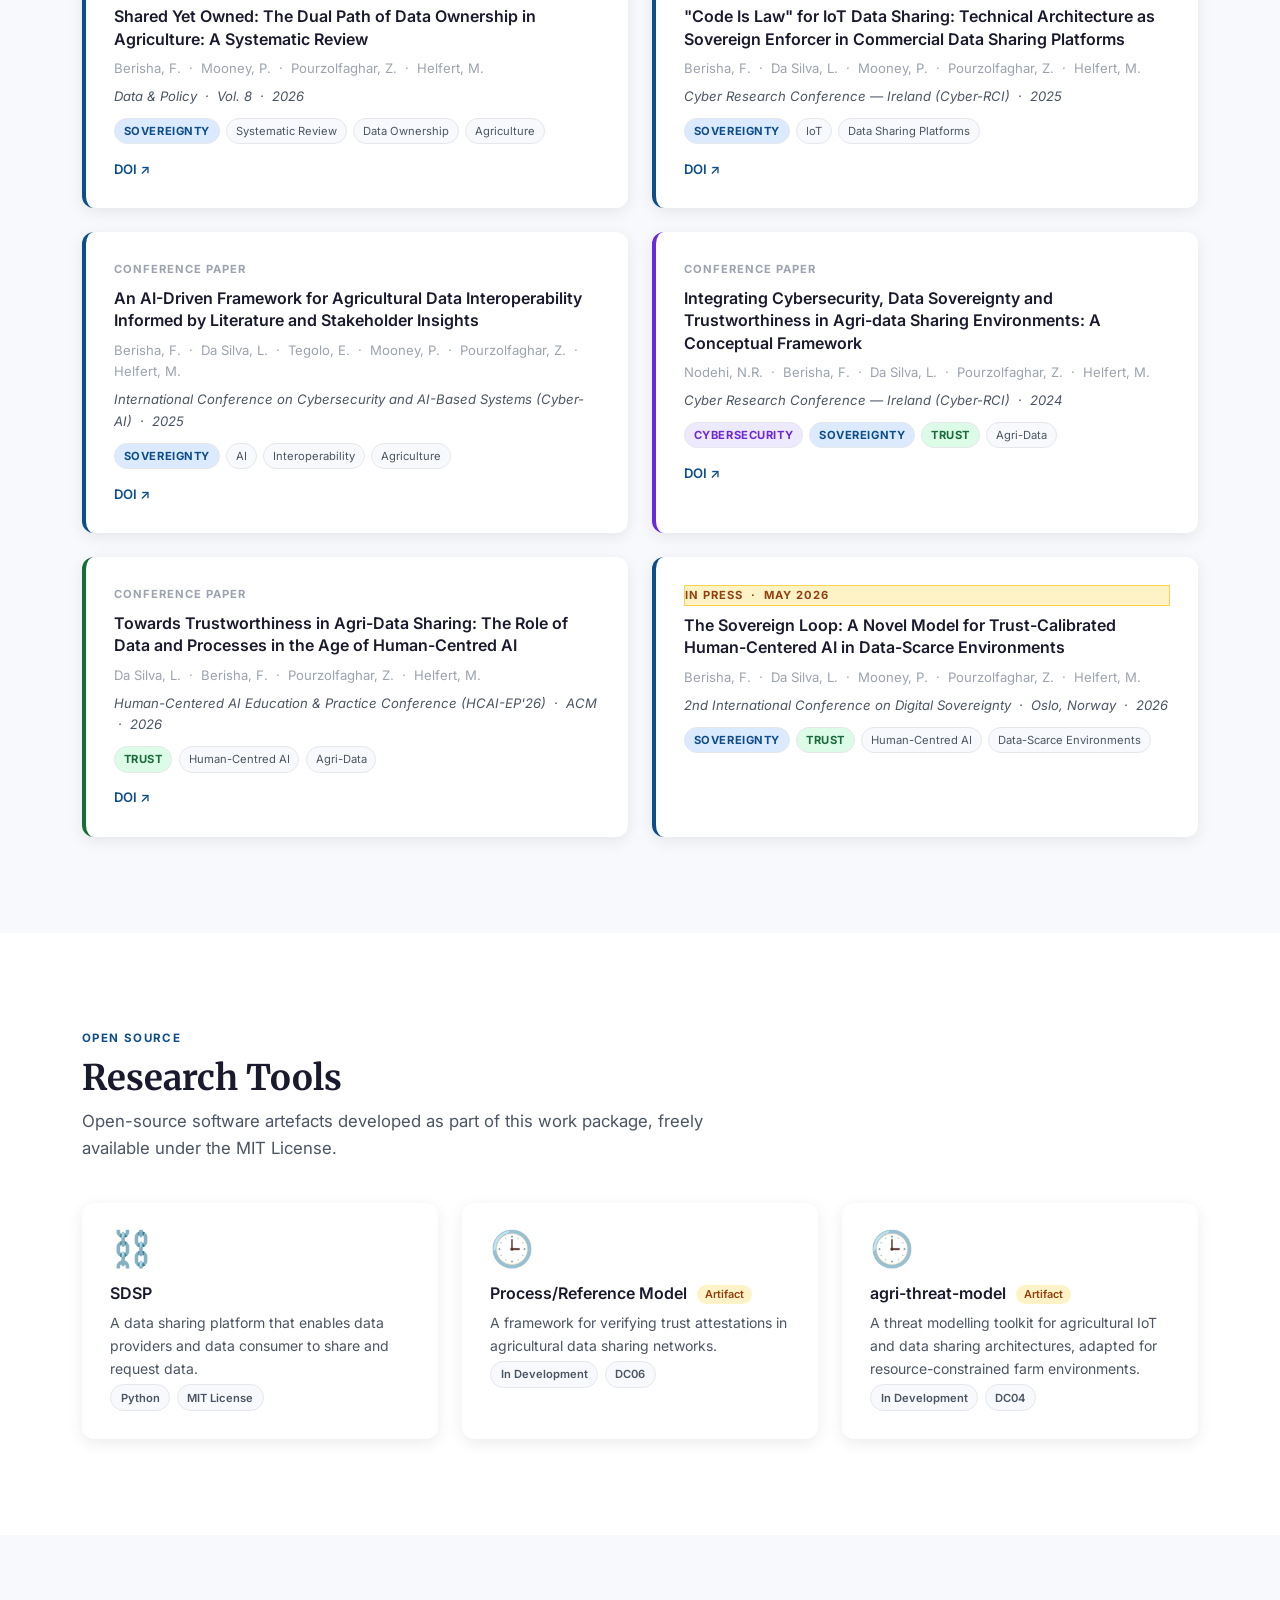
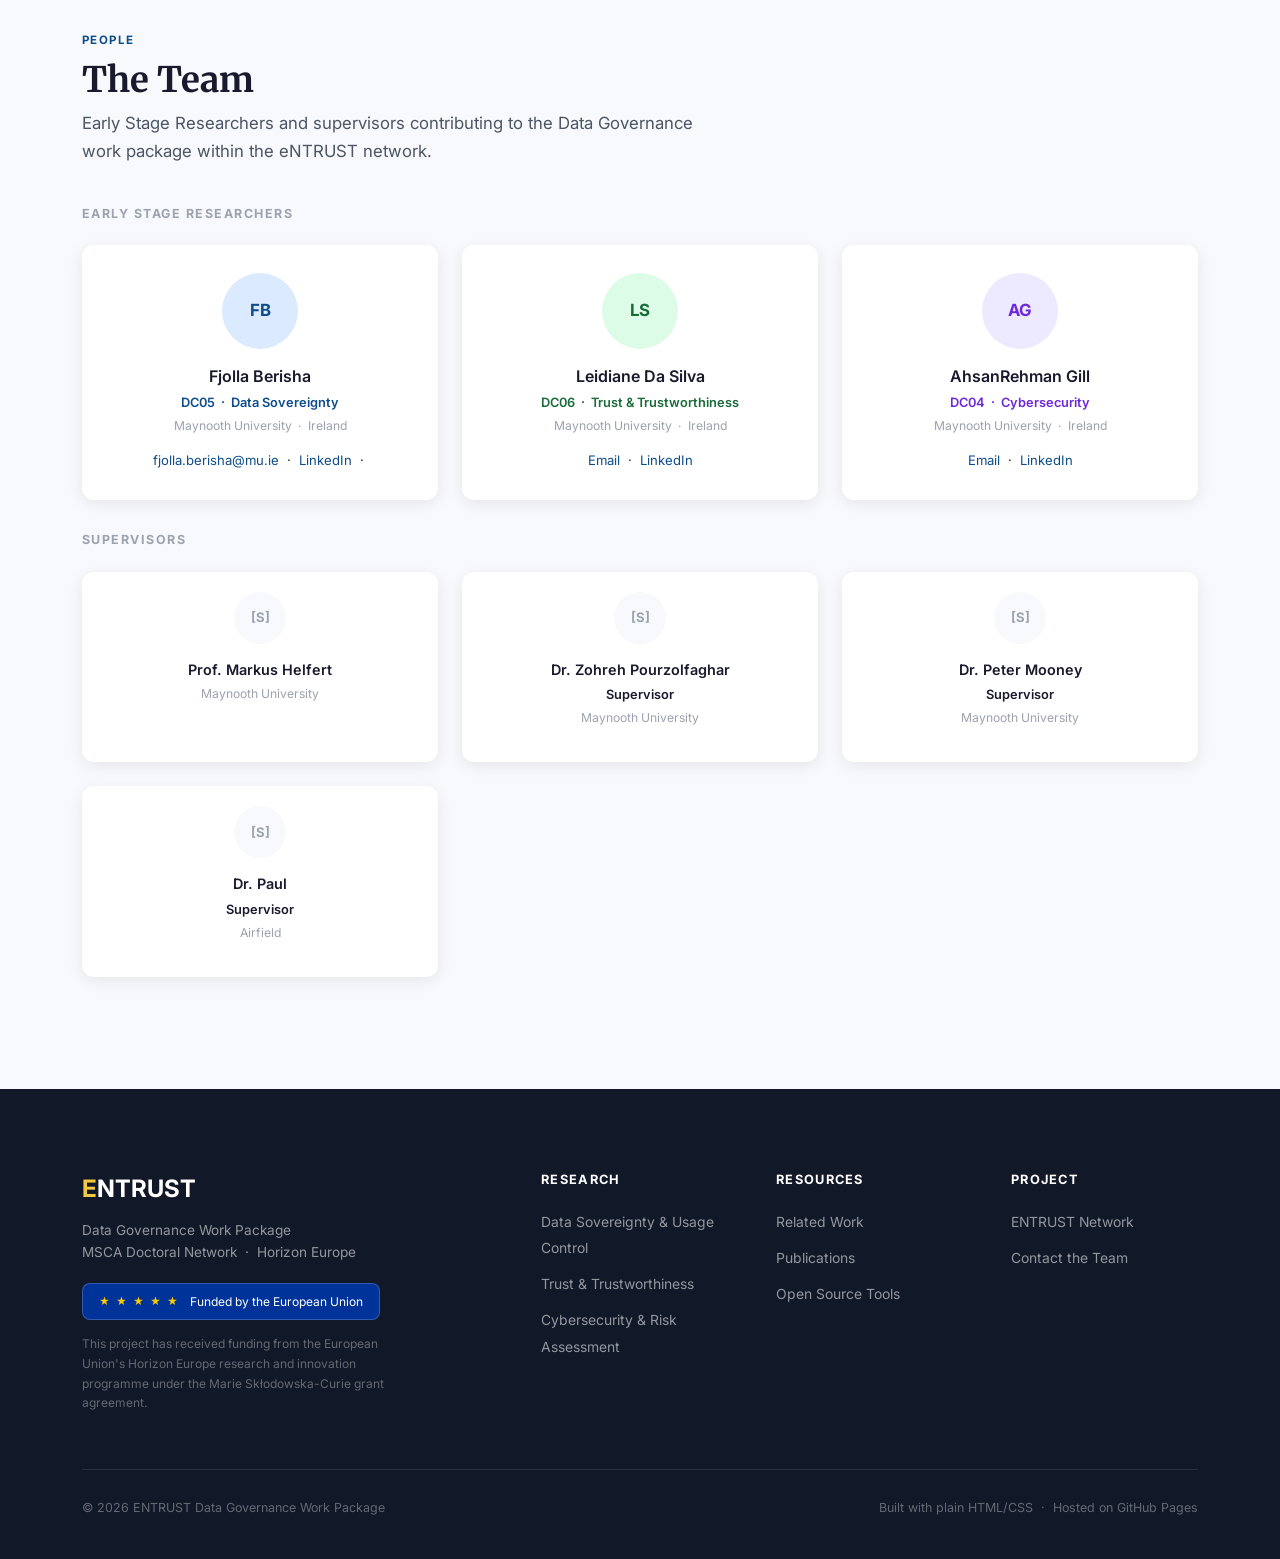
==== commit 1923ffa6: "Update index.html" ====
--- a/index.html
+++ b/index.html
@@ -3,7 +3,7 @@
 <head> 
   <meta charset="UTF-8">
   <meta name="viewport" content="width=device-width, initial-scale=1.0">
-  <meta name="description" content="Data Governance Work Package - eNTRUST Doctoral Network, Horizon Europe MSCA">
+  <meta name="description" content="Data Governance Work Package - ENTRUST Doctoral Network, Horizon Europe MSCA">
   <title>Data Governance Practices for agri data sharing | ENTRUST Doctoral Network</title>
   <link rel="stylesheet" href="style.css">
   <link rel="preconnect" href="https://fonts.googleapis.com">
@@ -73,8 +73,10 @@
         <a href="#publications" class="btn btn-outline">Our Publications</a>
       </div>
 		<div class="hero-logos">
+			<hr>
         <img src="[data-uri]" alt="Project partners: EU, ENTRUST, Maynooth University, IVI, Airfield Estate">
-      </div>
+      </h3>
+		</div>
     </div>
     <div class="hero-visual" aria-hidden="true">
       <div class="orbit-wrap">
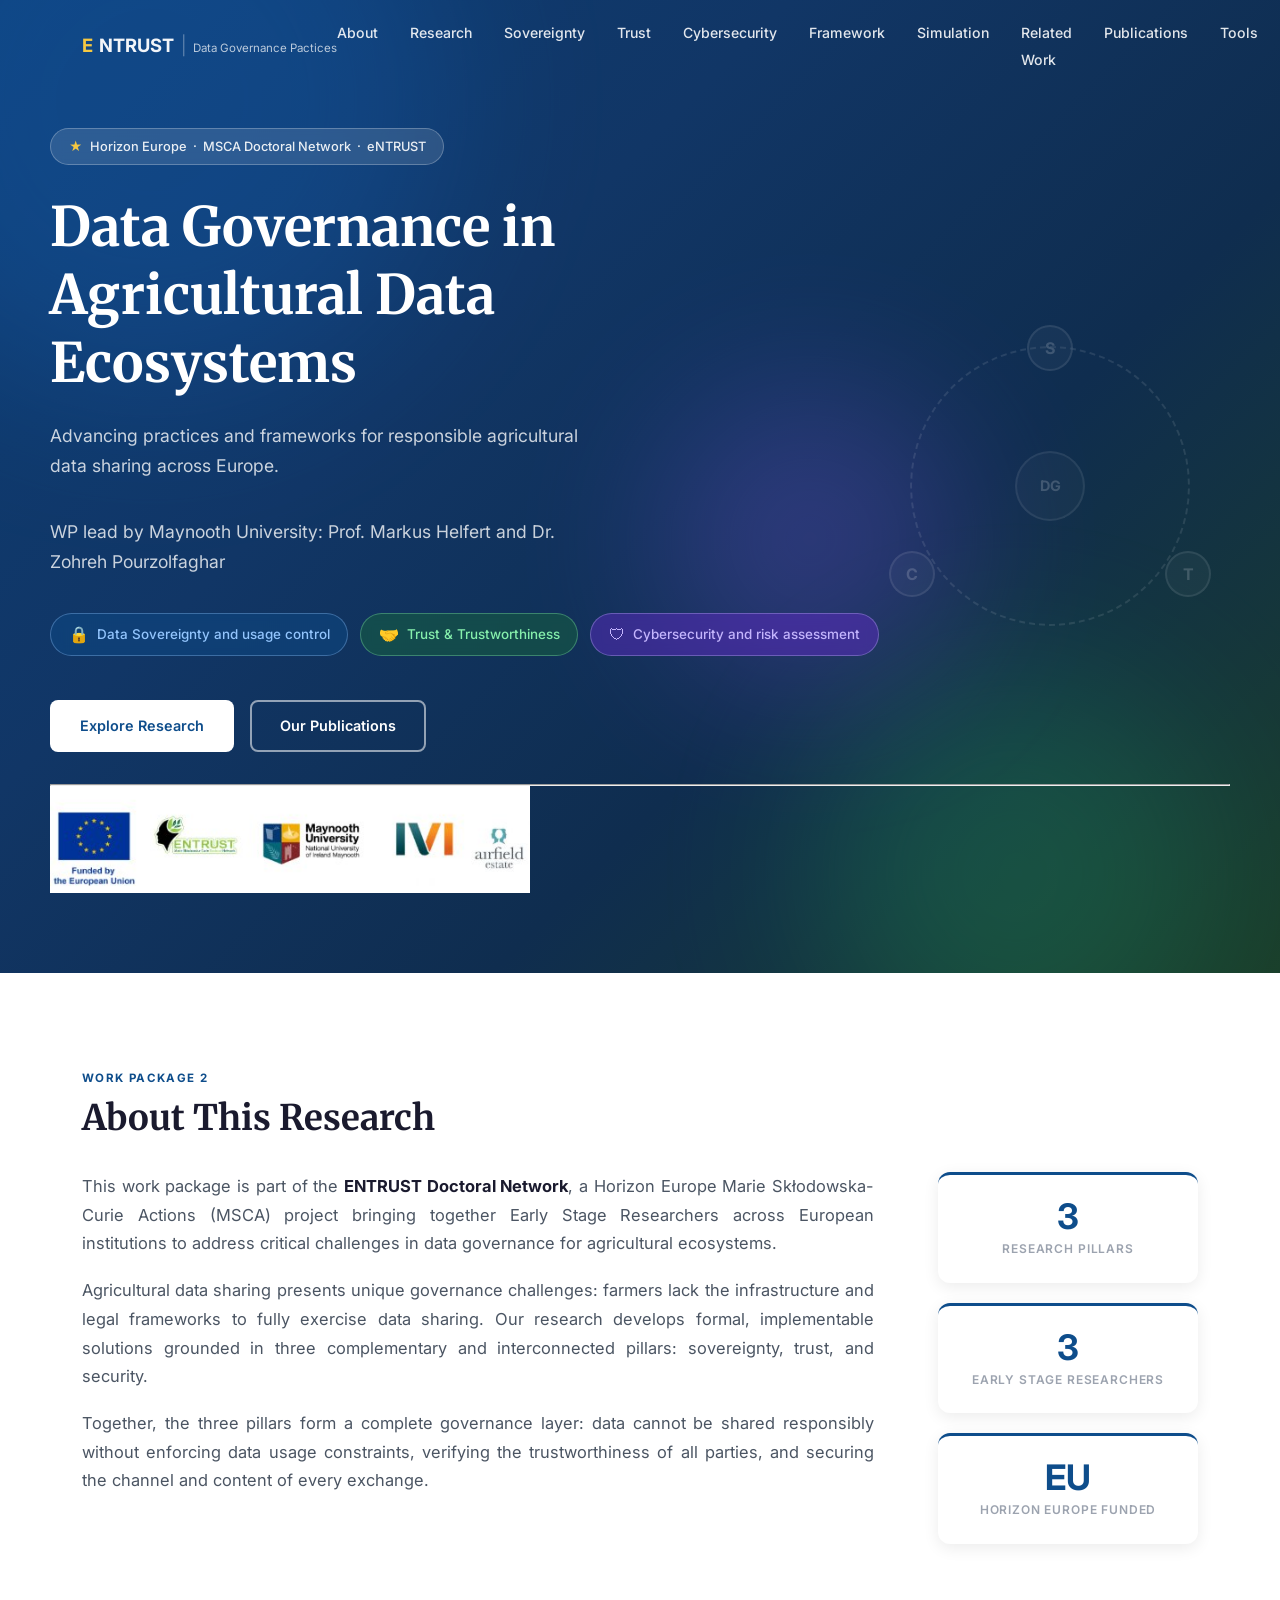
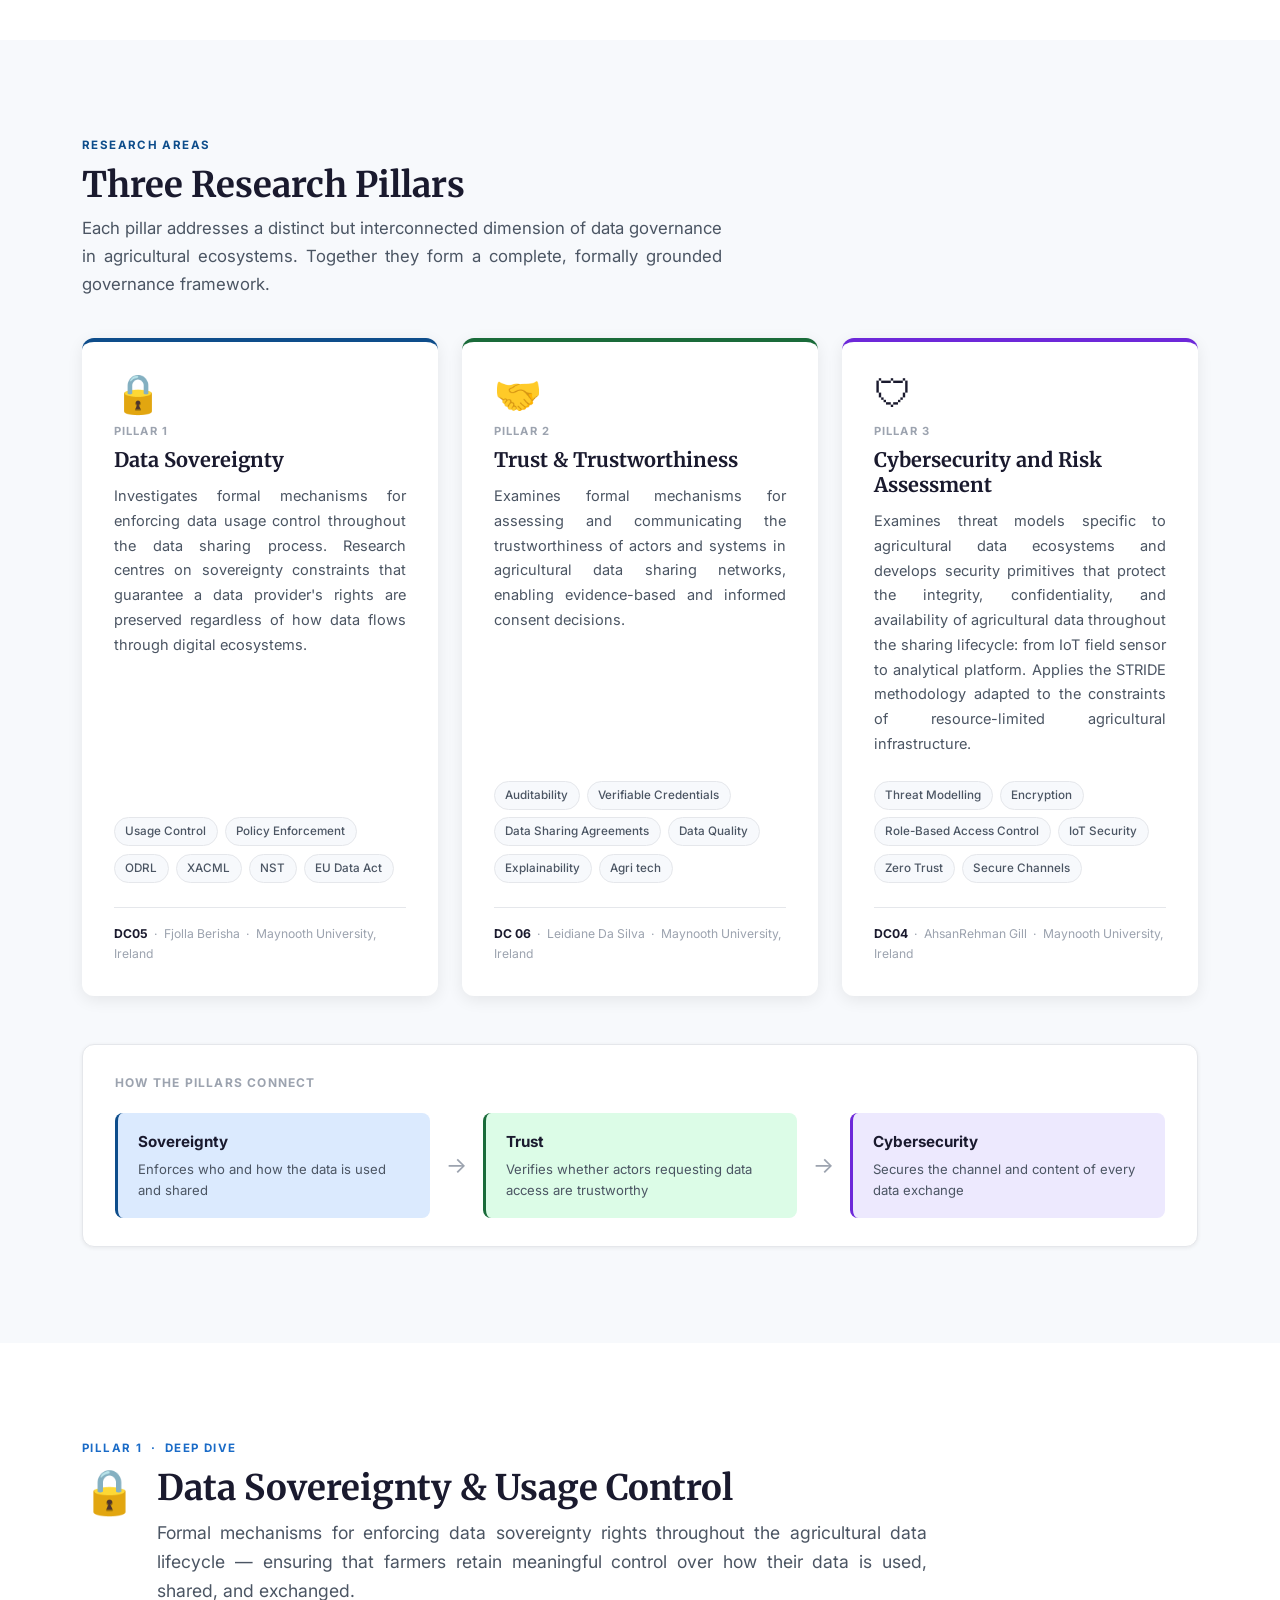
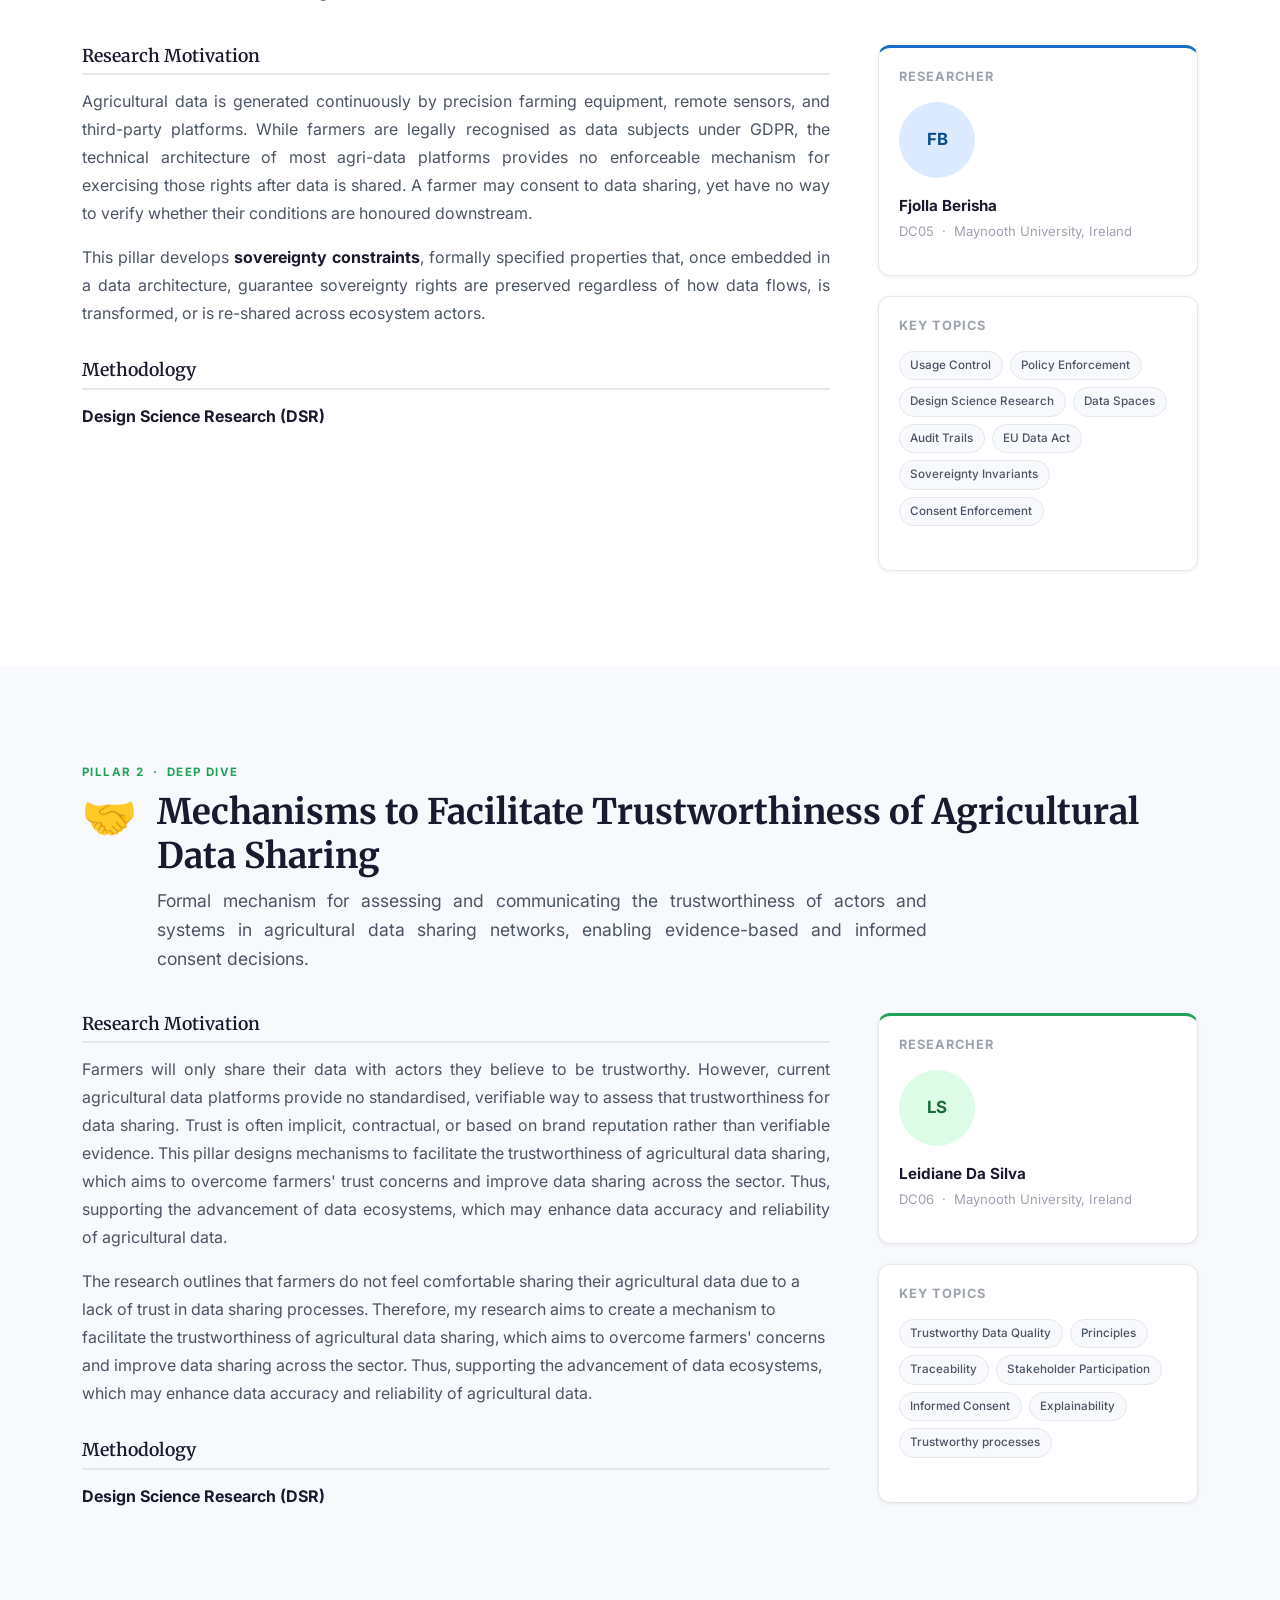
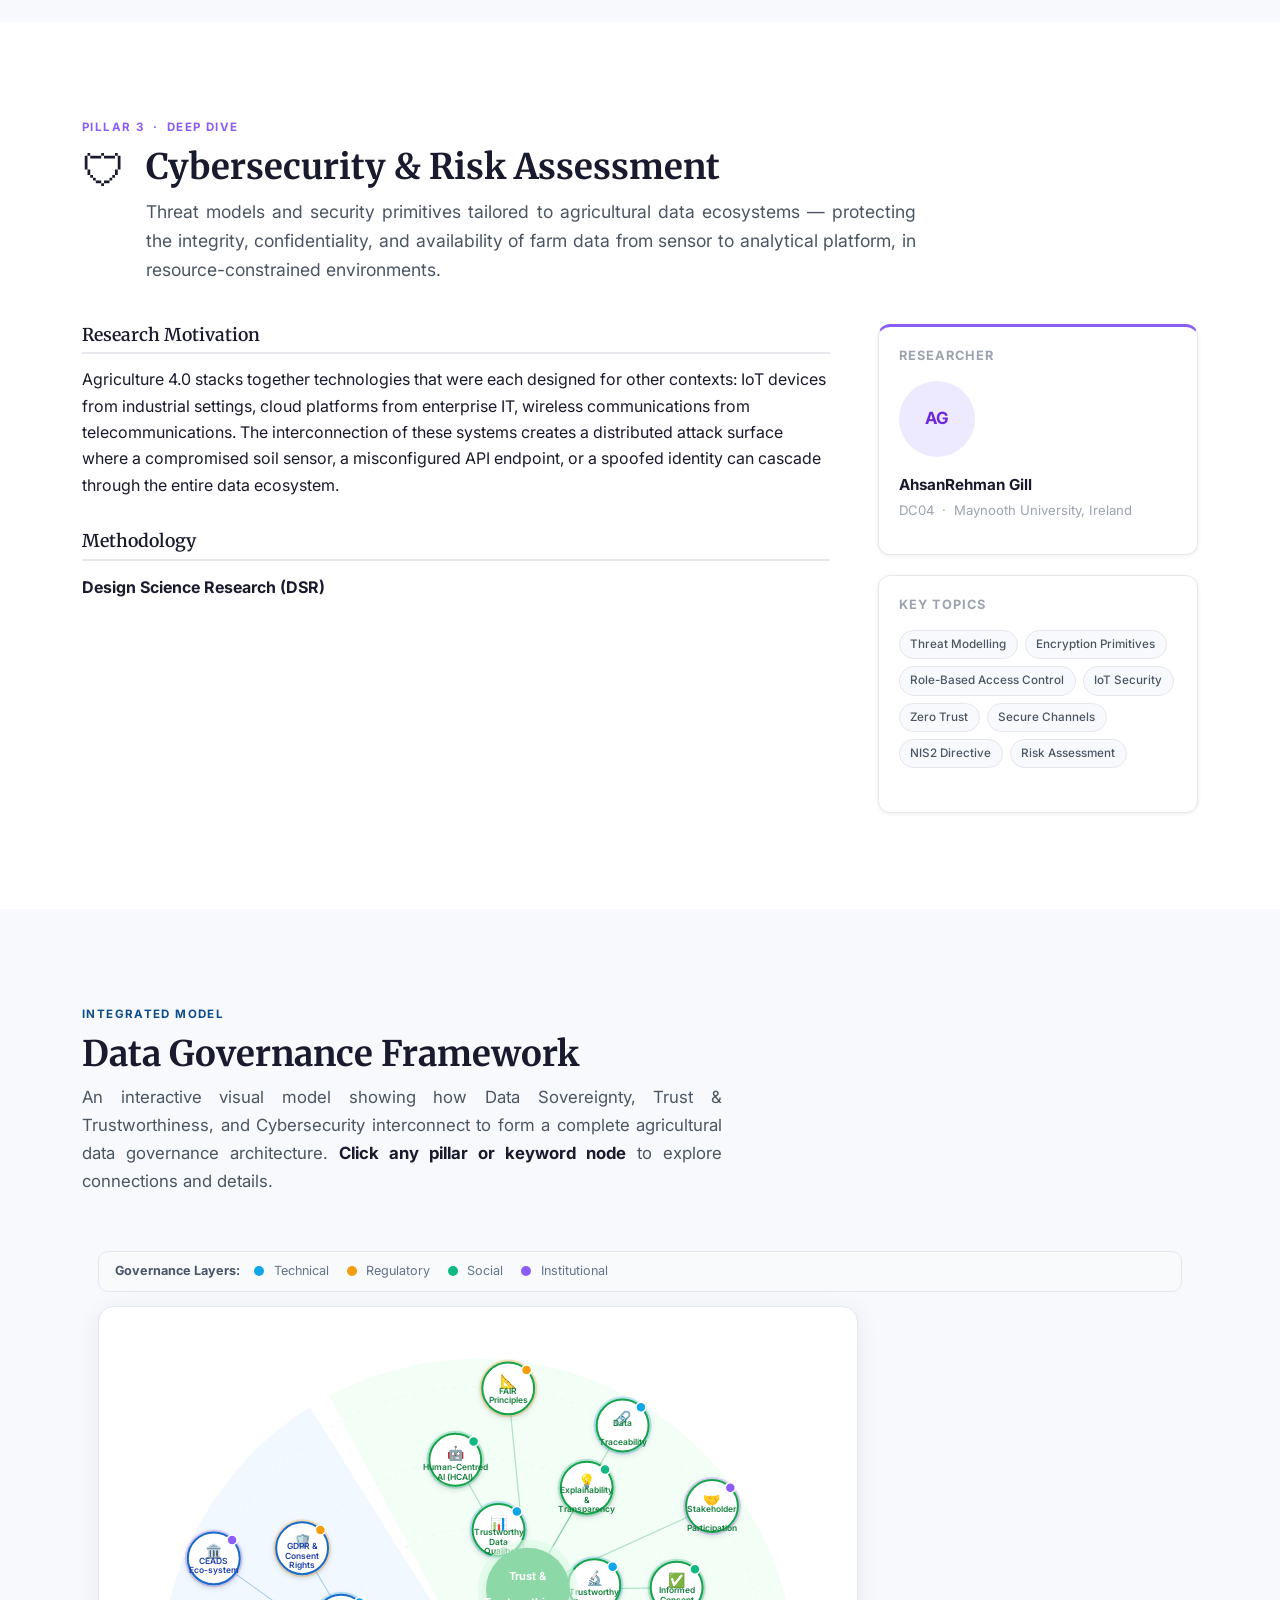
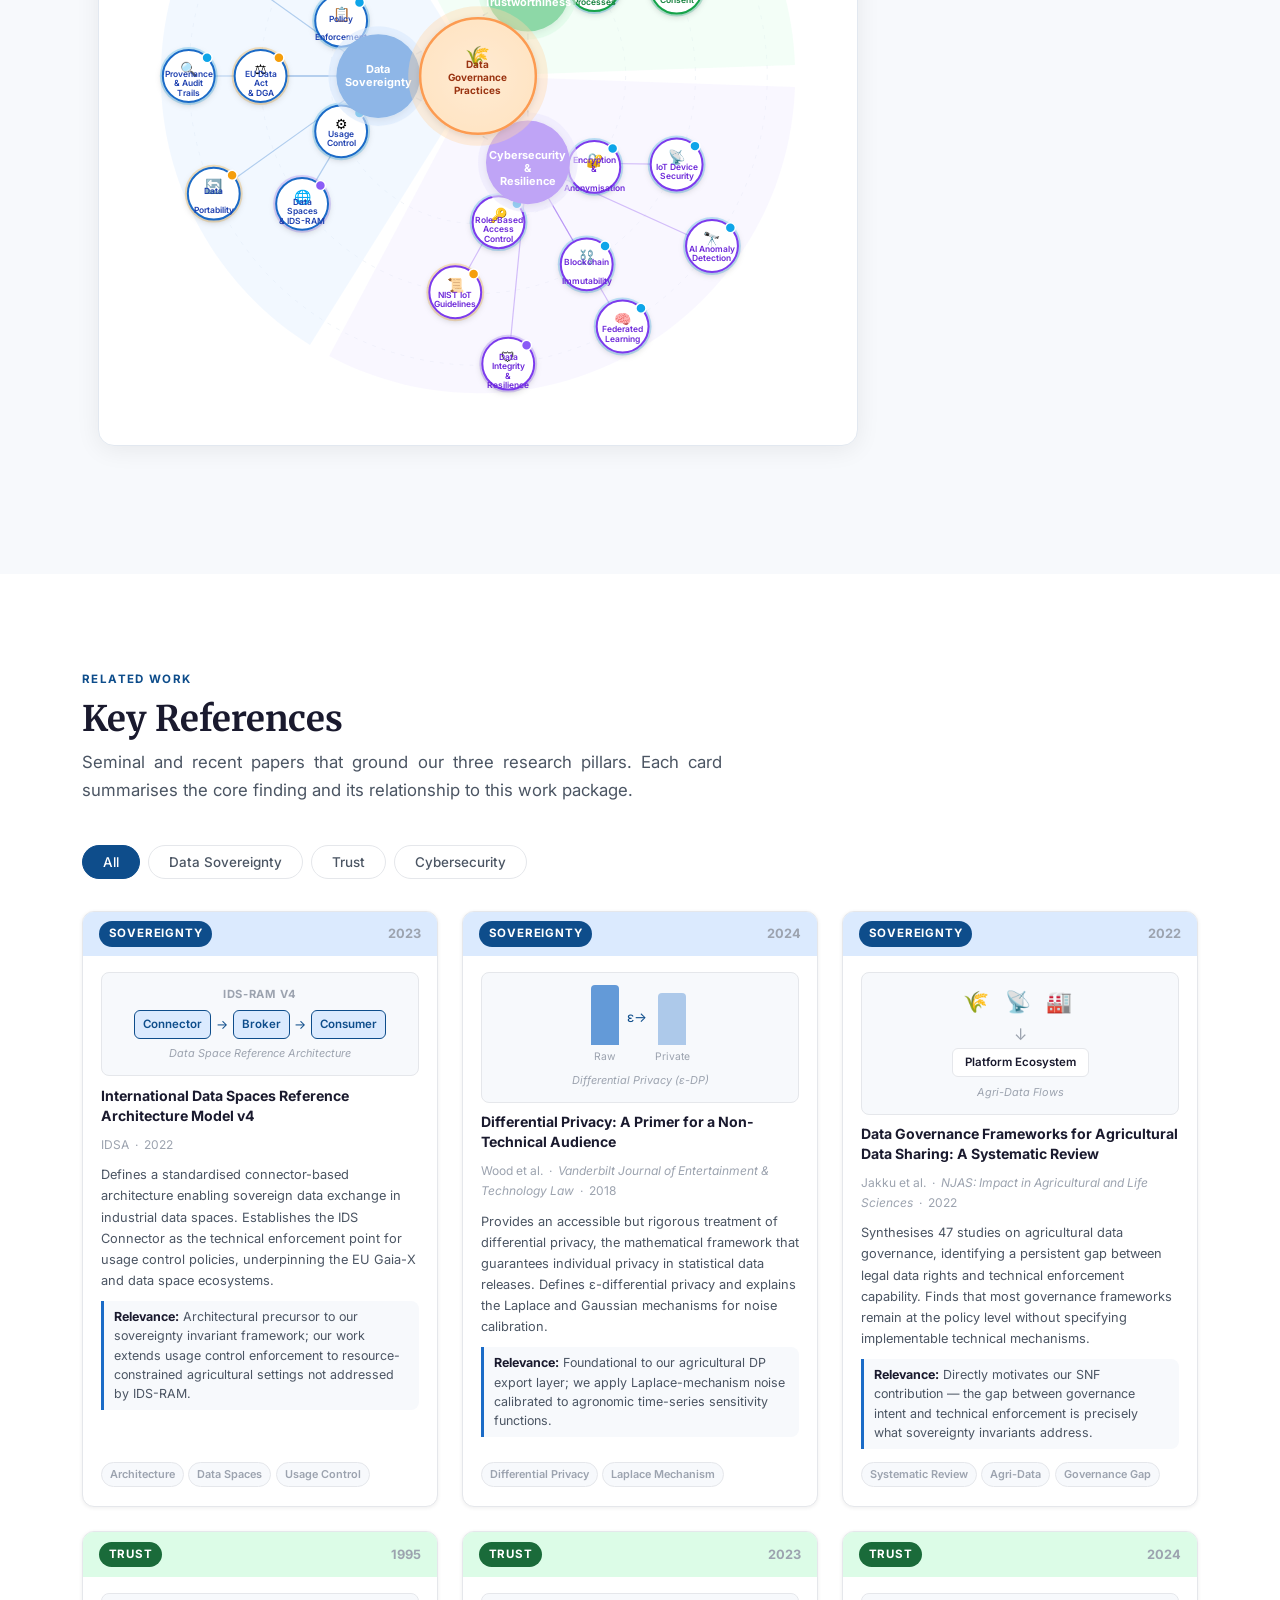
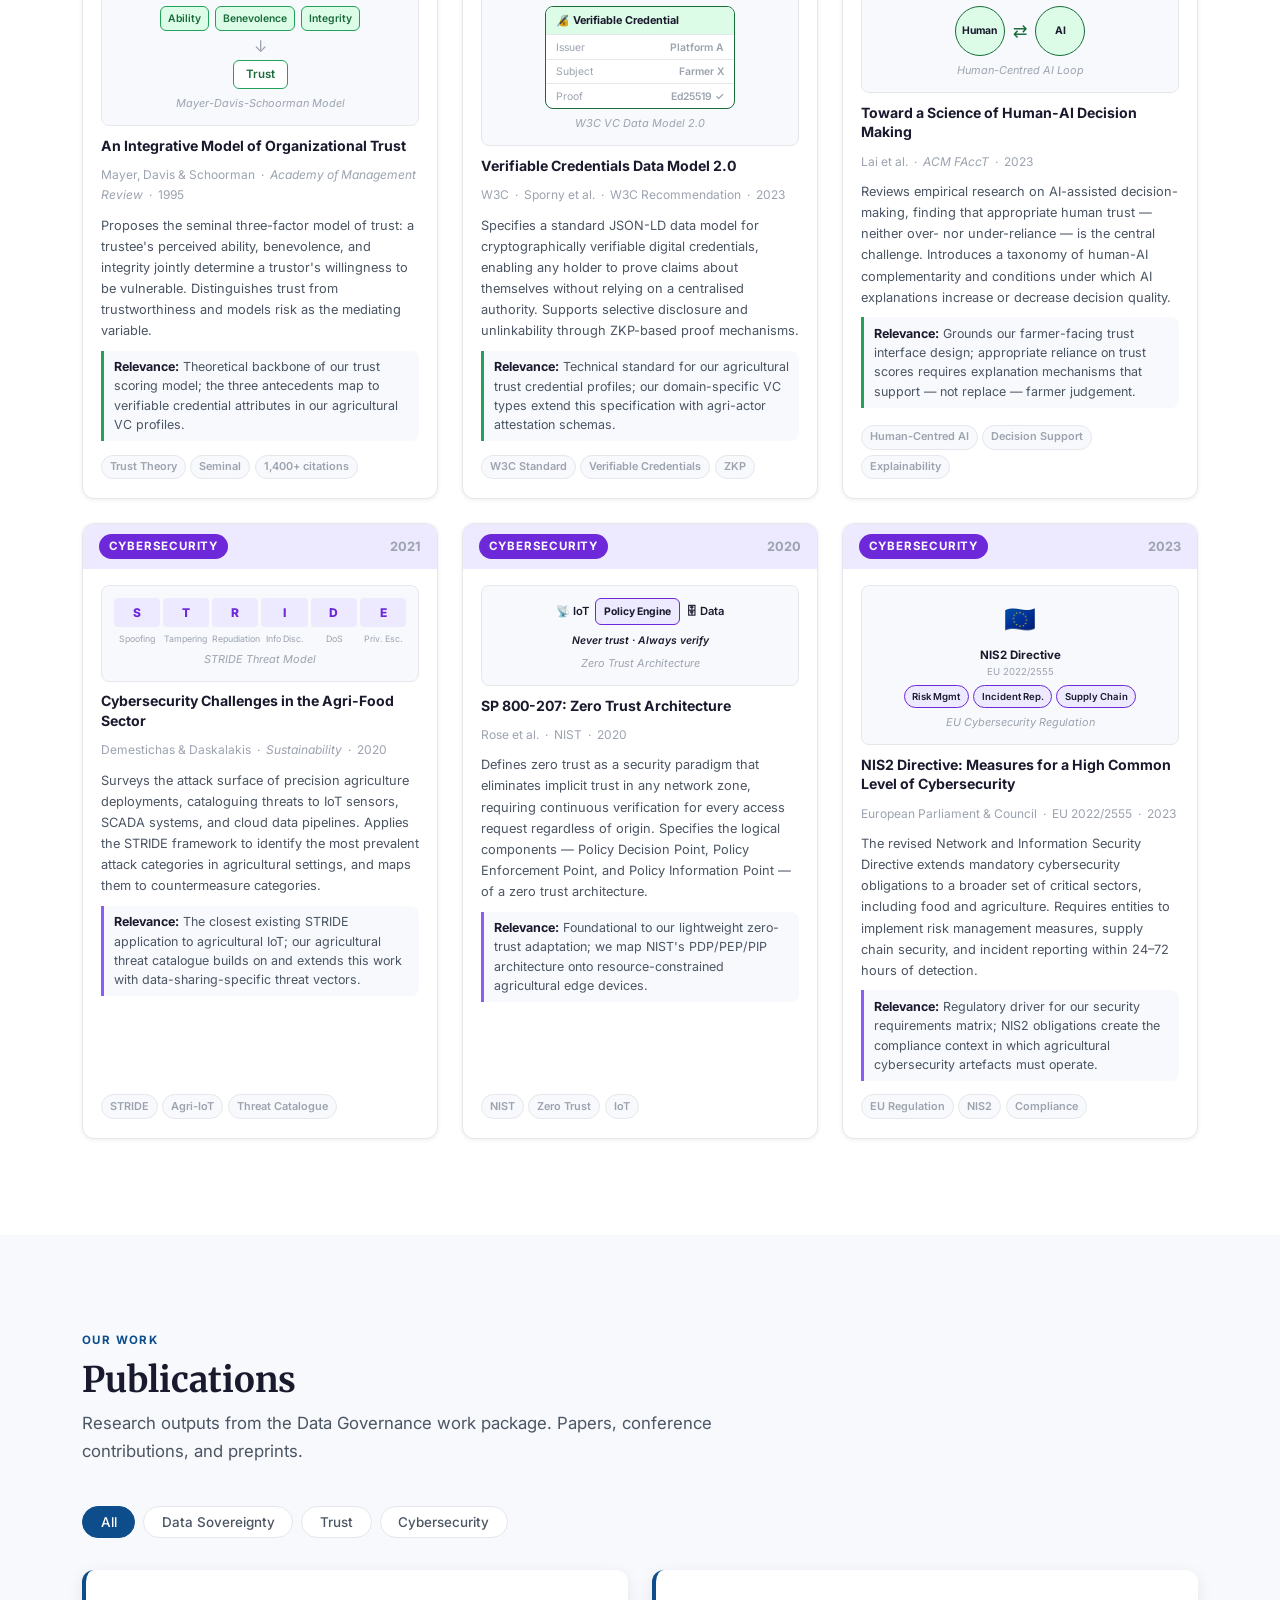
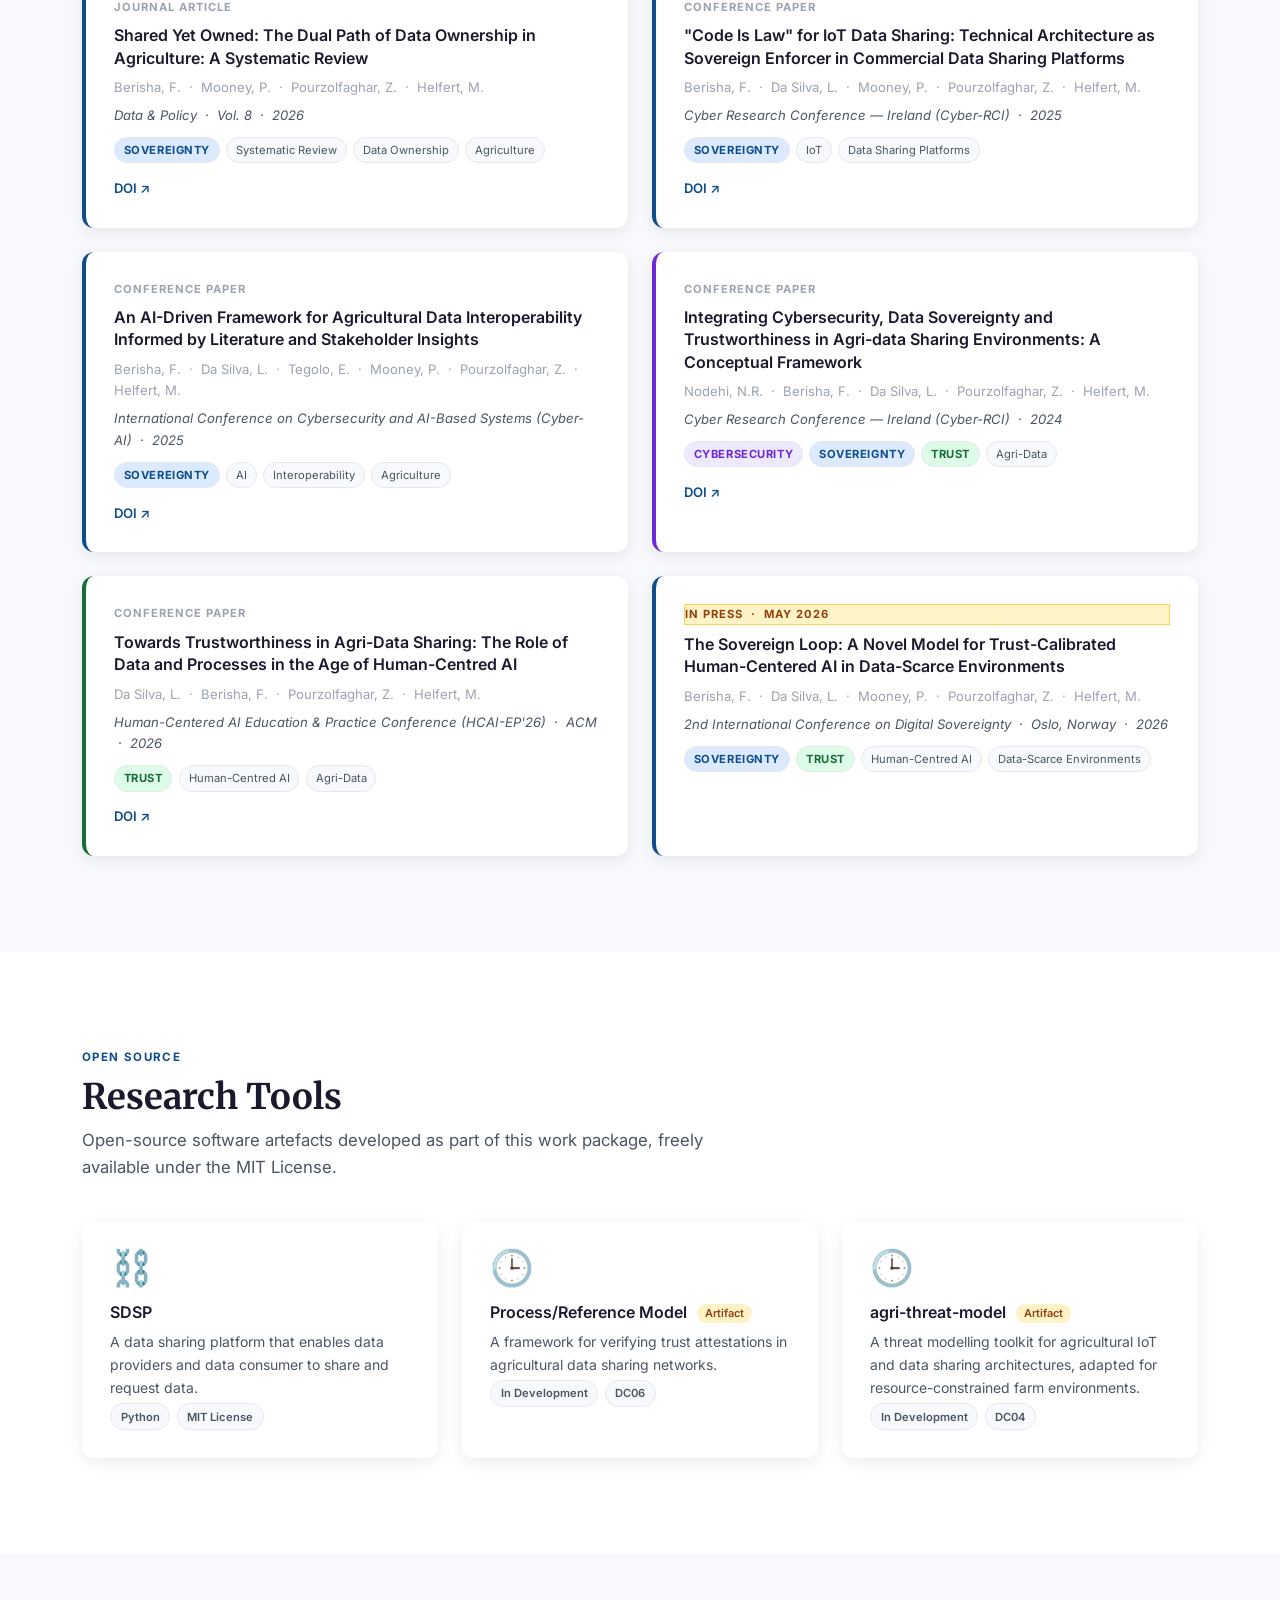
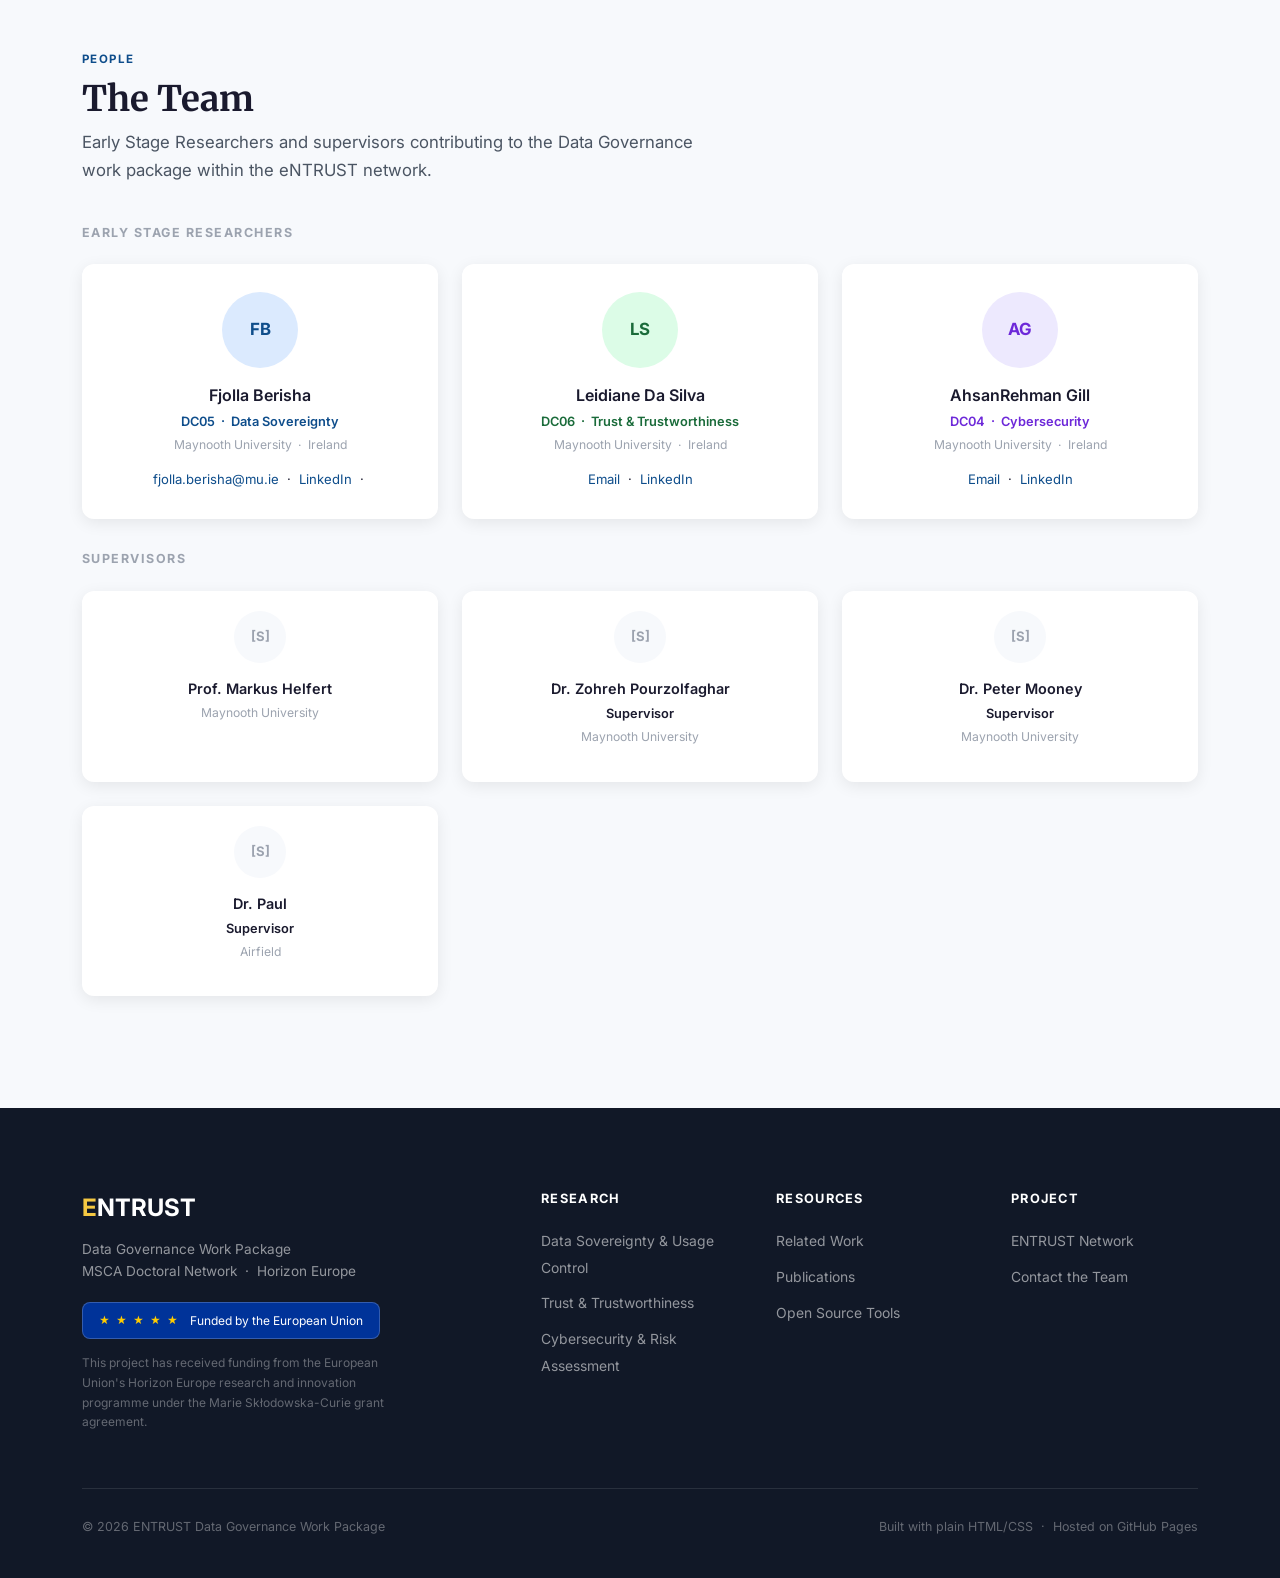
==== commit a0330c15: "Update index.html" ====
--- a/index.html
+++ b/index.html
@@ -30,6 +30,7 @@
         <li><a href="#pillar-trust">Trust</a></li>
         <li><a href="#pillar-cyber">Cybersecurity</a></li>
         <li><a href="#framework">Framework</a></li>
+		<li><a href="#simulation">Simulation</a></li>
         <li><a href="#sota">Related Work</a></li>
         <li><a href="#publications">Publications</a></li>
         <li><a href="#tools">Tools</a></li>
--- a/style.css
+++ b/style.css
@@ -55,7 +55,15 @@
   background: var(--white);
   line-height: 1.65;
 }
-
+.hero-logos {
+  margin-top: 2rem;
+}
+.hero-logos img {
+  max-width: 480px;
+  width: 100%;
+  height: auto;
+  display: block;
+}
 h1, h2, h3 {
   font-family: 'Merriweather', Georgia, 'Times New Roman', serif;
   line-height: 1.25;
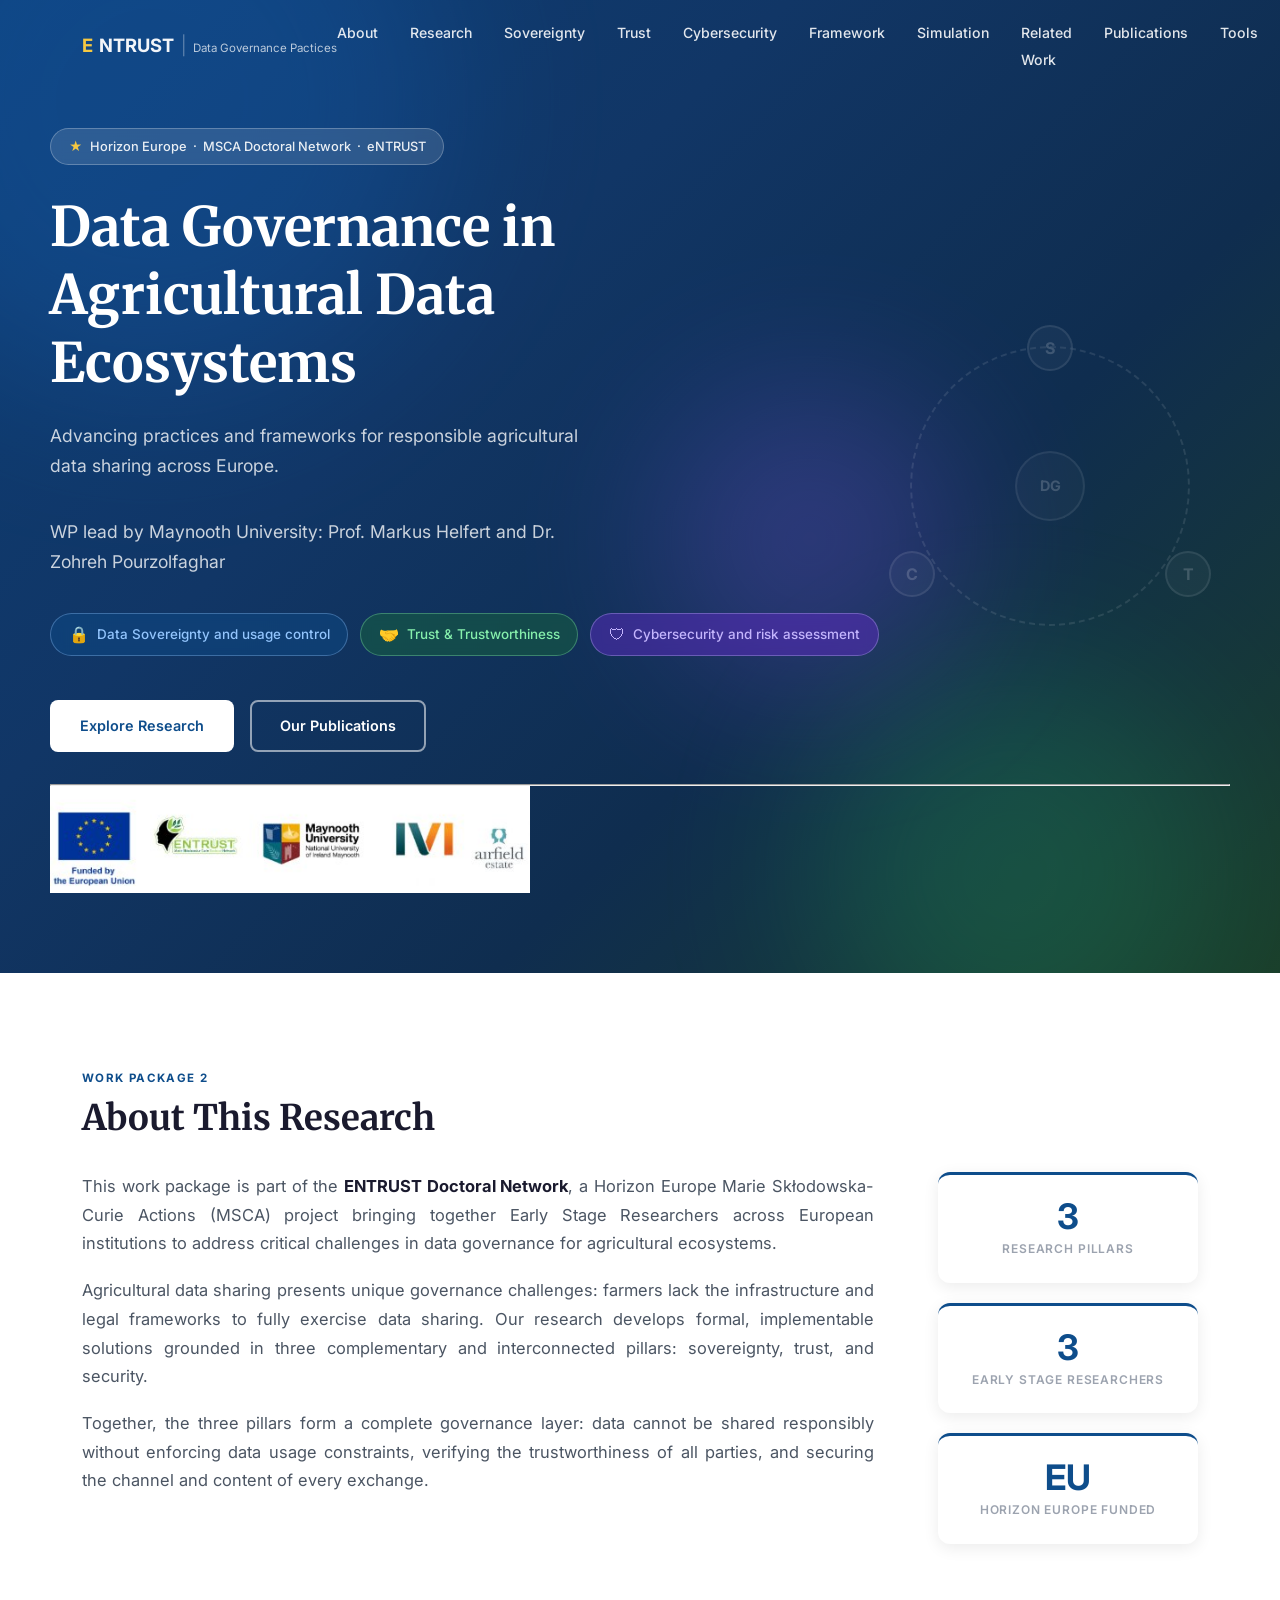
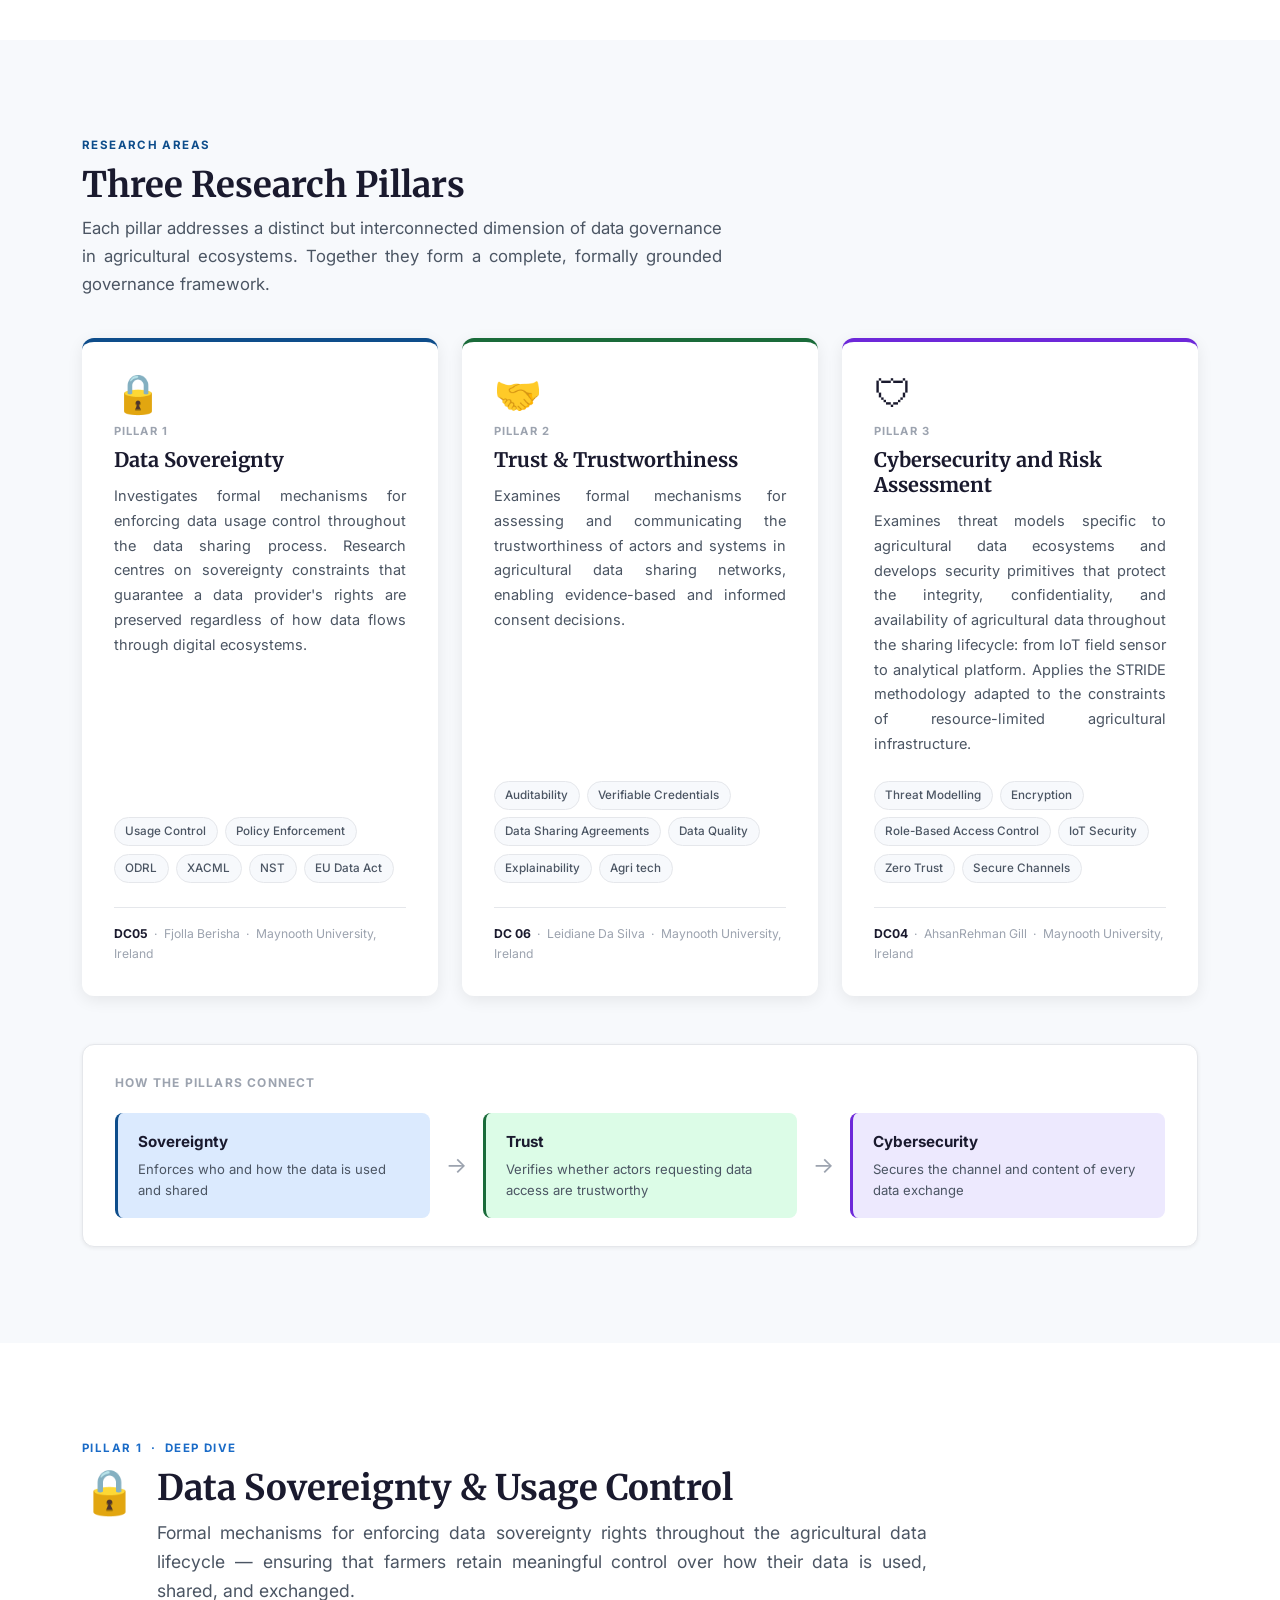
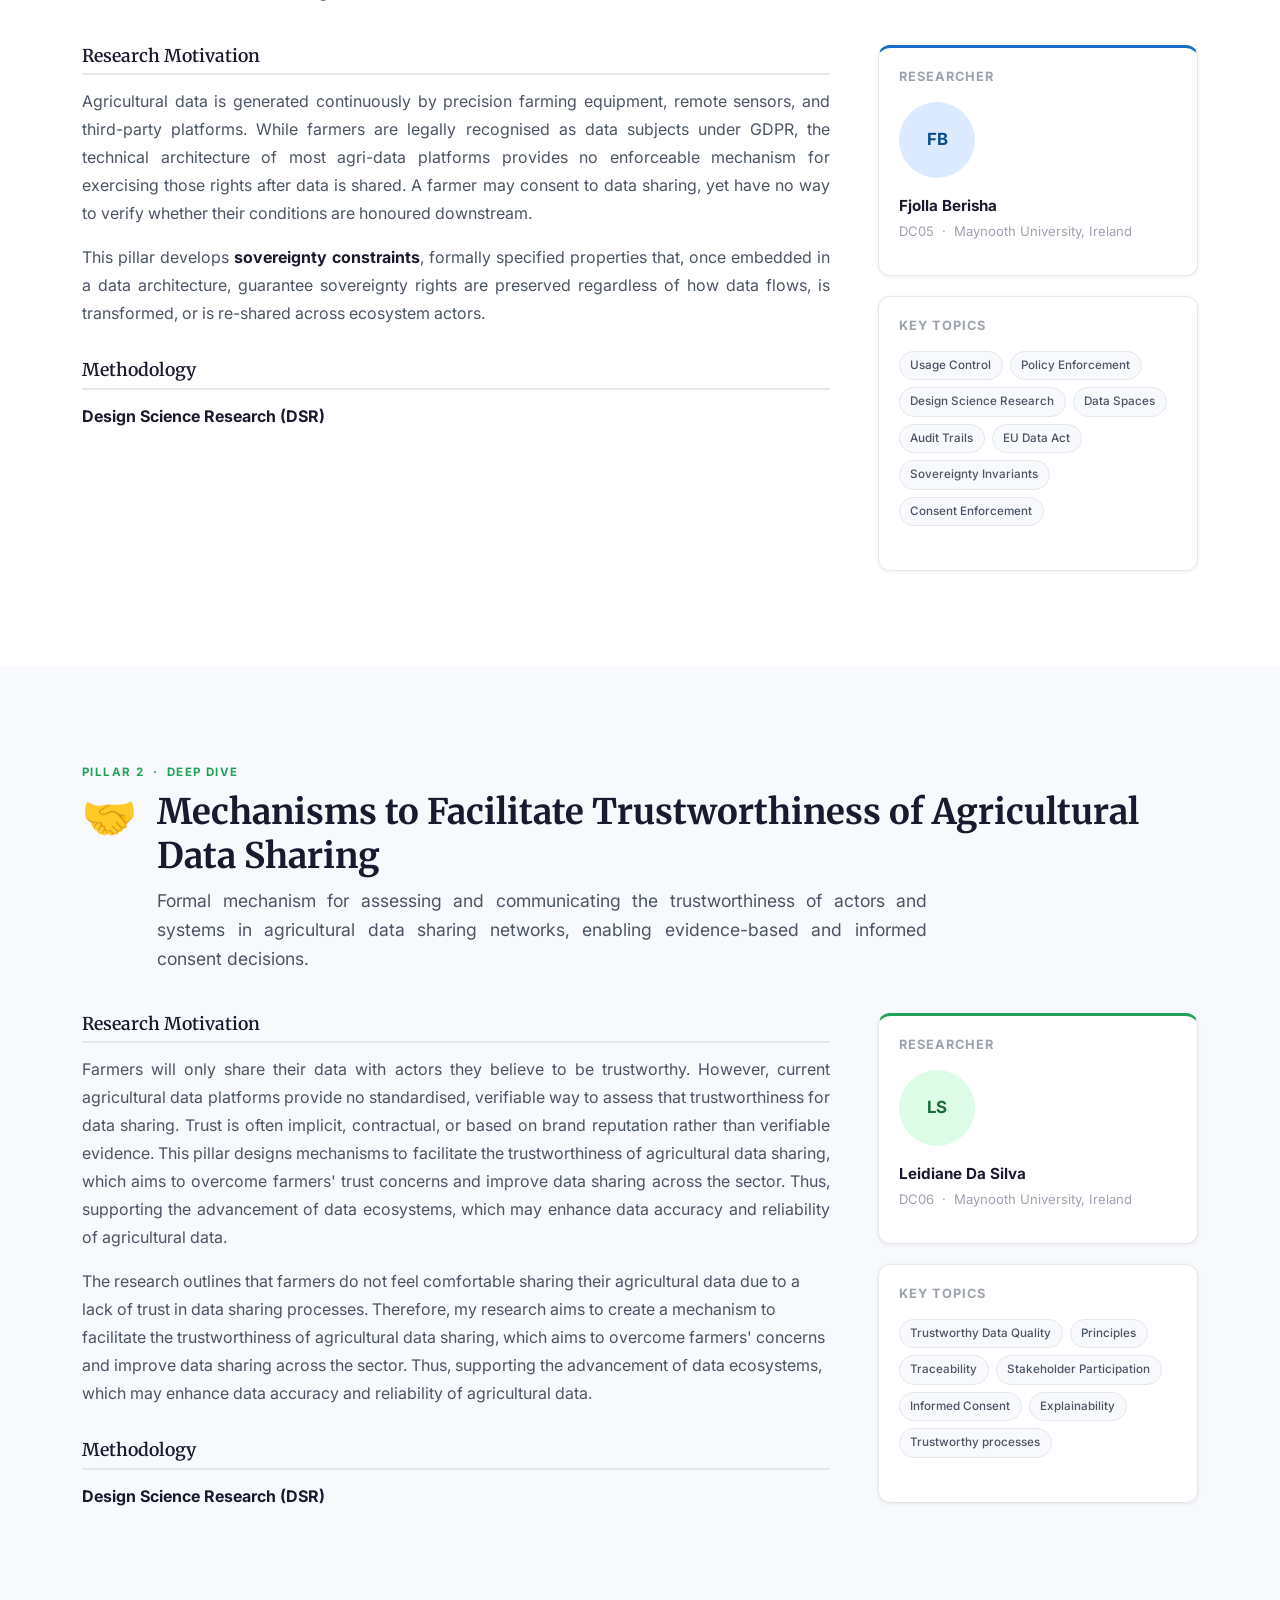
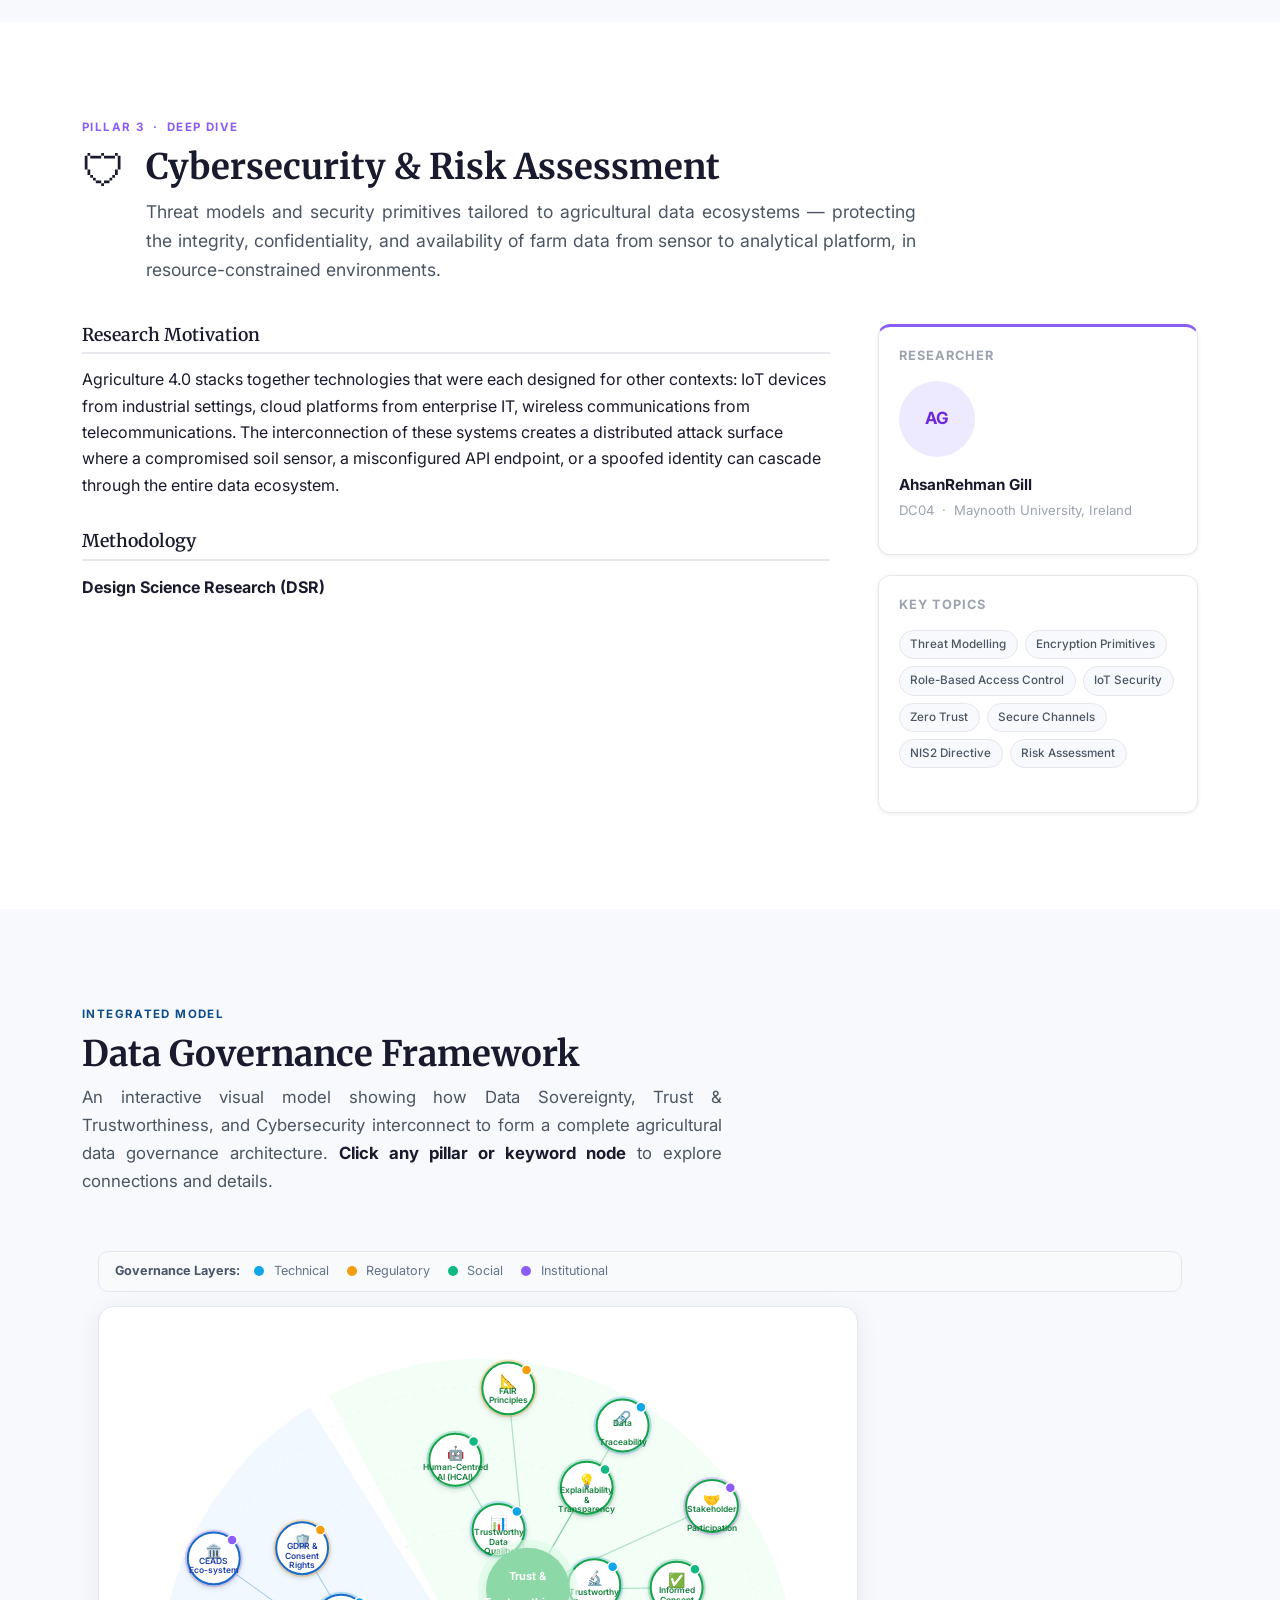
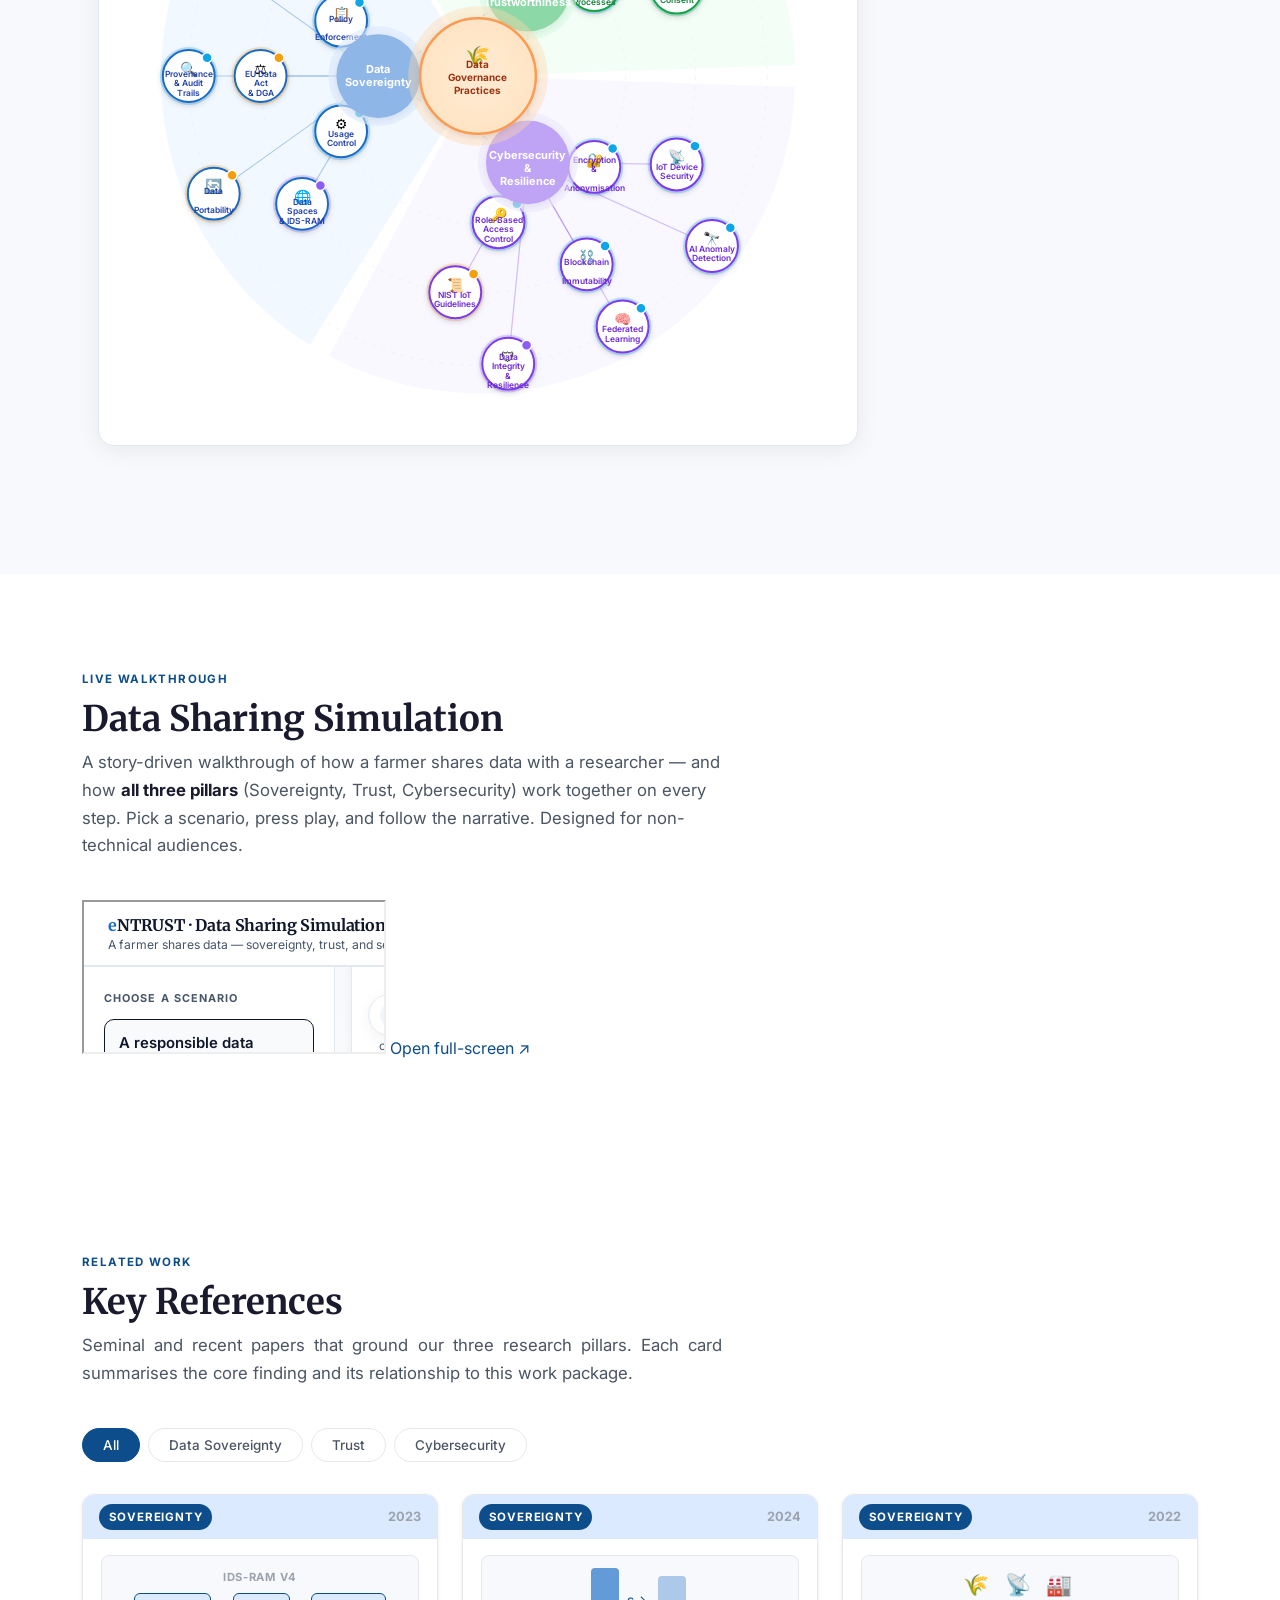
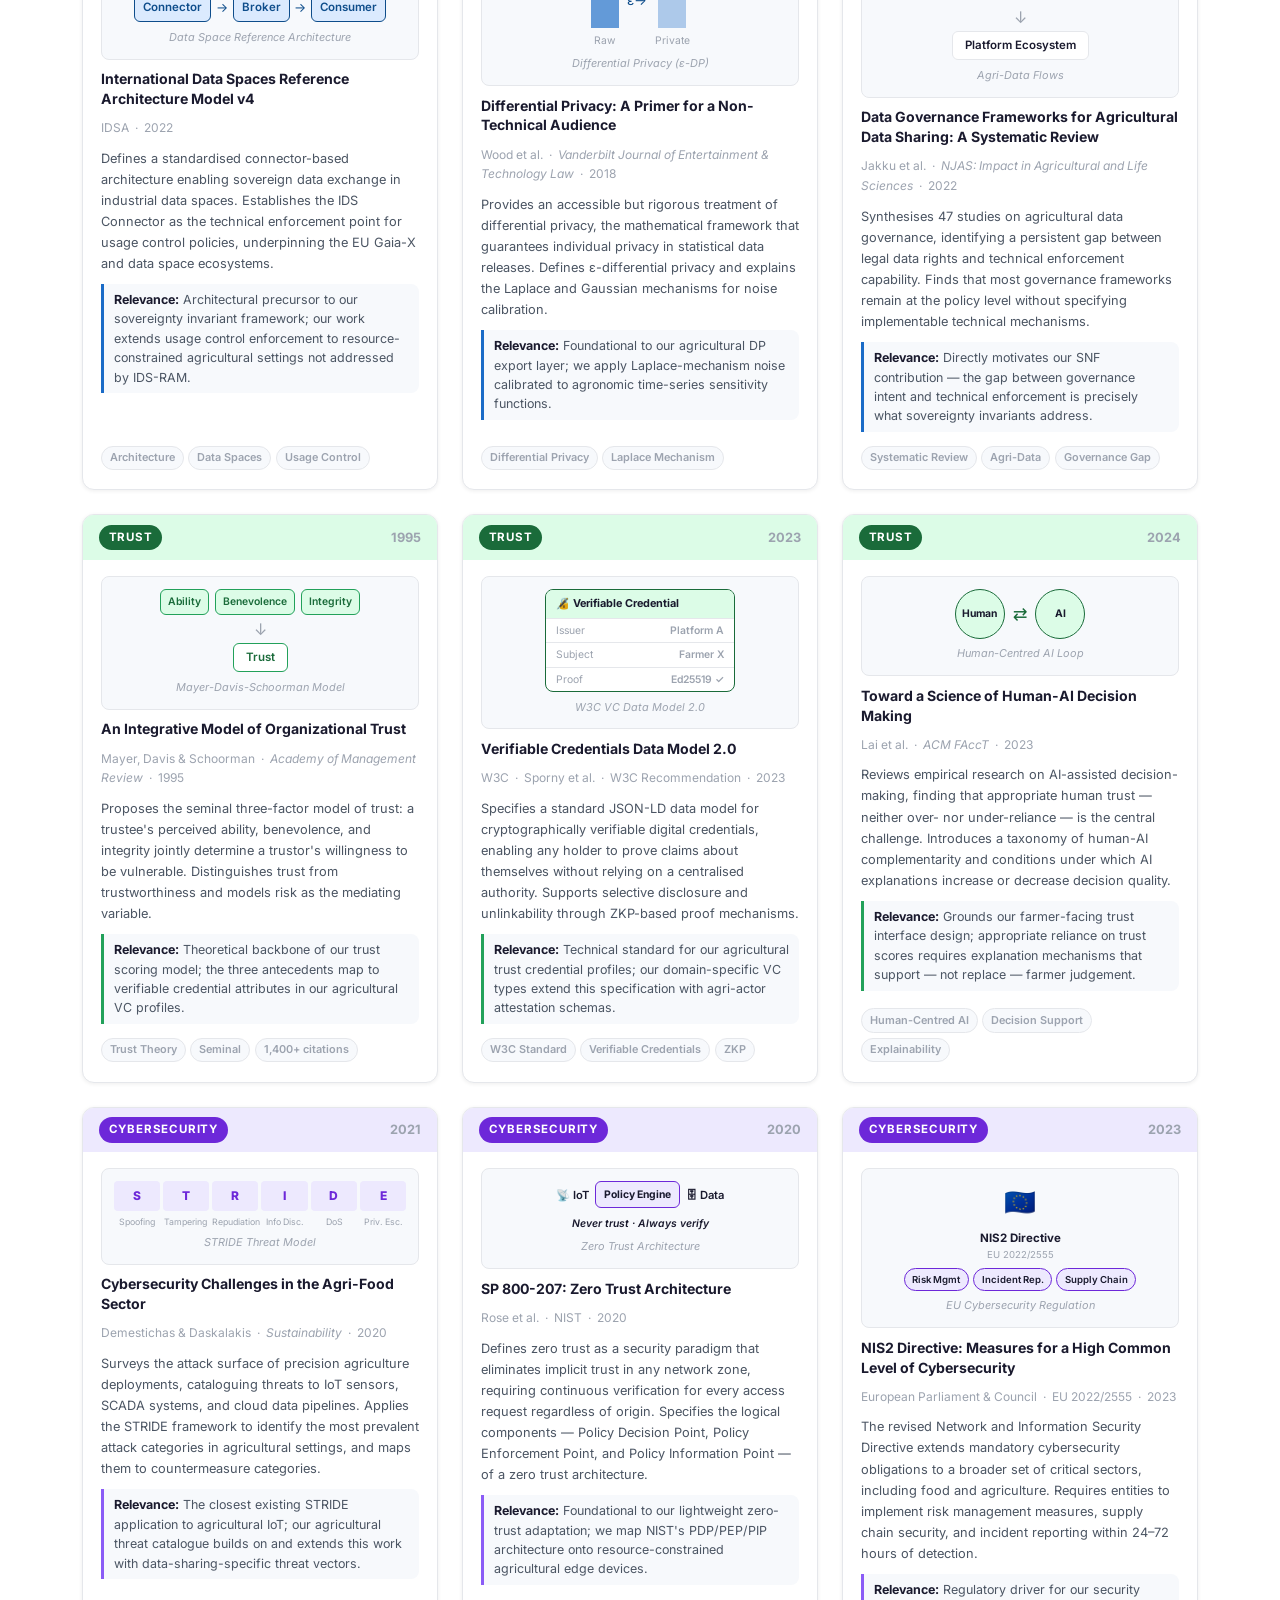
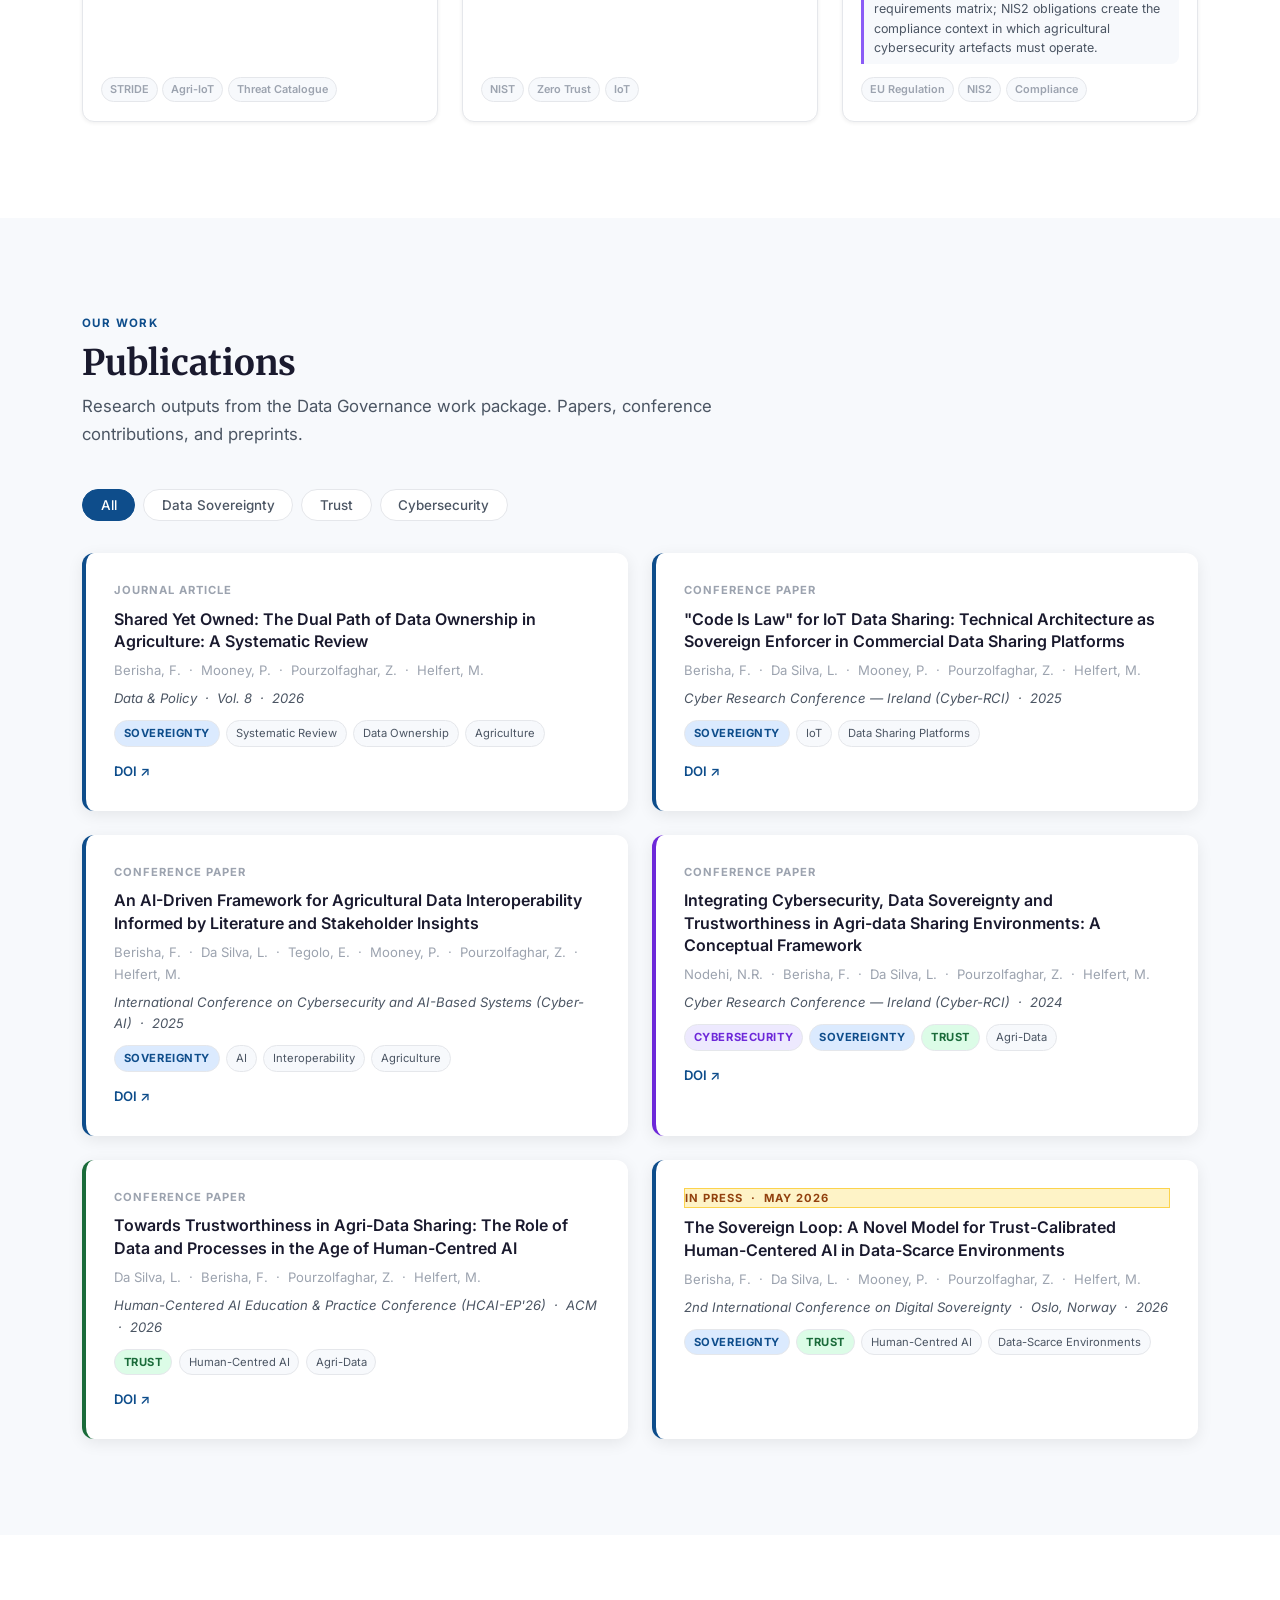
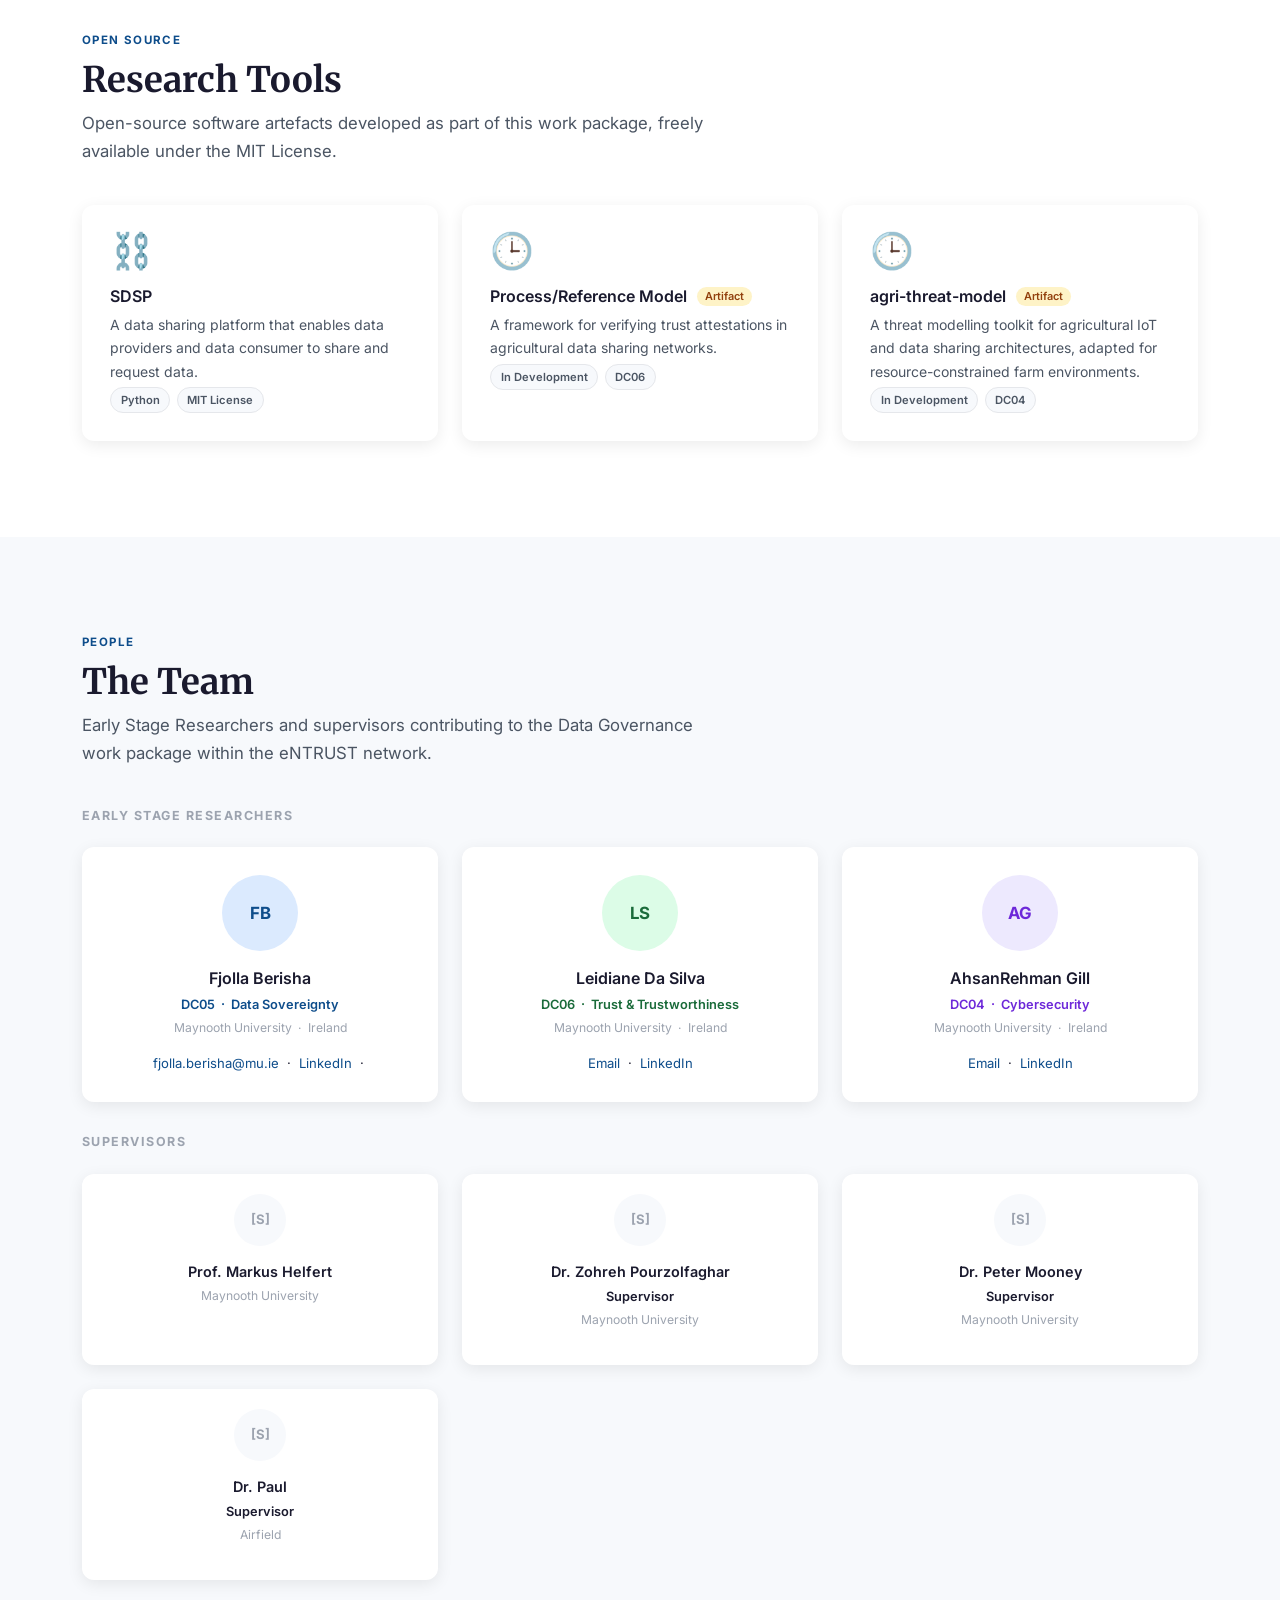
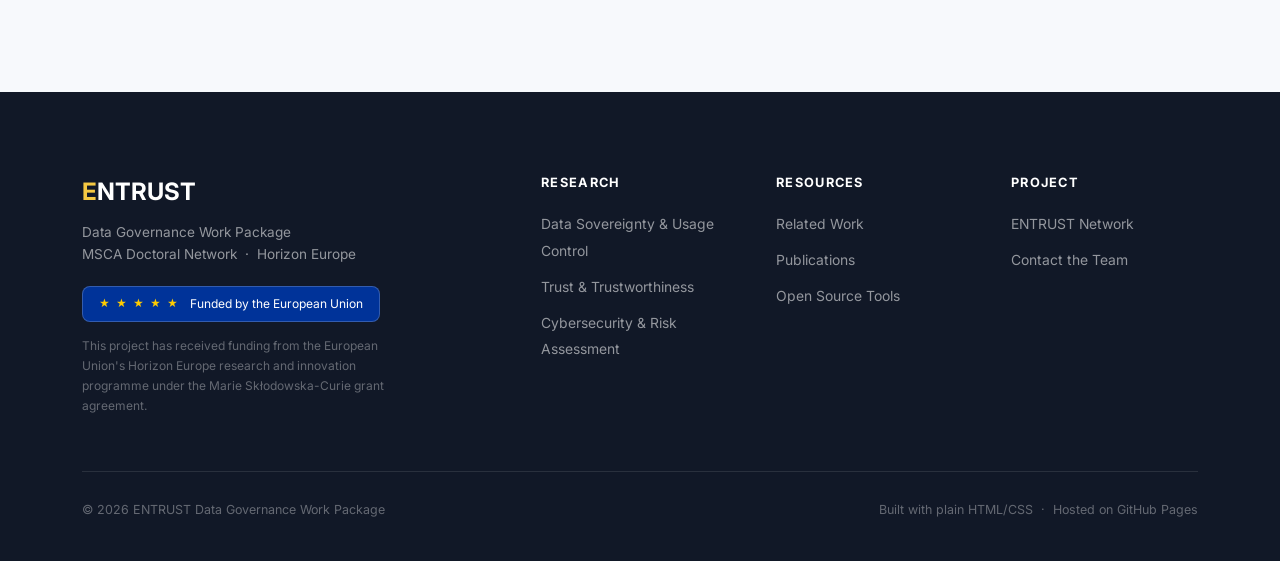
==== commit 207f2717: "Add Data Sharing Simulation section to index.html Added a new section for the Data Sharing Simulatio" ====
--- a/index.html
+++ b/index.html
@@ -435,7 +435,27 @@
       <div id="framework-widget"></div>
     </div>
   </section>
-
+<!-- ── DATA SHARING SIMULATION ── -->
+  <section class="section" id="simulation">
+    <div class="container">
+      <div class="section-label">Live Walkthrough</div>
+      <h2>Data Sharing Simulation</h2>
+      <p class="section-intro">
+        A story-driven walkthrough of how a farmer shares data with a researcher — and how
+        <strong>all three pillars</strong> (Sovereignty, Trust, Cybersecurity) work together on every step.
+        Pick a scenario, press play, and follow the narrative. Designed for non-technical audiences.
+      </p>
+      <div class="sim-embed-wrap">
+        <iframe
+          src="simulation.html"
+          title="Agri-Data Sharing Simulation"
+          class="sim-embed"
+          loading="lazy"
+          allow="fullscreen"></iframe>
+        <a href="simulation.html" target="_blank" class="sim-fullscreen-link">Open full-screen &#8599;</a>
+      </div>
+    </div>
+  </section>
   <!-- ── RELATED WORK ── -->
   <section class="section" id="sota">
     <div class="container">
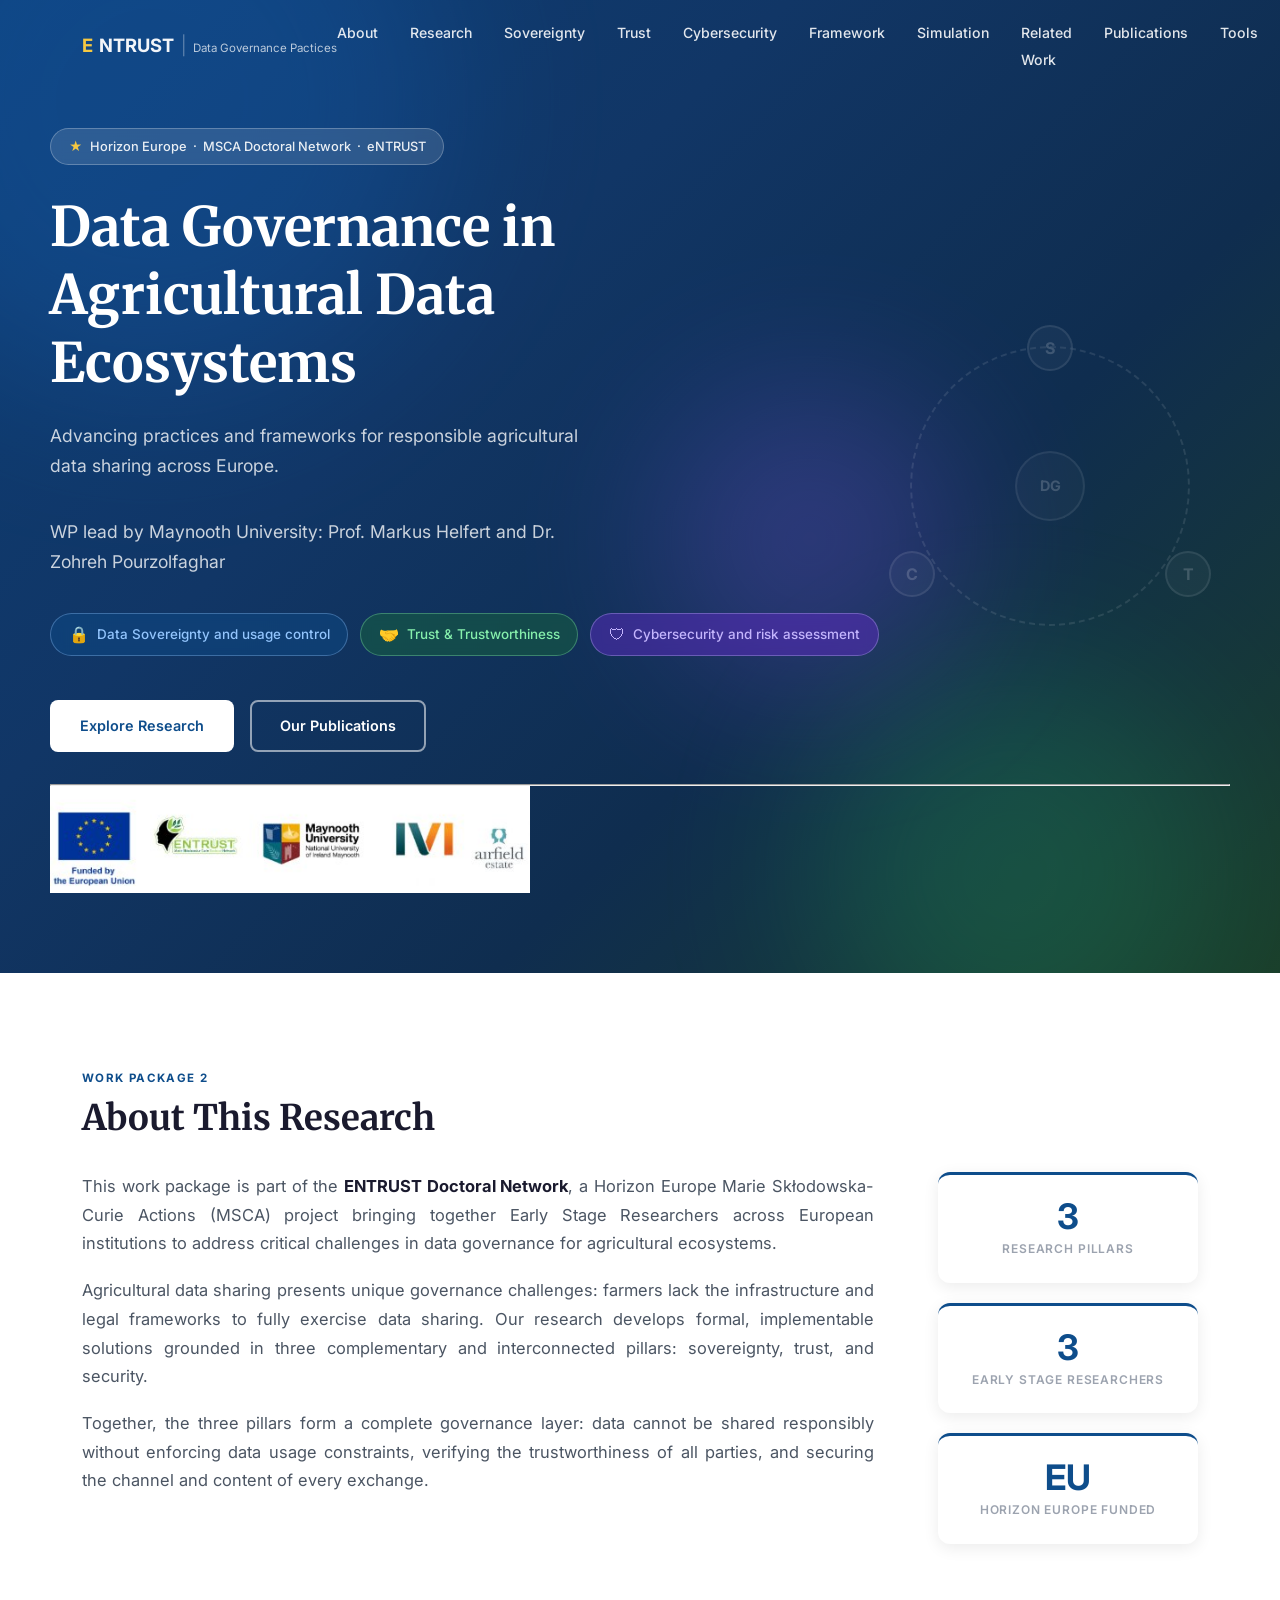
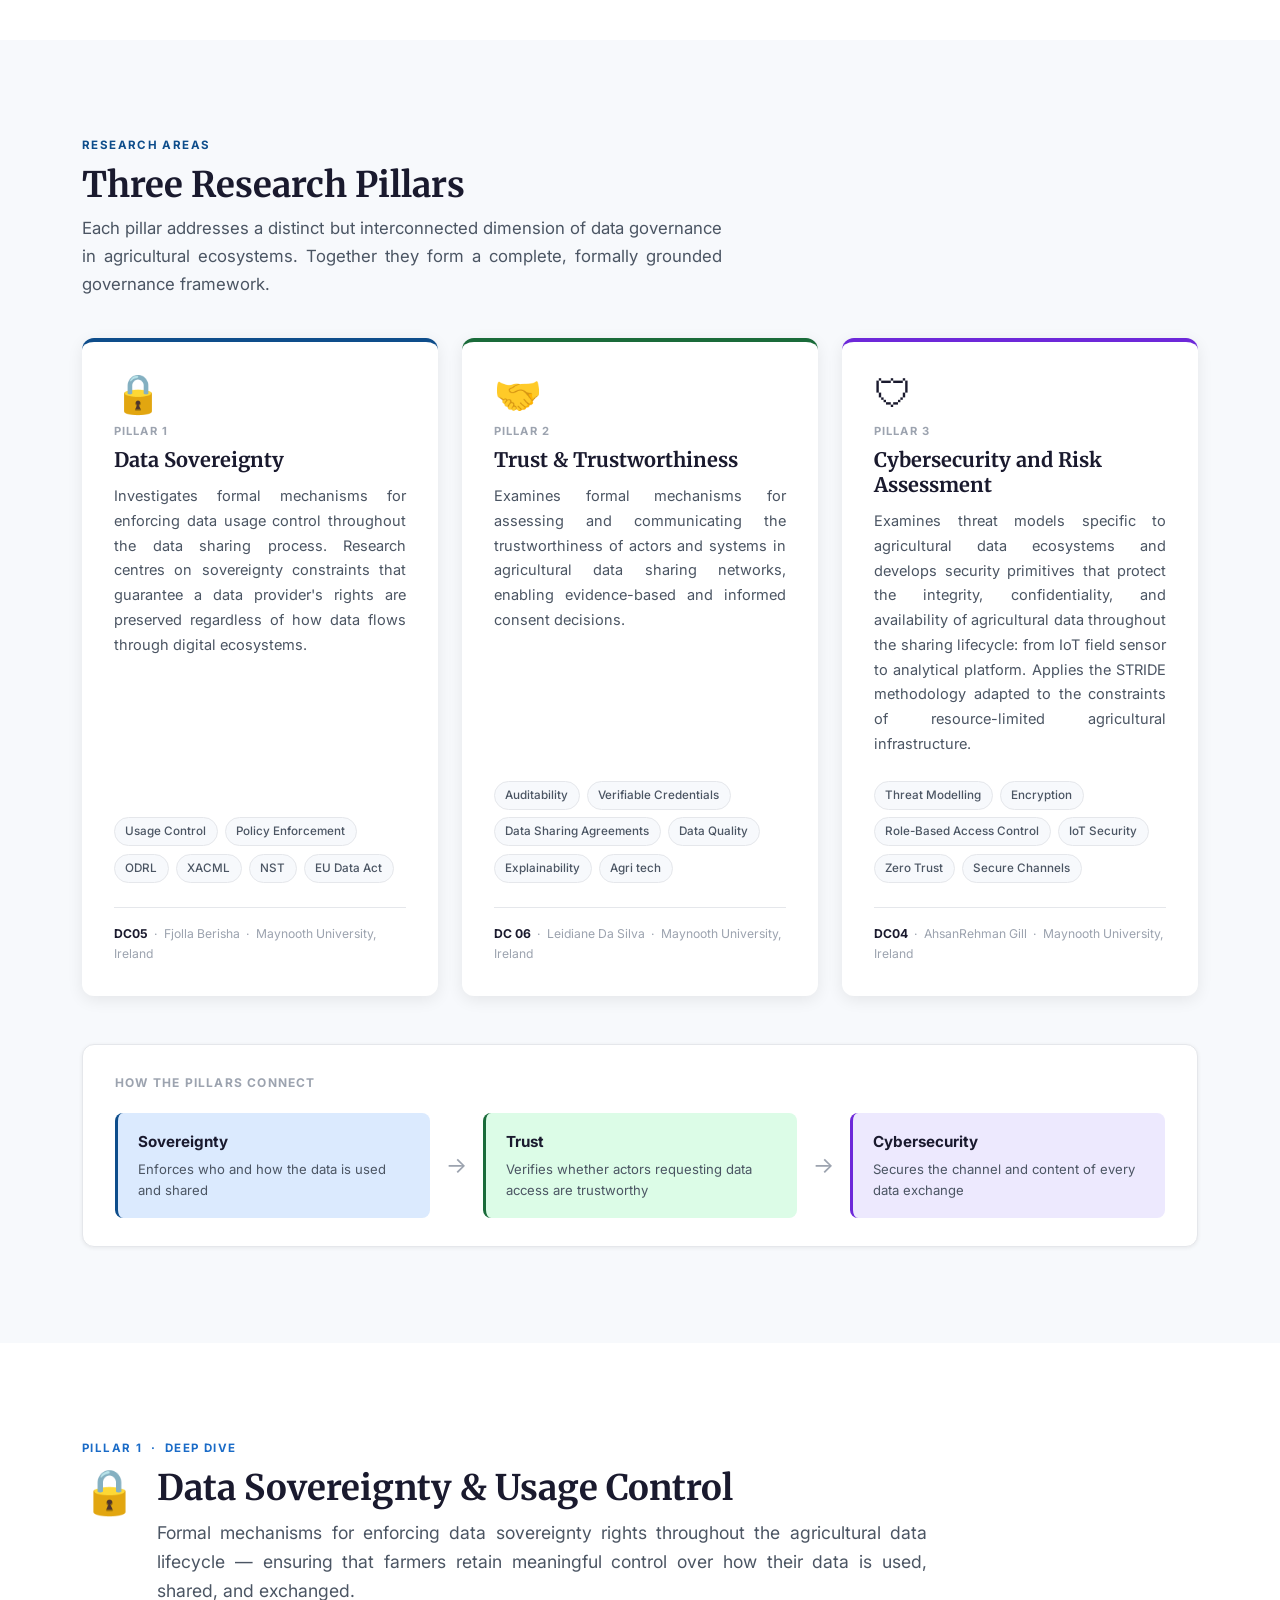
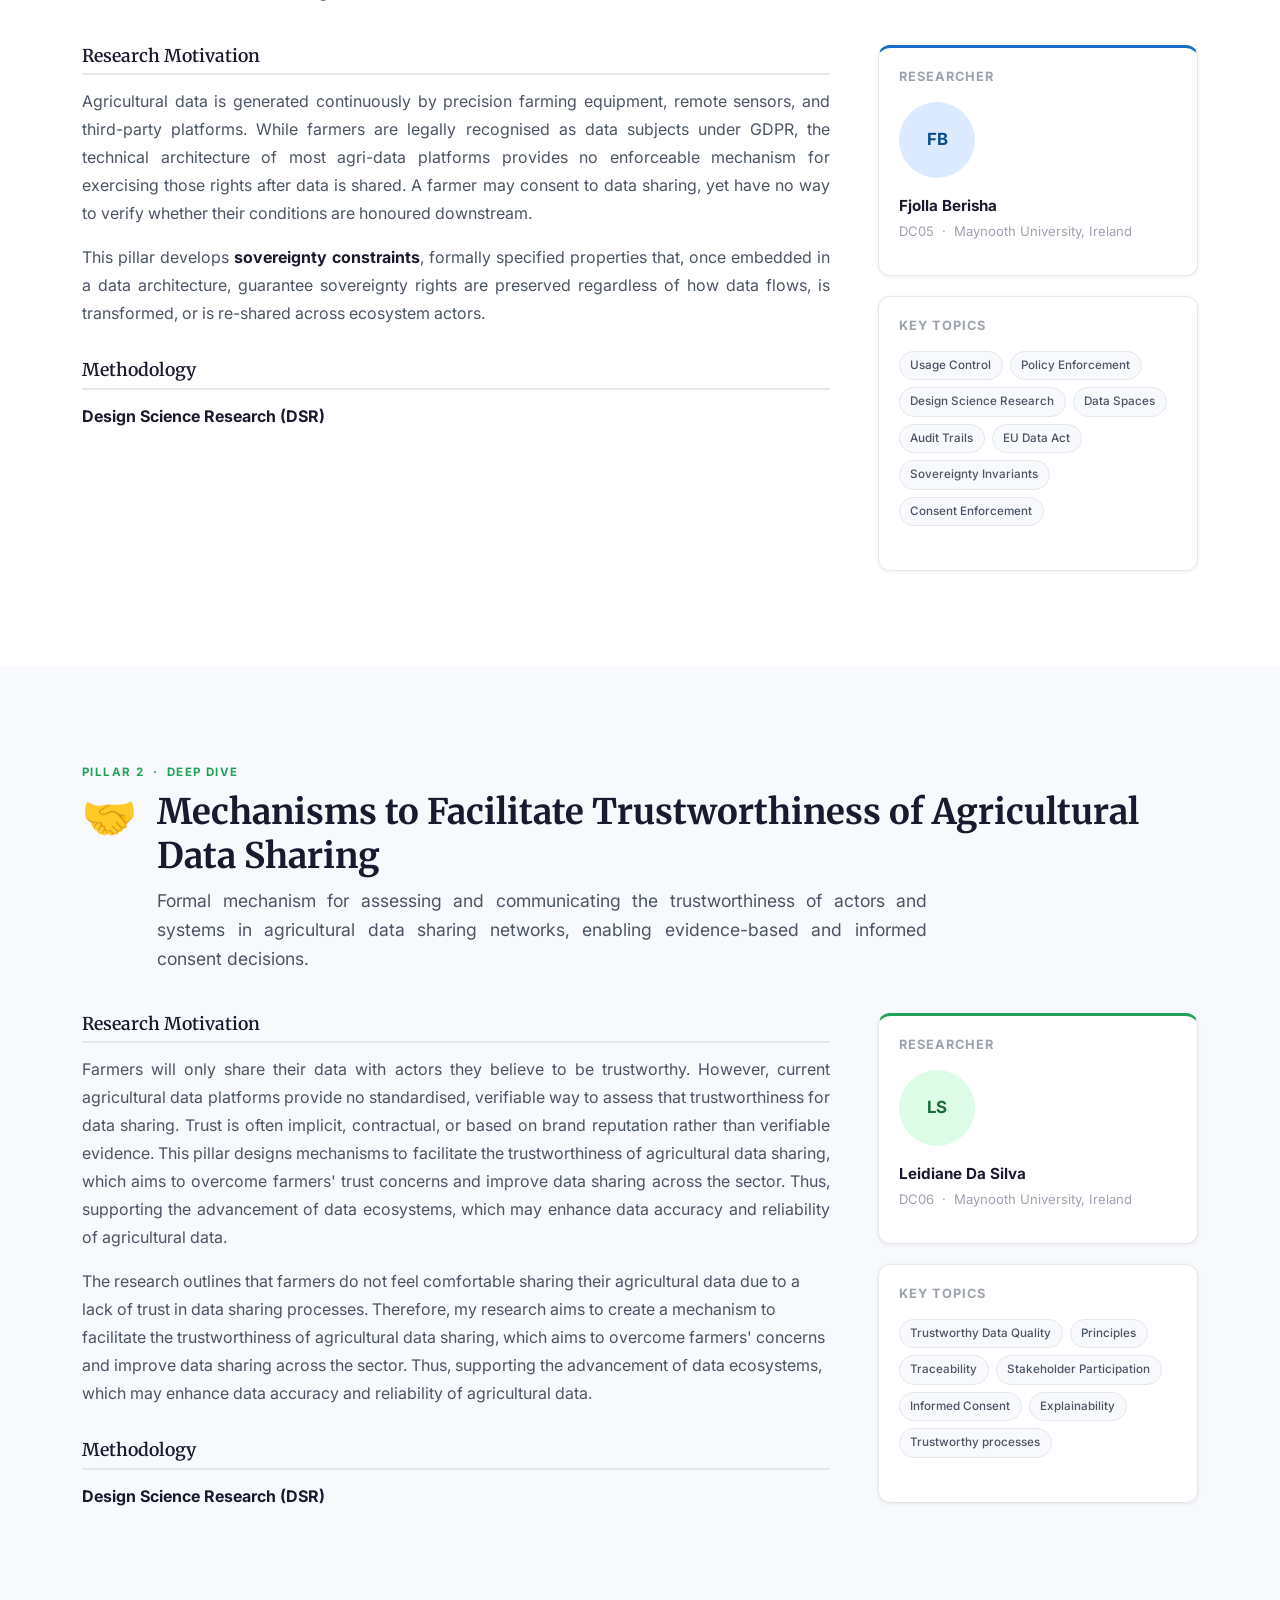
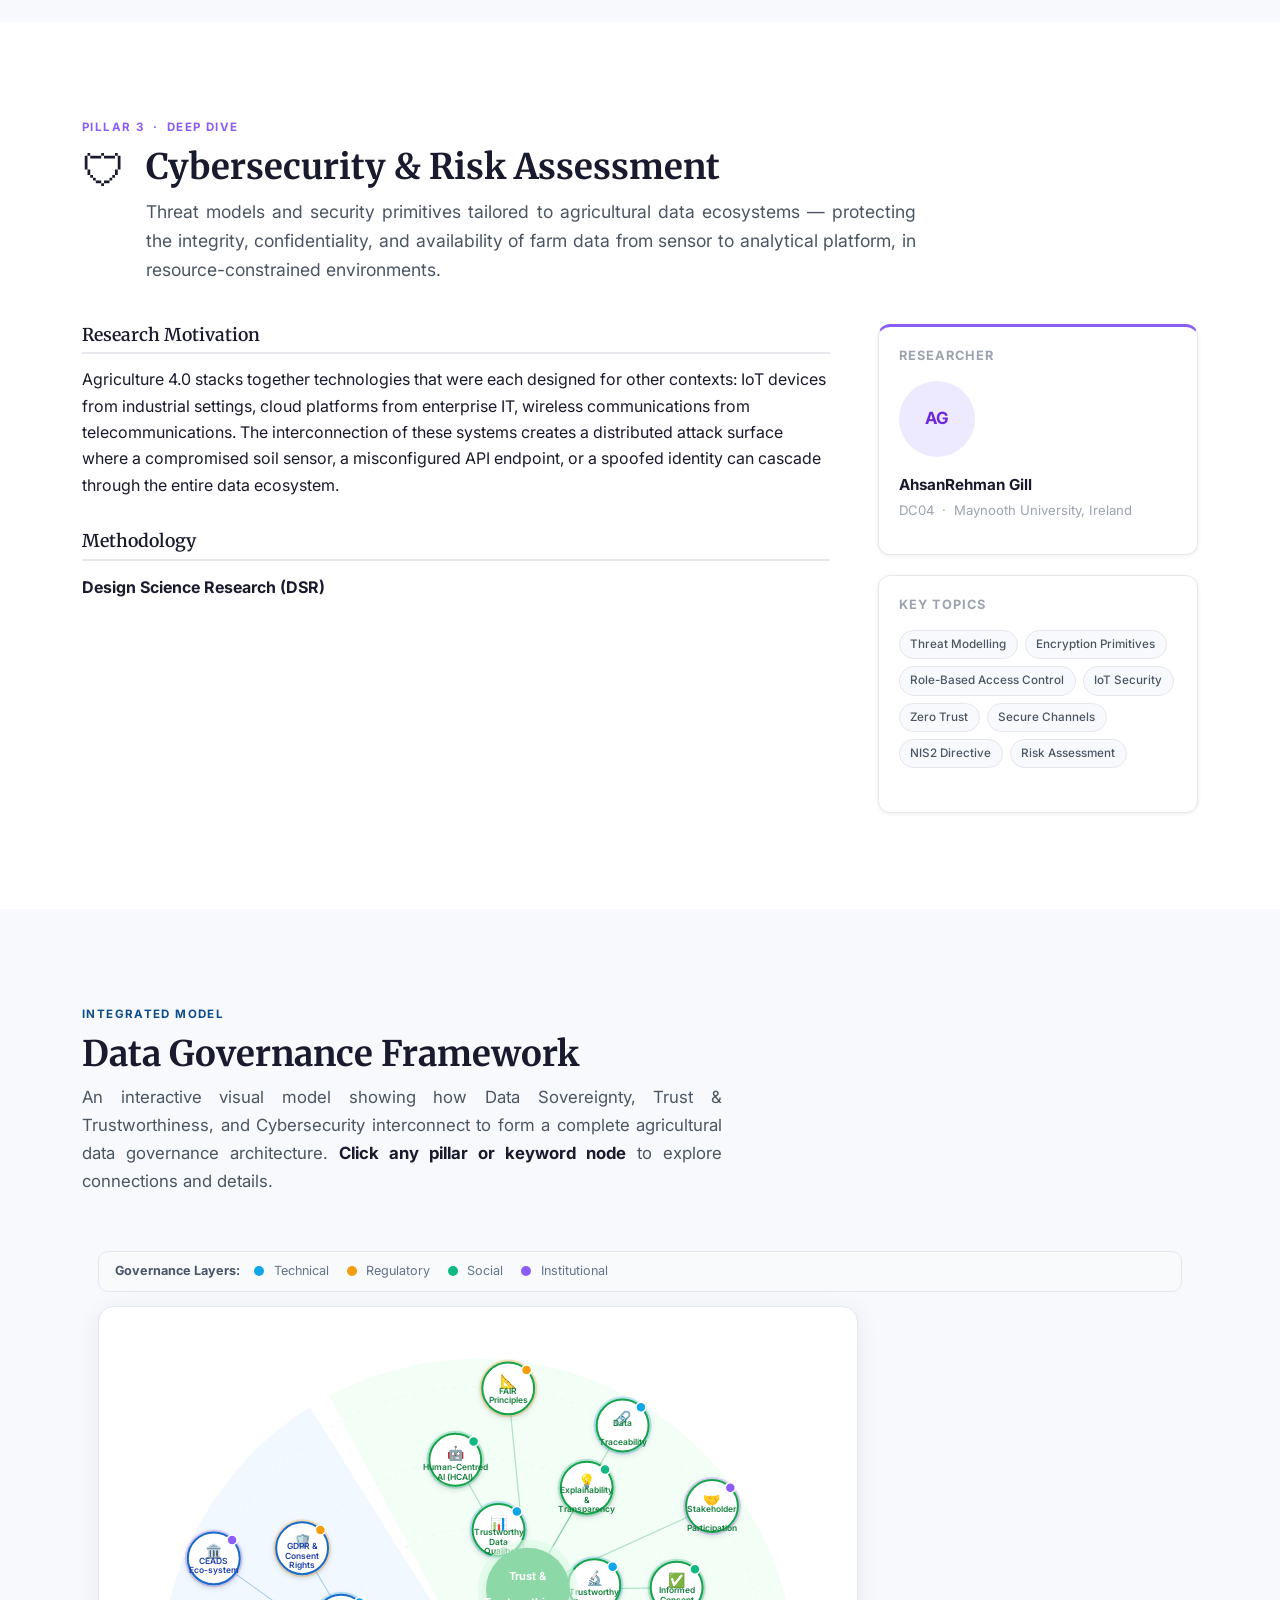
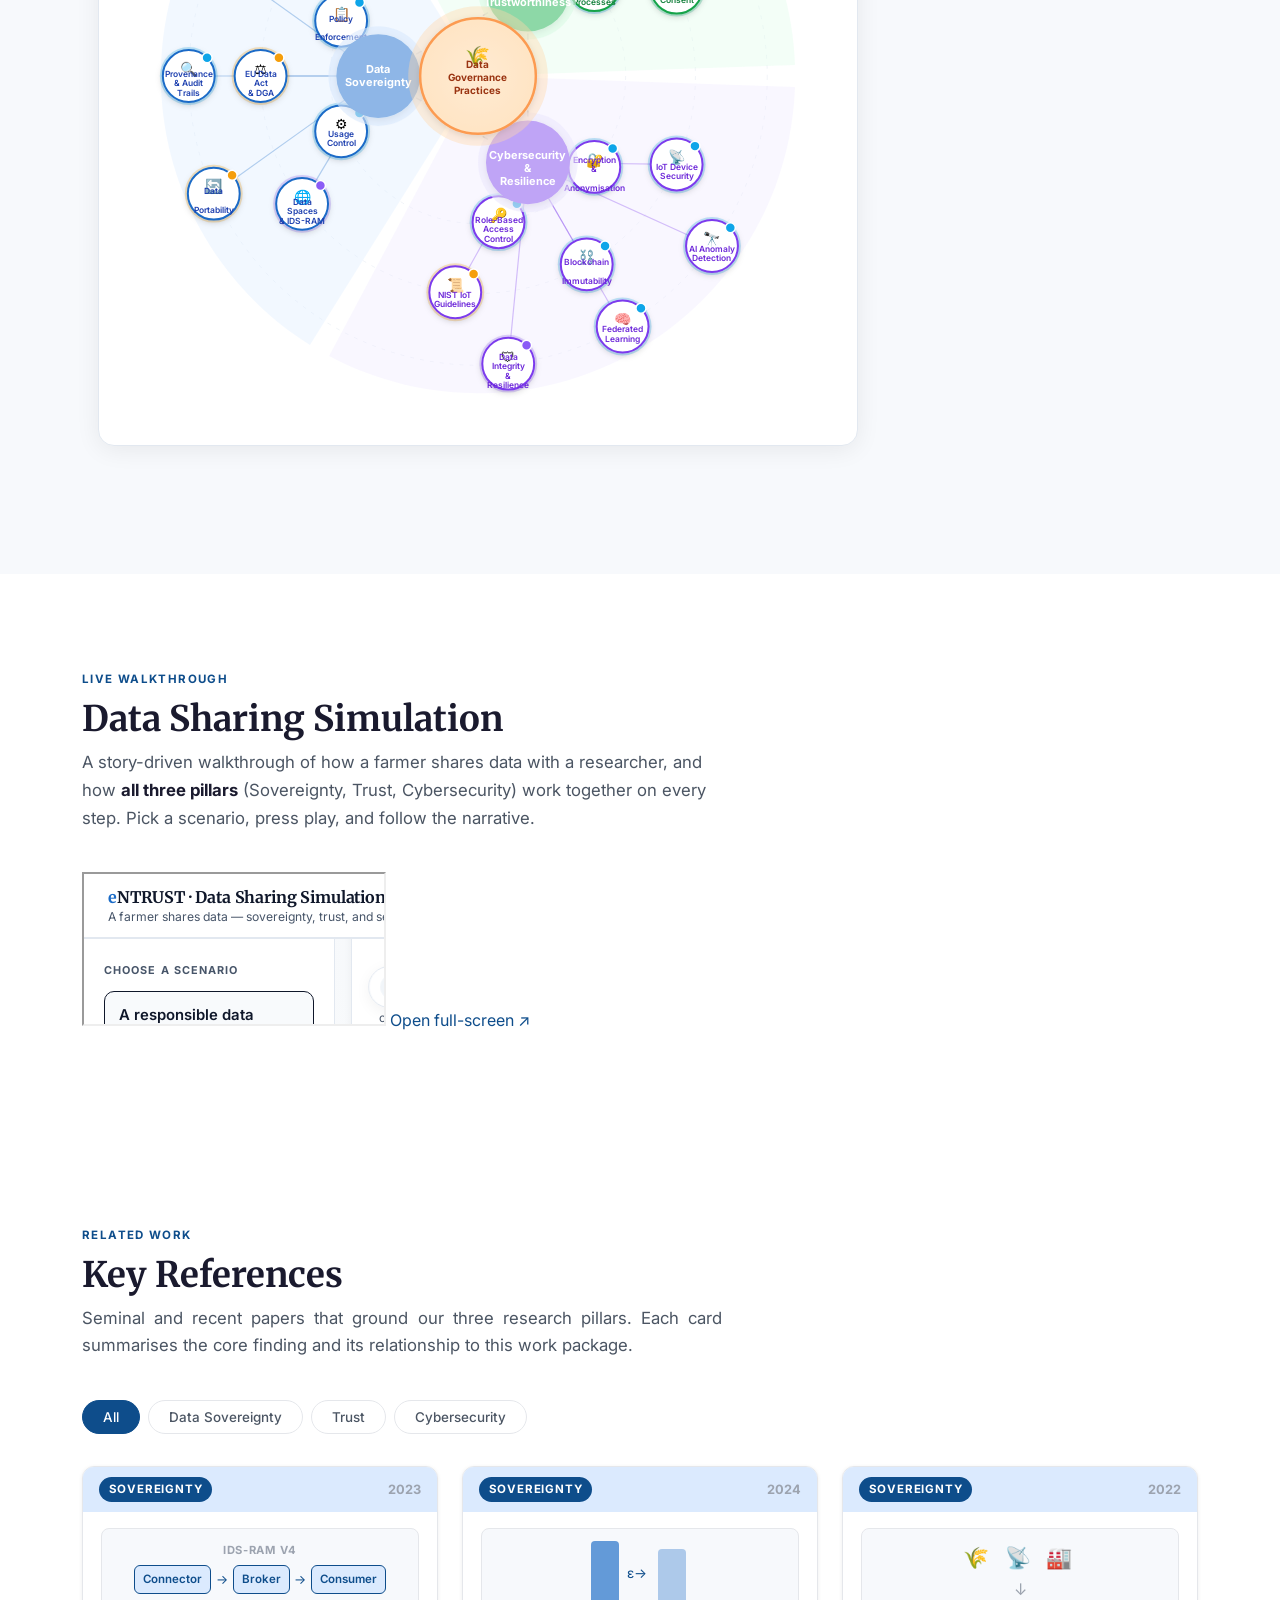
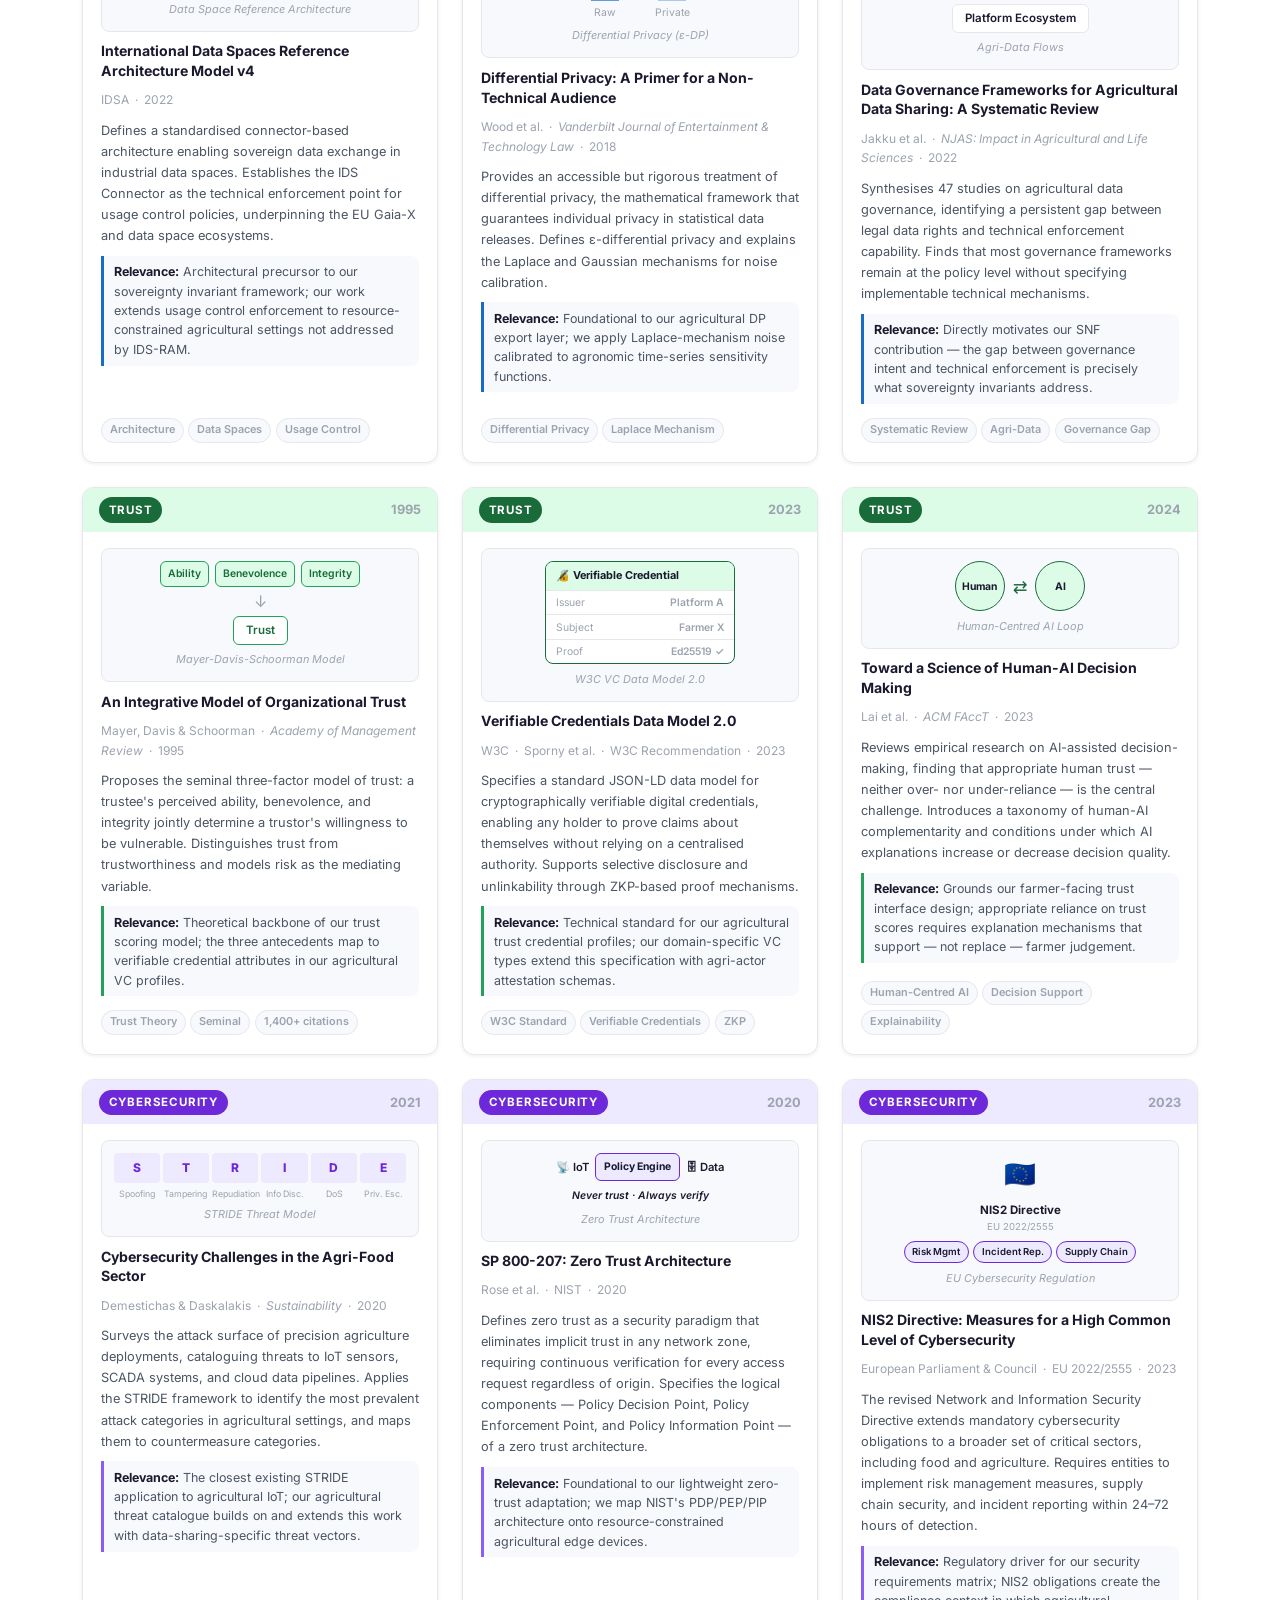
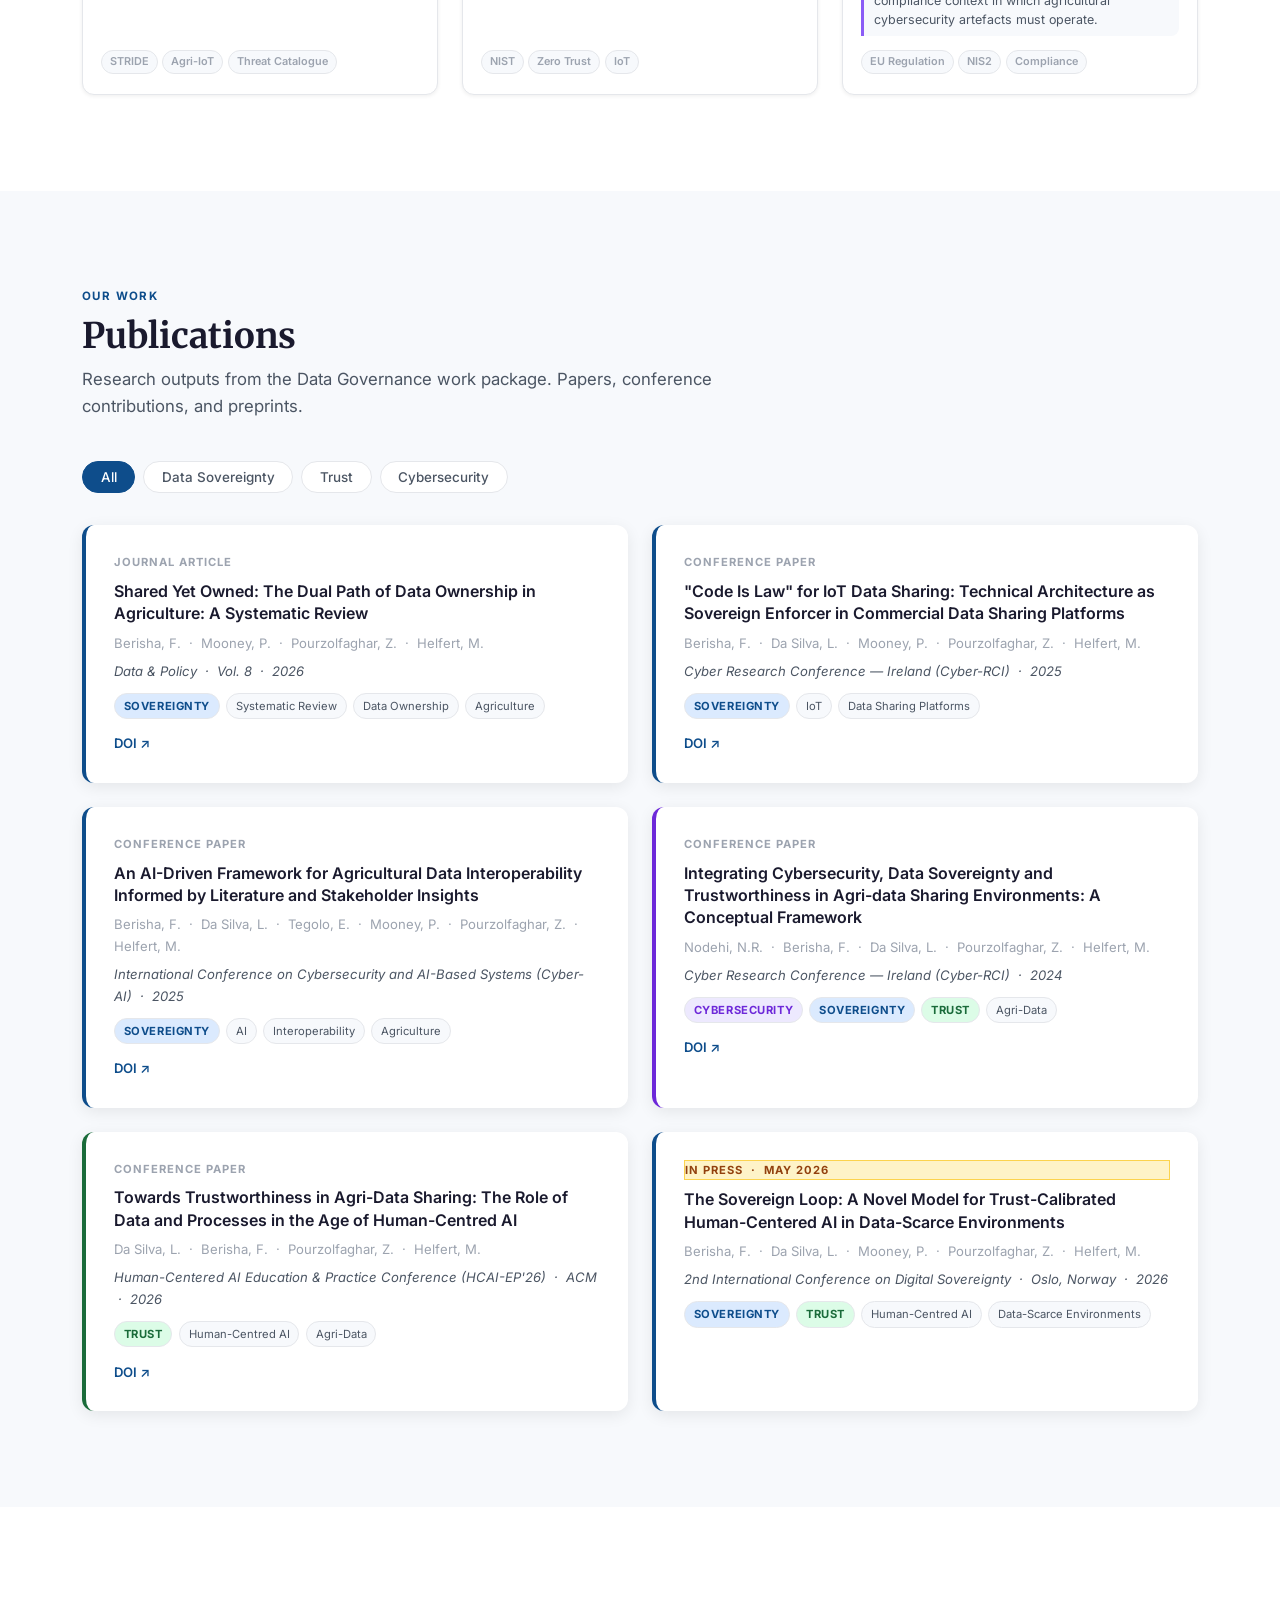
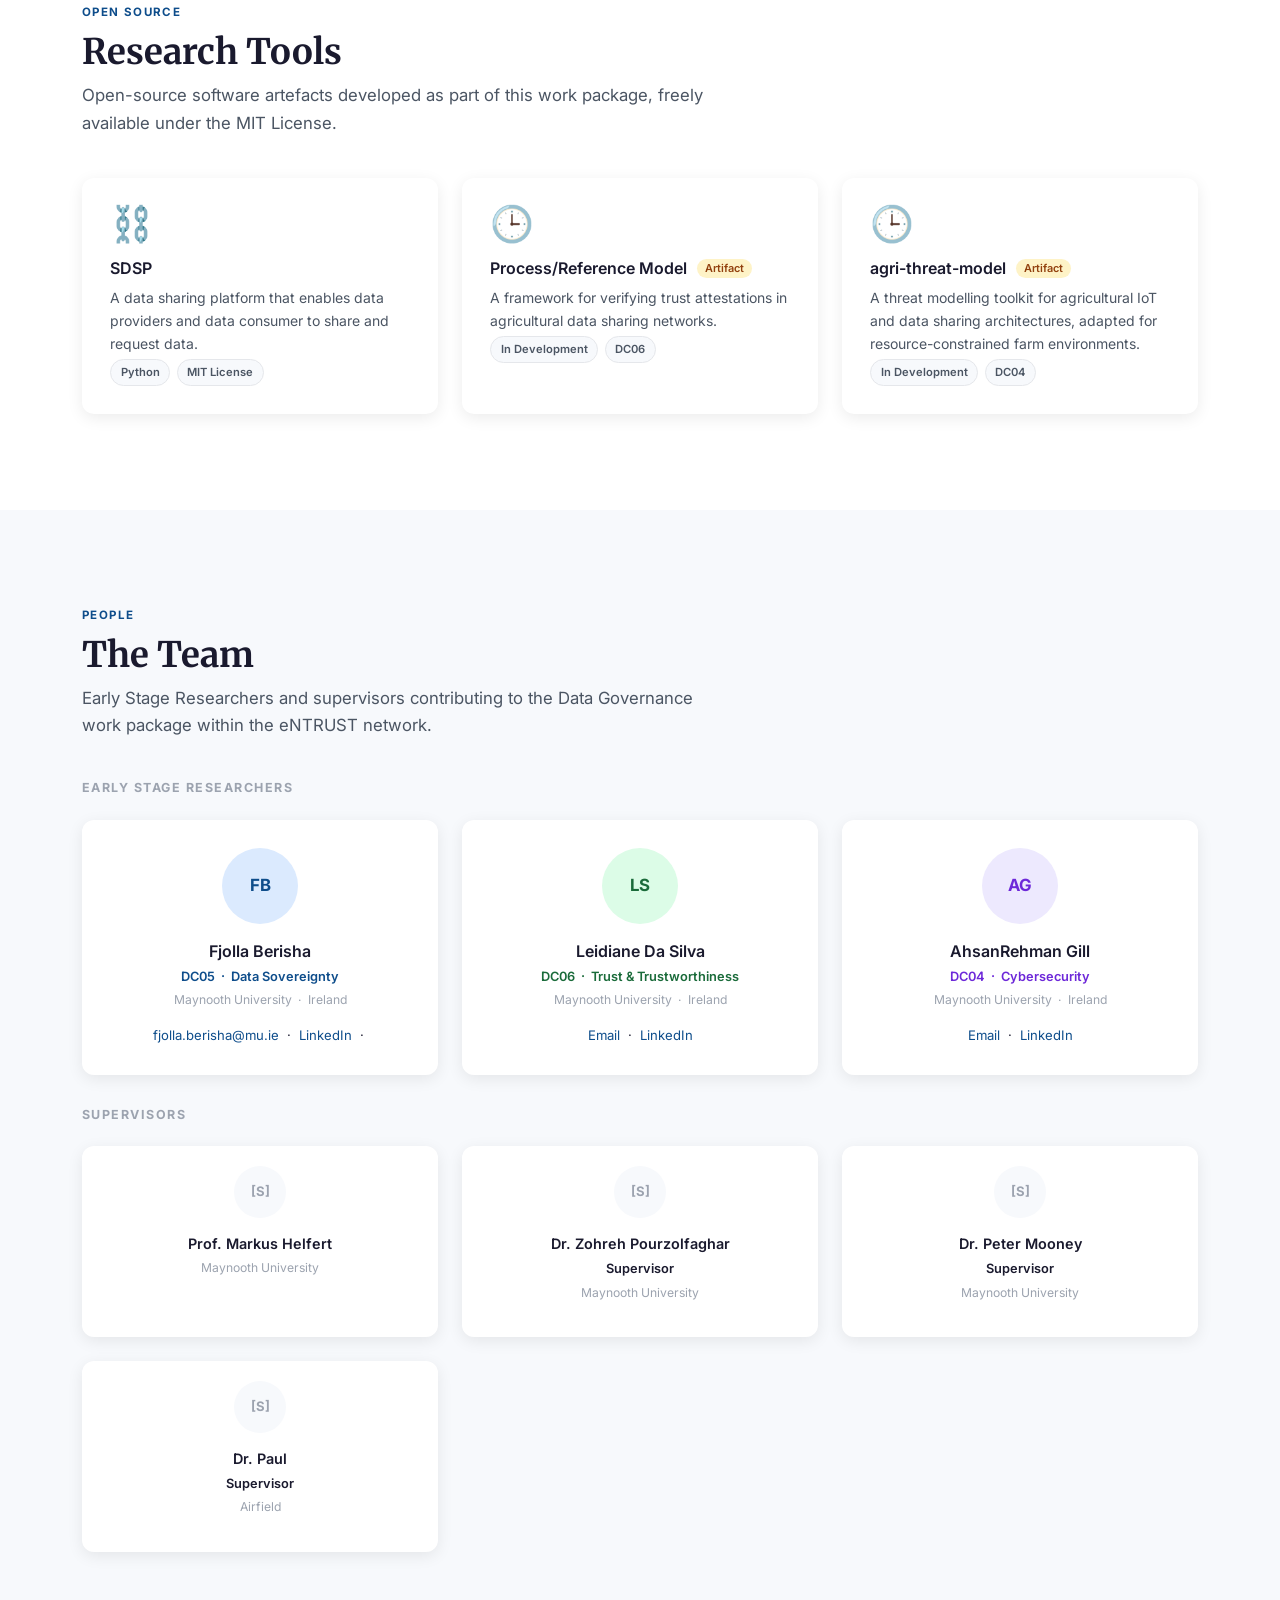
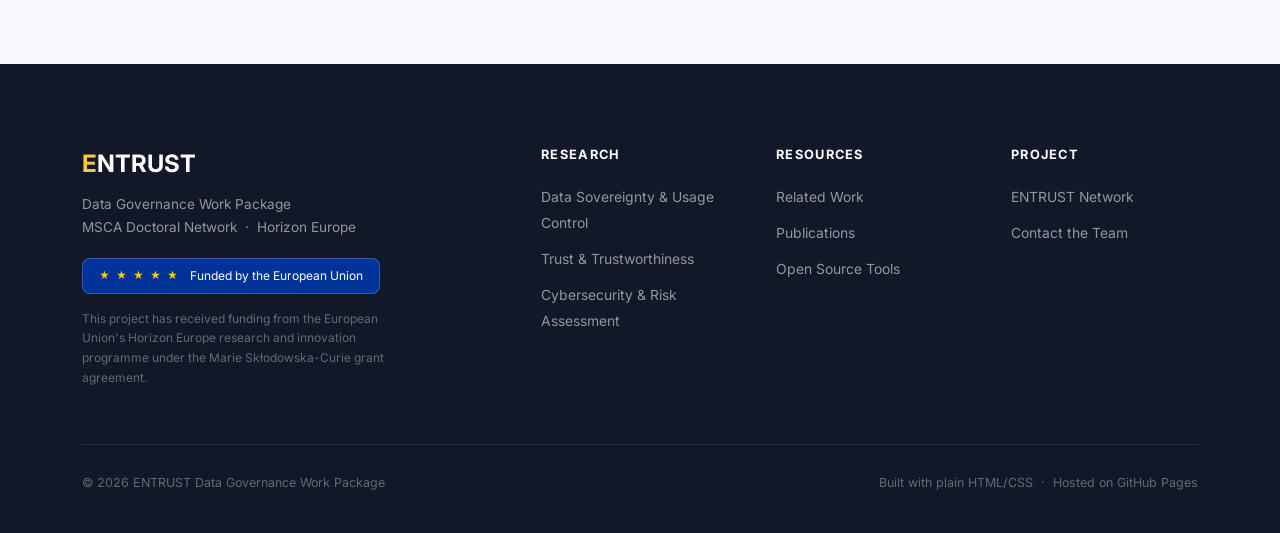
==== commit 44251f3b: "Update index.html" ====
--- a/index.html
+++ b/index.html
@@ -441,9 +441,9 @@
       <div class="section-label">Live Walkthrough</div>
       <h2>Data Sharing Simulation</h2>
       <p class="section-intro">
-        A story-driven walkthrough of how a farmer shares data with a researcher — and how
+        A story-driven walkthrough of how a farmer shares data with a researcher, and how
         <strong>all three pillars</strong> (Sovereignty, Trust, Cybersecurity) work together on every step.
-        Pick a scenario, press play, and follow the narrative. Designed for non-technical audiences.
+        Pick a scenario, press play, and follow the narrative. 
       </p>
       <div class="sim-embed-wrap">
         <iframe
